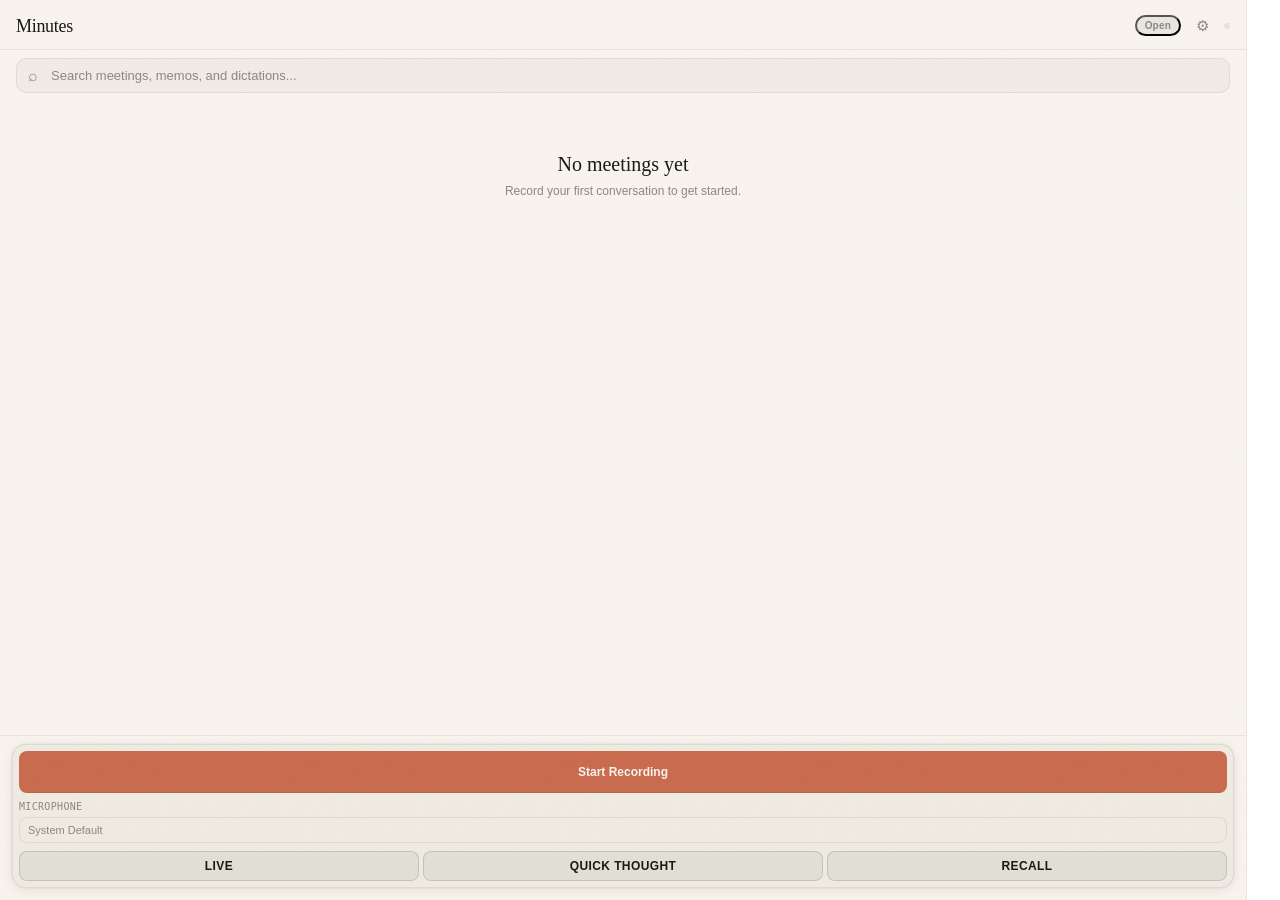
==== tauri/src/index.html @ 2ed54347 "feat(desktop): add Chinese UI language switch" ====
<!DOCTYPE html>
<html lang="en">

<head>
  <meta charset="UTF-8">
  <meta name="viewport" content="width=device-width, initial-scale=1.0">
  <title>Minutes</title>
  <style>
    @font-face {
      font-family: 'Instrument Serif';
      font-style: normal;
      font-weight: 400;
      src: url('fonts/InstrumentSerif-Regular.woff2') format('woff2');
    }

    @font-face {
      font-family: 'Instrument Serif';
      font-style: italic;
      font-weight: 400;
      src: url('fonts/InstrumentSerif-Italic.woff2') format('woff2');
    }

    @font-face {
      font-family: 'Geist';
      font-style: normal;
      font-weight: 400;
      src: url('fonts/Geist-Regular.woff2') format('woff2');
    }

    @font-face {
      font-family: 'Geist';
      font-style: normal;
      font-weight: 500;
      src: url('fonts/Geist-Medium.woff2') format('woff2');
    }

    @font-face {
      font-family: 'Geist';
      font-style: normal;
      font-weight: 600;
      src: url('fonts/Geist-SemiBold.woff2') format('woff2');
    }

    @font-face {
      font-family: 'Geist Mono';
      font-style: normal;
      font-weight: 400;
      src: url('fonts/GeistMono-Regular.woff2') format('woff2');
    }

    @font-face {
      font-family: 'Geist Mono';
      font-style: normal;
      font-weight: 500;
      src: url('fonts/GeistMono-Medium.woff2') format('woff2');
    }

    * {
      margin: 0;
      padding: 0;
      box-sizing: border-box;
    }

    :root {
      color-scheme: light dark;
      --bg: #0D0D0B;
      --bg-elevated: #141412;
      --bg-hover: #1C1C1A;
      --border: rgba(255, 255, 255, 0.06);
      --border-mid: #2A2924;
      --text: #E8E4DA;
      --text-secondary: #6B6760;
      --text-tertiary: #3D3B38;
      --accent: #30D158;
      --accent-hover: #4ADE70;
      --accent-soft: rgba(48, 209, 88, 0.10);
      --red: #FF453A;
      --red-bg: rgba(255, 69, 58, 0.12);
      --green: #30D158;
      --live: #30D158;
      --purple: #BF5AF2;
      --orange: #D4832A;
      --purple-solid-soft: rgba(155, 133, 196, 0.70);
      --purple-solid-strong: rgba(155, 133, 196, 0.85);
      --accent-tint: rgba(48, 209, 88, 0.12);
      --accent-tint-soft: rgba(48, 209, 88, 0.06);
      --accent-border: rgba(48, 209, 88, 0.15);
      --accent-border-strong: rgba(48, 209, 88, 0.40);
      --green-tint: rgba(48, 209, 88, 0.12);
      --green-tint-soft: rgba(48, 209, 88, 0.06);
      --green-border: rgba(48, 209, 88, 0.12);
      --green-border-soft: rgba(48, 209, 88, 0.08);
      --green-glow: rgba(48, 209, 88, 0.28);
      --green-glow-soft: rgba(48, 209, 88, 0.18);
      --green-solid-soft: rgba(48, 209, 88, 0.70);
      --green-solid-strong: rgba(48, 209, 88, 0.85);
      --red-tint: rgba(255, 69, 58, 0.12);
      --red-tint-soft: rgba(255, 69, 58, 0.06);
      --red-border: rgba(255, 69, 58, 0.10);
      --red-border-strong: rgba(255, 69, 58, 0.30);
      --red-border-stronger: rgba(255, 69, 58, 0.50);
      --red-tint-strong: rgba(255, 69, 58, 0.20);
      --red-tint-stronger: rgba(255, 69, 58, 0.25);
      --red-glow-soft: rgba(255, 69, 58, 0.04);
      --orange-tint: rgba(212, 160, 60, 0.12);
      --orange-tint-soft: rgba(212, 160, 60, 0.08);
      --orange-border: rgba(212, 160, 60, 0.16);
      --shadow-color: rgba(0, 0, 0, 0.34);
      --shadow-soft: rgba(0, 0, 0, 0.12);
      --shadow-strong: rgba(0, 0, 0, 0.40);
      --shadow-stronger: rgba(0, 0, 0, 0.42);
      --inset-highlight: rgba(255, 255, 255, 0.04);
      --surface-stroke-subtle: rgba(255, 255, 255, 0.04);
      --surface-fill: rgba(255, 255, 255, 0.03);
      --surface-fill-hover: rgba(255, 255, 255, 0.05);
      --surface-fill-strong: rgba(255, 255, 255, 0.08);
      --surface-fill-stronger: rgba(255, 255, 255, 0.14);
      --surface-fill-strongest: rgba(255, 255, 255, 0.25);
      --surface-fill-strongest-hover: rgba(255, 255, 255, 0.35);
      --neutral-tint: rgba(255, 255, 255, 0.06);
      --neutral-tint-soft: rgba(255, 255, 255, 0.05);
      --neutral-border: rgba(255, 255, 255, 0.08);
      --overlay-scrim: rgba(10, 10, 12, 0.68);
      --modal-scrim: rgba(8, 10, 16, 0.66);
      --focus-ring: rgba(48, 209, 88, 0.20);
      --focus-ring-soft: rgba(48, 209, 88, 0.12);
      --focus-ring-subtle: rgba(48, 209, 88, 0.08);
      --info-ring: rgba(98, 188, 233, 0.35);
      --muted-badge: rgba(142, 142, 147, 0.15);
      --success-contrast: #0D0D0B;
      --radius: 8px;
      --radius-lg: 10px;
      --font-sans: 'Geist', -apple-system, BlinkMacSystemFont, sans-serif;
      --font-display: 'Instrument Serif', ui-serif, 'Iowan Old Style', Georgia, serif;
      --font-mono: 'Geist Mono', 'SF Mono', 'Menlo', monospace;
    }

    @media (prefers-color-scheme: light) {
      :root {
        --bg: #F8F4ED;
        --bg-elevated: #EFEBE2;
        --bg-hover: #E8E2D8;
        --border: rgba(0, 0, 0, 0.07);
        --border-mid: rgba(0, 0, 0, 0.13);
        --text: #1A1916;
        --text-secondary: #8C8880;
        --text-tertiary: #BDB9B0;
        --accent: #C96B4E;
        --accent-hover: #B85A3E;
        --accent-soft: rgba(201, 107, 78, 0.10);
        --red: #C0392B;
        --red-bg: rgba(192, 57, 43, 0.12);
        --green: #2E7D46;
        --live: #2E7D46;
        --purple: #8B5CF6;
        --orange: #B8731E;
        --purple-solid-soft: rgba(139, 92, 246, 0.58);
        --purple-solid-strong: rgba(139, 92, 246, 0.72);
        --accent-tint: rgba(201, 107, 78, 0.10);
        --accent-tint-soft: rgba(201, 107, 78, 0.05);
        --accent-border: rgba(201, 107, 78, 0.15);
        --accent-border-strong: rgba(201, 107, 78, 0.28);
        --green-tint: rgba(46, 125, 70, 0.10);
        --green-tint-soft: rgba(46, 125, 70, 0.06);
        --green-border: rgba(46, 125, 70, 0.14);
        --green-border-soft: rgba(46, 125, 70, 0.10);
        --green-glow: rgba(46, 125, 70, 0.22);
        --green-glow-soft: rgba(46, 125, 70, 0.14);
        --green-solid-soft: rgba(46, 125, 70, 0.72);
        --green-solid-strong: rgba(46, 125, 70, 0.84);
        --red-tint: rgba(192, 57, 43, 0.10);
        --red-tint-soft: rgba(192, 57, 43, 0.05);
        --red-border: rgba(192, 57, 43, 0.10);
        --red-border-strong: rgba(192, 57, 43, 0.24);
        --red-border-stronger: rgba(192, 57, 43, 0.38);
        --red-tint-strong: rgba(192, 57, 43, 0.15);
        --red-tint-stronger: rgba(192, 57, 43, 0.20);
        --red-glow-soft: rgba(192, 57, 43, 0.06);
        --orange-tint: rgba(184, 115, 30, 0.10);
        --orange-tint-soft: rgba(184, 115, 30, 0.06);
        --orange-border: rgba(184, 115, 30, 0.16);
        --shadow-color: rgba(0, 0, 0, 0.12);
        --shadow-soft: rgba(0, 0, 0, 0.08);
        --shadow-strong: rgba(0, 0, 0, 0.16);
        --shadow-stronger: rgba(0, 0, 0, 0.18);
        --inset-highlight: rgba(0, 0, 0, 0.03);
        --surface-stroke-subtle: rgba(0, 0, 0, 0.06);
        --surface-fill: rgba(0, 0, 0, 0.03);
        --surface-fill-hover: rgba(0, 0, 0, 0.05);
        --surface-fill-strong: rgba(0, 0, 0, 0.08);
        --surface-fill-stronger: rgba(0, 0, 0, 0.12);
        --surface-fill-strongest: rgba(0, 0, 0, 0.18);
        --surface-fill-strongest-hover: rgba(0, 0, 0, 0.24);
        --neutral-tint: rgba(0, 0, 0, 0.06);
        --neutral-tint-soft: rgba(0, 0, 0, 0.04);
        --neutral-border: rgba(0, 0, 0, 0.10);
        --overlay-scrim: rgba(248, 244, 237, 0.78);
        --modal-scrim: rgba(248, 244, 237, 0.82);
        --focus-ring: rgba(201, 107, 78, 0.16);
        --focus-ring-soft: rgba(201, 107, 78, 0.10);
        --focus-ring-subtle: rgba(201, 107, 78, 0.07);
        --info-ring: rgba(98, 188, 233, 0.24);
        --muted-badge: rgba(140, 136, 128, 0.16);
        --success-contrast: #F8F4ED;
      }
    }

    :focus-visible {
      outline: 2px solid var(--accent);
      outline-offset: 2px;
    }

    html {
      background: transparent;
    }

    body {
      font-family: var(--font-sans);
      background: transparent;
      color: var(--text);
      height: 100vh;
      display: flex;
      flex-direction: row;
      overflow: hidden;
      -webkit-user-select: none;
      user-select: none;
    }

    /* Subtle grain overlay for depth — barely perceptible, adds warmth to flat surfaces */
    body::after {
      content: '';
      position: fixed;
      inset: 0;
      pointer-events: none;
      z-index: 9999;
      opacity: 0.020;
      background-image: url("data:image/svg+xml,%3Csvg viewBox='0 0 256 256' xmlns='http://www.w3.org/2000/svg'%3E%3Cfilter id='n'%3E%3CfeTurbulence type='fractalNoise' baseFrequency='0.8' numOctaves='4' stitchTiles='stitch'/%3E%3C/filter%3E%3Crect width='100%25' height='100%25' filter='url(%23n)'/%3E%3C/svg%3E");
      background-repeat: repeat;
      background-size: 256px;
    }

    /* ── Split layout ── */
    .app-left {
      flex: 1;
      min-width: 260px;
      display: flex;
      flex-direction: column;
      overflow: hidden;
      background: var(--bg);
      border-right: 1px solid var(--surface-stroke-subtle);
    }

    /* ── Drag handle between panes ── */
    .split-handle {
      display: none;
      width: 9px;
      cursor: col-resize;
      background: transparent;
      flex-shrink: 0;
      position: relative;
      z-index: 10;
    }

    .split-handle::after {
      content: '';
      position: absolute;
      top: 50%;
      left: 50%;
      transform: translate(-50%, -50%);
      width: 3px;
      height: 40px;
      border-radius: 2px;
      background: var(--surface-stroke-subtle);
      transition: background 150ms ease, height 150ms ease;
    }

    .split-handle:hover::after,
    .split-handle.dragging::after {
      background: var(--text-tertiary);
      height: 64px;
    }

    .split-handle.visible {
      display: block;
    }

    /* ── Recall panel (right side) ── */
    .recall-panel {
      width: 0;
      min-width: 0;
      overflow: hidden;
      display: flex;
      flex-direction: column;
      border-left: 1px solid var(--surface-stroke-subtle);
      background: var(--bg);
      opacity: 0;
      transition: opacity 100ms ease-out;
    }

    .recall-panel.expanded {
      width: var(--recall-width, 50%);
      min-width: 320px;
      opacity: 1;
      transition: opacity 100ms ease-out 150ms;
    }

    .recall-header {
      display: flex;
      align-items: center;
      justify-content: space-between;
      padding: 10px 14px;
      border-bottom: 1px solid var(--border-mid);
      background: var(--bg-elevated);
      border-top-left-radius: 18px;
      border-top-right-radius: 18px;
      flex-shrink: 0;
      -webkit-app-region: drag;
    }

    .recall-header-info {
      display: flex;
      align-items: center;
      gap: 8px;
      min-width: 0;
    }

    .recall-phase-dot {
      width: 8px;
      height: 8px;
      border-radius: 50%;
      flex-shrink: 0;
      background: var(--text-secondary);
    }

    .recall-phase-dot.prep {
      background: var(--accent);
    }

    .recall-phase-dot.listening {
      background: var(--red);
      animation: recording-glow 1.8s ease-in-out infinite;
    }

    .recall-phase-dot.debrief {
      background: var(--green);
    }

    .recall-phase-dot.weekly {
      background: var(--accent-2);
    }

    .recall-phase-label {
      font-size: 12px;
      font-weight: 600;
      color: var(--text-secondary);
      white-space: nowrap;
    }

    .recall-phase-label.prep {
      color: var(--accent);
    }

    .recall-phase-label.listening {
      color: var(--red);
    }

    .recall-phase-label.debrief {
      color: var(--green);
    }

    .recall-phase-label.weekly {
      color: var(--accent-2);
    }

    .recall-context-label {
      font-size: 12px;
      color: var(--text-tertiary);
      white-space: nowrap;
      overflow: hidden;
      text-overflow: ellipsis;
    }

    .recall-header-actions {
      display: flex;
      gap: 8px;
      -webkit-app-region: no-drag;
      flex-shrink: 0;
    }

    .recall-weekly-view {
      display: none;
      flex: 1;
      min-height: 0;
      overflow: auto;
      margin: 6px;
      border-radius: 14px;
      border: 1px solid var(--border);
      background: var(--panel);
      padding: 16px;
    }

    .recall-weekly-view.active {
      display: block;
    }

    .recall-weekly-view pre {
      margin: 0;
      white-space: pre-wrap;
      font-family: 'Geist Mono', 'SF Mono', Menlo, monospace;
      font-size: 12px;
      line-height: 1.6;
      color: var(--text-secondary);
    }

    .recall-close {
      padding: 2px 8px;
      border-radius: 6px;
      border: none;
      background: transparent;
      color: var(--text-tertiary);
      font-size: 14px;
      cursor: pointer;
      line-height: 1;
    }

    .recall-close:hover {
      color: var(--text-secondary);
      background: var(--bg-hover);
    }

    .recall-close:focus-visible {
      outline: none;
      color: var(--text-secondary);
      background: var(--bg-hover);
    }

    .recall-end-btn {
      display: none;
    }

    .recall-end-btn.active {
      display: inline-flex;
    }

    .recall-terminal {
      flex: 1;
      min-height: 0;
      overflow: hidden;
      margin: 6px 0;
      border-radius: 14px;
      border: 1px solid var(--border);
      background: var(--bg-elevated);
    }

    .recall-terminal .xterm-screen {
      padding-top: 10px;
      padding-left: 5px;
    }

    .recall-terminal.hidden {
      display: none;
    }


    .recall-terminal.dimmed {
      opacity: 0.5;
      transition: opacity 200ms ease;
    }

    /* Quick note inside recall panel during recording */
    .recall-note {
      display: none;
      padding: 8px 12px;
      border-bottom: 1px solid var(--border);
      flex-shrink: 0;
    }

    .recall-note.active {
      display: block;
    }

    .recall-note-row {
      display: flex;
      gap: 8px;
    }

    .recall-note-row input {
      flex: 1;
      padding: 6px 10px;
      border: 1px solid var(--border);
      border-radius: 6px;
      background: var(--bg-elevated);
      color: var(--text);
      font-family: inherit;
      font-size: 12px;
      outline: none;
      -webkit-user-select: text;
      user-select: text;
    }

    .recall-note-row input:focus {
      border-color: var(--accent);
      box-shadow: 0 0 0 3px var(--focus-ring-soft);
    }

    .recall-note-row input::placeholder {
      color: var(--text-tertiary);
    }

    /* Loading / error states */
    .recall-status {
      display: none;
      align-items: center;
      justify-content: center;
      flex: 1;
      flex-direction: column;
      gap: 12px;
      color: var(--text-secondary);
      font-size: 13px;
      padding: 12px 10px;
      background: var(--bg-elevated);
    }

    .recall-status.active {
      display: flex;
    }

    .recall-status .processing-spinner {
      width: 18px;
      height: 18px;
    }

    .recall-exit-banner {
      display: none;
      padding: 10px 16px;
      border-top: 1px solid var(--border);
      background: var(--bg-elevated);
      border-bottom-left-radius: 18px;
      border-bottom-right-radius: 18px;
      text-align: center;
      font-size: 12px;
      color: var(--text-secondary);
      flex-shrink: 0;
    }

    .recall-exit-banner.active {
      display: flex;
      align-items: center;
      justify-content: center;
      gap: 12px;
    }

    /* Lifecycle badges on meeting items */
    .meeting-badges {
      display: flex;
      gap: 4px;
      margin-top: 4px;
    }

    .lifecycle-badge {
      font-size: 9px;
      font-weight: 500;
      padding: 1px 6px;
      border-radius: 999px;
      letter-spacing: 0;
      text-transform: lowercase;
    }

    .lifecycle-badge.prepped {
      background: var(--accent-tint);
      color: var(--accent);
    }

    .lifecycle-badge.recorded {
      background: var(--bg-elevated);
      color: var(--text-secondary);
    }

    .lifecycle-badge.debriefed {
      background: var(--green-tint);
      color: var(--green);
    }

    /* Pulsing nudge indicator on the Recall button */
    .recall-nudge {
      display: none;
      width: 6px;
      height: 6px;
      border-radius: 50%;
      background: var(--accent);
      animation: nudge-pulse 2s ease-in-out infinite;
    }

    .recall-nudge.active {
      display: inline-block;
    }

    @keyframes nudge-pulse {

      0%,
      100% {
        opacity: 1;
      }

      50% {
        opacity: 0.4;
      }
    }

    /* ── Header ── */
    .header {
      display: flex;
      align-items: center;
      justify-content: space-between;
      padding: 14px 16px 12px;
      -webkit-app-region: drag;
      position: relative;
      z-index: 10;
      border-bottom: 1px solid var(--border);
    }

    .brand {
      display: flex;
      align-items: center;
      gap: 10px;
      min-width: 0;
    }

    .brand-copy {
      min-width: 0;
    }

    .brand-label {
      font-size: 18px;
      font-family: var(--font-display);
      font-weight: 400;
      letter-spacing: -0.3px;
      color: var(--text);
      line-height: 1;
    }

    .brand-sub {
      display: none;
    }

    .header-actions {
      display: flex;
      align-items: center;
      gap: 8px;
      -webkit-app-region: no-drag;
    }

    .header-chip {
      display: none;
      align-items: center;
      gap: 4px;
      padding: 3px 8px;
      border-radius: 999px;
      background: var(--orange-tint-soft);
      color: var(--orange);
      font-size: 10px;
      font-weight: 600;
      letter-spacing: 0.2px;
      cursor: pointer;
    }

    .header-chip.active {
      display: inline-flex;
    }

    .header-chip.readiness {
      display: none;
    }

    #btn-open-md {
      background: var(--neutral-tint);
      color: var(--text-secondary);
    }

    #btn-open-md:hover {
      background: var(--surface-fill-strong);
      color: var(--text);
    }

    .header-chip.dictation-shortcut {
      background: var(--accent-soft);
      color: var(--accent);
    }

    .status-pill {
      font-size: 0;
      font-weight: 600;
      padding: 0;
      width: 6px;
      height: 6px;
      border-radius: 50%;
      background: var(--text-tertiary);
      opacity: 0.3;
      -webkit-app-region: no-drag;
      transition: all 0.2s ease;
    }

    .status-pill.recording {
      font-size: 11px;
      padding: 3px 10px;
      width: auto;
      height: auto;
      border-radius: 12px;
      opacity: 1;
      background: var(--red-tint);
      color: var(--red);
      font-weight: 600;
      letter-spacing: 0.3px;
    }

    .status-pill.processing {
      font-size: 11px;
      padding: 3px 10px;
      width: auto;
      height: auto;
      border-radius: 12px;
      opacity: 1;
      background: var(--green-tint);
      color: var(--green);
    }

    .status-pill.live {
      font-size: 11px;
      padding: 3px 10px;
      width: auto;
      height: auto;
      border-radius: 12px;
      opacity: 1;
      background: var(--green-tint);
      color: var(--live);
    }

    /* ── Live transcript bar ── */
    .live-bar {
      display: none;
      padding: 12px 16px;
      background: var(--green-tint-soft);
      border-bottom: 1px solid var(--green-border);
    }

    .live-bar.active {
      display: block;
    }

    @media (prefers-reduced-motion: reduce) {
      .live-dot {
        animation: none;
      }
    }

    .live-bar .top-row {
      display: flex;
      align-items: center;
      justify-content: space-between;
      gap: 8px;
    }

    .live-indicator {
      display: flex;
      align-items: center;
      gap: 8px;
      font-size: 12px;
      font-weight: 600;
      color: var(--live);
      letter-spacing: 0.3px;
      text-transform: uppercase;
    }

    .live-dot {
      width: 10px;
      height: 10px;
      border-radius: 2px;
      background: var(--live);
      animation: live-pulse 2s ease-in-out infinite;
      /* Rounded square shape distinguishes from recording's circle for colorblind users */
    }

    @keyframes live-pulse {

      0%,
      100% {
        opacity: 1;
        box-shadow: 0 0 0 0 var(--green-glow);
      }

      50% {
        opacity: 0.7;
        box-shadow: 0 0 6px 2px var(--green-ring);
      }
    }

    .live-time {
      font-size: 20px;
      font-variant-numeric: tabular-nums;
      color: var(--text);
      font-family: var(--font-mono);
      font-weight: 500;
      letter-spacing: 0.5px;
    }

    .live-utterances {
      font-size: 11px;
      color: var(--text-secondary);
      margin-top: 2px;
    }

    .live-level {
      height: 3px;
      margin: 6px 0 8px;
      background: var(--neutral-tint);
      border-radius: 2px;
      overflow: hidden;
    }

    .live-level-fill {
      height: 100%;
      background: var(--live);
      opacity: 0.6;
      border-radius: 2px;
      transition: width 0.15s ease-out;
      width: 0%;
    }

    .live-actions {
      margin-top: 8px;
      display: flex;
      gap: 8px;
    }

    /* ── Recording bar ── */
    .recording-bar {
      display: none;
      padding: 16px;
      background: var(--red-tint-soft);
      border-bottom: 1px solid var(--red-border);
      animation: recording-breathe 3s ease-in-out infinite;
      box-shadow: inset 0 0 24px var(--red-glow-soft);
    }

    .recording-bar.active {
      display: block;
      animation: recording-enter 0.3s ease-out, recording-breathe 3s ease-in-out 0.3s infinite;
    }

    @keyframes recording-enter {
      from {
        opacity: 0;
        transform: translateY(-4px);
      }

      to {
        opacity: 1;
        transform: translateY(0);
      }
    }

    @keyframes recording-breathe {

      0%,
      100% {
        background: var(--red-tint-soft);
      }

      50% {
        background: var(--red-tint);
      }
    }

    .recording-bar .top-row {
      display: flex;
      align-items: center;
      justify-content: space-between;
      margin-bottom: 8px;
    }

    .recording-indicator {
      display: flex;
      align-items: center;
      gap: 8px;
      font-size: 11px;
      font-weight: 600;
      color: var(--red);
      letter-spacing: 0.3px;
      text-transform: uppercase;
    }

    .recording-dot {
      width: 8px;
      height: 8px;
      border-radius: 50%;
      background: var(--red);
      animation: recording-glow 2s ease-in-out infinite;
    }

    @keyframes blink {
      50% {
        opacity: 0;
      }
    }

    @keyframes recording-glow {

      0%,
      100% {
        opacity: 1;
      }

      50% {
        opacity: 0.35;
      }
    }

    .recording-time {
      font-size: 20px;
      font-variant-numeric: tabular-nums;
      color: var(--text);
      font-family: var(--font-mono);
      font-weight: 500;
      letter-spacing: 0.5px;
    }

    /* ── Audio visualizer ── */
    .audio-viz {
      display: flex;
      align-items: center;
      justify-content: center;
      gap: 1.5px;
      height: 36px;
      margin: 10px 0 12px;
      -webkit-mask-image: linear-gradient(to right, transparent, black 8%, black 92%, transparent);
      mask-image: linear-gradient(to right, transparent, black 8%, black 92%, transparent);
    }

    .audio-viz .bar {
      width: 2px;
      border-radius: 999px;
      background: var(--red);
      opacity: 0.72;
      min-height: 2px;
      transition: height 0.1s cubic-bezier(0.4, 0, 0.2, 1), opacity 0.18s ease;
    }

    .recording-actions {
      display: flex;
      gap: 8px;
    }

    .recording-actions .btn {
      flex: 1;
    }

    .recording-source-health {
      display: none;
      gap: 8px;
      flex-wrap: wrap;
      margin: 8px 0 12px;
    }

    .recording-source-health.active {
      display: flex;
    }

    /* ── Processing bar ── */
    .processing-bar {
      display: none;
      padding: 16px;
      background: var(--green-tint-soft);
      border-bottom: 1px solid var(--green-border-soft);
    }

    .processing-bar.active {
      display: block;
      animation: processing-enter 0.3s ease-out;
    }

    @keyframes processing-enter {
      from {
        opacity: 0;
      }

      to {
        opacity: 1;
      }
    }

    .processing-row {
      display: flex;
      align-items: center;
      gap: 10px;
    }

    .processing-spinner {
      width: 16px;
      height: 16px;
      border: 2px solid var(--green-border);
      border-top-color: var(--accent);
      border-radius: 50%;
      animation: processing-spin 0.9s linear infinite;
      flex-shrink: 0;
    }

    @keyframes processing-spin {
      to {
        transform: rotate(360deg);
      }
    }

    .processing-copy {
      min-width: 0;
      flex: 1;
    }

    .processing-summary {
      font-size: 11px;
      color: var(--text-tertiary);
      margin-top: 6px;
    }

    .processing-jobs {
      display: grid;
      gap: 8px;
      margin-top: 12px;
    }

    .processing-job {
      border-radius: var(--radius);
      padding: 10px 12px;
      background: var(--bg-elevated);
      border: 1px solid var(--green-border-soft);
    }

    .processing-job-top {
      display: flex;
      align-items: center;
      justify-content: space-between;
      gap: 10px;
    }

    .processing-job-title {
      font-size: 12px;
      font-weight: 600;
      color: var(--text);
      min-width: 0;
      overflow: hidden;
      text-overflow: ellipsis;
      white-space: nowrap;
    }

    .processing-job-state {
      font-size: 10px;
      letter-spacing: 0.08em;
      text-transform: uppercase;
      color: var(--accent);
      flex-shrink: 0;
    }

    .processing-job-detail {
      font-size: 12px;
      color: var(--text-secondary);
      margin-top: 4px;
    }

    .processing-job-meta {
      font-size: 11px;
      color: var(--text-tertiary);
      margin-top: 4px;
      font-variant-numeric: tabular-nums;
    }

    .processing-job-actions {
      display: flex;
      gap: 8px;
      margin-top: 8px;
      flex-wrap: wrap;
    }

    .processing-title {
      font-size: 13px;
      font-weight: 400;
      color: var(--accent);
      font-family: var(--font-display);
    }

    .processing-stage {
      font-size: 12px;
      color: var(--text-secondary);
      margin-top: 2px;
    }

    .processing-elapsed {
      font-size: 11px;
      color: var(--text-tertiary);
      margin-top: 1px;
      font-variant-numeric: tabular-nums;
    }

    /* ── Output notice ── */
    .output-notice {
      display: none;
      padding: 16px;
      background: var(--green-tint-soft);
      border-bottom: 1px solid var(--green-border);
    }

    .output-notice.active {
      display: block;
      animation: notice-enter 0.3s ease-out;
    }

    @keyframes notice-enter {
      from {
        opacity: 0;
        transform: translateY(-4px);
      }

      to {
        opacity: 1;
        transform: translateY(0);
      }
    }

    .output-notice.capture {
      background: var(--orange-tint-soft);
      border-bottom-color: var(--orange-border);
    }

    .output-notice-row {
      display: flex;
      align-items: flex-start;
      gap: 12px;
    }

    .output-notice-icon {
      width: 28px;
      height: 28px;
      border-radius: 999px;
      display: flex;
      align-items: center;
      justify-content: center;
      font-size: 14px;
      flex-shrink: 0;
      background: var(--green-tint);
      color: var(--green);
    }

    .output-notice.capture .output-notice-icon {
      background: var(--orange-tint);
      color: var(--orange);
    }

    .output-notice-copy {
      min-width: 0;
      flex: 1;
    }

    .output-notice-title {
      font-size: 13px;
      font-weight: 600;
      color: var(--text);
    }

    .output-notice-detail {
      font-size: 12px;
      color: var(--text-secondary);
      margin-top: 3px;
      line-height: 1.45;
    }

    .output-notice-path {
      font-size: 11px;
      color: var(--text-tertiary);
      margin-top: 6px;
      font-family: var(--font-mono);
      word-break: break-all;
    }

    .output-notice-actions {
      display: flex;
      gap: 8px;
      flex-wrap: wrap;
      margin-top: 10px;
    }

    /* ── Quick note inline ── */
    .quick-note {
      display: none;
      padding: 0 16px 12px;
    }

    .quick-note.active {
      display: block;
    }

    .quick-note-row {
      display: flex;
      gap: 8px;
    }

    .quick-note-row input {
      flex: 1;
      padding: 7px 12px;
      border: 1px solid var(--border);
      border-radius: 8px;
      background: var(--bg-elevated);
      color: var(--text);
      font-family: inherit;
      font-size: 13px;
      outline: none;
      -webkit-user-select: text;
      user-select: text;
    }

    .quick-note-row input:focus {
      border-color: var(--accent);
      box-shadow: 0 0 0 3px var(--focus-ring-soft);
    }

    .quick-note-row input::placeholder {
      color: var(--text-tertiary);
    }

    /* ── Search ── */
    .search-wrap {
      padding: 8px 16px 12px;
    }

    .search-box {
      width: 100%;
      padding: 9px 12px 9px 34px;
      border: 1px solid var(--border);
      border-radius: var(--radius-lg);
      background: var(--surface-fill);
      color: var(--text);
      font-family: inherit;
      font-size: 13px;
      outline: none;
      -webkit-user-select: text;
      user-select: text;
    }

    .search-box:focus {
      border-color: var(--accent-border-strong);
      box-shadow: 0 0 0 3px var(--focus-ring-subtle);
      background: var(--surface-fill-hover);
    }

    .search-box::placeholder {
      color: var(--text-secondary);
    }

    .search-icon {
      position: relative;
    }

    .search-icon::before {
      content: "⌕";
      position: absolute;
      left: 28px;
      top: 17px;
      font-size: 16px;
      color: var(--text-secondary);
      pointer-events: none;
      z-index: 1;
    }

    /* ── Meeting list ── */
    .meetings-scroll {
      flex: 1;
      overflow-y: auto;
      padding: 0 16px;
      mask-image: linear-gradient(transparent, black 8px, black calc(100% - 8px), transparent);
      -webkit-mask-image: linear-gradient(transparent, black 8px, black calc(100% - 8px), transparent);
    }

    .meetings-scroll::-webkit-scrollbar {
      width: 5px;
    }

    .meetings-scroll::-webkit-scrollbar-track {
      background: transparent;
    }

    .meetings-scroll::-webkit-scrollbar-thumb {
      background: var(--surface-fill-strong);
      border-radius: 999px;
    }

    .meetings-scroll::-webkit-scrollbar-thumb:hover {
      background: var(--surface-fill-stronger);
    }

    /* ── Markdown viewer (replaces meeting list) ── */
    .md-viewer {
      display: none;
      flex-direction: column;
      flex: 1;
      min-height: 0;
    }

    .md-viewer.active {
      display: flex;
    }

    .md-viewer-header {
      display: flex;
      align-items: center;
      gap: 8px;
      padding: 8px 16px;
      border-bottom: 1px solid var(--border);
      flex-shrink: 0;
    }

    .md-viewer-header-main {
      display: flex;
      align-items: center;
      gap: 8px;
      min-width: 0;
      flex: 1;
    }

    .md-viewer-toolbar {
      display: flex;
      align-items: center;
      gap: 2px;
      flex-shrink: 0;
    }

    .md-viewer-toolbar .btn,
    .md-viewer-toolbar .btn.btn-secondary,
    .md-viewer-toolbar .btn.btn-sm {
      background: transparent !important;
      border: none !important;
      box-shadow: none !important;
      color: var(--text-secondary);
      font-size: 11px;
      font-weight: 500;
      text-transform: none;
      letter-spacing: 0;
      padding: 4px 10px;
      border-radius: 6px;
    }

    .md-viewer-toolbar .btn:hover:not(:disabled) {
      background: var(--bg-hover) !important;
      color: var(--text);
    }

    .md-viewer-toolbar .btn:disabled {
      opacity: 0.3;
      cursor: default;
    }

    .md-viewer-toolbar .md-viewer-mode-btn {
      font-family: var(--font-mono);
      font-size: 10px;
      letter-spacing: 0.3px;
      text-transform: uppercase;
    }

    .md-viewer-toolbar .md-viewer-mode-btn.active {
      background: var(--surface-fill-strong) !important;
      color: var(--text);
    }

    .md-viewer-toolbar-sep {
      width: 1px;
      height: 14px;
      background: var(--border);
      margin: 0 4px;
      flex-shrink: 0;
    }

    .md-viewer-back {
      background: none;
      border: none;
      color: var(--text-secondary);
      cursor: pointer;
      font-size: 16px;
      padding: 2px 6px;
      border-radius: 4px;
      line-height: 1;
    }

    .md-viewer-back:hover {
      background: var(--bg-hover);
      color: var(--text);
    }

    .md-viewer-filename {
      font-size: 12px;
      font-family: var(--font-mono);
      color: var(--text-secondary);
      white-space: nowrap;
      overflow: hidden;
      text-overflow: ellipsis;
      min-width: 0;
    }

    .md-viewer-kind {
      display: inline-flex;
      align-items: center;
      justify-content: center;
      min-width: 32px;
      padding: 2px 6px;
      border-radius: 999px;
      border: 1px solid var(--border);
      background: var(--surface-fill);
      color: var(--text-secondary);
      font-size: 10px;
      font-family: var(--font-mono);
      letter-spacing: 0.08em;
      text-transform: uppercase;
      flex-shrink: 0;
    }

    .md-viewer-content {
      flex: 1;
      overflow-y: auto;
      padding: 16px 20px;
      -webkit-user-select: text;
      user-select: text;
    }

    .md-viewer-content::-webkit-scrollbar {
      width: 5px;
    }

    .md-viewer-content::-webkit-scrollbar-track {
      background: transparent;
    }

    .md-viewer-content::-webkit-scrollbar-thumb {
      background: var(--surface-fill-strong);
      border-radius: 999px;
    }

    .md-viewer-editor {
      display: none;
      flex: 1;
      min-height: 0;
      width: 100%;
      resize: none;
      border: none;
      outline: none;
      background: transparent;
      color: var(--text);
      padding: 16px 20px;
      box-sizing: border-box;
      font: 13px/1.6 var(--font-mono);
      white-space: pre-wrap;
      overflow-y: auto;
    }

    .md-viewer-editor.active {
      display: block;
    }

    .md-viewer-mode-btn.active {
      background: var(--surface-fill-strong);
      color: var(--text);
    }

    .md-viewer-status {
      font-size: 11px;
      color: var(--text-secondary);
      min-width: 88px;
      text-align: right;
    }

    .md-viewer-status.unsaved {
      color: var(--amber);
    }

    .md-viewer-status.saved {
      color: var(--green);
    }

    .md-viewer-status.warning {
      color: var(--red);
    }

    .md-viewer-status.external {
      color: var(--accent);
    }

    .md-viewer-status.readonly {
      color: var(--text-secondary);
    }

    .md-viewer-review {
      display: none;
      border-top: 1px solid var(--border);
      background: var(--surface-fill);
      padding: 12px 16px;
      gap: 12px;
      flex-direction: column;
    }

    .md-viewer-review.active {
      display: flex;
    }

    .md-viewer-history {
      display: none;
      gap: 10px;
      overflow-x: auto;
      padding: 10px 18px 0;
    }

    .md-viewer-history.active {
      display: flex;
    }

    .md-viewer-history-item {
      min-width: 190px;
      max-width: 240px;
      border: 1px solid var(--line);
      background: var(--panel);
      border-radius: 12px;
      padding: 10px 12px;
      display: flex;
      flex-direction: column;
      gap: 6px;
    }

    .md-viewer-history-item.active {
      border-color: var(--accent);
      box-shadow: 0 0 0 1px color-mix(in srgb, var(--accent) 28%, transparent);
    }

    .md-viewer-history-title {
      font-size: 12px;
      font-weight: 600;
      color: var(--fg);
      line-height: 1.35;
      white-space: nowrap;
      overflow: hidden;
      text-overflow: ellipsis;
    }

    .md-viewer-history-meta {
      font-size: 11px;
      color: var(--muted);
      display: flex;
      flex-wrap: wrap;
      gap: 6px;
      line-height: 1.4;
    }

    .md-viewer-history-open {
      align-self: flex-start;
      font-size: 11px;
      padding: 4px 8px;
    }

    .md-viewer-review-head {
      display: flex;
      justify-content: space-between;
      align-items: baseline;
      gap: 12px;
    }

    .md-viewer-review-title {
      font-size: 12px;
      font-weight: 600;
      color: var(--text);
      text-transform: uppercase;
      letter-spacing: 0.08em;
    }

    .md-viewer-review-meta {
      font-size: 11px;
      color: var(--text-secondary);
      text-align: right;
    }

    .md-viewer-review-grid {
      display: grid;
      grid-template-columns: 1fr 1fr;
      gap: 12px;
    }

    .md-viewer-review-col {
      min-width: 0;
      display: flex;
      flex-direction: column;
      gap: 6px;
    }

    .md-viewer-review-label {
      font-size: 11px;
      color: var(--text-secondary);
      text-transform: uppercase;
      letter-spacing: 0.08em;
    }

    .md-viewer-review-pre {
      margin: 0;
      padding: 10px 12px;
      border-radius: var(--radius);
      border: 1px solid var(--border);
      background: var(--bg);
      color: var(--text);
      font: 12px/1.5 var(--font-mono);
      white-space: pre-wrap;
      overflow: auto;
      max-height: 220px;
    }

    .json-tree {
      display: flex;
      flex-direction: column;
      gap: 4px;
      font: 12px/1.55 var(--font-mono);
      color: var(--text);
    }

    .json-node {
      display: flex;
      flex-direction: column;
      gap: 4px;
    }

    .json-node details {
      border-left: 1px solid var(--border);
      padding-left: 10px;
      margin-left: 6px;
    }

    .json-node summary {
      list-style: none;
      cursor: pointer;
      color: var(--text);
    }

    .json-node summary::-webkit-details-marker {
      display: none;
    }

    .json-key {
      color: var(--accent);
    }

    .json-string {
      color: var(--green);
    }

    .json-number {
      color: var(--amber);
    }

    .json-boolean {
      color: var(--red);
    }

    .json-null {
      color: var(--text-secondary);
      font-style: italic;
    }

    .json-inline {
      display: block;
      white-space: pre-wrap;
      font: 12px/1.6 var(--font-mono);
      color: var(--text);
      margin: 0;
    }

    .artifact-template-overlay {
      position: fixed;
      inset: 0;
      display: none;
      align-items: center;
      justify-content: center;
      background: rgba(7, 8, 10, 0.64);
      backdrop-filter: blur(12px);
      z-index: 90;
      padding: 20px;
    }

    .artifact-template-overlay.active {
      display: flex;
    }

    .artifact-template-card {
      width: min(560px, 100%);
      background: var(--bg-elevated);
      border: 1px solid var(--border);
      border-radius: calc(var(--radius-lg) + 2px);
      box-shadow: 0 24px 80px rgba(0, 0, 0, 0.35);
      padding: 18px;
      display: flex;
      flex-direction: column;
      gap: 14px;
    }

    .artifact-template-title {
      font-family: var(--font-display);
      font-size: 20px;
      color: var(--text);
    }

    .artifact-template-sub {
      font-size: 13px;
      color: var(--text-secondary);
      line-height: 1.5;
    }

    .artifact-template-list {
      display: grid;
      gap: 10px;
    }

    .artifact-template-option {
      border: 1px solid var(--border);
      border-radius: var(--radius);
      background: var(--surface-fill);
      padding: 12px 14px;
      display: flex;
      flex-direction: column;
      align-items: flex-start;
      gap: 4px;
      cursor: pointer;
      transition: border-color 140ms ease, background 140ms ease, transform 140ms ease;
    }

    .artifact-template-option:hover {
      border-color: var(--accent);
      background: var(--surface-fill-strong);
      transform: translateY(-1px);
    }

    .artifact-template-option-title {
      font-size: 13px;
      font-weight: 600;
      color: var(--text);
    }

    .artifact-template-option-body {
      font-size: 12px;
      line-height: 1.5;
      color: var(--text-secondary);
      text-align: left;
    }

    .artifact-template-actions {
      display: flex;
      justify-content: flex-end;
      gap: 8px;
    }

    /* Markdown rendered styles */
    .md-viewer-content h1,
    .md-viewer-content h2,
    .md-viewer-content h3 {
      font-family: var(--font-display);
      font-weight: 400;
      color: var(--text);
      margin: 1.2em 0 0.4em;
      line-height: 1.25;
    }

    .md-viewer-content h1 {
      font-size: 22px;
    }

    .md-viewer-content h2 {
      font-size: 18px;
    }

    .md-viewer-content h3 {
      font-size: 15px;
    }

    .md-viewer-content h1:first-child,
    .md-viewer-content h2:first-child,
    .md-viewer-content h3:first-child {
      margin-top: 0;
    }

    .md-viewer-content p {
      font-size: 13px;
      line-height: 1.6;
      color: var(--text);
      margin: 0.6em 0;
    }

    .md-viewer-content ul,
    .md-viewer-content ol {
      font-size: 13px;
      line-height: 1.6;
      color: var(--text);
      padding-left: 20px;
      margin: 0.4em 0;
    }

    .md-viewer-content li {
      margin: 0.2em 0;
    }

    .md-viewer-content code {
      font-family: var(--font-mono);
      font-size: 12px;
      background: var(--surface-fill-strong);
      padding: 1px 5px;
      border-radius: 4px;
    }

    .md-viewer-content pre {
      background: var(--surface-fill);
      border: 1px solid var(--border);
      border-radius: var(--radius);
      padding: 10px 12px;
      overflow-x: auto;
      margin: 0.6em 0;
    }

    .md-viewer-content pre code {
      background: none;
      padding: 0;
    }

    .md-viewer-content blockquote {
      border-left: 3px solid var(--accent);
      padding: 4px 12px;
      margin: 0.6em 0;
      color: var(--text-secondary);
      font-size: 13px;
    }

    .md-viewer-content hr {
      border: none;
      border-top: 1px solid var(--border);
      margin: 1em 0;
    }

    .md-viewer-content a {
      color: var(--accent);
      text-decoration: none;
    }

    .md-viewer-content strong {
      font-weight: 600;
    }

    .md-viewer-content table {
      border-collapse: collapse;
      font-size: 12px;
      margin: 0.6em 0;
      width: 100%;
    }

    .md-viewer-content th,
    .md-viewer-content td {
      border: 1px solid var(--border);
      padding: 5px 8px;
      text-align: left;
    }

    .md-viewer-content th {
      background: var(--surface-fill);
      font-weight: 600;
    }

    .date-group {
      font-size: 10px;
      font-family: var(--font-mono);
      font-weight: 500;
      text-transform: uppercase;
      letter-spacing: 0.42px;
      color: var(--text-secondary);
      padding: 24px 4px 8px;
      border-bottom: 1px solid var(--border);
      margin-bottom: 2px;
    }

    .date-group:first-child {
      padding-top: 4px;
    }

    /* ── Staggered entrance ── */
    @keyframes list-enter {
      from {
        opacity: 0;
        transform: translateY(6px);
      }

      to {
        opacity: 1;
        transform: translateY(0);
      }
    }

    .meeting-item,
    .date-group {
      animation: list-enter 0.25s ease-out both;
    }

    .meetings-scroll> :nth-child(1) {
      animation-delay: 0ms;
    }

    .meetings-scroll> :nth-child(2) {
      animation-delay: 30ms;
    }

    .meetings-scroll> :nth-child(3) {
      animation-delay: 55ms;
    }

    .meetings-scroll> :nth-child(4) {
      animation-delay: 75ms;
    }

    .meetings-scroll> :nth-child(5) {
      animation-delay: 95ms;
    }

    .meetings-scroll> :nth-child(6) {
      animation-delay: 110ms;
    }

    .meetings-scroll> :nth-child(7) {
      animation-delay: 125ms;
    }

    .meetings-scroll> :nth-child(8) {
      animation-delay: 140ms;
    }

    .meetings-scroll> :nth-child(9) {
      animation-delay: 155ms;
    }

    .meetings-scroll> :nth-child(10) {
      animation-delay: 170ms;
    }

    .meetings-scroll> :nth-child(n+11) {
      animation-delay: 185ms;
    }

    .meeting-item {
      display: flex;
      align-items: center;
      justify-content: space-between;
      gap: 6px;
      position: relative;
      padding: 12px 16px 12px 28px;
      border-radius: var(--radius);
      cursor: pointer;
      transition: background 0.15s ease, box-shadow 0.15s ease;
    }

    .meeting-item:hover {
      background: var(--bg-hover);
      box-shadow: 0 1px 4px var(--shadow-soft);
    }

    .meeting-item:active {
      background: var(--surface-fill-strong);
      box-shadow: none;
    }

    .meeting-info {
      flex: 1;
      min-width: 0;
    }

    .meeting-title {
      font-size: 15px;
      font-weight: 600;
      color: var(--text);
      white-space: nowrap;
      overflow: hidden;
      text-overflow: ellipsis;
    }

    .meeting-meta {
      font-size: 11px;
      font-family: var(--font-mono);
      color: var(--text-secondary);
      margin-top: 3px;
      letter-spacing: 0.2px;
    }

    .meeting-snippet {
      font-size: 12px;
      color: var(--text-secondary);
      margin-top: 6px;
      line-height: 1.45;
      display: -webkit-box;
      -webkit-line-clamp: 2;
      -webkit-box-orient: vertical;
      overflow: hidden;
    }

    .meeting-badge {
      position: absolute;
      left: 12px;
      top: 50%;
      transform: translateY(-50%);
      width: 5px;
      height: 5px;
      border-radius: 50%;
      padding: 0;
      font-size: 0;
      overflow: hidden;
      margin: 0;
      background: var(--surface-fill-strongest);
      transition: background 0.15s ease;
    }

    .meeting-item:hover .meeting-badge {
      background: var(--surface-fill-strongest-hover);
    }

    .meeting-badge.memo {
      background: var(--purple-solid-soft);
    }

    .meeting-item:hover .meeting-badge.memo {
      background: var(--purple-solid-strong);
    }

    .meeting-badge.dictation {
      background: var(--green-solid-soft);
    }

    .meeting-item:hover .meeting-badge.dictation {
      background: var(--green-solid-strong);
    }

    /* ── Meeting detail view ── */
    .detail-overlay {
      position: fixed;
      inset: 0;
      background: var(--overlay-scrim);
      backdrop-filter: blur(10px);
      -webkit-backdrop-filter: blur(10px);
      display: none;
      align-items: center;
      justify-content: center;
      padding: 20px;
      z-index: 120;
    }

    .detail-overlay.active {
      display: flex;
    }

    .detail-card {
      width: min(760px, 100%);
      max-height: calc(100vh - 40px);
      background: var(--bg);
      border: 1px solid var(--border);
      border-radius: 18px;
      position: relative;
      overflow: hidden;
      display: flex;
      flex-direction: column;
      box-shadow: 0 24px 60px var(--shadow-strong);
    }

    .detail-header {
      padding: 18px 20px 14px;
      border-bottom: 1px solid var(--border);
      display: flex;
      align-items: flex-start;
      justify-content: space-between;
      gap: 12px;
    }

    .detail-header-copy {
      min-width: 0;
      flex: 1;
    }

    .detail-close-x {
      position: absolute;
      top: 12px;
      right: 14px;
      width: 28px;
      height: 28px;
      border-radius: 8px;
      border: none;
      background: transparent;
      color: var(--text-tertiary);
      font-size: 16px;
      cursor: pointer;
      display: flex;
      align-items: center;
      justify-content: center;
      transition: background 0.15s ease, color 0.15s ease;
      -webkit-app-region: no-drag;
      z-index: 1;
    }

    .detail-close-x:hover {
      background: var(--bg-hover);
      color: var(--text-secondary);
    }

    .detail-close-x:focus-visible {
      outline: none;
      background: var(--bg-hover);
      color: var(--text-secondary);
      box-shadow: 0 0 0 2px var(--focus-ring);
    }

    .detail-title {
      font-size: 18px;
      font-family: var(--font-display);
      font-weight: 400;
      letter-spacing: -0.2px;
      color: var(--text);
      margin-bottom: 6px;
      white-space: nowrap;
      overflow: hidden;
      text-overflow: ellipsis;
    }

    .detail-meta {
      display: flex;
      flex-wrap: wrap;
      gap: 8px;
      font-size: 12px;
      color: var(--text-secondary);
    }

    .detail-meta-chip {
      padding: 3px 8px;
      border-radius: 999px;
      background: var(--bg-elevated);
      color: var(--text-secondary);
    }

    .detail-actions {
      display: flex;
      gap: 8px;
      flex-shrink: 0;
      padding-right: 28px;
    }

    .detail-scroll {
      overflow-y: auto;
      padding: 0 20px 20px;
    }

    .detail-bottom-cta {
      margin-top: 20px;
      padding: 14px 16px;
      border-radius: 12px;
      background: var(--green-tint-soft);
      border: 1px solid var(--green-border);
      display: flex;
      align-items: center;
      justify-content: space-between;
      gap: 12px;
    }

    .detail-bottom-cta-text {
      font-size: 13px;
      color: var(--text-secondary);
      line-height: 1.4;
    }

    .detail-bottom-cta .btn-primary {
      flex-shrink: 0;
    }

    .meeting-chat-btn {
      width: 32px;
      height: 32px;
      border-radius: 8px;
      border: none;
      background: transparent;
      color: var(--text-tertiary);
      font-size: 14px;
      cursor: pointer;
      display: flex;
      align-items: center;
      justify-content: center;
      transition: background 0.15s ease, color 0.15s ease;
      -webkit-app-region: no-drag;
      flex-shrink: 0;
      opacity: 0;
      transition: opacity 0.15s ease, background 0.15s ease, color 0.15s ease;
    }

    .meeting-item:hover .meeting-chat-btn {
      opacity: 1;
    }

    .meeting-chat-btn:hover {
      background: var(--accent-tint);
      color: var(--accent);
    }

    .detail-context {
      margin-top: 16px;
      padding: 12px 14px;
      border-radius: 12px;
      background: var(--bg-elevated);
      border: 1px solid var(--border);
    }

    .detail-context-label {
      font-size: 11px;
      font-weight: 700;
      letter-spacing: 0.5px;
      text-transform: uppercase;
      color: var(--text-tertiary);
      margin-bottom: 6px;
    }

    .detail-context-body {
      font-size: 13px;
      line-height: 1.5;
      color: var(--text-secondary);
      white-space: pre-wrap;
    }

    .detail-action-list {
      display: flex;
      flex-direction: column;
      gap: 6px;
    }

    .detail-action-item {
      display: flex;
      gap: 8px;
      font-size: 13px;
      line-height: 1.45;
      color: var(--text-secondary);
    }

    .detail-chip-row {
      display: flex;
      flex-wrap: wrap;
      gap: 8px;
      margin-top: 6px;
    }

    .detail-chip-btn {
      border: 1px solid var(--border);
      background: var(--panel);
      color: var(--text);
      border-radius: 999px;
      padding: 4px 10px;
      font-size: 12px;
      line-height: 1.3;
      cursor: pointer;
    }

    .detail-chip-btn:hover {
      border-color: var(--accent);
      color: var(--accent);
    }

    .detail-action-check {
      flex-shrink: 0;
      font-size: 14px;
    }

    .detail-action-text {
      min-width: 0;
    }

    .detail-speakers {
      margin-top: 16px;
      padding: 12px 14px;
      border-radius: 12px;
      background: var(--bg-elevated);
      border: 1px solid var(--border);
    }

    .detail-speakers-label {
      font-size: 11px;
      font-weight: 700;
      letter-spacing: 0.5px;
      text-transform: uppercase;
      color: var(--text-tertiary);
      margin-bottom: 8px;
    }

    .speaker-row {
      display: flex;
      align-items: center;
      gap: 8px;
      padding: 4px 0;
      font-size: 13px;
    }

    .speaker-label {
      color: var(--text-tertiary);
      font-family: var(--font-mono, monospace);
      font-size: 11px;
      min-width: 80px;
    }

    .speaker-name {
      color: var(--text-primary);
      font-weight: 500;
    }

    .speaker-badge {
      font-size: 10px;
      padding: 1px 6px;
      border-radius: 4px;
      font-weight: 600;
      text-transform: uppercase;
      letter-spacing: 0.3px;
    }

    .speaker-badge.high {
      background: var(--green-tint);
      color: var(--live);
    }

    .speaker-badge.medium {
      background: var(--orange-tint);
      color: var(--orange);
    }

    .speaker-badge.low {
      background: var(--muted-badge);
      color: var(--text-tertiary);
    }

    .speaker-confirm-btn {
      font-size: 11px;
      padding: 2px 8px;
      border-radius: 4px;
      border: 1px solid var(--border);
      background: transparent;
      color: var(--text-secondary);
      cursor: pointer;
      transition: all 0.15s;
    }

    .speaker-confirm-btn:hover {
      background: var(--accent);
      color: var(--bg);
      border-color: var(--accent);
    }

    .speaker-confirm-btn[disabled] {
      opacity: 0.65;
      cursor: wait;
      transform: none;
    }

    .detail-feedback {
      margin: 0 20px 14px;
      padding: 10px 12px;
      border-radius: 10px;
      font-size: 13px;
      font-weight: 500;
      border: 1px solid var(--border);
      background: var(--surface-fill);
      color: var(--text-secondary);
    }

    .detail-feedback.success {
      border-color: var(--green-border);
      background: var(--green-tint-soft);
      color: var(--green);
    }

    .detail-feedback.error {
      border-color: var(--red-border-strong);
      background: var(--red-tint-soft);
      color: var(--red);
    }

    .detail-section {
      padding-top: 18px;
      border-top: 1px solid var(--surface-stroke-subtle);
      margin-top: 18px;
    }

    .detail-section:first-child {
      border-top: none;
      margin-top: 0;
      padding-top: 18px;
    }

    .detail-section-title {
      font-size: 10px;
      font-family: var(--font-mono);
      font-weight: 600;
      letter-spacing: 0.4px;
      text-transform: uppercase;
      color: var(--accent);
      margin-bottom: 10px;
    }

    .detail-section-body {
      font-size: 13px;
      line-height: 1.55;
      color: var(--text-secondary);
      white-space: pre-wrap;
      word-break: break-word;
    }

    mark {
      background: var(--orange-border);
      color: var(--text);
      padding: 0 2px;
      border-radius: 3px;
      box-decoration-break: clone;
      -webkit-box-decoration-break: clone;
    }

    .detail-empty {
      padding: 28px 20px;
      text-align: center;
      color: var(--text-tertiary);
      font-size: 12px;
    }

    .empty-state {
      text-align: center;
      padding: 48px 20px;
      color: var(--text-tertiary);
    }

    .empty-state .title {
      font-size: 20px;
      font-family: var(--font-display);
      font-weight: 400;
      color: var(--text);
      margin-bottom: 6px;
    }

    .empty-state .sub {
      font-size: 12px;
      margin-top: 6px;
      line-height: 1.5;
      color: var(--text-secondary);
    }

    /* ── About view ── */
    .about-overlay {
      position: fixed;
      inset: 0;
      background: var(--modal-scrim);
      backdrop-filter: blur(12px);
      -webkit-backdrop-filter: blur(12px);
      display: none;
      align-items: center;
      justify-content: center;
      padding: 20px;
      z-index: 130;
    }

    .about-overlay.active {
      display: flex;
    }

    .about-card {
      width: min(520px, 100%);
      max-height: calc(100vh - 40px);
      overflow-y: auto;
      background: var(--bg-elevated);
      border: 1px solid var(--border-mid);
      border-radius: 20px;
      box-shadow: 0 24px 60px var(--shadow-stronger);
      padding: 22px 22px 20px;
      color: var(--text);
    }

    .about-top {
      display: flex;
      align-items: center;
      justify-content: space-between;
      gap: 12px;
      margin-bottom: 16px;
    }

    .about-brand {
      display: flex;
      align-items: center;
      gap: 14px;
      min-width: 0;
    }

    .about-copy h2 {
      font-size: 24px;
      font-family: var(--font-display);
      font-weight: 400;
      line-height: 1;
      letter-spacing: -0.4px;
      margin-bottom: 6px;
    }

    .about-copy p {
      font-size: 13px;
      color: var(--text-secondary);
      line-height: 1.45;
    }

    .about-meta-line {
      display: flex;
      flex-wrap: wrap;
      gap: 8px;
      margin-top: 10px;
      font-size: 11px;
      color: var(--text-tertiary);
      line-height: 1.5;
    }

    .about-meta-sep {
      opacity: 0.45;
    }

    .about-grid {
      display: grid;
      grid-template-columns: repeat(2, minmax(0, 1fr));
      gap: 10px;
      margin-bottom: 16px;
    }

    .about-item {
      padding: 12px 12px 11px;
      border-radius: 14px;
      background: var(--surface-fill);
      border: 1px solid var(--border);
    }

    .about-item-title {
      font-size: 11px;
      font-weight: 700;
      letter-spacing: 0.5px;
      text-transform: uppercase;
      color: var(--text-tertiary);
      margin-bottom: 6px;
    }

    .about-item-body {
      font-size: 13px;
      color: var(--text-secondary);
      line-height: 1.45;
    }

    .about-footer {
      padding-top: 14px;
      border-top: 1px solid var(--border);
      font-size: 12px;
      color: var(--text-tertiary);
      line-height: 1.45;
    }

    .about-controls {
      display: flex;
      align-items: center;
      justify-content: space-between;
      gap: 12px;
      margin-top: 14px;
      padding-top: 14px;
      border-top: 1px solid var(--border);
    }

    .about-controls-copy {
      font-size: 12px;
      color: var(--text-secondary);
      line-height: 1.45;
    }

    .about-controls .toggle-btn {
      width: auto;
      min-width: 56px;
      max-width: 72px;
      flex-shrink: 0;
    }

    .shortcut-select {
      width: 100%;
      margin-top: 8px;
      border-radius: 10px;
      border: 1px solid var(--border);
      background: var(--bg-elevated);
      color: var(--text);
      font: inherit;
      font-size: 12px;
      padding: 8px 10px;
    }

    .shortcut-recorder-btn {
      cursor: pointer;
      transition: border-color 0.15s, color 0.15s;
    }

    .shortcut-recorder-btn:hover {
      border-color: var(--accent);
    }

    .about-controls-group {
      flex: 1;
    }

    .about-controls-meta {
      margin-top: 8px;
      font-size: 11px;
      color: var(--text-tertiary);
      line-height: 1.45;
    }

    .about-controls-meta.error {
      color: var(--orange);
    }

    .about-link-row {
      display: flex;
      flex-wrap: wrap;
      gap: 8px;
      margin-top: 14px;
      padding-top: 14px;
      border-top: 1px solid var(--border);
    }

    .about-signoff {
      margin-top: 14px;
      padding-top: 14px;
      border-top: 1px solid var(--border);
      font-size: 12px;
      color: var(--text-secondary);
      line-height: 1.55;
    }

    /* ── Readiness view ── */
    .readiness-overlay {
      position: fixed;
      inset: 0;
      background: var(--modal-scrim);
      backdrop-filter: blur(12px);
      -webkit-backdrop-filter: blur(12px);
      display: none;
      align-items: center;
      justify-content: center;
      padding: 20px;
      z-index: 128;
    }

    .readiness-overlay.active {
      display: flex;
    }

    .readiness-card {
      width: min(720px, 100%);
      max-height: calc(100vh - 40px);
      background: var(--bg);
      border: 1px solid var(--border);
      border-radius: 18px;
      overflow: hidden;
      display: flex;
      flex-direction: column;
      box-shadow: 0 24px 60px var(--shadow-strong);
    }

    .readiness-header {
      padding: 18px 20px 14px;
      border-bottom: 1px solid var(--border);
      display: flex;
      align-items: flex-start;
      justify-content: space-between;
      gap: 12px;
    }

    .readiness-title {
      font-size: 18px;
      font-family: var(--font-display);
      font-weight: 400;
      letter-spacing: -0.2px;
      color: var(--text);
      margin-bottom: 6px;
    }

    .readiness-sub {
      font-size: 12px;
      color: var(--text-secondary);
      line-height: 1.45;
    }

    .readiness-scroll {
      overflow-y: auto;
      padding: 16px 20px 20px;
    }

    .readiness-list {
      display: grid;
      gap: 12px;
    }

    .readiness-item {
      padding: 14px;
      border-radius: 14px;
      background: var(--bg-elevated);
      border: 1px solid var(--border);
    }

    .readiness-item-top {
      display: flex;
      align-items: flex-start;
      justify-content: space-between;
      gap: 12px;
      margin-bottom: 8px;
    }

    .readiness-item-title {
      font-size: 14px;
      font-weight: 600;
      color: var(--text);
    }

    .readiness-item-detail {
      font-size: 12px;
      color: var(--text-secondary);
      line-height: 1.45;
    }

    .readiness-state {
      padding: 3px 8px;
      border-radius: 999px;
      font-size: 10px;
      font-weight: 700;
      letter-spacing: 0.4px;
      text-transform: uppercase;
      flex-shrink: 0;
      background: var(--surface-fill-strong);
      color: var(--text-secondary);
    }

    .readiness-state.ready {
      background: var(--green-tint);
      color: var(--green);
    }

    .readiness-state.attention {
      background: var(--orange-tint);
      color: var(--orange);
    }

    .readiness-state.unsupported {
      background: var(--neutral-tint);
      color: var(--text-secondary);
    }

    .readiness-optional {
      font-size: 11px;
      color: var(--text-tertiary);
      margin-top: 8px;
      letter-spacing: 0.15px;
    }

    /* ── Recovery view ── */
    .recovery-overlay {
      position: fixed;
      inset: 0;
      background: var(--modal-scrim);
      backdrop-filter: blur(12px);
      -webkit-backdrop-filter: blur(12px);
      display: none;
      align-items: center;
      justify-content: center;
      padding: 20px;
      z-index: 125;
    }

    .recovery-overlay.active {
      display: flex;
    }

    .recovery-card {
      width: min(760px, 100%);
      max-height: calc(100vh - 40px);
      background: var(--bg);
      border: 1px solid var(--border);
      border-radius: 18px;
      overflow: hidden;
      display: flex;
      flex-direction: column;
      box-shadow: 0 24px 60px var(--shadow-strong);
    }

    .recovery-header {
      padding: 18px 20px 14px;
      border-bottom: 1px solid var(--border);
      display: flex;
      align-items: flex-start;
      justify-content: space-between;
      gap: 12px;
    }

    .recovery-title {
      font-size: 18px;
      font-family: var(--font-display);
      font-weight: 400;
      letter-spacing: -0.2px;
      color: var(--text);
      margin-bottom: 6px;
    }

    .recovery-sub {
      font-size: 12px;
      color: var(--text-secondary);
      line-height: 1.45;
    }

    .recovery-scroll {
      overflow-y: auto;
      padding: 16px 20px 20px;
    }

    .recovery-empty {
      text-align: center;
      color: var(--text-tertiary);
      font-size: 12px;
      padding: 28px 8px;
    }

    .recovery-list {
      display: grid;
      gap: 12px;
    }

    .recovery-item {
      padding: 14px;
      border-radius: 14px;
      background: var(--bg-elevated);
      border: 1px solid var(--border);
    }

    .recovery-item-top {
      display: flex;
      align-items: flex-start;
      justify-content: space-between;
      gap: 12px;
      margin-bottom: 8px;
    }

    .recovery-item-title {
      font-size: 14px;
      font-weight: 600;
      color: var(--text);
    }

    .recovery-kind {
      padding: 3px 8px;
      border-radius: 999px;
      background: var(--orange-tint);
      color: var(--orange);
      font-size: 10px;
      font-weight: 700;
      letter-spacing: 0.4px;
      text-transform: uppercase;
      flex-shrink: 0;
    }

    .recovery-item-detail {
      font-size: 12px;
      color: var(--text-secondary);
      line-height: 1.45;
    }

    .recovery-item-path {
      font-size: 11px;
      color: var(--text-tertiary);
      margin-top: 8px;
      font-family: var(--font-mono);
      word-break: break-all;
    }

    .recovery-actions {
      display: flex;
      flex-wrap: wrap;
      gap: 8px;
      margin-top: 10px;
    }

    /* ── Footer ── */
    .footer {
      padding: 8px 12px 12px;
      border-top: 1px solid var(--border);
      position: relative;
    }

    .footer-actions {
      display: grid;
      gap: 8px;
      background: var(--bg-elevated);
      border: 1px solid var(--border);
      border-radius: 14px;
      padding: 6px;
      box-shadow: 0 2px 12px var(--shadow-soft), 0 0 0 1px var(--surface-fill);
    }

    .footer-action-primary {
      display: grid;
      grid-template-columns: 1fr;
    }

    .footer-action-primary,
    .footer-device-picker {
      display: grid;
      gap: 4px;
    }

    .footer-action-primary .btn-primary {
      min-height: 42px;
      font-size: 14px;
      font-weight: 600;
    }

    .footer-action-secondary {
      display: grid;
      grid-template-columns: 1fr 1fr 1fr;
      gap: 4px;
    }

    .footer-actions .btn {
      width: 100%;
      border-radius: var(--radius);
      font-size: 12px;
      white-space: nowrap;
    }

    .footer-device-picker {
      gap: 5px;
    }

    .footer-device-label {
      font-size: 10px;
      font-family: var(--font-mono);
      text-transform: uppercase;
      letter-spacing: 0.32px;
      color: var(--text-secondary);
    }

    .footer-device-picker .device-picker {
      max-width: 100%;
    }

    @media (min-width: 540px) {
      .footer-actions {
        grid-template-columns: 1fr;
      }

      .footer-action-primary {
        grid-template-columns: 1fr;
      }

      .footer-action-secondary {
        grid-template-columns: 1fr 1fr 1fr;
      }
    }

    /* ── Buttons ── */
    .btn {
      padding: 7px 14px;
      border-radius: 8px;
      border: none;
      font-family: inherit;
      font-size: 13px;
      font-weight: 500;
      cursor: pointer;
      transition:
        color 0.18s ease,
        background-color 0.18s ease,
        border-color 0.18s ease,
        box-shadow 0.18s ease,
        transform 0.15s ease;
      -webkit-app-region: no-drag;
    }

    .btn:focus-visible {
      outline: none;
      box-shadow: 0 0 0 3px var(--focus-ring);
    }

    .btn-primary {
      background: var(--accent);
      color: var(--bg);
      box-shadow: inset 0 -1px 0 var(--border);
    }

    .footer-actions .btn-primary {
      width: 100%;
    }

    .btn-primary:hover {
      background: var(--accent-hover);
      box-shadow: inset 0 -1px 0 var(--border);
    }

    .btn-primary:active {
      transform: scale(0.98);
    }

    .btn-danger {
      background: var(--red-tint);
      color: var(--red);
      border: 1px solid var(--red-border-strong);
      box-shadow: none;
      font-weight: 600;
    }

    .btn-danger:hover {
      background: var(--red-tint-strong);
      border-color: var(--red-border-stronger);
    }

    .btn-danger:active {
      transform: scale(0.98);
      background: var(--red-tint-stronger);
    }

    .btn-secondary {
      background: var(--surface-fill-hover);
      color: var(--text);
      border: 1px solid var(--border-mid);
      text-transform: uppercase;
      letter-spacing: 0.4px;
      font-weight: 600;
      font-size: 11px;
    }

    .btn-secondary:hover {
      background: var(--surface-fill-strong);
      color: var(--text);
    }

    .btn-sm {
      padding: 5px 12px;
      font-size: 12px;
    }

    .device-picker {
      background: var(--bg-elevated);
      color: var(--text-secondary);
      border: 1px solid var(--border);
      border-radius: var(--radius);
      padding: 6px 8px;
      font-size: 11px;
      font-family: inherit;
      max-width: 140px;
      cursor: pointer;
      -webkit-appearance: none;
      outline: none;
      transition:
        border-color 0.18s ease,
        box-shadow 0.18s ease,
        background-color 0.18s ease,
        color 0.18s ease;
    }

    .device-picker:hover {
      border-color: var(--text-tertiary);
    }

    .device-picker:focus,
    .device-picker:focus-visible {
      border-color: var(--accent);
      box-shadow: 0 0 0 3px var(--focus-ring);
    }

    .btn-icon {
      padding: 4px 7px;
      font-size: 15px;
      line-height: 1;
      border: none;
      background: transparent;
      color: var(--text-secondary);
      border-radius: 6px;
    }

    .btn-icon:hover {
      background: var(--bg-hover);
      color: var(--text);
    }

    .btn-icon:focus-visible {
      outline: none;
      background: var(--bg-hover);
    }

    /* ── Upcoming meeting ── */
    .upcoming {
      display: none;
      align-items: center;
      gap: 10px;
      padding: 10px 16px;
      background: var(--green-tint-soft);
      border-bottom: 1px solid var(--green-border);
    }

    .upcoming.active {
      display: flex;
    }

    .upcoming-icon {
      font-size: 16px;
      flex-shrink: 0;
    }

    .upcoming-info {
      flex: 1;
      min-width: 0;
    }

    .upcoming-title {
      font-size: 12px;
      font-weight: 500;
      color: var(--text);
      white-space: nowrap;
      overflow: hidden;
      text-overflow: ellipsis;
    }

    .upcoming-time {
      font-size: 11px;
      color: var(--accent);
      font-weight: 500;
    }

    .upcoming .btn {
      flex-shrink: 0;
    }

    .ambient-context-card {
      margin: 10px 0 14px;
      padding: 12px 14px;
      border-radius: 12px;
      background: var(--bg-elevated);
      border: 1px solid var(--border);
      display: flex;
      flex-direction: column;
      gap: 8px;
    }

    .ambient-context-title {
      font-size: 11px;
      font-weight: 700;
      letter-spacing: 0.5px;
      text-transform: uppercase;
      color: var(--text-tertiary);
    }

    .ambient-context-summary {
      font-size: 13px;
      line-height: 1.5;
      color: var(--text-secondary);
      white-space: pre-wrap;
    }

    .ambient-context-actions {
      display: flex;
      gap: 8px;
      flex-wrap: wrap;
    }

    /* ── Call detected banner ── */
    .call-detected {
      display: none;
      align-items: flex-start;
      gap: 10px;
      padding: 12px 16px;
      background: var(--green-tint-soft);
      border-bottom: 1px solid var(--green-border);
    }

    .call-detected.active {
      display: flex;
    }

    .call-detected-icon {
      font-size: 16px;
      flex-shrink: 0;
    }

    .call-detected-info {
      flex: 1;
      min-width: 0;
    }

    .call-detected-title {
      font-size: 13px;
      font-weight: 600;
      color: var(--text);
    }

    .call-detected-subtitle {
      font-size: 11px;
      color: var(--green);
      font-weight: 600;
      margin-top: 2px;
    }

    .call-detected-detail {
      font-size: 11px;
      color: var(--text-secondary);
      margin-top: 6px;
      line-height: 1.35;
    }

    .call-detected-health {
      display: flex;
      gap: 8px;
      flex-wrap: wrap;
      margin-top: 8px;
    }

    /* ── Call ended countdown banner ── */
    .call-ended {
      display: none;
      align-items: flex-start;
      gap: 10px;
      padding: 12px 16px;
      background: var(--red-bg);
      border-bottom: 1px solid var(--red-border-strong);
    }

    .call-ended.active {
      display: flex;
    }

    .call-ended-icon {
      font-size: 16px;
      flex-shrink: 0;
    }

    .call-ended-info {
      flex: 1;
      min-width: 0;
    }

    .call-ended-title {
      font-size: 13px;
      font-weight: 600;
      color: var(--text);
    }

    .call-ended-subtitle {
      font-size: 11px;
      color: var(--red);
      font-weight: 600;
      margin-top: 2px;
    }

    .call-ended-detail {
      font-size: 11px;
      color: var(--text-secondary);
      margin-top: 6px;
      line-height: 1.35;
    }

    .call-ended-actions {
      display: flex;
      gap: 6px;
      align-items: flex-start;
    }

    /* ── Update available banner ── */
    .update-banner {
      display: none;
      align-items: stretch;
      padding: 10px 16px;
      background: var(--green-tint-soft);
      border-bottom: 1px solid var(--green-border);
    }

    .update-banner.error-state {
      background: var(--red-bg);
      border-bottom-color: var(--red-border-strong);
      box-shadow: inset 0 1px 0 var(--red-border-stronger);
    }

    .update-banner.active {
      display: flex;
      animation: processing-enter 0.3s ease-out;
    }

    .update-banner-info {
      flex: 1;
      min-width: 0;
    }

    .update-banner-row {
      display: flex;
      align-items: center;
      gap: 12px;
    }

    .update-banner-phase {
      display: inline-flex;
      align-items: center;
      gap: 8px;
      min-width: 0;
    }

    .update-banner-spinner {
      width: 14px;
      height: 14px;
      border-radius: 999px;
      border: 2px solid color-mix(in srgb, var(--text-secondary) 25%, transparent);
      border-top-color: var(--text-secondary);
      animation: processing-spin 0.9s linear infinite;
      flex-shrink: 0;
      display: none;
    }

    .update-banner-spinner.active {
      display: inline-block;
    }

    .update-banner-title {
      font-size: 12px;
      font-weight: 600;
      color: var(--text);
    }

    .update-banner-sub {
      font-size: 11px;
      color: var(--text-secondary);
      margin-top: 4px;
      line-height: 1.45;
    }

    .update-banner-meta {
      font-size: 11px;
      color: var(--text-secondary);
      margin-top: 6px;
      display: none;
    }

    .update-banner-meta.active {
      display: block;
    }

    .update-banner-progress {
      display: none;
      margin-top: 8px;
      width: 100%;
      height: 6px;
      border-radius: 999px;
      background: var(--bg-elevated);
      overflow: hidden;
    }

    .update-banner-progress.active {
      display: block;
    }

    .update-banner-progress-fill {
      height: 100%;
      width: 0%;
      background: var(--text-secondary);
      transition: width 120ms linear;
    }

    .update-banner-error {
      display: none;
      margin-top: 6px;
      font-size: 11px;
      color: var(--red);
      line-height: 1.4;
      font-weight: 600;
    }

    .update-banner-error.active {
      display: block;
    }

    .update-banner-debug {
      display: none;
      gap: 6px;
      flex-wrap: wrap;
      margin-top: 8px;
    }

    .update-banner-debug.active {
      display: flex;
    }

    .update-banner.error-state .update-banner-title {
      color: var(--red);
    }

    .update-banner.error-state .update-banner-sub {
      color: var(--text);
    }

    .update-banner.error-state .update-banner-meta {
      color: var(--red);
    }

    .update-banner-actions {
      display: flex;
      gap: 6px;
      flex-shrink: 0;
    }

    .update-banner-actions .btn {
      font-size: 11px;
    }

    /* ── What's New modal ── */
    .whats-new-scrim {
      display: none;
      position: fixed;
      inset: 0;
      background: var(--modal-scrim);
      z-index: 9000;
      align-items: center;
      justify-content: center;
      animation: processing-enter 0.2s ease-out;
    }
    .whats-new-scrim.active {
      display: flex;
    }
    .whats-new-modal {
      background: var(--bg-elevated);
      border: 1px solid var(--border-mid);
      border-radius: var(--radius-lg);
      width: min(440px, calc(100vw - 32px));
      max-height: calc(100vh - 64px);
      display: flex;
      flex-direction: column;
      box-shadow: 0 24px 48px var(--shadow-strong), inset 0 1px 0 var(--inset-highlight);
    }
    .whats-new-header {
      padding: 20px 20px 0;
      flex-shrink: 0;
    }
    .whats-new-header h2 {
      font-family: var(--font-display);
      font-size: 20px;
      font-weight: 400;
      color: var(--text);
      margin: 0;
    }
    .whats-new-header .whats-new-version {
      font-family: var(--font-mono);
      font-size: 11px;
      color: var(--text-secondary);
      margin-top: 4px;
    }
    .whats-new-body {
      padding: 16px 20px;
      overflow-y: auto;
      flex: 1;
      font-family: var(--font-sans);
      font-size: 13px;
      line-height: 1.6;
      color: var(--text);
    }
    .whats-new-body h1, .whats-new-body h2, .whats-new-body h3 {
      font-family: var(--font-sans);
      font-weight: 600;
      margin: 16px 0 8px;
      font-size: 14px;
      color: var(--text);
    }
    .whats-new-body h1:first-child, .whats-new-body h2:first-child, .whats-new-body h3:first-child {
      margin-top: 0;
    }
    .whats-new-body p { margin: 0 0 12px; }
    .whats-new-body ul, .whats-new-body ol { margin: 0 0 12px; padding-left: 20px; }
    .whats-new-body li { margin-bottom: 4px; }
    .whats-new-body code {
      font-family: var(--font-mono);
      font-size: 12px;
      background: var(--surface-fill-strong);
      padding: 1px 5px;
      border-radius: 4px;
    }
    .whats-new-body pre {
      background: var(--surface-fill);
      border: 1px solid var(--border);
      border-radius: 6px;
      padding: 10px 12px;
      overflow-x: auto;
      margin: 0 0 12px;
    }
    .whats-new-body pre code {
      background: none;
      padding: 0;
    }
    .whats-new-body a {
      color: var(--accent);
      text-decoration: none;
    }
    .whats-new-body a:hover { text-decoration: underline; }
    .whats-new-footer {
      padding: 12px 20px 16px;
      display: flex;
      gap: 8px;
      justify-content: flex-end;
      flex-shrink: 0;
      border-top: 1px solid var(--border);
    }

    .call-health-chip {
      font-size: 11px;
      border-radius: 999px;
      padding: 4px 8px;
      background: var(--surface-fill-hover);
      color: var(--text-secondary);
      border: 1px solid var(--neutral-border);
    }

    .call-health-chip.live {
      color: var(--green);
      border-color: var(--green-border);
      background: var(--green-tint-soft);
    }

    .call-detected-actions {
      display: flex;
      align-items: center;
      gap: 8px;
      flex-shrink: 0;
      margin-left: 8px;
    }

    .ui-hidden {
      display: none;
    }

    .is-hidden {
      display: none;
    }

    .is-deferred {
      opacity: 0.55;
    }

    .footer-hidden {
      display: none;
    }

    .footer.capture-mode {
      padding-top: 0;
    }

    .footer.capture-mode .footer-action-primary,
    .footer.capture-mode .footer-device-picker {
      display: none;
    }

    .footer.capture-mode .footer-actions {
      grid-template-columns: 1fr;
    }

    .footer.capture-mode .footer-action-secondary {
      grid-template-columns: 1fr 1fr 1fr;
    }

    .btn {
      transition: transform 0.17s ease, background-color 0.17s ease, border-color 0.17s ease, color 0.17s ease, opacity 0.17s ease, box-shadow 0.17s ease;
    }

    .btn:disabled {
      opacity: 0.45;
      cursor: not-allowed;
      transform: none;
      box-shadow: none;
    }

    .btn-icon {
      transition: transform 0.17s ease, background-color 0.17s ease, color 0.17s ease, box-shadow 0.17s ease;
    }

    .btn-icon:focus-visible,
    .btn:focus-visible {
      outline: 0;
      box-shadow: 0 0 0 2px var(--info-ring);
    }

    .btn:hover,
    .btn-icon:hover {
      transform: translateY(-1px);
    }

    .recall-panel {
      border-radius: 16px;
      padding: 16px;
      gap: 12px;
    }

    .recall-header {
      border-radius: 12px;
    }

    .recall-terminal {
      border-radius: 14px;
      gap: 12px;
    }

    .recall-close {
      transition: transform 0.17s ease, background-color 0.17s ease, color 0.17s ease, box-shadow 0.17s ease;
    }

    .audio-viz .bar {
      opacity: 0.62;
    }

    .settings-card {
      width: min(580px, 100%);
      max-height: calc(100vh - 40px);
    }

    .settings-title {
      font-size: 20px;
      font-family: var(--font-display);
    }

    .settings-section {
      margin-bottom: 16px;
    }

    .settings-section-inline {
      display: flex;
      align-items: center;
      gap: 8px;
      margin-top: 6px;
    }

    .settings-section-inline-tight {
      margin-top: 4px;
    }

    .settings-shortcut-key {
      min-width: 140px;
      font-family: var(--font-mono);
      font-size: 12px;
    }

    .settings-hint-link {
      font-size: 11px;
      color: var(--text-tertiary);
      cursor: pointer;
    }

    .settings-field {
      margin-top: 6px;
      width: 100%;
      padding: 6px 8px;
      border-radius: 8px;
      background: var(--neutral-tint);
      border: 1px solid var(--neutral-border);
      color: var(--text);
      font-size: 13px;
      box-sizing: border-box;
    }

    .settings-secret-row {
      display: grid;
      grid-template-columns: minmax(0, 1fr) auto auto;
      gap: 8px;
      align-items: end;
      margin-top: 6px;
    }

    .settings-secret-row .settings-field {
      margin-top: 0;
    }

    .settings-meta-inline {
      margin-bottom: 6px;
      margin-top: 4px;
    }

    .settings-compact-meta {
      margin-top: -8px;
      margin-bottom: 8px;
    }

    .settings-config-path {
      font-family: var(--font-mono);
      opacity: 0.7;
    }

    .settings-storage-meta {
      font-size: 13px;
      color: var(--text-secondary);
      line-height: 1.8;
      padding: 0 4px;
    }

    .settings-control-group {
      flex: 1;
    }

    .settings-model-status {
      flex: 1;
      margin: 0;
    }

    .settings-footer {
      padding-top: 14px;
      border-top: 1px solid var(--border);
      color: var(--text-tertiary);
      line-height: 1.45;
    }

    .about-footer-small {
      font-size: 11px;
    }

    .settings-section-tight {
      margin-bottom: 8px;
    }

    .download-progress {
      display: none;
    }

    .download-progress.is-visible {
      display: block;
    }
  </style>
</head>

<body>
  <div class="app-left">
    <!-- Header -->
    <div class="header">
      <div class="brand">
        <div class="brand-copy">
          <div class="brand-label">Minutes</div>
          <div class="brand-sub" data-i18n="brand.subtitle">Conversation memory for humans and agents</div>
        </div>
      </div>
      <div class="header-actions">
        <button class="header-chip active" id="btn-open-md" title="Open file (⌘O)" data-i18n="nav.open" data-i18n-title="nav.openTitle">Open</button>
        <button class="btn btn-icon" id="btn-settings" title="Settings (⌘,)" data-i18n-title="settings.title">⚙</button>
        <button class="header-chip dictation-shortcut" id="dictation-shortcut-chip" data-i18n="nav.dictate">Dictate</button>
        <button class="header-chip readiness" id="btn-readiness" data-i18n="nav.readiness">Readiness</button>
        <button class="header-chip" id="btn-jobs"><span data-i18n="nav.jobs">Jobs</span> <span id="jobs-count">0</span></button>
        <button class="header-chip" id="btn-recovery"><span data-i18n="nav.recovery">Recovery</span> <span id="recovery-count">0</span></button>
        <span class="status-pill" id="status-pill" data-i18n="status.idle">idle</span>
      </div>
    </div>

    <!-- Recording bar (hidden when not recording) -->
    <div class="recording-bar" id="recording-bar">
      <div class="top-row">
        <div class="recording-indicator">
          <span class="recording-dot"></span>
          <span id="recording-label" data-i18n="status.recording">Recording</span>
        </div>
        <span class="recording-time" id="recording-time">0:00</span>
      </div>
      <div class="recording-source-health" id="recording-source-health">
        <span class="call-health-chip" id="recording-health-mic" data-i18n="call.micWaiting">Mic waiting</span>
        <span class="call-health-chip" id="recording-health-audio" data-i18n="call.audioWaiting">Call audio waiting</span>
      </div>
      <div class="audio-viz" id="audio-viz"></div>
      <div class="recording-actions">
        <button class="btn btn-secondary btn-sm" id="btn-note-inline" title="Add a note" data-i18n="action.addNote" data-i18n-title="action.addNote">Add Note</button>
        <button class="btn btn-danger btn-sm" id="btn-stop" data-i18n="action.stopRecording">Stop Recording</button>
      </div>
    </div>

    <!-- Live transcript bar (hidden when not in live mode) -->
    <div class="live-bar" id="live-bar" role="status" aria-live="polite">
      <div class="top-row">
        <div class="live-indicator">
          <span class="live-dot" aria-hidden="true"></span>
          <span data-i18n="status.liveTranscript">Live Transcript</span>
        </div>
        <span class="live-time" id="live-time">0:00</span>
      </div>
      <div class="live-level">
        <div class="live-level-fill" id="live-level-fill"></div>
      </div>
      <div class="live-utterances" id="live-utterances">0 utterances</div>
      <div class="live-actions">
        <button class="btn btn-secondary btn-sm" id="btn-stop-live" data-i18n="action.stopLive">Stop Live</button>
      </div>
    </div>

    <!-- Processing bar (hidden when not processing) -->
    <div class="processing-bar" id="processing-bar">
      <div class="processing-row">
        <div class="processing-spinner" aria-hidden="true"></div>
        <div class="processing-copy">
          <div class="processing-title" id="processing-title" data-i18n="status.processingRecording">Processing recording</div>
          <div class="processing-stage" id="processing-stage" data-i18n="status.preparingTranscript">Preparing transcript...</div>
          <div class="processing-elapsed" id="processing-elapsed"></div>
          <div class="processing-summary" id="processing-summary"></div>
        </div>
      </div>
      <div class="processing-jobs" id="processing-jobs"></div>
    </div>

    <!-- Output notice -->
    <div class="output-notice" id="output-notice">
      <div class="output-notice-row">
        <div class="output-notice-icon" id="output-notice-icon">✓</div>
        <div class="output-notice-copy">
          <div class="output-notice-title" id="output-notice-title" data-i18n="notice.savedMeeting">Saved meeting</div>
          <div class="output-notice-detail" id="output-notice-detail"></div>
          <div class="output-notice-path" id="output-notice-path"></div>
          <div class="output-notice-actions">
            <button class="btn btn-secondary btn-sm" id="btn-open-output" data-i18n="nav.open">Open</button>
            <button class="btn btn-secondary btn-sm" id="btn-draft-output" data-i18n="action.createDraft">Create Draft</button>
            <button class="btn btn-secondary btn-sm" id="btn-open-output-folder" data-i18n="action.showInFolder">Show in Folder</button>
            <button class="btn btn-secondary btn-sm" id="btn-dismiss-output" data-i18n="action.dismiss">Dismiss</button>
          </div>
        </div>
      </div>
    </div>

    <!-- Quick note (shown when "Add Note" clicked during recording) -->
    <div class="quick-note" id="quick-note">
      <div class="quick-note-row">
        <input type="text" id="note-inline-input" placeholder="Quick note..." data-i18n-placeholder="placeholder.quickNote" />
        <button class="btn btn-secondary btn-sm" id="btn-note-save" data-i18n="action.save">Save</button>
      </div>
    </div>

    <!-- Search -->
    <div class="search-wrap search-icon">
      <input class="search-box" type="text" placeholder="Search meetings, memos, and dictations..." id="search-input" data-i18n-placeholder="placeholder.search" />
    </div>

    <!-- Upcoming meeting suggestion -->
    <div class="upcoming" id="upcoming">
      <div class="upcoming-icon">📅</div>
      <div class="upcoming-info">
        <div class="upcoming-title" id="upcoming-title"></div>
        <div class="upcoming-time" id="upcoming-time"></div>
      </div>
      <button class="btn btn-primary btn-sm" id="btn-record-upcoming" data-i18n="action.record">Record</button>
    </div>

    <!-- Call detected banner -->
    <div class="call-detected" id="call-detected-banner">
      <div class="call-detected-icon">📞</div>
      <div class="call-detected-info">
        <div class="call-detected-title" id="call-detected-title" data-i18n="call.detected">Call detected</div>
        <div class="call-detected-subtitle" id="call-detected-subtitle" data-i18n="call.ready">Ready to record this call</div>
        <div class="call-detected-detail" id="call-detected-detail" data-i18n="call.readyDetail">Minutes will stay ready while this call is active.
        </div>
        <div class="call-detected-health">
          <span class="call-health-chip" id="call-health-mic" data-i18n="call.micWaiting">Mic waiting</span>
          <span class="call-health-chip" id="call-health-audio" data-i18n="call.audioWaiting">Call audio waiting</span>
        </div>
      </div>
      <div class="call-detected-actions">
        <button class="btn btn-primary btn-sm" id="btn-record-call" data-i18n="action.record">Record</button>
        <button class="btn btn-secondary btn-sm" id="btn-dismiss-call" data-i18n="action.dismiss">Dismiss</button>
      </div>
    </div>

    <!-- Call ended countdown banner -->
    <div class="call-ended" id="call-ended-banner" role="alert" aria-live="polite">
      <div class="call-ended-icon">⏲</div>
      <div class="call-ended-info">
        <div class="call-ended-title" id="call-ended-title" data-i18n="call.ended">Call ended</div>
        <div class="call-ended-subtitle" id="call-ended-subtitle">Stopping in 30s</div>
        <div class="call-ended-detail" id="call-ended-detail" data-i18n="call.endedDetail">Keep recording if you're wrapping up notes or takeaways. Otherwise Minutes will stop and process this session.</div>
      </div>
      <div class="call-ended-actions">
        <button class="btn btn-primary btn-sm" id="btn-call-end-stop" data-i18n="action.stopNow">Stop now</button>
        <button class="btn btn-secondary btn-sm" id="btn-call-end-keep" data-i18n="action.keepRecording">Keep recording</button>
      </div>
    </div>

    <!-- Update available banner -->
    <div class="update-banner" id="update-banner">
      <div class="update-banner-info">
        <div class="update-banner-row">
          <div class="update-banner-phase">
            <span class="update-banner-spinner" id="update-banner-spinner" aria-hidden="true"></span>
            <div class="update-banner-title" id="update-banner-title" data-i18n="update.available">Update available</div>
          </div>
          <div class="update-banner-actions">
            <button class="btn btn-primary btn-sm" id="btn-start-update" data-i18n="update.now">Update now</button>
            <button class="btn btn-primary btn-sm" id="btn-retry-update" hidden data-i18n="action.retry">Retry</button>
            <button class="btn btn-secondary btn-sm" id="btn-cancel-update" hidden data-i18n="action.cancel">Cancel</button>
            <button class="btn btn-secondary btn-sm" id="btn-dismiss-update" data-i18n="action.later">Later</button>
          </div>
        </div>
        <div class="update-banner-sub" id="update-banner-sub" data-i18n="update.readyInstall">A new version is ready to install</div>
        <div class="update-banner-meta" id="update-banner-meta"></div>
        <div class="update-banner-progress" id="update-banner-progress">
          <div class="update-banner-progress-fill" id="update-banner-progress-fill"></div>
        </div>
        <div class="update-banner-error" id="update-banner-error"></div>
        <div class="update-banner-debug" id="update-banner-debug">
          <button class="btn btn-secondary btn-sm" data-update-debug="checking">Checking</button>
          <button class="btn btn-secondary btn-sm" data-update-debug="downloading">Downloading</button>
          <button class="btn btn-secondary btn-sm" data-update-debug="verifying">Verifying</button>
          <button class="btn btn-secondary btn-sm" data-update-debug="installing">Installing</button>
          <button class="btn btn-secondary btn-sm" data-update-debug="ready">Ready</button>
          <button class="btn btn-secondary btn-sm" data-update-debug="error">Error</button>
        </div>
      </div>
    </div>

    <!-- What's New modal (shown once after an update) -->
    <div class="whats-new-scrim" id="whats-new-scrim">
      <div class="whats-new-modal">
        <div class="whats-new-header">
          <h2 data-i18n="whatsNew.title">What's New</h2>
          <div class="whats-new-version" id="whats-new-version"></div>
        </div>
        <div class="whats-new-body" id="whats-new-body"></div>
        <div class="whats-new-footer">
          <button class="btn btn-secondary btn-sm" id="btn-whats-new-release" data-i18n="whatsNew.github">View on GitHub</button>
          <button class="btn btn-primary btn-sm" id="btn-whats-new-dismiss" data-i18n="action.gotIt">Got it</button>
        </div>
      </div>
    </div>

    <!-- Markdown viewer (replaces meeting list when a file is open) -->
    <div class="md-viewer" id="md-viewer">
      <div class="md-viewer-header">
        <div class="md-viewer-header-main">
          <button class="md-viewer-back" id="md-viewer-back" title="Back to meetings" data-i18n-title="md.back">←</button>
          <span class="md-viewer-filename" id="md-viewer-filename"></span>
          <span class="md-viewer-kind" id="md-viewer-kind">MD</span>
        </div>
        <div class="md-viewer-toolbar">
          <button class="btn md-viewer-mode-btn active" id="md-viewer-preview-btn" data-i18n="md.preview">Preview</button>
          <button class="btn md-viewer-mode-btn" id="md-viewer-source-btn" data-i18n="md.source">Source</button>
          <span class="md-viewer-toolbar-sep"></span>
          <button class="btn" id="md-viewer-promote-btn" hidden data-i18n="md.editableCopy">Make Editable Copy</button>
          <button class="btn" id="md-viewer-save-btn" disabled data-i18n="action.save">Save</button>
          <button class="btn" id="md-viewer-review-btn" disabled data-i18n="md.review">Review</button>
          <button class="btn" id="md-viewer-revert-btn" disabled data-i18n="md.revert">Revert</button>
          <span class="md-viewer-status" id="md-viewer-status" data-i18n="md.viewing">Viewing</span>
        </div>
      </div>
      <div class="md-viewer-history" id="md-viewer-history"></div>
      <div class="md-viewer-review" id="md-viewer-review">
        <div class="md-viewer-review-head">
          <div class="md-viewer-review-title" data-i18n="md.lastChangeReview">Last Change Review</div>
          <div class="md-viewer-review-meta" id="md-viewer-review-meta"></div>
        </div>
        <div class="md-viewer-review-grid">
          <div class="md-viewer-review-col">
            <div class="md-viewer-review-label" data-i18n="md.before">Before</div>
            <pre class="md-viewer-review-pre" id="md-viewer-review-before"></pre>
          </div>
          <div class="md-viewer-review-col">
            <div class="md-viewer-review-label" data-i18n="md.current">Current</div>
            <pre class="md-viewer-review-pre" id="md-viewer-review-current"></pre>
          </div>
        </div>
      </div>
      <div class="md-viewer-content" id="md-viewer-content"></div>
      <textarea class="md-viewer-editor" id="md-viewer-editor" spellcheck="false"></textarea>
    </div>

    <!-- Meeting list -->
    <div class="meetings-scroll" id="meetings-scroll">
      <div class="empty-state">
        <div class="title" data-i18n="empty.noMeetings">No meetings yet</div>
        <div class="sub" data-i18n="empty.recordFirst">Record your first conversation to get started.</div>
      </div>
    </div>

    <!-- Footer -->
    <div class="footer" id="footer">
      <div class="footer-actions">
        <div class="footer-action-primary">
          <button class="btn btn-primary" id="btn-record" data-i18n="action.startRecording">Start Recording</button>
        </div>
        <div class="footer-device-picker">
          <div class="footer-device-label" data-i18n="footer.microphone">Microphone</div>
          <select id="device-picker" class="device-picker" title="Select microphone" data-i18n-title="footer.selectMicrophone">
            <option value="" data-i18n="footer.systemDefault">System Default</option>
          </select>
        </div>
        <div class="footer-action-secondary">
          <button class="btn btn-secondary" id="btn-live"
            title="Start live transcription — ask your agent in Recall for coaching"
            aria-label="Start live transcription" data-i18n="action.live" data-i18n-title="action.liveTitle" data-i18n-aria-label="action.liveAria">Live</button>
          <button class="btn btn-secondary" id="btn-quick-thought" data-i18n="action.quickThought">Quick Thought</button>
          <button class="btn btn-secondary" id="btn-update-debug-launch" hidden data-i18n="update.debug">Update Debug</button>
          <button class="btn btn-secondary" id="btn-assistant" aria-expanded="false">Recall <span class="recall-nudge"
              id="recall-nudge" aria-label="Recall has new content"></span></button>
        </div>
      </div>
    </div>
  </div><!-- end .app-left -->

  <!-- ── Draggable split handle ── -->
  <div class="split-handle" id="split-handle"></div>

  <!-- ── Recall panel (right side, embedded terminal) ── -->
  <div class="recall-panel" id="recall-panel">
    <div class="recall-header">
      <div class="recall-header-info">
        <div class="recall-phase-dot" id="recall-dot" aria-label="Phase: Recall"></div>
        <span class="recall-phase-label" id="recall-phase-label">Recall</span>
        <span class="recall-context-label" id="recall-context-label"></span>
      </div>
      <div class="recall-header-actions">
        <button class="btn btn-secondary btn-sm" id="btn-recall-weekly" data-i18n="recall.weekly">Weekly</button>
        <button class="btn btn-secondary btn-sm recall-end-btn" id="btn-recall-end" data-i18n="recall.endSession">End Session</button>
        <button class="recall-close" id="btn-recall-close" title="Close panel" data-i18n-title="action.close">&times;</button>
      </div>
    </div>
    <div class="recall-note" id="recall-note">
      <div class="recall-note-row">
        <input type="text" id="recall-note-input" placeholder="Quick note..." data-i18n-placeholder="placeholder.quickNote" />
        <button class="btn btn-secondary btn-sm" id="btn-recall-note-save" data-i18n="action.save">Save</button>
      </div>
    </div>
    <div class="recall-status" id="recall-loading">
      <div class="processing-spinner" aria-hidden="true"></div>
      <span data-i18n="recall.starting">Starting Recall...</span>
    </div>
    <div class="recall-weekly-view" id="recall-weekly-view">
      <pre id="recall-weekly-content" data-i18n="recall.loadingWeekly">Loading weekly summary…</pre>
    </div>
    <div class="recall-terminal hidden" id="recall-terminal-container"></div>
    <div class="recall-exit-banner" id="recall-exit-banner">
      <span data-i18n="recall.sessionEnded">Session ended.</span>
      <button class="btn btn-secondary btn-sm" id="btn-recall-restart" data-i18n="action.restart">Restart</button>
    </div>
  </div>

  <!-- In-app meeting detail view -->
  <div class="detail-overlay" id="detail-overlay">
    <div class="detail-card" role="dialog" aria-modal="true" aria-labelledby="detail-title">
      <button class="detail-close-x" id="btn-detail-close" aria-label="Close" data-i18n-aria-label="action.close">&times;</button>
      <div class="detail-header">
        <div class="detail-header-copy">
          <div class="detail-title" id="detail-title" data-i18n="detail.meeting">Meeting</div>
          <div class="detail-meta" id="detail-meta"></div>
        </div>
        <div class="detail-actions">
          <button class="btn btn-secondary btn-sm" id="btn-create-artifact" data-i18n="action.createDraft">Create Draft</button>
          <button class="btn btn-primary btn-sm" id="btn-discuss-ai" data-i18n="detail.discussWithAgent">Discuss with Agent</button>
          <button class="btn btn-secondary btn-sm" id="btn-open-external" data-i18n="detail.openInEditor">Open in Editor</button>
          <button class="btn btn-danger btn-sm" id="btn-delete-meeting" data-i18n="action.delete">Delete</button>
        </div>
      </div>
      <div class="detail-feedback" id="detail-feedback" hidden></div>
      <div class="detail-scroll" id="detail-scroll">
        <div class="detail-empty" data-i18n="detail.selectMeeting">Select a meeting to view transcript and notes.</div>
      </div>
    </div>
  </div>

  <div class="artifact-template-overlay" id="artifact-template-overlay">
    <div class="artifact-template-card" role="dialog" aria-modal="true" aria-labelledby="artifact-template-title">
      <div class="artifact-template-title" id="artifact-template-title" data-i18n="action.createDraft">Create Draft</div>
      <div class="artifact-template-sub" data-i18n="draft.pickArtifact">Pick the artifact you want Minutes to create from this conversation. It opens
        immediately in source mode beside Recall.</div>
      <div class="artifact-template-list">
        <button class="artifact-template-option" data-artifact-kind="debrief-memo">
          <span class="artifact-template-option-title">Debrief Memo</span>
          <span class="artifact-template-option-body">A clean internal memo with summary, decisions, action items, open
            questions, and the next move.</span>
        </button>
        <button class="artifact-template-option" data-artifact-kind="follow-up-email">
          <span class="artifact-template-option-title">Follow-up Email</span>
          <span class="artifact-template-option-body">An external-facing follow-up with key points, decisions, actions,
            and open questions already scaffolded.</span>
        </button>
        <button class="artifact-template-option" data-artifact-kind="meeting-brief">
          <span class="artifact-template-option-title">Meeting Brief</span>
          <span class="artifact-template-option-body">A prep doc for the next conversation, with context, prior
            decisions, open questions, and a suggested agenda.</span>
        </button>
        <button class="artifact-template-option" data-artifact-kind="decision-memo">
          <span class="artifact-template-option-title">Decision Memo</span>
          <span class="artifact-template-option-body">A crisp memo that locks in one decision, why it was made, the
            implications, and the actions that follow.</span>
        </button>
      </div>
      <div class="artifact-template-actions">
        <button class="btn btn-secondary btn-sm" id="artifact-template-cancel" data-i18n="action.cancel">Cancel</button>
      </div>
    </div>
  </div>

  <!-- Readiness -->
  <div class="readiness-overlay" id="readiness-overlay">
    <div class="readiness-card" role="dialog" aria-modal="true" aria-labelledby="readiness-title">
      <div class="readiness-header">
        <div>
          <div class="readiness-title" id="readiness-title" data-i18n="readiness.title">Readiness Center</div>
          <div class="readiness-sub" data-i18n="readiness.sub">This view only reports what Minutes can verify right now. Optional items stay
            optional, and unknown states are never hidden behind fake confidence.</div>
        </div>
        <button class="btn btn-secondary btn-sm" id="btn-readiness-close" data-i18n="action.close">Close</button>
      </div>
      <div class="readiness-scroll" id="readiness-scroll"></div>
    </div>
  </div>

  <!-- Recovery -->
  <div class="recovery-overlay" id="recovery-overlay">
    <div class="recovery-card" role="dialog" aria-modal="true" aria-labelledby="recovery-title">
      <div class="recovery-header">
        <div>
          <div class="recovery-title" id="recovery-title" data-i18n="recovery.title">Recovery Center</div>
          <div class="recovery-sub" id="recovery-subtitle" data-i18n="recovery.sub">Retry preserved captures and watched files that failed to
            process, or open them directly in a folder.</div>
        </div>
        <button class="btn btn-secondary btn-sm" id="btn-recovery-close" data-i18n="action.close">Close</button>
      </div>
      <div class="recovery-scroll" id="recovery-scroll">
        <div class="recovery-empty" data-i18n="recovery.empty">No recovery items right now.</div>
      </div>
    </div>
  </div>

  <!-- Jobs -->
  <div class="recovery-overlay" id="jobs-overlay">
    <div class="recovery-card" role="dialog" aria-modal="true" aria-labelledby="jobs-title">
      <div class="recovery-header">
        <div>
          <div class="recovery-title" id="jobs-title" data-i18n="jobs.title">Jobs Center</div>
          <div class="recovery-sub" id="jobs-subtitle" data-i18n="jobs.sub">Background processing jobs for recent recordings. Open
            transcripts early, retry failures, and keep moving.</div>
        </div>
        <button class="btn btn-secondary btn-sm" id="btn-jobs-close" data-i18n="action.close">Close</button>
      </div>
      <div class="recovery-scroll" id="jobs-scroll">
        <div class="recovery-empty" data-i18n="jobs.empty">No processing jobs right now.</div>
      </div>
    </div>
  </div>

  <!-- About -->
  <div class="about-overlay" id="about-overlay">
    <div class="about-card" role="dialog" aria-modal="true" aria-labelledby="about-title">
      <div class="about-top">
        <div class="about-brand">
          <div class="about-copy">
            <h2 id="about-title">Minutes</h2>
            <p data-i18n="about.summary">Conversation memory for humans and agents. Capture once, keep the transcript, decisions, and context useful everywhere.</p>
            <div class="about-meta-line">
              <span id="about-version" data-i18n="about.desktopApp">Desktop app</span>
              <span class="about-meta-sep">•</span>
              <span data-i18n="about.createdBy">Created by Mat Silverstein</span>
              <span class="about-meta-sep">•</span>
              <span data-i18n="about.openSource">Open-source conversation memory for AI assistants</span>
            </div>
          </div>
        </div>
        <button class="btn btn-secondary btn-sm" id="btn-about-close" data-i18n="action.close">Close</button>
      </div>
      <div class="about-grid">
        <div class="about-item">
          <div class="about-item-title" data-i18n="about.captureTitle">Capture</div>
          <div class="about-item-body" data-i18n="about.captureBody">Meetings, memos, and thoughts become structured markdown instead of disappearing
            into app state.</div>
        </div>
        <div class="about-item">
          <div class="about-item-title" data-i18n="about.searchTitle">Search</div>
          <div class="about-item-body" data-i18n="about.searchBody">Timeline, transcript, action items, and context stay queryable across desktop,
            CLI, and MCP surfaces.</div>
        </div>
        <div class="about-item">
          <div class="about-item-title" data-i18n="about.localTitle">Local First</div>
          <div class="about-item-body" data-i18n="about.localBody">Audio capture and storage stay on your machine unless you explicitly opt into
            external model services.</div>
        </div>
        <div class="about-item">
          <div class="about-item-title" data-i18n="about.agentTitle">Agent Native</div>
          <div class="about-item-body" data-i18n="about.agentBody">Built to work well with Claude Desktop, Claude Code, Cowork, Codex, and other
            tool-calling assistants.</div>
        </div>
      </div>
      <div class="about-footer" id="about-tray-copy">
        Minutes is open source, markdown-backed, and designed so the artifact remains valuable even outside this app.
        Power-user tray actions copy the latest summary or transcript and try to paste it into your previous app when
        macOS automation allows it.
      </div>
      <div class="about-link-row">
        <button class="btn btn-secondary btn-sm" id="btn-about-website" data-i18n="about.website">Website</button>
        <button class="btn btn-secondary btn-sm" id="btn-about-whats-new" data-i18n="whatsNew.title">What’s New</button>
        <button class="btn btn-secondary btn-sm" id="btn-about-settings" data-i18n="settings.title">Settings</button>
        <button class="btn btn-secondary btn-sm" id="btn-about-changelog" data-i18n="about.releaseNotes">Release Notes</button>
        <button class="btn btn-secondary btn-sm" id="btn-about-discussions" data-i18n="about.discussions">Discussions</button>
      </div>
      <div class="about-signoff">
        <span data-i18n="about.signoff">Built as a local-first desktop app with a tray workflow, CLI, and MCP surfaces that all point at the same markdown-backed record of your conversations.</span>
      </div>
    </div>
  </div>

  <!-- Settings -->
  <div class="about-overlay" id="settings-overlay">
    <div class="about-card settings-card" role="dialog" aria-modal="true" aria-labelledby="settings-title">
      <div class="about-top">
        <h2 id="settings-title" class="settings-title" data-i18n="settings.title">Settings</h2>
        <button class="btn btn-secondary btn-sm" id="btn-settings-close" data-i18n="action.close">Close</button>
      </div>

      <!-- Interface -->
      <div class="settings-section">
        <div class="about-item-title" data-i18n="settings.interface">INTERFACE</div>
        <div class="about-controls">
          <div class="about-controls-group">
            <div class="about-controls-copy" data-i18n="settings.appLanguage">App language</div>
            <div class="about-controls-meta" data-i18n="settings.appLanguageMeta">Changes the desktop app labels and controls. Meeting content stays in its original language.</div>
            <select id="settings-app-language" class="settings-field">
              <option value="en">English</option>
              <option value="zh-CN">中文（简体）</option>
            </select>
          </div>
        </div>
      </div>

      <!-- Identity -->
      <div class="settings-section">
        <div class="about-item-title" data-i18n="settings.identity">IDENTITY</div>
        <div class="about-controls">
          <div class="about-controls-group">
            <div class="about-controls-copy" data-i18n="settings.yourName">Your name</div>
            <div class="about-controls-meta" data-i18n="settings.yourNameMeta">Used to attribute meeting content to you ("Mat said…"). Leave blank if you'd rather stay anonymous.</div>
            <input type="text" id="settings-identity-name" class="settings-field" placeholder="e.g. Mat Silverstein" data-i18n-placeholder="settings.namePlaceholder" spellcheck="false">
          </div>
        </div>
        <div class="about-controls">
          <div class="about-controls-group">
            <div class="about-controls-copy" data-i18n="settings.emailAddresses">Your email addresses</div>
            <div class="about-controls-meta" data-i18n="settings.emailAddressesMeta">Comma-separated. Every address you send from, so calendar attendees arriving under different emails fold onto the same person.</div>
            <input type="text" id="settings-identity-emails" class="settings-field" placeholder="you@work.com, you@personal.com" spellcheck="false">
          </div>
        </div>
        <div class="about-controls">
          <div class="about-controls-group">
            <div class="about-controls-copy" data-i18n="settings.nameVariants">Name variants</div>
            <div class="about-controls-meta" data-i18n="settings.nameVariantsMeta">Comma-separated. Alternate forms — nicknames, formal spellings — so everything folds onto your canonical name.</div>
            <input type="text" id="settings-identity-aliases" class="settings-field" placeholder="e.g. Mathieu, Matt, Matthew" spellcheck="false">
          </div>
        </div>
      </div>

      <!-- General -->
      <div class="settings-section">
        <div class="about-item-title" data-i18n="settings.general">GENERAL</div>
        <div class="about-controls">
          <div class="about-controls-copy" data-i18n="settings.completionAlerts">Show completion alerts</div>
          <button class="btn btn-secondary btn-sm toggle-btn" id="settings-notifications" data-i18n="toggle.on">On</button>
        </div>
        <div class="about-controls">
          <div class="about-controls-copy" data-i18n="settings.soundCues">Play sound cues for start, stop, and complete</div>
          <button class="btn btn-secondary btn-sm toggle-btn" id="settings-cues" data-i18n="toggle.on">On</button>
        </div>
        <div class="about-controls">
          <div class="about-controls-copy" data-i18n="settings.openAtLogin">Open Minutes at login</div>
          <button class="btn btn-secondary btn-sm toggle-btn" id="settings-autostart" data-i18n="toggle.off">Off</button>
        </div>
        <!-- Quick Thought shortcut (unified recorder) -->
        <div class="about-controls">
          <div class="about-controls-group">
            <div class="about-controls-copy" data-i18n="settings.quickThoughtShortcut">Quick Thought shortcut</div>
            <div class="settings-section-inline">
              <button id="shortcut-recorder-quick_thought"
                class="btn btn-secondary btn-sm shortcut-recorder-btn settings-shortcut-key"
                data-slot="quick_thought">&#8984; Shift M</button>
              <span class="special-key-link settings-hint-link" data-slot="quick_thought">or <u>Caps Lock</u> /
                <u>fn</u></span>
            </div>
            <div class="about-controls-meta" id="shortcut-status-quick_thought" data-i18n="settings.quickThoughtShortcutMeta">Hold to record a quick thought, or tap
              to lock and tap again to stop.</div>
          </div>
          <button class="btn btn-secondary btn-sm toggle-btn" id="shortcut-toggle-quick_thought" data-i18n="toggle.off">Off</button>
        </div>
      </div>

      <!-- Dictation -->
      <div class="settings-section">
        <div class="about-item-title" data-i18n="settings.dictation">DICTATION</div>
        <!-- Dictation shortcut (unified recorder) -->
        <div class="about-controls">
          <div class="about-controls-group">
            <div class="about-controls-copy" data-i18n="settings.dictationShortcut">Dictation shortcut</div>
            <div class="settings-section-inline">
              <button id="shortcut-recorder-dictation"
                class="btn btn-secondary btn-sm shortcut-recorder-btn settings-shortcut-key"
                data-slot="dictation">&#8984; Shift Space</button>
              <span class="special-key-link settings-hint-link" data-slot="dictation">or <u>Caps Lock</u> /
                <u>fn</u></span>
            </div>
            <div class="about-controls-meta" id="shortcut-status-dictation" data-i18n="settings.dictationShortcutMeta">Hold to dictate, or tap to lock and tap
              again to stop.</div>
          </div>
          <button class="btn btn-secondary btn-sm toggle-btn" id="shortcut-toggle-dictation" data-i18n="toggle.off">Off</button>
        </div>
        <div class="about-controls">
          <div class="about-controls-group">
            <div class="about-controls-copy" data-i18n="settings.dictationModel">Dictation whisper model</div>
            <select id="settings-dictation-model" class="settings-field">
              <option value="tiny">tiny — fastest, lower quality</option>
              <option value="base">base — fast, decent quality (default)</option>
              <option value="small">small — good quality, slower</option>
            </select>
            <div class="about-controls-meta" data-i18n="settings.dictationModelMeta">Smaller models = faster dictation. "base" is recommended.</div>
          </div>
        </div>
        <div class="about-controls">
          <div class="about-controls-copy" data-i18n="settings.dailyNote">Log dictations to daily note</div>
          <button class="btn btn-secondary btn-sm toggle-btn" id="settings-dictation-daily-note" data-i18n="toggle.on">On</button>
        </div>
        <div class="about-controls">
          <div class="about-controls-group">
            <div class="about-controls-copy" data-i18n="settings.silenceTimeout">Silence timeout</div>
            <div class="about-controls-meta" data-i18n="settings.silenceTimeoutMeta">End dictation session after this much silence (after first speech).</div>
            <select id="settings-dictation-silence" class="settings-field">
              <option value="1000">1 second</option>
              <option value="2000">2 seconds (default)</option>
              <option value="3000">3 seconds</option>
              <option value="5000">5 seconds</option>
            </select>
          </div>
        </div>
      </div>

      <!-- Live Transcript -->
      <div class="settings-section">
        <div class="about-item-title" data-i18n="settings.liveTranscript">LIVE TRANSCRIPT</div>
        <div class="about-controls">
          <div class="about-controls-group">
            <div class="about-controls-copy" data-i18n="settings.backend">Backend</div>
            <select id="settings-live-backend" class="settings-field">
              <option value="inherit">Inherit main transcription engine</option>
              <option value="whisper">Whisper — built-in, broad language support</option>
              <option value="parakeet">Parakeet — lower WER, fast on Apple Silicon</option>
              <option value="apple-speech">Apple Speech — experimental standalone live transcript</option>
            </select>
            <div class="about-controls-meta" id="settings-live-backend-detail" data-i18n="settings.liveBackendMeta">Standalone live transcript currently inherits your main transcription engine.</div>
          </div>
        </div>
        <div class="about-controls">
          <div class="about-controls-group">
            <div class="about-controls-copy" data-i18n="settings.keyboardShortcut">Keyboard shortcut</div>
            <select class="shortcut-select settings-field" id="settings-live-shortcut-select">
              <option value="CmdOrCtrl+Shift+L">Cmd+Shift+L</option>
              <option value="CmdOrCtrl+Alt+L">Cmd+Option+L</option>
              <option value="CmdOrCtrl+Shift+T">Cmd+Shift+T</option>
            </select>
            <div class="about-controls-meta" data-i18n="settings.liveShortcutMeta">Toggle live transcript on/off from any app.</div>
          </div>
          <button class="btn btn-secondary btn-sm toggle-btn" id="settings-live-shortcut" data-i18n="toggle.off">Off</button>
        </div>
      </div>

      <!-- Command Palette -->
      <div class="settings-section">
        <div class="about-item-title" data-i18n="settings.commandPalette">COMMAND PALETTE</div>
        <div class="about-controls">
          <div class="about-controls-group">
            <div class="about-controls-copy" data-i18n="settings.keyboardShortcut">Keyboard shortcut</div>
            <select class="shortcut-select settings-field" id="settings-palette-shortcut-select">
              <option value="CmdOrCtrl+Shift+K">Cmd+Shift+K</option>
              <option value="CmdOrCtrl+Shift+O">Cmd+Shift+O</option>
              <option value="CmdOrCtrl+Shift+U">Cmd+Shift+U</option>
            </select>
            <div class="about-controls-meta" id="settings-palette-shortcut-status" data-i18n="settings.paletteShortcutMeta">Open the Minutes command palette from any app.</div>
          </div>
          <button class="btn btn-secondary btn-sm toggle-btn" id="settings-palette-shortcut" data-i18n="toggle.off">Off</button>
        </div>
      </div>

      <!-- Transcription -->
      <div class="settings-section">
        <div class="about-item-title" data-i18n="settings.transcription">TRANSCRIPTION</div>
        <div class="about-controls">
          <div class="about-controls-group">
            <div class="about-controls-copy" data-i18n="settings.engine">Engine</div>
            <select id="settings-transcription-engine" class="settings-field">
              <option value="whisper">Whisper — broad language support, built-in</option>
              <option value="parakeet">Parakeet — lower WER, fast on Apple Silicon</option>
            </select>
            <div class="about-controls-meta" id="settings-transcription-engine-detail" data-i18n="settings.engineMeta">Whisper and Parakeet control batch, recording, and recording-sidecar transcription. Standalone live transcript has its own backend setting above.</div>
          </div>
        </div>
        <div class="about-controls" id="settings-whisper-section">
          <div class="about-controls-group">
            <div class="about-controls-copy" data-i18n="settings.whisperModel">Whisper model</div>
            <select id="settings-whisper-model" class="settings-field">
              <option value="tiny">tiny — 75 MB, fastest, lower quality</option>
              <option value="base">base — 148 MB, fast, decent quality</option>
              <option value="small">small — 466 MB, good quality (recommended)</option>
              <option value="medium">medium — 1.5 GB, great quality</option>
              <option value="large-v3">large-v3 — 3.1 GB, best quality</option>
            </select>
            <div class="settings-section-inline settings-section-inline-tight">
              <div class="about-controls-meta settings-model-status" id="settings-model-status"></div>
              <button class="btn btn-secondary btn-sm is-hidden" id="btn-download-model" data-i18n="action.download">Download</button>
            </div>
          </div>
        </div>
        <div class="about-controls is-hidden" id="settings-parakeet-section">
          <div class="about-controls-group">
            <div class="about-controls-copy" data-i18n="settings.parakeetBackend">Parakeet backend</div>
            <select id="settings-parakeet-model" class="settings-field">
              <option value="tdt-ctc-110m">tdt-ctc-110m — 110M params, English, fastest</option>
              <option value="tdt-600m">tdt-600m — 600M params, multilingual v3, best quality</option>
            </select>
            <div class="settings-section-inline settings-section-inline-tight">
              <div class="about-controls-meta" id="settings-parakeet-status" data-i18n="settings.checkingParakeet">Checking Parakeet backend…</div>
              <button class="btn btn-secondary btn-sm" id="btn-open-parakeet-guide" data-i18n="settings.openSetupGuide">Open Setup Guide</button>
            </div>
            <div class="about-controls-meta" id="settings-parakeet-detail" data-i18n="settings.parakeetDetail">Runs locally with a Parakeet backend binary plus model assets. See <code>minutes setup --parakeet</code>.</div>
          </div>
        </div>
        <div class="about-controls">
          <div class="about-controls-group">
            <div class="about-controls-copy" data-i18n="settings.transcriptionLanguage">Transcription language</div>
            <div class="about-controls-meta" data-i18n="settings.transcriptionLanguageMeta">Leave this on Auto-detect for mixed or unknown audio. Pick a language only
              when Whisper is consistently guessing wrong.</div>
            <select id="settings-whisper-language" class="settings-field">
              <option value="">Auto-detect</option>
              <option value="zh">Chinese (Mandarin / 中文)</option>
              <option value="yue">Cantonese (粤语)</option>
              <option value="af">Afrikaans</option>
              <option value="am">Amharic</option>
              <option value="ar">Arabic</option>
              <option value="as">Assamese</option>
              <option value="az">Azerbaijani</option>
              <option value="ba">Bashkir</option>
              <option value="be">Belarusian</option>
              <option value="bg">Bulgarian</option>
              <option value="bn">Bengali</option>
              <option value="bo">Tibetan</option>
              <option value="br">Breton</option>
              <option value="bs">Bosnian</option>
              <option value="ca">Catalan</option>
              <option value="cs">Czech</option>
              <option value="cy">Welsh</option>
              <option value="da">Danish</option>
              <option value="de">German</option>
              <option value="el">Greek</option>
              <option value="en">English</option>
              <option value="es">Spanish</option>
              <option value="et">Estonian</option>
              <option value="eu">Basque</option>
              <option value="fa">Persian</option>
              <option value="fi">Finnish</option>
              <option value="fo">Faroese</option>
              <option value="fr">French</option>
              <option value="gl">Galician</option>
              <option value="gu">Gujarati</option>
              <option value="ha">Hausa</option>
              <option value="haw">Hawaiian</option>
              <option value="he">Hebrew</option>
              <option value="hi">Hindi</option>
              <option value="hr">Croatian</option>
              <option value="ht">Haitian Creole</option>
              <option value="hu">Hungarian</option>
              <option value="hy">Armenian</option>
              <option value="id">Indonesian</option>
              <option value="is">Icelandic</option>
              <option value="it">Italian</option>
              <option value="ja">Japanese</option>
              <option value="jw">Javanese</option>
              <option value="ka">Georgian</option>
              <option value="kk">Kazakh</option>
              <option value="km">Khmer</option>
              <option value="kn">Kannada</option>
              <option value="ko">Korean</option>
              <option value="la">Latin</option>
              <option value="lb">Luxembourgish</option>
              <option value="ln">Lingala</option>
              <option value="lo">Lao</option>
              <option value="lt">Lithuanian</option>
              <option value="lv">Latvian</option>
              <option value="mg">Malagasy</option>
              <option value="mi">Maori</option>
              <option value="mk">Macedonian</option>
              <option value="ml">Malayalam</option>
              <option value="mn">Mongolian</option>
              <option value="mr">Marathi</option>
              <option value="ms">Malay</option>
              <option value="mt">Maltese</option>
              <option value="my">Myanmar</option>
              <option value="ne">Nepali</option>
              <option value="nl">Dutch</option>
              <option value="nn">Norwegian Nynorsk</option>
              <option value="no">Norwegian</option>
              <option value="oc">Occitan</option>
              <option value="pa">Punjabi</option>
              <option value="pl">Polish</option>
              <option value="ps">Pashto</option>
              <option value="pt">Portuguese</option>
              <option value="ro">Romanian</option>
              <option value="ru">Russian</option>
              <option value="sa">Sanskrit</option>
              <option value="sd">Sindhi</option>
              <option value="si">Sinhala</option>
              <option value="sk">Slovak</option>
              <option value="sl">Slovenian</option>
              <option value="sn">Shona</option>
              <option value="so">Somali</option>
              <option value="sq">Albanian</option>
              <option value="sr">Serbian</option>
              <option value="su">Sundanese</option>
              <option value="sv">Swedish</option>
              <option value="sw">Swahili</option>
              <option value="ta">Tamil</option>
              <option value="te">Telugu</option>
              <option value="tg">Tajik</option>
              <option value="th">Thai</option>
              <option value="tk">Turkmen</option>
              <option value="tl">Tagalog</option>
              <option value="tr">Turkish</option>
              <option value="tt">Tatar</option>
              <option value="uk">Ukrainian</option>
              <option value="ur">Urdu</option>
              <option value="uz">Uzbek</option>
              <option value="vi">Vietnamese</option>
              <option value="yi">Yiddish</option>
              <option value="yo">Yoruba</option>
            </select>
          </div>
        </div>
        <div class="about-controls">
          <div class="about-controls-copy">Speaker diarization (identify who said what)</div>
          <button class="btn btn-secondary btn-sm toggle-btn" id="settings-diarization">Off</button>
        </div>
      </div>

      <!-- Summarization -->
      <div class="settings-section">
        <div class="about-item-title">AUTO-SUMMARIZATION</div>
        <div class="about-controls">
          <div class="about-controls-group">
            <div class="about-controls-copy">Automatic pipeline summarization</div>
            <div class="about-controls-meta settings-meta-inline">By default, Claude summarizes your meetings
              conversationally via MCP — no configuration needed. Turn this on only if you want summaries generated
              automatically in the recording pipeline.</div>
            <select id="settings-summarization-engine" class="settings-field">
              <option value="none">Off — Claude summarizes when you ask (recommended)</option>
              <option value="auto">Auto-detect an agent CLI — advanced</option>
              <option value="agent">Agent CLI — uses your Claude Code, Codex, OpenCode, or Pi subscription</option>
              <option value="ollama">Ollama — local, free, runs on your machine</option>
              <option value="openai-compatible">OpenAI-compatible API — gateways and local servers</option>
              <option value="claude">Claude API — direct API key (legacy)</option>
              <option value="openai">OpenAI API — direct API key (legacy)</option>
            </select>
            <div class="about-controls-meta" id="settings-summarization-status"></div>
          </div>
        </div>
        <div class="about-controls is-hidden" id="settings-agent-command-row">
          <div class="about-controls-group">
            <div class="about-controls-copy">Agent command</div>
            <select id="settings-agent-command" class="settings-field">
            </select>
            <div class="about-controls-meta" id="settings-agent-command-status"></div>
          </div>
        </div>
        <div class="about-controls is-hidden" id="settings-ollama-url-row">
          <div class="about-controls-group">
            <div class="about-controls-copy">Ollama URL</div>
            <div class="about-controls-meta">Base URL for your local Ollama server.</div>
            <input type="text" id="settings-ollama-url" class="settings-field" placeholder="http://localhost:11434" spellcheck="false">
            <div class="about-controls-meta" id="settings-ollama-url-status"></div>
          </div>
        </div>
        <div class="about-controls is-hidden" id="settings-ollama-model-row">
          <div class="about-controls-group">
            <div class="about-controls-copy">Ollama model</div>
            <div class="about-controls-meta">Name of a model you've pulled in Ollama (e.g. llama3.2, qwen2.5, gemma3).</div>
            <input type="text" id="settings-ollama-model" class="settings-field" placeholder="llama3.2" spellcheck="false">
          </div>
        </div>
        <div class="about-controls is-hidden" id="settings-openai-compatible-preset-row">
          <div class="about-controls-group">
            <div class="about-controls-copy">Connection type</div>
            <div class="about-controls-meta">Pick the closest match. Minutes will fill the technical fields below.</div>
            <select id="settings-openai-compatible-preset" class="settings-field">
              <option value="local">Local server — Ollama, LM Studio, llama.cpp</option>
              <option value="openrouter">OpenRouter</option>
              <option value="vercel">Vercel AI Gateway</option>
              <option value="cloudflare">Cloudflare AI Gateway</option>
              <option value="custom">Custom OpenAI-compatible URL</option>
            </select>
          </div>
        </div>
        <div class="about-controls is-hidden" id="settings-openai-compatible-base-url-row">
          <div class="about-controls-group">
            <div class="about-controls-copy">Connection URL</div>
            <div class="about-controls-meta">Paste the base URL ending in /v1, /openai, or /compat. Minutes adds /chat/completions automatically.</div>
            <input type="text" id="settings-openai-compatible-base-url" class="settings-field" placeholder="http://localhost:11434/v1" spellcheck="false">
            <div class="about-controls-meta" id="settings-openai-compatible-status"></div>
          </div>
        </div>
        <div class="about-controls is-hidden" id="settings-openai-compatible-model-row">
          <div class="about-controls-group">
            <div class="about-controls-copy">Model</div>
            <div class="about-controls-meta">Use the model name your server or gateway expects.</div>
            <input type="text" id="settings-openai-compatible-model" class="settings-field" placeholder="llama3.2" spellcheck="false">
          </div>
        </div>
        <div class="about-controls is-hidden" id="settings-openai-compatible-secret-row">
          <div class="about-controls-group">
            <div class="about-controls-copy">API key</div>
            <div class="about-controls-meta" id="settings-openai-compatible-key-status">Paste a key once. Minutes stores it securely.</div>
            <div class="settings-secret-row">
              <input type="password" id="settings-openai-compatible-api-key" class="settings-field" placeholder="Paste API key" autocomplete="off" spellcheck="false">
              <button class="btn btn-secondary btn-sm" id="settings-openai-compatible-save-key" type="button">Save</button>
              <button class="btn btn-secondary btn-sm" id="settings-openai-compatible-clear-key" type="button">Forget</button>
            </div>
          </div>
        </div>
        <div class="about-controls is-hidden" id="settings-openai-compatible-api-key-row">
          <div class="about-controls-group">
            <div class="about-controls-copy">Advanced: env var fallback</div>
            <div class="about-controls-meta">Optional. Use this only if you prefer launching Minutes with a shell-managed secret.</div>
            <input type="text" id="settings-openai-compatible-api-key-env" class="settings-field" placeholder="MINUTES_OPENAI_COMPATIBLE_API_KEY" spellcheck="false">
          </div>
        </div>
      </div>

      <!-- Pipeline Hooks -->
      <div class="settings-section">
        <div class="about-item-title">PIPELINE HOOKS</div>
        <div class="about-controls">
          <div class="about-controls-group">
            <div class="about-controls-copy">Post-record command</div>
            <div class="about-controls-meta">Shell command run after each recording is processed. The transcript file path is appended as the final argument. Leave blank to disable.</div>
            <input type="text" id="settings-hooks-post-record" class="settings-field" placeholder="/path/to/script.sh" spellcheck="false">
            <div class="about-controls-meta" id="settings-hooks-post-record-status"></div>
          </div>
        </div>
      </div>

      <!-- Call Detection -->
      <div class="settings-section">
        <div class="about-item-title">CALL DETECTION</div>
        <div class="about-controls">
          <div class="about-controls-copy">Detect calls automatically</div>
          <button class="btn btn-secondary btn-sm toggle-btn" id="settings-call-detection">On</button>
        </div>
        <div class="about-controls">
          <div class="about-controls-group">
            <div class="about-controls-copy">Polling interval</div>
            <div class="about-controls-meta">How often to check for active calls (seconds).</div>
            <input type="number" id="settings-call-detection-polling-interval" min="1" class="settings-field">
          </div>
        </div>
        <div class="about-controls">
          <div class="about-controls-group">
            <div class="about-controls-copy">Cooldown</div>
            <div class="about-controls-meta">Minutes to wait before re-triggering call detection.</div>
            <input type="number" id="settings-call-detection-cooldown" min="0" class="settings-field">
          </div>
        </div>
        <div class="about-controls">
          <div class="about-controls-group">
            <div class="about-controls-copy">Google Meet detection (experimental)</div>
            <div class="about-controls-meta">Opt-in browser integration for Meet in Chrome/Safari. Uses stronger
              meeting-URL matching, may require macOS browser automation permission, and backs off after failures
              instead of probing every second.</div>
          </div>
          <button class="btn btn-secondary btn-sm toggle-btn" id="settings-call-detection-google-meet">Off</button>
        </div>
        <div class="about-controls">
          <div class="about-controls-group">
            <div class="about-controls-copy">Microsoft Teams (web) detection (experimental)</div>
            <div class="about-controls-meta">Opt-in browser integration for Teams meetings in Arc, Chrome, and Safari.
              Matches Teams meeting URLs only (chat/calendar pages are ignored). Requires macOS browser automation
              permission on first use, and backs off after failures instead of probing every second.</div>
          </div>
          <button class="btn btn-secondary btn-sm toggle-btn" id="settings-call-detection-teams-web">Off</button>
        </div>
        <div class="about-controls">
          <div class="about-controls-group">
            <div class="about-controls-copy">Stop when call ends</div>
            <div class="about-controls-meta">When the detected call app exits mid-recording, show a countdown prompt
              with Stop now and Keep recording. Only applies to recordings started from the call-detection banner.</div>
          </div>
          <button class="btn btn-secondary btn-sm toggle-btn" id="settings-call-detection-stop-when-call-ends">Off</button>
        </div>
        <div class="about-controls">
          <div class="about-controls-group">
            <div class="about-controls-copy">Auto-stop countdown</div>
            <div class="about-controls-meta">Seconds to wait before stopping when the call ends.</div>
            <input type="number" id="settings-call-detection-countdown-secs" min="1" class="settings-field">
          </div>
        </div>
      </div>

      <!-- Privacy -->
      <div class="settings-section">
        <div class="about-item-title">PRIVACY</div>
        <div class="about-controls">
          <div class="about-controls-copy">Hide windows from screen sharing</div>
          <button class="btn btn-secondary btn-sm toggle-btn" id="settings-screen-share">On</button>
        </div>
        <div class="about-controls">
          <div class="about-controls-group">
            <div class="about-controls-copy">Meeting-adjacent desktop context</div>
            <div class="about-controls-meta" id="settings-desktop-context-status">
              Off. App/window context stays disabled until you turn it on.
            </div>
          </div>
          <button class="btn btn-secondary btn-sm toggle-btn" id="settings-desktop-context">Off</button>
        </div>
        <div class="about-controls">
          <div class="about-controls-group">
            <div class="about-controls-copy">Focused window titles</div>
            <div class="about-controls-meta">Uses the best available platform APIs for focused-window titles. On macOS, missing Accessibility permission limits title capture.</div>
          </div>
          <button class="btn btn-secondary btn-sm toggle-btn" id="settings-desktop-window-titles">Off</button>
        </div>
        <div class="about-controls">
          <div class="about-controls-group">
            <div class="about-controls-copy">Browser title context</div>
            <div class="about-controls-meta">Opt-in browser tab and window titles only. URLs and domains are not collected in v1.</div>
          </div>
          <button class="btn btn-secondary btn-sm toggle-btn" id="settings-desktop-browser-context">Off</button>
        </div>
        <div class="about-controls">
          <div class="about-controls-group">
            <div class="about-controls-copy">Allowed apps</div>
            <div class="about-controls-meta">Optional comma-separated allowlist. Leave empty to allow all apps except denied ones.</div>
            <input type="text" id="settings-desktop-allowed-apps" placeholder="e.g. zoom.us, Arc, Safari" class="settings-field">
          </div>
        </div>
        <div class="about-controls">
          <div class="about-controls-group">
            <div class="about-controls-copy">Denied apps</div>
            <div class="about-controls-meta">Comma-separated app or bundle-id fragments to suppress from desktop context capture.</div>
            <input type="text" id="settings-desktop-denied-apps" placeholder="e.g. 1password, Messages" class="settings-field">
          </div>
        </div>
        <div class="about-controls">
          <div class="about-controls-group">
            <div class="about-controls-copy">Capture screen context during recordings</div>
            <div class="about-controls-meta">Screenshots sent to vision LLM for context. Requires Screen Recording
              permission.</div>
          </div>
          <button class="btn btn-secondary btn-sm toggle-btn" id="settings-screen-context">Off</button>
        </div>
        <div class="about-controls is-hidden" id="settings-screen-interval-row">
          <div class="about-controls-group">
            <div class="about-controls-copy">Screenshot interval</div>
            <select id="settings-screen-interval" class="settings-field">
              <option value="15">Every 15 seconds</option>
              <option value="30">Every 30 seconds</option>
              <option value="60">Every 60 seconds</option>
            </select>
          </div>
        </div>
      </div>

      <!-- Vault Sync -->
      <div class="settings-section">
        <div class="about-item-title">VAULT SYNC</div>
        <div class="about-controls">
          <div class="about-controls-group settings-control-group">
            <div class="about-controls-copy">Connect an Obsidian or Logseq vault</div>
            <div class="about-controls-meta" id="vault-status-detail">Checking...</div>
          </div>
          <button class="btn btn-primary btn-sm" id="btn-vault-setup">Set Up Vault</button>
        </div>
        <div class="about-controls is-hidden" id="vault-unlink-row">
          <div class="about-controls-copy settings-config-path" id="vault-active-path"></div>
          <button class="btn btn-secondary btn-sm" id="btn-vault-unlink">Unlink</button>
        </div>
      </div>

      <!-- Recall Agent -->
      <div class="settings-section">
        <div class="about-item-title">RECALL AGENT</div>
        <div class="about-controls">
          <div class="about-controls-group">
            <div class="about-controls-copy">AI agent for the Recall panel</div>
            <select id="settings-agent" class="settings-field">
            </select>
            <div class="about-controls-meta" id="settings-agent-status"></div>
          </div>
        </div>
        <div class="about-controls" id="settings-skip-permissions-row">
          <div class="about-controls-copy">Auto-approve all tool calls</div>
          <button class="btn btn-secondary btn-sm toggle-btn" id="settings-skip-permissions">Off</button>
        </div>
        <div class="about-controls-meta settings-compact-meta" id="settings-skip-permissions-hint"></div>
        <div class="about-controls">
          <div class="about-controls-group">
            <div class="about-controls-copy">Extra launch flags</div>
            <div class="about-controls-meta">Additional CLI arguments passed when starting the agent</div>
            <input type="text" id="settings-agent-args" placeholder="e.g. --model sonnet" class="settings-field">
            <div class="about-controls-meta settings-meta-inline" id="settings-agent-args-status"></div>
            <div class="about-controls-meta" id="settings-agent-args-help"></div>
          </div>
        </div>
      </div>

      <!-- Storage -->
      <div class="settings-section settings-section-tight">
        <div class="about-item-title">STORAGE</div>
        <div id="settings-storage-info" class="settings-storage-meta">
          Loading...
        </div>
      </div>

      <!-- Diagnostics (Readiness + Recovery moved from header) -->
      <div class="settings-section">
        <div class="about-item-title">DIAGNOSTICS</div>
        <div class="about-controls">
          <div class="about-controls-copy">System readiness and audio permission checks</div>
          <button class="btn btn-secondary btn-sm"
            onclick="document.getElementById('settings-overlay').classList.remove('active');document.getElementById('btn-readiness').click();">Readiness</button>
        </div>
        <div class="about-controls">
          <div class="about-controls-copy">Retry failed captures and unprocessed audio files</div>
          <button class="btn btn-secondary btn-sm"
            onclick="document.getElementById('settings-overlay').classList.remove('active');document.getElementById('btn-recovery').click();">Recovery</button>
        </div>
      </div>

      <!-- Advanced -->
      <div class="settings-section">
        <div class="about-item-title">ADVANCED</div>
        <div class="about-controls">
          <div class="about-controls-group">
            <div class="about-controls-copy">Edit config.toml</div>
            <div class="about-controls-meta">Tuning knobs not shown in this panel — silence thresholds, diarization parameters, watcher paths, knowledge-base integration, and more — live in your config file.</div>
          </div>
          <button class="btn btn-secondary btn-sm" id="settings-open-config-file">Open</button>
        </div>
        <div class="about-controls">
          <div class="about-controls-group">
            <div class="about-controls-copy">Configuration reference</div>
            <div class="about-controls-meta">Full list of every config key, its default, and what it does.</div>
          </div>
          <button class="btn btn-secondary btn-sm" id="settings-open-config-docs">View docs</button>
        </div>
      </div>

      <div class="about-footer settings-footer about-footer-small">
        Config file: <span id="settings-config-path" class="settings-config-path"></span>
      </div>
    </div>
  </div>

  <style>
    .onboarding-content {
      width: 100%;
      max-width: 420px;
      margin: 0 auto;
      text-align: center;
    }

    .onboarding-icon {
      font-size: 48px;
      margin-bottom: 12px;
    }

    .onboarding-content h2 {
      font-size: 22px;
      font-weight: 700;
      margin-bottom: 6px;
    }

    .onboarding-sub {
      font-size: 13px;
      color: var(--text-secondary);
      margin-bottom: 24px;
    }

    .onboarding-steps {
      text-align: left;
    }

    .onboarding-step {
      padding: 14px 16px;
      border: 1px solid var(--border);
      border-radius: var(--radius);
      margin-bottom: 12px;
    }

    .onboarding-step.disabled {
      opacity: 0.4;
      pointer-events: none;
    }

    .onboarding-step.done {
      border-color: var(--green);
    }

    .step-header {
      display: flex;
      align-items: center;
      gap: 10px;
      margin-bottom: 10px;
    }

    .step-num {
      width: 22px;
      height: 22px;
      border-radius: 50%;
      background: var(--bg-elevated);
      color: var(--text-secondary);
      font-size: 11px;
      font-weight: 700;
      display: flex;
      align-items: center;
      justify-content: center;
      flex-shrink: 0;
    }

    .onboarding-step.done .step-num {
      background: var(--green);
      color: var(--success-contrast);
    }

    .step-title {
      font-size: 14px;
      font-weight: 500;
      flex: 1;
    }

    .step-status {
      font-size: 11px;
      color: var(--green);
      font-weight: 600;
    }

    .step-body {
      padding-left: 32px;
    }

    .step-body p {
      font-size: 12px;
      color: var(--text-secondary);
      margin-bottom: 10px;
    }

    .model-options {
      display: flex;
      flex-direction: column;
      gap: 6px;
    }

    .model-btn {
      text-align: left;
    }

    .download-progress {
      margin-top: 10px;
    }

    .progress-bar {
      height: 4px;
      background: var(--bg-elevated);
      border-radius: 2px;
      overflow: hidden;
      margin-bottom: 6px;
    }

    .progress-fill {
      height: 100%;
      background: var(--accent);
      border-radius: 2px;
      width: 0%;
      transition: width 0.3s ease;
    }

    .progress-text {
      font-size: 11px;
      color: var(--text-secondary);
    }
  </style>

  <link rel="stylesheet" href="vendor/xterm/xterm.css">
  <script src="vendor/xterm/xterm.js"></script>
  <script src="vendor/xterm/xterm-addon-fit.js"></script>
  <script src="vendor/xterm/minutes-theme.js"></script>
  <script src="vendor/marked.min.js"></script>

  <script>
    const { invoke } = window.__TAURI__.core;
    const APP_LANGUAGE_STORAGE_KEY = 'minutes.appLanguage';
    const APP_TRANSLATIONS = {
      'zh-CN': {
        "brand.subtitle": "给人和 AI 助手使用的会话记忆",
        "nav.open": "打开",
        "nav.openTitle": "打开文件 (⌘O)",
        "nav.dictate": "听写",
        "nav.readiness": "就绪",
        "nav.jobs": "任务",
        "nav.recovery": "恢复",
        "status.idle": "空闲",
        "status.recording": "录音中",
        "status.liveTranscript": "实时转录",
        "status.processingRecording": "正在处理录音",
        "status.preparingTranscript": "正在准备转录...",
        "call.micWaiting": "等待麦克风",
        "call.audioWaiting": "等待通话音频",
        "call.detected": "检测到通话",
        "call.ready": "可以录制此通话",
        "call.readyDetail": "只要通话仍在进行，Minutes 会保持就绪。",
        "call.ended": "通话已结束",
        "call.endedDetail": "如果还在整理笔记或结论，可以继续录音；否则 Minutes 会停止并处理本次会话。",
        "action.addNote": "添加笔记",
        "action.stopRecording": "停止录音",
        "action.stopLive": "停止实时转录",
        "action.open": "打开",
        "action.createDraft": "创建草稿",
        "action.showInFolder": "在文件夹中显示",
        "action.dismiss": "忽略",
        "action.save": "保存",
        "action.record": "录制",
        "action.stopNow": "立即停止",
        "action.keepRecording": "继续录音",
        "action.retry": "重试",
        "action.cancel": "取消",
        "action.later": "稍后",
        "action.gotIt": "知道了",
        "action.startRecording": "开始录音",
        "action.live": "实时",
        "action.liveTitle": "开始实时转录，在 Recall 中请你的助手提供会议建议",
        "action.liveAria": "开始实时转录",
        "action.quickThought": "快速想法",
        "action.close": "关闭",
        "action.restart": "重新开始",
        "action.delete": "删除",
        "action.download": "下载",
        "notice.savedMeeting": "会议已保存",
        "placeholder.quickNote": "快速笔记...",
        "placeholder.search": "搜索会议、备忘和听写...",
        "footer.microphone": "麦克风",
        "footer.selectMicrophone": "选择麦克风",
        "footer.systemDefault": "系统默认",
        "update.available": "有可用更新",
        "update.now": "立即更新",
        "update.readyInstall": "新版本已准备好安装",
        "update.debug": "更新调试",
        "whatsNew.title": "新功能",
        "whatsNew.github": "在 GitHub 查看",
        "md.back": "返回会议列表",
        "md.preview": "预览",
        "md.source": "源码",
        "md.editableCopy": "创建可编辑副本",
        "md.review": "检查",
        "md.revert": "还原",
        "md.viewing": "查看中",
        "md.lastChangeReview": "最近更改检查",
        "md.before": "之前",
        "md.current": "当前",
        "empty.noMeetings": "还没有会议",
        "empty.recordFirst": "录制你的第一次对话即可开始。",
        "recall.weekly": "周报",
        "recall.endSession": "结束会话",
        "recall.starting": "正在启动 Recall...",
        "recall.loadingWeekly": "正在加载周总结...",
        "recall.sessionEnded": "会话已结束。",
        "detail.meeting": "会议",
        "detail.discussWithAgent": "与助手讨论",
        "detail.openInEditor": "在编辑器中打开",
        "detail.selectMeeting": "选择一个会议来查看转录和笔记。",
        "draft.pickArtifact": "选择你希望 Minutes 从这次对话中创建的文档。它会立即在 Recall 旁边以源码模式打开。",
        "readiness.title": "就绪中心",
        "readiness.sub": "此视图只显示 Minutes 当前能够验证的状态。可选项仍然是可选项，未知状态不会被假装成确定状态。",
        "recovery.title": "恢复中心",
        "recovery.sub": "重试保留下来的录音和处理失败的监听文件，或直接在文件夹中打开它们。",
        "recovery.empty": "当前没有需要恢复的项目。",
        "jobs.title": "任务中心",
        "jobs.sub": "最近录音的后台处理任务。你可以提前打开转录、重试失败任务，并继续工作。",
        "jobs.empty": "当前没有处理任务。",
        "about.summary": "给人和 AI 助手使用的会话记忆。捕获一次，让转录、决策和上下文在任何地方都可用。",
        "about.desktopApp": "桌面 App",
        "about.createdBy": "由 Mat Silverstein 创建",
        "about.openSource": "面向 AI 助手的开源会话记忆",
        "about.captureTitle": "捕获",
        "about.captureBody": "会议、备忘和想法会变成结构化 Markdown，而不是消失在应用状态里。",
        "about.searchTitle": "搜索",
        "about.searchBody": "时间线、转录、行动项和上下文都能在桌面端、CLI 和 MCP 中查询。",
        "about.localTitle": "本地优先",
        "about.localBody": "音频捕获和存储保留在你的机器上，除非你明确选择外部模型服务。",
        "about.agentTitle": "为助手而生",
        "about.agentBody": "为 Claude Desktop、Claude Code、Cowork、Codex 以及其他工具调用型助手优化。",
        "about.website": "网站",
        "about.releaseNotes": "发布说明",
        "about.discussions": "讨论区",
        "about.signoff": "这是一个本地优先的桌面 App，托盘工作流、CLI 和 MCP 都指向同一份 Markdown 会话记录。",
        "settings.title": "设置",
        "settings.interface": "界面",
        "settings.appLanguage": "界面语言",
        "settings.appLanguageMeta": "切换桌面 App 的标签和控件语言。会议内容会保留原始语言。",
        "settings.identity": "身份",
        "settings.yourName": "你的名字",
        "settings.yourNameMeta": "用于把会议内容归因给你（例如“Mat 说…”）。如果想匿名，可以留空。",
        "settings.namePlaceholder": "例如：Mat Silverstein",
        "settings.emailAddresses": "你的邮箱地址",
        "settings.emailAddressesMeta": "用逗号分隔。填写你会用来发信的所有地址，这样日历参与者能归到同一个人。",
        "settings.nameVariants": "名字变体",
        "settings.nameVariantsMeta": "用逗号分隔。昵称、正式拼写等都会归到你的标准姓名。",
        "settings.general": "通用",
        "settings.completionAlerts": "显示完成提醒",
        "settings.soundCues": "播放开始、停止和完成提示音",
        "settings.openAtLogin": "登录时打开 Minutes",
        "settings.quickThoughtShortcut": "快速想法快捷键",
        "settings.quickThoughtShortcutMeta": "按住即可录制快速想法，或点击锁定、再次点击停止。",
        "settings.dictation": "听写",
        "settings.dictationShortcut": "听写快捷键",
        "settings.dictationShortcutMeta": "按住即可听写，或点击锁定、再次点击停止。",
        "settings.dictationModel": "听写 Whisper 模型",
        "settings.dictationModelMeta": "模型越小，听写越快。推荐使用 base。",
        "settings.dailyNote": "将听写记录到每日笔记",
        "settings.silenceTimeout": "静音超时",
        "settings.silenceTimeoutMeta": "首次说话后，静音达到此时长就结束听写。",
        "settings.liveTranscript": "实时转录",
        "settings.backend": "后端",
        "settings.liveBackendMeta": "独立实时转录当前继承主转录引擎。",
        "settings.keyboardShortcut": "键盘快捷键",
        "settings.liveShortcutMeta": "从任何 App 开启或关闭实时转录。",
        "settings.commandPalette": "命令面板",
        "settings.paletteShortcutMeta": "从任何 App 打开 Minutes 命令面板。",
        "settings.transcription": "转录",
        "settings.engine": "引擎",
        "settings.engineMeta": "Whisper 和 Parakeet 控制批处理、录音和录音侧实时转录。独立实时转录有单独的后端设置。",
        "settings.whisperModel": "Whisper 模型",
        "settings.parakeetBackend": "Parakeet 后端",
        "settings.checkingParakeet": "正在检查 Parakeet 后端...",
        "settings.openSetupGuide": "打开设置指南",
        "settings.parakeetDetail": "在本地运行，需要 Parakeet 后端二进制文件和模型资源。参见 minutes setup --parakeet。",
        "settings.transcriptionLanguage": "转录语言",
        "settings.transcriptionLanguageMeta": "如果音频语言混合或不确定，请保持自动检测。只有当 Whisper 经常判断错误时才指定语言。",
        "mode.quickThought": "快速想法",
        "mode.recording": "录音",
        "status.processingQuickThought": "正在处理快速想法",
        "toggle.on": "开",
        "toggle.off": "关"
      }
    };
    let currentAppLanguage = localStorage.getItem(APP_LANGUAGE_STORAGE_KEY) || 'en';

    function translate(key, fallback = '') {
      if (currentAppLanguage === 'en') return fallback;
      return APP_TRANSLATIONS[currentAppLanguage]?.[key] || fallback;
    }

    function rememberI18nDefault(el, attrName, defaultAttrName, readValue) {
      if (!el.dataset[defaultAttrName]) {
        el.dataset[defaultAttrName] = readValue();
      }
      return el.dataset[defaultAttrName];
    }

    function applyAppLanguage(language = currentAppLanguage) {
      currentAppLanguage = language || 'en';
      localStorage.setItem(APP_LANGUAGE_STORAGE_KEY, currentAppLanguage);
      document.documentElement.lang = currentAppLanguage === 'zh-CN' ? 'zh-CN' : 'en';

      document.querySelectorAll('[data-i18n]').forEach((el) => {
        const fallback = rememberI18nDefault(el, 'i18n', 'i18nDefault', () => el.textContent);
        el.textContent = translate(el.dataset.i18n, fallback);
      });
      document.querySelectorAll('[data-i18n-title]').forEach((el) => {
        const fallback = rememberI18nDefault(el, 'i18nTitle', 'i18nTitleDefault', () => el.getAttribute('title') || '');
        el.setAttribute('title', translate(el.dataset.i18nTitle, fallback));
      });
      document.querySelectorAll('[data-i18n-placeholder]').forEach((el) => {
        const fallback = rememberI18nDefault(el, 'i18nPlaceholder', 'i18nPlaceholderDefault', () => el.getAttribute('placeholder') || '');
        el.setAttribute('placeholder', translate(el.dataset.i18nPlaceholder, fallback));
      });
      document.querySelectorAll('[data-i18n-aria-label]').forEach((el) => {
        const fallback = rememberI18nDefault(el, 'i18nAriaLabel', 'i18nAriaLabelDefault', () => el.getAttribute('aria-label') || '');
        el.setAttribute('aria-label', translate(el.dataset.i18nAriaLabel, fallback));
      });

      const appLanguageSelect = document.getElementById('settings-app-language');
      if (appLanguageSelect) appLanguageSelect.value = currentAppLanguage;
    }

    const statusPill = document.getElementById('status-pill');
    const recordingBar = document.getElementById('recording-bar');
    const recordingLabel = document.getElementById('recording-label');
    const recordingSourceHealth = document.getElementById('recording-source-health');
    const recordingHealthMic = document.getElementById('recording-health-mic');
    const recordingHealthAudio = document.getElementById('recording-health-audio');
    const processingBar = document.getElementById('processing-bar');
    const processingTitle = document.getElementById('processing-title');
    const recordingTime = document.getElementById('recording-time');
    const processingStage = document.getElementById('processing-stage');
    const processingElapsed = document.getElementById('processing-elapsed');
    const processingSummary = document.getElementById('processing-summary');
    const processingJobsEl = document.getElementById('processing-jobs');
    const outputNotice = document.getElementById('output-notice');
    const outputNoticeIcon = document.getElementById('output-notice-icon');
    const outputNoticeTitle = document.getElementById('output-notice-title');
    const outputNoticeDetail = document.getElementById('output-notice-detail');
    const outputNoticePath = document.getElementById('output-notice-path');
    const quickNote = document.getElementById('quick-note');
    const noteInput = document.getElementById('note-inline-input');
    const footer = document.getElementById('footer');
    const meetingsScroll = document.getElementById('meetings-scroll');
    const searchInput = document.getElementById('search-input');
    const detailOverlay = document.getElementById('detail-overlay');
    const detailTitle = document.getElementById('detail-title');
    const detailMeta = document.getElementById('detail-meta');
    const detailFeedback = document.getElementById('detail-feedback');
    const detailScroll = document.getElementById('detail-scroll');
    const openExternalBtn = document.getElementById('btn-open-external');
    const aboutOverlay = document.getElementById('about-overlay');
    const aboutVersion = document.getElementById('about-version');
    const aboutWebsiteButton = document.getElementById('btn-about-website');
    const aboutWhatsNewButton = document.getElementById('btn-about-whats-new');
    const aboutSettingsButton = document.getElementById('btn-about-settings');
    const aboutChangelogButton = document.getElementById('btn-about-changelog');
    const aboutDiscussionsButton = document.getElementById('btn-about-discussions');
    const notificationToggle = document.getElementById('btn-toggle-notifications');
    const cueToggle = document.getElementById('btn-toggle-cues');
    const hotkeyToggle = document.getElementById('btn-toggle-hotkey');
    const hotkeySelect = document.getElementById('select-hotkey-shortcut');
    const hotkeyStatus = document.getElementById('hotkey-status');
    const readinessOverlay = document.getElementById('readiness-overlay');
    const readinessButton = document.getElementById('btn-readiness');
    const readinessScroll = document.getElementById('readiness-scroll');
    const jobsButton = document.getElementById('btn-jobs');
    const jobsCount = document.getElementById('jobs-count');
    const jobsOverlay = document.getElementById('jobs-overlay');
    const jobsScroll = document.getElementById('jobs-scroll');
    const dictationShortcutChip = document.getElementById('dictation-shortcut-chip');
    const recoveryOverlay = document.getElementById('recovery-overlay');
    const recoveryButton = document.getElementById('btn-recovery');
    const recoveryCount = document.getElementById('recovery-count');
    const recoveryScroll = document.getElementById('recovery-scroll');
    const recoverySubtitle = document.getElementById('recovery-subtitle');
    const recordButton = document.getElementById('btn-record');
    const liveButton = document.getElementById('btn-live');
    const quickThoughtButton = document.getElementById('btn-quick-thought');
    const openOutputFolderButton = document.getElementById('btn-open-output-folder');
    const aboutTrayCopy = document.getElementById('about-tray-copy');
    const updateBanner = document.getElementById('update-banner');
    const updateBannerTitle = document.getElementById('update-banner-title');
    const updateBannerSub = document.getElementById('update-banner-sub');
    const updateBannerMeta = document.getElementById('update-banner-meta');
    const updateBannerSpinner = document.getElementById('update-banner-spinner');
    const updateBannerProgress = document.getElementById('update-banner-progress');
    const updateBannerProgressFill = document.getElementById('update-banner-progress-fill');
    const updateBannerError = document.getElementById('update-banner-error');
    const updateBannerDebug = document.getElementById('update-banner-debug');
    const startUpdateButton = document.getElementById('btn-start-update');
    const retryUpdateButton = document.getElementById('btn-retry-update');
    const cancelUpdateButton = document.getElementById('btn-cancel-update');
    const dismissUpdateButton = document.getElementById('btn-dismiss-update');
    const updateDebugLaunchButton = document.getElementById('btn-update-debug-launch');

    let isRecording = false;
    let isProcessing = false;
    let isLiveTranscript = false;
    let currentMeetingPath = null;
    const liveBar = document.getElementById('live-bar');
    // Live bar elements are accessed by ID inline (live-time, live-utterances)
    let currentMeetingDetail = null;
    let activeSearchQuery = '';
    let meetingsRefreshTimer = null;
    let currentSetup = null;
    let activationState = null;
    let proactiveContextBundle = null;
    let latestOutput = null;
    let detailFeedbackTimer = null;
    let processingJobs = [];
    let readinessItems = [];
    let recoveryItems = [];
    let jobsHistory = [];
    let notifyOnCompletion = true;
    let playCaptureCues = true;
    let stopRequested = false;
    let hotkeyEnabled = false;
    let hotkeyShortcut = 'CmdOrCtrl+Shift+M';
    let dictationShortcutActive = false;
    let dictationShortcutLabel = 'Dictate';
    let lastOutputKey = null;
    let pollInterval = null;
    let processingStartTime = null;
    let processingTimerInterval = null;
    let updaterDebugEnabled = false;
    let updateState = {
      available: false,
      version: null,
      body: '',
      downloadBytes: null,
      phase: 'idle',
      downloadedBytes: 0,
      totalBytes: null,
      bytesPerSec: null,
      etaSeconds: null,
      errorMessage: '',
      recoverable: false,
      canCancel: false,
    };
    let desktopCapabilities = {
      platform: 'other',
      folderRevealLabel: 'Show in Folder',
      supportsCalendarIntegration: false,
      supportsCallDetection: false,
      supportsTrayArtifactCopy: false,
      supportsDictationHotkey: false,
    };
    const NUM_BARS = 32;
    const audioViz = document.getElementById('audio-viz');
    const cues = {
      start: new Audio('audio/cue-start.wav'),
      stop: new Audio('audio/cue-stop.wav'),
      complete: new Audio('audio/cue-complete.wav'),
      error: new Audio('audio/cue-error.wav'),
    };
    applyAppLanguage(currentAppLanguage);

    function renderDictationShortcutChip() {
      if (!dictationShortcutChip) return;
      if (dictationShortcutActive) {
        dictationShortcutChip.classList.add('active');
        dictationShortcutChip.textContent = dictationShortcutLabel;
      } else {
        dictationShortcutChip.classList.remove('active');
      }
    }

    // Create visualizer bars
    for (let i = 0; i < NUM_BARS; i++) {
      const bar = document.createElement('div');
      bar.className = 'bar';
      bar.style.height = '3px';
      audioViz.appendChild(bar);
    }

    // History for smooth animation
    const barHeights = new Array(NUM_BARS).fill(3);

    function parentPath(path) {
      if (!path) return path;
      const normalized = path.replace(/[\\/]+$/, '');
      const lastSlash = Math.max(normalized.lastIndexOf('/'), normalized.lastIndexOf('\\'));
      return lastSlash === -1 ? normalized : normalized.slice(0, lastSlash);
    }

    function applyDesktopCapabilities(caps) {
      if (!caps) return;
      desktopCapabilities = {
        ...desktopCapabilities,
        ...caps,
      };

      openOutputFolderButton.textContent = desktopCapabilities.folderRevealLabel || 'Show in Folder';

      if (recoverySubtitle) {
        recoverySubtitle.textContent =
          `Retry preserved captures and watched files that failed to process, or open them directly in ${desktopCapabilities.folderRevealLabel === 'Show in Finder' ? 'Finder' : desktopCapabilities.folderRevealLabel === 'Show in Explorer' ? 'Explorer' : 'a folder'}.`;
      }

      if (aboutTrayCopy) {
        aboutTrayCopy.textContent = desktopCapabilities.supportsTrayArtifactCopy
          ? 'Minutes is open source, markdown-backed, and designed so the artifact remains valuable even outside this app. Power-user tray actions copy the latest summary or transcript and try to paste it into your previous app when macOS automation allows it.'
          : 'Minutes is open source, markdown-backed, and designed so the artifact remains valuable even outside this app. This desktop build focuses on recording, transcription, search, and Recall today; tray copy/paste automation remains macOS-only for now.';
      }
    }

    async function markActivationNudgeShown(kind) {
      try {
        await invoke('cmd_mark_activation_nudge_shown', { kind });
      } catch (e) {
        console.error('Activation nudge marker:', e);
      }
    }

    async function loadProactiveContextBundle() {
      try {
        proactiveContextBundle = await invoke('cmd_proactive_context_bundle');
      } catch (e) {
        console.error('Proactive context bundle:', e);
        proactiveContextBundle = null;
      }
    }

    function appendProactiveContextCard() {
      if (!proactiveContextBundle) return;
      const total =
        (proactiveContextBundle.recentMeetingCount || 0) +
        (proactiveContextBundle.recentMemoCount || 0) +
        (proactiveContextBundle.staleCommitmentCount || 0) +
        (proactiveContextBundle.losingTouchCount || 0);
      if (total === 0) return;

      const card = document.createElement('div');
      card.className = 'ambient-context-card';

      const title = document.createElement('div');
      title.className = 'ambient-context-title';
      title.textContent = 'Ambient Context';

      const summary = document.createElement('div');
      summary.className = 'ambient-context-summary';
      summary.textContent = proactiveContextBundle.summary || 'Recent context is available.';

      const actions = document.createElement('div');
      actions.className = 'ambient-context-actions';

      const recallBtn = document.createElement('button');
      recallBtn.className = 'btn btn-secondary btn-sm';
      recallBtn.textContent = 'Open Recall';
      recallBtn.addEventListener('click', () => {
        openRecall('assistant');
      });

      const weeklyBtn = document.createElement('button');
      weeklyBtn.className = 'btn btn-secondary btn-sm';
      weeklyBtn.textContent = 'Weekly';
      weeklyBtn.addEventListener('click', () => {
        openWeeklyPhase();
      });

      actions.appendChild(recallBtn);
      actions.appendChild(weeklyBtn);

      card.appendChild(title);
      card.appendChild(summary);
      card.appendChild(actions);
      meetingsScroll.appendChild(card);
    }

    function applyActivationState(root, activation) {
      if (!root || !activation) return;
      const milestones = activation.milestones || {};
      const modelStep = root.querySelector('#step-model');
      const modelStatus = root.querySelector('#step-model-status');
      const modelBody = root.querySelector('#step-model-body');
      const artifactStep = root.querySelector('#step-first-artifact');
      const watchStep = root.querySelector('#step-watch-artifact');
      const watchStatus = root.querySelector('#step-watch-artifact-status');

      if (!activation.hasModel && activation.nextAction === 'setup-parakeet') {
        if (modelStatus) modelStatus.textContent = 'Needs setup';
      }

      if (activation.hasModel || milestones.modelReadyAt) {
        modelStep?.classList.add('done');
        if (modelStatus) modelStatus.textContent = 'Done';
        modelBody?.classList.add('ui-hidden');
        artifactStep?.classList.remove('disabled');
      }

      if (milestones.firstRecordingStartedAt) {
        artifactStep?.classList.remove('disabled');
      }

      if (milestones.firstArtifactSavedAt) {
        artifactStep?.classList.add('done');
        watchStep?.classList.remove('disabled');
        watchStep?.classList.add('done');
        if (watchStatus) watchStatus.textContent = 'Saved';
      } else if (activation.phase === 'processing-first-artifact' || activation.phase === 'recording-first-artifact') {
        watchStep?.classList.remove('disabled');
        if (watchStatus) {
          watchStatus.textContent = activation.phase === 'processing-first-artifact' ? 'Processing...' : 'Recording...';
        }
      }
    }

    function renderStandaloneLiveNote(setup) {
      const live = setup?.standalone_live || null;
      if (!live) return '';
      const configured = live.configured_backend || 'inherit';
      if (configured === 'inherit') return '';
      const detail = escapeHtml(live.detail || '');
      const status = live.ready ? 'Ready' : 'Needs setup';
      return `<p class="about-controls-meta"><strong>Standalone live transcript:</strong> ${status}. ${detail}</p>`;
    }

    function escapeHtml(text) {
      return String(text)
        .replaceAll('&', '&amp;')
        .replaceAll('<', '&lt;')
        .replaceAll('>', '&gt;')
        .replaceAll('"', '&quot;')
        .replaceAll("'", '&#39;');
    }

    function describeParakeetStatus(status) {
      if (!status) {
        return {
          summary: 'Parakeet status unavailable.',
          detail: 'Minutes could not determine whether the selected Parakeet backend is usable yet.',
        };
      }

      if (status.ready) {
        const installedAt = status.metadata?.installedAt ? ` Installed ${new Date(status.metadata.installedAt).toLocaleString()}.` : '';
        const tokenizer = status.tokenizerLabel ? ` Tokenizer: ${status.tokenizerLabel}.` : '';
        const warm = ` Warm: ${status.warm ? 'yes' : 'no'}.`;
        return {
          summary: `${status.model} is ready for local transcription.`,
          detail: `Backend: Parakeet. Binary: ${status.binary}.${tokenizer}${warm}${installedAt}`.trim(),
        };
      }

      return {
        summary: 'Parakeet backend needs setup.',
        detail: (status.issues && status.issues.length)
          ? status.issues.join(' • ')
          : `Run ${status.setupCommand} after installing the local Parakeet backend assets.`,
      };
    }

    function renderParakeetSettingsStatus(status) {
      const summaryEl = document.getElementById('settings-parakeet-status');
      const detailEl = document.getElementById('settings-parakeet-detail');
      const guideBtn = document.getElementById('btn-open-parakeet-guide');
      const view = describeParakeetStatus(status);
      if (summaryEl) summaryEl.textContent = view.summary;
      if (detailEl) detailEl.textContent = view.detail;
      if (guideBtn) {
        guideBtn.textContent = status?.ready ? 'View Guide' : 'Open Setup Guide';
        guideBtn.dataset.guideUrl = status?.guideUrl || '';
      }
    }

    async function loadDesktopCapabilities() {
      try {
        const caps = await invoke('cmd_desktop_capabilities');
        applyDesktopCapabilities(caps);
      } catch (e) {
        console.error('Desktop capabilities:', e);
      }
    }

    function updateViz(level) {
      const bars = audioViz.children;
      // Shift bars left, add new value at end
      for (let i = 0; i < NUM_BARS - 1; i++) {
        barHeights[i] = barHeights[i + 1];
      }
      // Map 0-100 to 3-28px with some randomness for natural feel
      const jitter = level > 5 ? (Math.random() - 0.5) * level * 0.3 : 0;
      barHeights[NUM_BARS - 1] = Math.max(3, Math.min(28, (level / 100) * 28 + jitter));

      for (let i = 0; i < NUM_BARS; i++) {
        bars[i].style.height = barHeights[i] + 'px';
        bars[i].style.opacity = barHeights[i] > 4 ? '0.7' : '0.3';
      }
    }

    function playCue(name) {
      if (!playCaptureCues) return;
      const cue = cues[name];
      if (!cue) return;
      try {
        cue.currentTime = 0;
        cue.play().catch(() => { });
      } catch (_) { }
    }

    async function warmParakeetIfSelected(engine) {
      if (engine !== 'parakeet') return;
      try {
        const result = await invoke('cmd_warm_parakeet');
        if (result && result.status === 'ok') {
          console.debug('Parakeet warmup complete', result);
        }
      } catch (e) {
        console.error('parakeet warmup:', e);
      }
    }

    function backendLabel(backend) {
      switch (backend) {
        case 'apple-speech': return 'Apple Speech';
        case 'parakeet': return 'Parakeet';
        case 'whisper': return 'Whisper';
        case 'inherit': return 'your main transcription engine';
        default: return backend || 'Whisper';
      }
    }

    function fallbackOrderLabel(order) {
      const list = Array.isArray(order) ? order : [];
      if (!list.length) return 'Whisper';
      return list.map(backendLabel).join(' -> ');
    }

    function describeLiveBackendSelection(selectedBackend, resolvedBackend, fallbackOrder, batchEngine) {
      const fallbackText = fallbackOrderLabel(fallbackOrder);
      const batchLabel = backendLabel(batchEngine);
      if (selectedBackend === 'inherit') {
        return `Standalone live transcript currently inherits ${backendLabel(resolvedBackend)} from the main transcription engine. Fallback order: ${fallbackText}. Recording-sidecar live and batch transcription stay on ${batchLabel}.`;
      }
      if (selectedBackend === 'apple-speech') {
        return `Standalone live transcript will try Apple Speech first. Fallback order: ${fallbackText}. Recording-sidecar live and batch transcription remain on ${batchLabel}.`;
      }
      if (selectedBackend === 'parakeet') {
        return `Standalone live transcript will use Parakeet when available. Fallback order: ${fallbackText}. Recording-sidecar live and batch transcription remain on ${batchLabel}.`;
      }
      return `Standalone live transcript will use Whisper. Fallback order: ${fallbackText}. Recording-sidecar live and batch transcription remain on ${batchLabel}.`;
    }

    function currentModeLabel(mode) {
      return mode === 'quick-thought'
        ? translate('mode.quickThought', 'Quick Thought')
        : translate('mode.recording', 'Recording');
    }

    function currentProcessingTitle(mode) {
      return mode === 'quick-thought'
        ? translate('status.processingQuickThought', 'Processing quick thought')
        : translate('status.processingRecording', 'Processing recording');
    }

    function formatIsoElapsed(isoString) {
      if (!isoString) return '';
      const start = new Date(isoString).getTime();
      if (!Number.isFinite(start)) return '';
      const secs = Math.max(0, Math.floor((Date.now() - start) / 1000));
      const m = Math.floor(secs / 60);
      const s = secs % 60;
      return m > 0 ? `${m}:${String(s).padStart(2, '0')} elapsed` : `${s}s elapsed`;
    }

    function processingStateLabel(job) {
      switch (job.state) {
        case 'queued': return 'Queued';
        case 'transcribing': return 'Transcribing';
        case 'transcript-only': return 'Transcript Ready';
        case 'diarizing': return 'Separating Speakers';
        case 'summarizing': return 'Summarizing';
        case 'saving': return 'Saving';
        case 'needs-review': return 'Needs Review';
        case 'complete': return 'Complete';
        case 'failed': return 'Failed';
        default: return 'Processing';
      }
    }

    function renderProcessingJobs(jobs) {
      processingJobs = Array.isArray(jobs) ? jobs : [];
      processingJobsEl.replaceChildren();

      if (!processingJobs.length) {
        processingSummary.textContent = '';
        return;
      }

      processingSummary.textContent =
        processingJobs.length > 1
          ? `${processingJobs.length} recordings are cooking in the background.`
          : 'You can keep recording while this finishes.';

      for (const job of processingJobs) {
        const card = document.createElement('div');
        card.className = 'processing-job';

        const top = document.createElement('div');
        top.className = 'processing-job-top';

        const title = document.createElement('div');
        title.className = 'processing-job-title';
        title.textContent = job.title || 'Queued recording';

        const state = document.createElement('div');
        state.className = 'processing-job-state';
        state.textContent = processingStateLabel(job);

        top.appendChild(title);
        top.appendChild(state);

        const detail = document.createElement('div');
        detail.className = 'processing-job-detail';
        detail.textContent =
          job.stage
          || (job.state === 'transcript-only'
            ? 'Transcript is ready. The richer summary is still running.'
            : 'Waiting for background processing.');

        const meta = document.createElement('div');
        meta.className = 'processing-job-meta';
        const elapsed = formatIsoElapsed(job.startedAt || job.createdAt);
        const mode = job.mode === 'quick-thought' ? 'Quick thought' : 'Meeting';
        meta.textContent = elapsed ? `${mode} · ${elapsed}` : mode;

        card.appendChild(top);
        card.appendChild(detail);
        card.appendChild(meta);

        if (job.outputPath) {
          const actions = document.createElement('div');
          actions.className = 'processing-job-actions';

          const openBtn = document.createElement('button');
          openBtn.className = 'btn btn-secondary btn-sm';
          openBtn.textContent = job.state === 'transcript-only' ? 'Open Transcript' : 'Open';
          openBtn.addEventListener('click', async () => {
            try {
              await openMeetingDetail(job.outputPath);
            } catch (e) {
              console.error('Open processing job:', e);
            }
          });
          actions.appendChild(openBtn);

          card.appendChild(actions);
        }

        processingJobsEl.appendChild(card);
      }
    }

    function updateJobsChip(activeCount) {
      jobsCount.textContent = String(activeCount || 0);
      jobsButton.classList.toggle('active', (activeCount || 0) > 0);
    }

    function closeJobs() {
      jobsOverlay.classList.remove('active');
    }

    function formatJobTimestamp(isoString) {
      if (!isoString) return '';
      const date = new Date(isoString);
      if (!Number.isFinite(date.getTime())) return '';
      return date.toLocaleString([], {
        month: 'short',
        day: 'numeric',
        hour: 'numeric',
        minute: '2-digit',
      });
    }

    async function loadProcessingJobsCenter() {
      try {
        jobsHistory = await invoke('cmd_processing_jobs', { limit: 24 });
      } catch (e) {
        console.error('Processing jobs:', e);
        jobsHistory = [];
      }

      jobsScroll.replaceChildren();
      if (!jobsHistory.length) {
        const empty = document.createElement('div');
        empty.className = 'recovery-empty';
        empty.textContent = 'No processing jobs right now.';
        jobsScroll.appendChild(empty);
        return;
      }

      const list = document.createElement('div');
      list.className = 'recovery-list';

      const activeJobs = jobsHistory.filter((job) => !['complete', 'failed', 'needs-review'].includes(job.state));
      const recentJobs = jobsHistory.filter((job) => ['complete', 'failed', 'needs-review'].includes(job.state));

      function addSection(titleText, jobs) {
        if (!jobs.length) return;
        const heading = document.createElement('div');
        heading.className = 'about-item-title';
        heading.style.margin = '4px 4px 10px';
        heading.textContent = titleText;
        list.appendChild(heading);

        for (const job of jobs) {
          const card = document.createElement('div');
          card.className = 'recovery-item';

          const top = document.createElement('div');
          top.className = 'recovery-item-top';

          const title = document.createElement('div');
          title.className = 'recovery-item-title';
          title.textContent = job.title || 'Queued recording';

          const kind = document.createElement('div');
          kind.className = 'recovery-kind';
          kind.textContent = processingStateLabel(job);

          top.appendChild(title);
          top.appendChild(kind);

          const detail = document.createElement('div');
          detail.className = 'recovery-item-detail';
          detail.textContent = job.error
            || job.stage
            || (job.state === 'complete'
              ? 'Finished processing.'
              : job.state === 'needs-review'
                ? 'Transcript needs review. Raw capture was preserved for retry.'
                : job.state === 'transcript-only'
                  ? 'Transcript is ready while enrichment continues.'
                  : 'Queued for background processing.');

          const path = document.createElement('div');
          path.className = 'recovery-item-path';
          path.textContent = job.outputPath || job.audioPath;

          const meta = document.createElement('div');
          meta.className = 'recovery-item-detail';
          meta.style.marginTop = '6px';
          const stamp = formatJobTimestamp(job.finishedAt || job.startedAt || job.createdAt);
          meta.textContent = `${job.mode === 'quick-thought' ? 'Quick thought' : 'Meeting'}${stamp ? ` · ${stamp}` : ''}${job.wordCount != null ? ` · ${job.wordCount} words` : ''}`;

          const actions = document.createElement('div');
          actions.className = 'recovery-actions';

          if (job.outputPath) {
            const openOutput = document.createElement('button');
            openOutput.className = 'btn btn-secondary btn-sm';
            openOutput.textContent = ['transcript-only', 'needs-review'].includes(job.state) ? 'Open Transcript' : 'Open';
            openOutput.addEventListener('click', async () => {
              try {
                await openMeetingDetail(job.outputPath);
              } catch (e) {
                console.error('Open processing job output:', e);
              }
            });
            actions.appendChild(openOutput);
          }

          const openCapture = document.createElement('button');
          openCapture.className = 'btn btn-secondary btn-sm';
          openCapture.textContent = job.outputPath ? 'Open Capture' : 'Open';
          openCapture.addEventListener('click', async () => {
            try {
              await invoke('cmd_open_file', { path: job.audioPath });
            } catch (e) {
              console.error('Open processing job capture:', e);
            }
          });
          actions.appendChild(openCapture);

          const folder = document.createElement('button');
          folder.className = 'btn btn-secondary btn-sm';
          folder.textContent = desktopCapabilities.folderRevealLabel || 'Show in Folder';
          folder.addEventListener('click', async () => {
            try {
              const target = parentPath(job.outputPath || job.audioPath);
              await invoke('cmd_open_file', { path: target });
            } catch (e) {
              console.error('Open processing job folder:', e);
            }
          });
          actions.appendChild(folder);

          if (['failed', 'needs-review'].includes(job.state)) {
            const retry = document.createElement('button');
            retry.className = 'btn btn-secondary btn-sm';
            retry.textContent = job.state === 'needs-review' ? 'Retry Audio' : 'Queue Again';
            retry.addEventListener('click', async () => {
              try {
                await invoke('cmd_retry_processing_job', { jobId: job.id });
                await loadProcessingJobsCenter();
                startFastPoll();
              } catch (e) {
                console.error('Retry processing job:', e);
              }
            });
            actions.appendChild(retry);
          }

          card.appendChild(top);
          card.appendChild(detail);
          card.appendChild(path);
          card.appendChild(meta);
          card.appendChild(actions);
          list.appendChild(card);
        }
      }

      addSection('ACTIVE', activeJobs);
      addSection('RECENT', recentJobs);
      jobsScroll.appendChild(list);
    }

    // ── Status polling ──
    async function checkStatus() {
      try {
        const status = await invoke('cmd_status');
        const wasRecording = isRecording;
        const wasProcessing = isProcessing;
        activationState = status.activation || activationState;
        const onboardingRoot = meetingsScroll.querySelector('.onboarding-content');
        if (onboardingRoot && activationState) {
          applyActivationState(onboardingRoot, activationState);
        }
        const mode = status.recordingMode || 'meeting';
        isRecording = status.recording;
        isProcessing = !!status.processing;
        updateJobsChip(status.processingJobCount || 0);
        renderProcessingJobs(status.processingJobs || []);
        updateOutputNotice(status.latestOutput);
        if (status.updateState && typeof status.updateState === 'object') {
          const incoming = status.updateState;
          if (incoming.phase && incoming.phase !== 'available') {
            updateState = {
              ...updateState,
              ...incoming,
              available: true,
              body: updateState.body,
              downloadBytes: incoming.totalBytes ?? updateState.downloadBytes,
            };
            renderUpdateBanner();
          }
        }
        if (updateState.available || updateState.phase !== 'idle') {
          renderUpdateBanner();
        }

        if (isRecording) {
          statusPill.className = 'status-pill recording';
          const queueCount = status.processingJobCount || 0;
          const callHealth = status.callCaptureHealth;
          statusPill.textContent = stopRequested ? 'stopping' : (mode === 'quick-thought' ? 'quick thought' : 'recording');
          const statusBits = [];
          if (queueCount > 0) {
            statusBits.push(`${queueCount} background job${queueCount === 1 ? '' : 's'}`);
          }
          if (callHealth) {
            statusBits.push(callHealth.mic_live ? 'Mic live' : 'Mic missing');
            statusBits.push(callHealth.call_audio_live ? 'Call audio live' : 'Call audio missing');
          }
          recordingLabel.textContent = stopRequested
            ? 'Finishing recording…'
            : (statusBits.length
              ? `${currentModeLabel(mode)} · ${statusBits.join(' · ')}`
              : currentModeLabel(mode));
          if (callHealth) {
            recordingSourceHealth.classList.add('active');
            setCallHealthChip(recordingHealthMic, callHealth.mic_live ? 'Mic live' : 'Mic missing', callHealth.mic_live);
            setCallHealthChip(recordingHealthAudio, callHealth.call_audio_live ? 'Call audio live' : 'Call audio missing', callHealth.call_audio_live);
          } else {
            recordingSourceHealth.classList.remove('active');
          }
          recordingBar.classList.add('active');
          processingBar.classList.toggle('active', isProcessing);
          liveBar.classList.remove('active'); // T4: clear live bar if recording starts externally
          isLiveTranscript = false;
          callBanner.classList.remove('active');
          if (activeCallSession) activeCallSession.dismissed = true;
          setFooterCaptureMode(true, 'recording');
          if (status.elapsed) recordingTime.textContent = status.elapsed;
          updateViz(status.audioLevel || 0);
          document.getElementById('btn-stop').disabled = !!stopRequested;

          // Speed up polling when recording starts
          if (!wasRecording && !wasProcessing) {
            startFastPoll();
            playCue('start');
          }
        } else if (isProcessing) {
          stopRequested = false;
          document.getElementById('btn-stop').disabled = false;
          statusPill.className = 'status-pill processing';
          statusPill.textContent = 'processing';
          processingTitle.textContent = status.processingTitle
            ? `Processing ${status.processingTitle}`
            : currentProcessingTitle(mode);
          recordingBar.classList.remove('active');
          processingBar.classList.add('active');
          liveBar.classList.remove('active'); // T4
          isLiveTranscript = false;
          callBanner.classList.remove('active');
          setFooterCaptureMode(false);
          processingStage.textContent = status.processingStage || 'Preparing transcript...';

          // Start elapsed timer when processing begins
          if (!wasProcessing) {
            processingStartTime = Date.now();
            if (processingTimerInterval) clearInterval(processingTimerInterval);
            processingTimerInterval = setInterval(() => {
              if (!processingStartTime) return;
              const secs = Math.floor((Date.now() - processingStartTime) / 1000);
              const m = Math.floor(secs / 60);
              const s = secs % 60;
              processingElapsed.textContent = m > 0
                ? `${m}:${String(s).padStart(2, '0')} elapsed`
                : `${s}s elapsed`;
            }, 1000);
          }

          if (!wasRecording && !wasProcessing) {
            startFastPoll();
          }
          if (wasRecording) {
            playCue('stop');
          }
        } else {
          // Check live transcript status
          let wasLive = isLiveTranscript;
          try {
            const liveStatus = await invoke('cmd_live_transcript_status');
            isLiveTranscript = !!liveStatus.active;
            if (isLiveTranscript) {
              statusPill.className = 'status-pill live';
              statusPill.textContent = 'live';
              recordingBar.classList.remove('active');
              processingBar.classList.remove('active');
              liveBar.classList.add('active');
              setFooterCaptureMode(true, 'live');
              const n = liveStatus.line_count || 0;
              const d = Math.round(liveStatus.duration_secs || 0);
              const min = Math.floor(d / 60);
              const sec = d % 60;
              document.getElementById('live-time').textContent = `${min}:${String(sec).padStart(2, '0')}`;
              document.getElementById('live-utterances').textContent = `${n} utterance${n !== 1 ? 's' : ''}`;
              const lvl = Math.min(100, liveStatus.audioLevel || 0);
              document.getElementById('live-level-fill').style.width = lvl + '%';
              if (!wasLive) startFastPoll();
            } else {
              liveBar.classList.remove('active');
            }
          } catch { isLiveTranscript = false; liveBar.classList.remove('active'); }

          if (!isLiveTranscript) {
            stopRequested = false;
            document.getElementById('btn-stop').disabled = false;
            statusPill.className = 'status-pill';
            statusPill.textContent = 'idle';
            recordingLabel.textContent = 'Recording';
            recordingSourceHealth.classList.remove('active');
            processingTitle.textContent = 'Processing recording';
            recordingBar.classList.remove('active');
            processingBar.classList.remove('active');
            processingSummary.textContent = '';
            processingJobsEl.replaceChildren();
            quickNote.classList.remove('active');
            setFooterCaptureMode(false);

            if (activeCallSession && !activeCallSession.dismissed) {
              callBanner.classList.add('active');
            }

            // Clear processing elapsed timer
            if (processingTimerInterval) { clearInterval(processingTimerInterval); processingTimerInterval = null; }
            processingStartTime = null;
            processingElapsed.textContent = '';

            // Slow down polling when recording/processing/live stops (T5)
            if (wasRecording || wasProcessing || wasLive) {
              stopFastPoll();
              loadMeetings(); // Refresh list
              if (jobsOverlay.classList.contains('active')) loadProcessingJobsCenter();

              // Auto-open the result when processing completes successfully
              if (wasProcessing && latestOutput && latestOutput.kind === 'saved') {
                openMeetingDetail(latestOutput.path);
              }
            }
          } // end if (!isLiveTranscript)
        }
      } catch (e) {
        console.error('Status:', e);
      }
    }

    function startFastPoll() {
      stopFastPoll();
      pollInterval = setInterval(checkStatus, 150);
    }

    function stopFastPoll() {
      if (pollInterval) { clearInterval(pollInterval); pollInterval = null; }
    }

    function updateOutputNotice(notice) {
      latestOutput = notice || null;
      const draftButton = document.getElementById('btn-draft-output');
      if (!notice) {
        outputNotice.classList.remove('active', 'capture');
        if (draftButton) draftButton.style.display = 'none';
        lastOutputKey = null;
        return;
      }

      const isCapture = notice.kind === 'preserved-capture';
      const nextKey = `${notice.kind}:${notice.path}`;
      if (nextKey !== lastOutputKey) {
        playCue(isCapture ? 'error' : 'complete');
        lastOutputKey = nextKey;
      }
      outputNotice.classList.toggle('capture', isCapture);
      outputNotice.classList.add('active');
      outputNoticeIcon.textContent = isCapture ? '!' : '✓';
      outputNoticeTitle.textContent = notice.title || (isCapture ? 'Capture preserved' : 'Saved meeting');
      outputNoticeDetail.textContent = notice.detail || '';
      outputNoticePath.textContent = notice.path || '';
      document.getElementById('btn-open-output').textContent = isCapture ? 'Open Capture' : 'Open Meeting';
      if (draftButton) {
        draftButton.style.display = notice.kind === 'saved' ? '' : 'none';
      }
      if (notice.kind === 'saved') {
        markActivationNudgeShown('saved-artifact-draft');
      }
    }

    function setNotificationToggle(enabled) {
      notifyOnCompletion = enabled;
      if (notificationToggle) {
        notificationToggle.textContent = enabled ? translate('toggle.on', 'On') : translate('toggle.off', 'Off');
        notificationToggle.classList.toggle('btn-primary', enabled);
        notificationToggle.classList.toggle('btn-secondary', !enabled);
      }
      localStorage.setItem('minutes.notifyOnCompletion', enabled ? 'true' : 'false');
    }

    function setCueToggle(enabled) {
      playCaptureCues = enabled;
      if (cueToggle) {
        cueToggle.textContent = enabled ? translate('toggle.on', 'On') : translate('toggle.off', 'Off');
        cueToggle.classList.toggle('btn-primary', enabled);
        cueToggle.classList.toggle('btn-secondary', !enabled);
      }
      localStorage.setItem('minutes.playCaptureCues', enabled ? 'true' : 'false');
    }

    function setFooterCaptureMode(active, reason = null) {
      if (active) {
        footer.classList.remove('footer-hidden');
      }
      footer.classList.toggle('capture-mode', active);

      recordButton.disabled = active;
      liveButton.disabled = active;
      quickThoughtButton.disabled = active;

      if (active) {
        const tooltip = reason === 'live'
          ? 'Live transcript is already running. Use the live bar to stop it.'
          : 'Finish the current recording before starting another capture.';
        recordButton.title = tooltip;
        liveButton.title = tooltip;
        quickThoughtButton.title = tooltip;
      } else {
        recordButton.title = '';
        liveButton.title = 'Start live transcription — ask your agent in Recall for coaching';
        quickThoughtButton.title = '';
      }
    }

    function setHotkeyStatus(text, isError = false) {
      if (!hotkeyStatus) return;
      hotkeyStatus.textContent = text;
      hotkeyStatus.classList.toggle('error', isError);
    }

    function setHotkeyToggle(enabled) {
      hotkeyEnabled = enabled;
      if (hotkeyToggle) {
        hotkeyToggle.textContent = enabled ? translate('toggle.on', 'On') : translate('toggle.off', 'Off');
        hotkeyToggle.classList.toggle('btn-primary', enabled);
        hotkeyToggle.classList.toggle('btn-secondary', !enabled);
      }
      localStorage.setItem('minutes.globalHotkeyEnabled', enabled ? 'true' : 'false');
      setHotkeyStatus(
        enabled
          ? `Enabled for ${hotkeyShortcut}. Hold to record, or tap to lock and tap again to stop.`
          : 'Off by default. If another app already owns the shortcut, Minutes leaves it disabled.',
        false
      );
    }

    function applyHotkeySettings(settings) {
      if (!hotkeySelect) return;
      hotkeySelect.replaceChildren();
      for (const choice of settings.choices || []) {
        const option = document.createElement('option');
        option.value = choice.value;
        option.textContent = choice.label;
        hotkeySelect.appendChild(option);
      }

      hotkeyShortcut = settings.shortcut || hotkeyShortcut;
      hotkeySelect.value = hotkeyShortcut;
      setHotkeyToggle(!!settings.enabled);
    }

    async function syncHotkey(enabled, shortcut) {
      try {
        const settings = await invoke('cmd_set_global_hotkey', { enabled, shortcut });
        hotkeyShortcut = settings.shortcut;
        localStorage.setItem('minutes.globalHotkeyShortcut', hotkeyShortcut);
        applyHotkeySettings(settings);
      } catch (e) {
        console.error('Set hotkey:', e);
        hotkeyEnabled = false;
        localStorage.setItem('minutes.globalHotkeyEnabled', 'false');
        if (hotkeyToggle) {
          hotkeyToggle.textContent = 'Off';
          hotkeyToggle.classList.remove('btn-primary');
          hotkeyToggle.classList.add('btn-secondary');
        }
        setHotkeyStatus(String(e), true);
      }
    }

    async function loadHotkeySettings() {
      // Skip entirely if the unified shortcut system is active
      if (typeof unifiedShortcutsActive !== 'undefined' && unifiedShortcutsActive) return;
      try {
        const settings = await invoke('cmd_global_hotkey_settings');
        hotkeyShortcut =
          localStorage.getItem('minutes.globalHotkeyShortcut') || settings.shortcut || hotkeyShortcut;
        const storedEnabled = localStorage.getItem('minutes.globalHotkeyEnabled');
        const desiredEnabled = storedEnabled === null ? !!settings.enabled : storedEnabled === 'true';
        await syncHotkey(desiredEnabled, hotkeyShortcut);
      } catch (e) {
        console.error('Load hotkey settings:', e);
        setHotkeyStatus('Global shortcut is unavailable right now.', true);
      }
    }

    function closeReadiness() {
      readinessOverlay.classList.remove('active');
    }

    function closeRecovery() {
      recoveryOverlay.classList.remove('active');
    }

    async function loadReadinessItems() {
      try {
        readinessItems = await invoke('cmd_permission_center');
      } catch (e) {
        console.error('Readiness items:', e);
        readinessItems = [];
      }

      readinessScroll.replaceChildren();
      const list = document.createElement('div');
      list.className = 'readiness-list';

      for (const item of readinessItems) {
        const card = document.createElement('div');
        card.className = 'readiness-item';

        const top = document.createElement('div');
        top.className = 'readiness-item-top';

        const title = document.createElement('div');
        title.className = 'readiness-item-title';
        title.textContent = item.label;

        const state = document.createElement('div');
        state.className = `readiness-state ${item.state}`;
        state.textContent = item.state;

        top.appendChild(title);
        top.appendChild(state);

        const detail = document.createElement('div');
        detail.className = 'readiness-item-detail';
        detail.textContent = item.detail;

        card.appendChild(top);
        card.appendChild(detail);

        if (item.optional) {
          const optional = document.createElement('div');
          optional.className = 'readiness-optional';
          optional.textContent = 'Optional';
          card.appendChild(optional);
        }

        list.appendChild(card);
      }

      readinessScroll.appendChild(list);
    }

    async function loadRecoveryItems() {
      try {
        recoveryItems = await invoke('cmd_recovery_items');
      } catch (e) {
        console.error('Recovery items:', e);
        recoveryItems = [];
      }

      recoveryCount.textContent = recoveryItems.length;
      recoveryButton.classList.toggle('active', recoveryItems.length > 0);

      recoveryScroll.replaceChildren();
      if (!recoveryItems.length) {
        const empty = document.createElement('div');
        empty.className = 'recovery-empty';
        empty.textContent = 'No recovery items right now.';
        recoveryScroll.appendChild(empty);
        return;
      }

      const list = document.createElement('div');
      list.className = 'recovery-list';

      for (const item of recoveryItems) {
        const card = document.createElement('div');
        card.className = 'recovery-item';

        const top = document.createElement('div');
        top.className = 'recovery-item-top';

        const title = document.createElement('div');
        title.className = 'recovery-item-title';
        title.textContent = item.title || 'Recovery item';

        const kind = document.createElement('div');
        kind.className = 'recovery-kind';
        kind.textContent = item.kind.replace(/-/g, ' ');

        top.appendChild(title);
        top.appendChild(kind);

        const detail = document.createElement('div');
        detail.className = 'recovery-item-detail';
        detail.textContent = item.detail;

        const path = document.createElement('div');
        path.className = 'recovery-item-path';
        path.textContent = item.path;

        const actions = document.createElement('div');
        actions.className = 'recovery-actions';

        const retry = document.createElement('button');
        retry.className = 'btn btn-secondary btn-sm';
        retry.textContent = item.retry_type === 'memo' ? 'Retry as Memo' : 'Retry as Meeting';
        retry.addEventListener('click', async () => {
          try {
            await invoke('cmd_retry_recovery', {
              path: item.path,
              contentType: item.retry_type
            });
            // Processing now runs in background — close recovery panel
            // and let status polling pick up the processing state + result
            closeRecovery();
            startFastPoll();
          } catch (e) {
            console.error('Retry recovery:', e);
          }
        });

        const open = document.createElement('button');
        open.className = 'btn btn-secondary btn-sm';
        open.textContent = 'Open';
        open.addEventListener('click', async () => {
          try {
            await invoke('cmd_open_file', { path: item.path });
          } catch (e) {
            console.error('Open recovery item:', e);
          }
        });

        const folder = document.createElement('button');
        folder.className = 'btn btn-secondary btn-sm';
        folder.textContent = desktopCapabilities.folderRevealLabel || 'Show in Folder';
        folder.addEventListener('click', async () => {
          try {
            const parent = parentPath(item.path);
            await invoke('cmd_open_file', { path: parent });
          } catch (e) {
            console.error('Open recovery folder:', e);
          }
        });

        actions.appendChild(retry);
        actions.appendChild(open);
        actions.appendChild(folder);

        card.appendChild(top);
        card.appendChild(detail);
        card.appendChild(path);
        card.appendChild(actions);
        list.appendChild(card);
      }

      recoveryScroll.appendChild(list);
    }

    // ── Device picker ──
    const devicePicker = document.getElementById('device-picker');
    async function loadDevices() {
      try {
        const result = await invoke('cmd_list_devices');
        devicePicker.replaceChildren();
        const defaultOpt = document.createElement('option');
        defaultOpt.value = '';
        defaultOpt.textContent = 'System Default';
        devicePicker.appendChild(defaultOpt);
        // Prefer structured entries so we store the canonical CPAL name
        // in config. Older hosts only return the decorated `devices` list,
        // in which case we fall back and let the backend's suffix stripper
        // resolve the selection at capture time.
        const configured = result.configured_device || '';
        if (Array.isArray(result.entries) && result.entries.length > 0) {
          for (const entry of result.entries) {
            const opt = document.createElement('option');
            opt.value = entry.name;
            opt.textContent = entry.label;
            if (configured && (entry.name === configured || entry.label === configured)) {
              opt.selected = true;
            }
            devicePicker.appendChild(opt);
          }
        } else {
          for (const fullName of result.devices || []) {
            const opt = document.createElement('option');
            opt.value = fullName;
            opt.textContent = fullName;
            if (configured && fullName === configured) {
              opt.selected = true;
            }
            devicePicker.appendChild(opt);
          }
        }
      } catch (e) {
        console.error('Load devices:', e);
      }
    }
    loadDevices();
    // Re-scan devices when the picker is focused (handles hotplug)
    devicePicker.addEventListener('focus', loadDevices);

    // Persist device choice to config — recording reads config.recording.device at capture time
    devicePicker.addEventListener('change', async () => {
      try {
        await invoke('cmd_set_setting', {
          section: 'recording',
          key: 'device',
          value: devicePicker.value || '',
        });
      } catch (e) {
        console.error('Set device:', e);
      }
    });

    // ── Recording controls ──
    document.getElementById('btn-record').addEventListener('click', async () => {
      try {
        await invoke('cmd_start_recording');
      } catch (e) {
        console.error('Record:', e);
      }
    });

    quickThoughtButton.addEventListener('click', async () => {
      try {
        await invoke('cmd_start_recording', { mode: 'quick-thought' });
      } catch (e) {
        console.error('Quick thought:', e);
      }
    });

    // ── Delete meeting ──
    document.getElementById('btn-delete-meeting').addEventListener('click', async () => {
      const pathToDelete = currentMeetingPath;
      if (!pathToDelete) return;
      try {
        // Confirmation dialog is shown natively by the Rust command
        const result = await invoke('cmd_delete_meeting', {
          path: pathToDelete,
          withAudio: true,
          force: false,
        });
        if (result === 'Cancelled') return;
        console.log(result);
        closeDetailView();
        loadMeetings();
      } catch (e) {
        console.error('Delete:', e);
      }
    });

    document.getElementById('btn-stop').addEventListener('click', async () => {
      try {
        stopRequested = true;
        document.getElementById('btn-stop').disabled = true;
        statusPill.className = 'status-pill processing';
        statusPill.textContent = 'stopping';
        recordingLabel.textContent = 'Finishing recording…';
        processingBar.classList.add('active');
        processingTitle.textContent = 'Stopping recording';
        processingStage.textContent = 'Saving audio and wrapping up…';
        setFooterCaptureMode(false);
        startFastPoll();
        await invoke('cmd_stop_recording');
      } catch (e) {
        stopRequested = false;
        document.getElementById('btn-stop').disabled = false;
        console.error('Stop:', e);
      }
    });

    // ── Live transcript controls ──
    document.getElementById('btn-live').addEventListener('click', async () => {
      const btn = document.getElementById('btn-live');

      // First-use explainer (shown once, stored in localStorage)
      if (!localStorage.getItem('minutes_live_intro_seen')) {
        localStorage.setItem('minutes_live_intro_seen', '1');
        const noticeTitle = document.getElementById('output-notice-title');
        const noticeDetail = document.getElementById('output-notice-detail');
        const noticeIcon = document.getElementById('output-notice-icon');
        const notice = document.getElementById('output-notice');
        if (noticeIcon) noticeIcon.textContent = '\u{1F399}';
        if (noticeTitle) noticeTitle.textContent = 'Live Transcript';
        if (noticeDetail) noticeDetail.textContent = 'Transcribes your meeting in real time. Ask your agent in Recall for coaching during the call.';
        if (notice) notice.classList.add('active');
        // Auto-dismiss after 4 seconds, then proceed with start
        await new Promise(r => setTimeout(r, 3000));
        if (notice) notice.classList.remove('active');
      }

      const origText = btn.textContent;
      btn.disabled = true;
      btn.textContent = 'Starting...';
      try {
        await invoke('cmd_start_live_transcript');
      } catch (e) {
        console.error('Live:', e);
        // Show visible error using the output-notice pattern
        const noticeIcon = document.getElementById('output-notice-icon');
        const noticeTitle = document.getElementById('output-notice-title');
        const noticeDetail = document.getElementById('output-notice-detail');
        const notice = document.getElementById('output-notice');
        if (noticeIcon) noticeIcon.textContent = '✕';
        if (noticeTitle) noticeTitle.textContent = 'Live transcript failed';
        if (noticeDetail) noticeDetail.textContent = String(e);
        if (notice) notice.classList.add('active');
      } finally {
        btn.disabled = false;
        btn.textContent = origText;
      }
    });

    document.getElementById('btn-stop-live').addEventListener('click', async () => {
      try {
        await invoke('cmd_stop_live_transcript');
      } catch (e) {
        console.error('Stop live:', e);
      }
    });

    document.getElementById('btn-open-output').addEventListener('click', async () => {
      if (!latestOutput?.path) return;
      try {
        await openMeetingDetail(latestOutput.path);
      } catch (e) {
        console.error('Open output:', e);
      }
    });

    document.getElementById('btn-draft-output').addEventListener('click', async () => {
      if (!latestOutput?.path) return;
      await createArtifactFromMeetingPath(latestOutput.path, 'debrief-memo');
    });

    document.getElementById('btn-open-output-folder').addEventListener('click', async () => {
      if (!latestOutput?.path) return;
      try {
        const folder = parentPath(latestOutput.path);
        await invoke('cmd_open_file', { path: folder });
      } catch (e) {
        console.error('Open folder:', e);
      }
    });

    document.getElementById('btn-dismiss-output').addEventListener('click', async () => {
      try {
        await invoke('cmd_clear_latest_output');
        updateOutputNotice(null);
      } catch (e) {
        console.error('Dismiss output:', e);
      }
    });

    document.getElementById('btn-create-artifact').addEventListener('click', async () => {
      if (!currentMeetingDetail?.path) return;
      await createArtifactFromMeetingPath(currentMeetingDetail.path, 'debrief-memo');
    });

    readinessButton.addEventListener('click', () => {
      loadReadinessItems();
      readinessOverlay.classList.add('active');
    });
    document.getElementById('btn-readiness-close').addEventListener('click', closeReadiness);
    readinessOverlay.addEventListener('click', (e) => {
      if (e.target === readinessOverlay) closeReadiness();
    });

    jobsButton.addEventListener('click', () => {
      loadProcessingJobsCenter();
      jobsOverlay.classList.add('active');
    });
    document.getElementById('btn-jobs-close').addEventListener('click', closeJobs);
    jobsOverlay.addEventListener('click', (e) => {
      if (e.target === jobsOverlay) closeJobs();
    });

    notificationToggle?.addEventListener('click', async () => {
      const next = !notifyOnCompletion;
      try {
        await invoke('cmd_set_completion_notifications', { enabled: next });
        setNotificationToggle(next);
      } catch (e) {
        console.error('Set notifications:', e);
      }
    });

    cueToggle?.addEventListener('click', () => {
      setCueToggle(!playCaptureCues);
    });

    hotkeyToggle?.addEventListener('click', async () => {
      await syncHotkey(!hotkeyEnabled, hotkeySelect?.value || hotkeyShortcut);
    });

    hotkeySelect?.addEventListener('change', async () => {
      await syncHotkey(hotkeyEnabled, hotkeySelect?.value || hotkeyShortcut);
    });

    recoveryButton.addEventListener('click', () => {
      recoveryOverlay.classList.add('active');
    });
    document.getElementById('btn-recovery-close').addEventListener('click', closeRecovery);
    recoveryOverlay.addEventListener('click', (e) => {
      if (e.target === recoveryOverlay) closeRecovery();
    });

    // ── Inline note ──
    document.getElementById('btn-note-inline').addEventListener('click', () => {
      quickNote.classList.toggle('active');
      if (quickNote.classList.contains('active')) {
        noteInput.focus();
      }
    });

    async function saveInlineNote() {
      const text = noteInput.value.trim();
      if (!text) return;
      try {
        await invoke('cmd_add_note', { text });
        noteInput.value = '';
        quickNote.classList.remove('active');
      } catch (e) {
        console.error('Note:', e);
      }
    }

    document.getElementById('btn-note-save').addEventListener('click', saveInlineNote);
    noteInput.addEventListener('keydown', (e) => {
      if (e.key === 'Enter') { e.preventDefault(); saveInlineNote(); }
      if (e.key === 'Escape') { quickNote.classList.remove('active'); }
    });

    // ── Meeting list ──
    function groupByDate(meetings) {
      const groups = {};
      const today = new Date();
      const yesterday = new Date(today);
      yesterday.setDate(yesterday.getDate() - 1);

      for (const m of meetings) {
        const d = new Date(m.date || m.path);
        let label;
        if (d.toDateString() === today.toDateString()) label = 'Today';
        else if (d.toDateString() === yesterday.toDateString()) label = 'Yesterday';
        else label = d.toLocaleDateString('en-US', { month: 'long', day: 'numeric', year: 'numeric' });

        if (!groups[label]) groups[label] = [];
        groups[label].push(m);
      }
      return groups;
    }

    function formatTime(dateStr) {
      if (!dateStr) return '';
      try {
        return new Date(dateStr).toLocaleTimeString('en-US', {
          hour: 'numeric', minute: '2-digit'
        });
      } catch { return ''; }
    }

    function formatDetailDate(dateStr) {
      if (!dateStr) return '';
      try {
        return new Date(dateStr).toLocaleString('en-US', {
          month: 'short',
          day: 'numeric',
          hour: 'numeric',
          minute: '2-digit'
        });
      } catch { return ''; }
    }

    function escapeRegex(text) {
      return text.replace(/[.*+?^${}()|[\]\\]/g, '\\$&');
    }

    function searchTerms(query) {
      return [...new Set(
        query
          .trim()
          .split(/\s+/)
          .map(term => term.trim())
          .filter(Boolean)
      )];
    }

    function buildHighlightedFragment(text, query) {
      const fragment = document.createDocumentFragment();
      const terms = searchTerms(query);

      if (!text || terms.length === 0) {
        fragment.appendChild(document.createTextNode(text || ''));
        return fragment;
      }

      const regex = new RegExp(`(${terms.map(escapeRegex).join('|')})`, 'gi');
      let lastIndex = 0;

      for (const match of text.matchAll(regex)) {
        const index = match.index ?? 0;
        if (index > lastIndex) {
          fragment.appendChild(document.createTextNode(text.slice(lastIndex, index)));
        }

        const mark = document.createElement('mark');
        mark.textContent = match[0];
        fragment.appendChild(mark);
        lastIndex = index + match[0].length;
      }

      if (lastIndex < text.length) {
        fragment.appendChild(document.createTextNode(text.slice(lastIndex)));
      }

      return fragment;
    }

    function setHighlightedText(element, text, query) {
      element.replaceChildren(buildHighlightedFragment(text || '', query));
    }

    function closeDetailView() {
      detailOverlay.classList.remove('active');
      currentMeetingPath = null;
      currentMeetingDetail = null;
      persistRecallWorkspaceState({ currentMeetingPath: '' });
      if (detailFeedbackTimer) {
        clearTimeout(detailFeedbackTimer);
        detailFeedbackTimer = null;
      }
      detailFeedback.hidden = true;
      detailFeedback.className = 'detail-feedback';
      detailFeedback.textContent = '';
    }

    function closeAbout() {
      aboutOverlay.classList.remove('active');
    }

    function openAbout() {
      aboutOverlay.classList.add('active');
    }

    function showDetailFeedback(message, tone = 'success') {
      if (detailFeedbackTimer) {
        clearTimeout(detailFeedbackTimer);
        detailFeedbackTimer = null;
      }
      detailFeedback.hidden = false;
      detailFeedback.className = `detail-feedback ${tone}`;
      detailFeedback.textContent = message;
      detailFeedbackTimer = setTimeout(() => {
        detailFeedback.hidden = true;
        detailFeedback.className = 'detail-feedback';
        detailFeedback.textContent = '';
        detailFeedbackTimer = null;
      }, 3200);
    }

    function renderDetailSections(detail) {
      currentMeetingDetail = detail;
      detailTitle.textContent = detail.title || 'Untitled';
      detailMeta.replaceChildren();
      detailScroll.replaceChildren();
      currentMeetingPath = detail.path;

      const chips = [
        formatDetailDate(detail.date),
        detail.duration,
        detail.content_type,
        detail.status && detail.status !== 'complete' ? detail.status : null,
        detail.calendar_event || null,
        detail.attendees && detail.attendees.length ? `${detail.attendees.length} attendee${detail.attendees.length === 1 ? '' : 's'}` : null
      ].filter(Boolean);

      for (const chipText of chips) {
        const chip = document.createElement('span');
        chip.className = 'detail-meta-chip';
        chip.textContent = chipText;
        detailMeta.appendChild(chip);
      }

      if (detail.context) {
        const contextCard = document.createElement('div');
        contextCard.className = 'detail-context';

        const label = document.createElement('div');
        label.className = 'detail-context-label';
        label.textContent = 'Context';

        const body = document.createElement('div');
        body.className = 'detail-context-body';
        setHighlightedText(body, detail.context, activeSearchQuery);

        contextCard.appendChild(label);
        contextCard.appendChild(body);
        detailScroll.appendChild(contextCard);
      }

      // Speaker attribution card
      if (detail.speaker_map && detail.speaker_map.length > 0) {
        const speakerCard = document.createElement('div');
        speakerCard.className = 'detail-speakers';

        const label = document.createElement('div');
        label.className = 'detail-speakers-label';
        label.textContent = 'Speakers';
        speakerCard.appendChild(label);

        for (const attr of detail.speaker_map) {
          const row = document.createElement('div');
          row.className = 'speaker-row';

          const labelSpan = document.createElement('span');
          labelSpan.className = 'speaker-label';
          labelSpan.textContent = attr.speaker_label;
          row.appendChild(labelSpan);

          const nameSpan = document.createElement('span');
          nameSpan.className = 'speaker-name';
          nameSpan.textContent = attr.name;
          row.appendChild(nameSpan);

          const badge = document.createElement('span');
          badge.className = `speaker-badge ${attr.confidence}`;
          badge.textContent = attr.confidence;
          row.appendChild(badge);

          // Show confirm button for non-high confidence
          if (attr.confidence !== 'high') {
            const btn = document.createElement('button');
            btn.className = 'speaker-confirm-btn';
            btn.textContent = 'Confirm';
            btn.onclick = async () => {
              const newName = prompt(`Confirm speaker name for ${attr.speaker_label}:`, attr.name);
              if (newName) {
                btn.disabled = true;
                const previousLabel = btn.textContent;
                btn.textContent = 'Saving...';
                try {
                  const result = await invoke('cmd_confirm_speaker', {
                    meetingPath: detail.path,
                    speakerLabel: attr.speaker_label,
                    name: newName,
                  });
                  showDetailFeedback(
                    result || `Confirmed ${attr.speaker_label} as ${newName}`,
                    'success'
                  );
                  await openMeetingDetail(detail.path);
                } catch (e) {
                  console.error('Confirm speaker failed:', e);
                  showDetailFeedback(`Could not confirm speaker: ${e}`, 'error');
                } finally {
                  btn.disabled = false;
                  btn.textContent = previousLabel;
                }
              }
            };
            row.appendChild(btn);
          }

          speakerCard.appendChild(row);
        }

        detailScroll.appendChild(speakerCard);
      }

      // Action items card
      if (detail.action_items && detail.action_items.length > 0) {
        const aiCard = document.createElement('div');
        aiCard.className = 'detail-context';

        const aiLabel = document.createElement('div');
        aiLabel.className = 'detail-context-label';
        aiLabel.textContent = 'Action Items';
        aiCard.appendChild(aiLabel);

        const aiList = document.createElement('div');
        aiList.className = 'detail-action-list';
        for (const item of detail.action_items) {
          const row = document.createElement('div');
          row.className = 'detail-action-item';
          const isDone = (item.status || '').toLowerCase() === 'done';
          const check = isDone ? '\u2611' : '\u2610';
          const due = item.due ? ` \u00b7 ${item.due}` : '';
          const checkSpan = document.createElement('span');
          checkSpan.className = 'detail-action-check';
          checkSpan.textContent = check;
          const textSpan = document.createElement('span');
          textSpan.className = 'detail-action-text';
          setHighlightedText(textSpan, `${item.assignee}: ${item.task}${due}`, activeSearchQuery);
          if (isDone) textSpan.style.textDecoration = 'line-through';
          row.appendChild(checkSpan);
          row.appendChild(textSpan);
          aiList.appendChild(row);
        }
        aiCard.appendChild(aiList);
        detailScroll.appendChild(aiCard);
      }

      // Decisions card
      if (detail.decisions && detail.decisions.length > 0) {
        const decCard = document.createElement('div');
        decCard.className = 'detail-context';

        const decLabel = document.createElement('div');
        decLabel.className = 'detail-context-label';
        decLabel.textContent = 'Decisions';
        decCard.appendChild(decLabel);

        const decList = document.createElement('div');
        decList.className = 'detail-action-list';
        for (const dec of detail.decisions) {
          const row = document.createElement('div');
          row.className = 'detail-action-item';
          const topic = dec.topic ? `[${dec.topic}] ` : '';
          const textSpan = document.createElement('span');
          textSpan.className = 'detail-action-text';
          setHighlightedText(textSpan, `${topic}${dec.text}`, activeSearchQuery);
          row.appendChild(textSpan);
          decList.appendChild(row);
        }
        decCard.appendChild(decList);
        detailScroll.appendChild(decCard);
      }

      if (detail.related_people && detail.related_people.length > 0) {
        const peopleCard = document.createElement('div');
        peopleCard.className = 'detail-context';
        const peopleLabel = document.createElement('div');
        peopleLabel.className = 'detail-context-label';
        peopleLabel.textContent = 'Related People';
        const peopleRow = document.createElement('div');
        peopleRow.className = 'detail-chip-row';
        for (const person of detail.related_people) {
          const btn = document.createElement('button');
          btn.className = 'detail-chip-btn';
          btn.textContent = person;
          btn.addEventListener('click', () => {
            searchInput.value = person;
            searchInput.dispatchEvent(new Event('input', { bubbles: true }));
          });
          peopleRow.appendChild(btn);
        }
        peopleCard.appendChild(peopleLabel);
        peopleCard.appendChild(peopleRow);
        detailScroll.appendChild(peopleCard);
      }

      if (detail.related_topics && detail.related_topics.length > 0) {
        const topicsCard = document.createElement('div');
        topicsCard.className = 'detail-context';
        const topicsLabel = document.createElement('div');
        topicsLabel.className = 'detail-context-label';
        topicsLabel.textContent = 'Related Topics';
        const topicsRow = document.createElement('div');
        topicsRow.className = 'detail-chip-row';
        for (const topic of detail.related_topics) {
          const btn = document.createElement('button');
          btn.className = 'detail-chip-btn';
          btn.textContent = topic;
          btn.addEventListener('click', () => {
            searchInput.value = topic;
            searchInput.dispatchEvent(new Event('input', { bubbles: true }));
          });
          topicsRow.appendChild(btn);
        }
        topicsCard.appendChild(topicsLabel);
        topicsCard.appendChild(topicsRow);
        detailScroll.appendChild(topicsCard);
      }

      if (detail.related_commitments && detail.related_commitments.length > 0) {
        const commitmentsCard = document.createElement('div');
        commitmentsCard.className = 'detail-context';
        const commitmentsLabel = document.createElement('div');
        commitmentsLabel.className = 'detail-context-label';
        commitmentsLabel.textContent = 'Open Commitments';
        const commitmentsList = document.createElement('div');
        commitmentsList.className = 'detail-action-list';
        for (const item of detail.related_commitments) {
          const row = document.createElement('div');
          row.className = 'detail-action-item';
          const textSpan = document.createElement('span');
          textSpan.className = 'detail-action-text';
          const owner = item.who ? `${item.who}: ` : '';
          const due = item.by_date ? ` · ${item.by_date}` : '';
          setHighlightedText(textSpan, `${owner}${item.what}${due}`, activeSearchQuery);
          row.appendChild(textSpan);

          const openBtn = document.createElement('button');
          openBtn.className = 'btn btn-secondary btn-sm';
          openBtn.textContent = 'Source';
          openBtn.addEventListener('click', () => openMeetingDetail(item.path));
          row.appendChild(openBtn);

          commitmentsList.appendChild(row);
        }
        commitmentsCard.appendChild(commitmentsLabel);
        commitmentsCard.appendChild(commitmentsList);
        detailScroll.appendChild(commitmentsCard);
      }

      if (detail.related_meetings && detail.related_meetings.length > 0) {
        const meetingsCard = document.createElement('div');
        meetingsCard.className = 'detail-context';
        const meetingsLabel = document.createElement('div');
        meetingsLabel.className = 'detail-context-label';
        meetingsLabel.textContent = 'Nearby Meetings';
        const meetingsList = document.createElement('div');
        meetingsList.className = 'detail-action-list';
        for (const meeting of detail.related_meetings) {
          const row = document.createElement('div');
          row.className = 'detail-action-item';
          const textSpan = document.createElement('span');
          textSpan.className = 'detail-action-text';
          setHighlightedText(textSpan, `${meeting.title} · ${formatDetailDate(meeting.date)}`, activeSearchQuery);
          row.appendChild(textSpan);

          const openBtn = document.createElement('button');
          openBtn.className = 'btn btn-secondary btn-sm';
          openBtn.textContent = 'Open';
          openBtn.addEventListener('click', () => openMeetingDetail(meeting.path));
          row.appendChild(openBtn);

          meetingsList.appendChild(row);
        }
        meetingsCard.appendChild(meetingsLabel);
        meetingsCard.appendChild(meetingsList);
        detailScroll.appendChild(meetingsCard);
      }

      if (detail.adjacent_artifacts && detail.adjacent_artifacts.length > 0) {
        const artifactsCard = document.createElement('div');
        artifactsCard.className = 'detail-context';
        const artifactsLabel = document.createElement('div');
        artifactsLabel.className = 'detail-context-label';
        artifactsLabel.textContent = 'Adjacent Artifacts';
        const artifactsList = document.createElement('div');
        artifactsList.className = 'detail-action-list';
        for (const artifact of detail.adjacent_artifacts) {
          const row = document.createElement('div');
          row.className = 'detail-action-item';
          const textSpan = document.createElement('span');
          textSpan.className = 'detail-action-text';
          const review = artifact.review_available ? ' · review ready' : '';
          setHighlightedText(textSpan, `${artifact.filename} · ${artifact.kind}${review}`, activeSearchQuery);
          row.appendChild(textSpan);

          const openBtn = document.createElement('button');
          openBtn.className = 'btn btn-secondary btn-sm';
          openBtn.textContent = 'Open';
          openBtn.addEventListener('click', async () => {
            try {
              const access = await invoke('cmd_get_text_file_access', { path: artifact.path });
              const content = await invoke('cmd_read_text_file', { path: artifact.path });
              await showMdViewer(artifact.path, artifact.filename, content, {
                editable: !!access.editable,
                kind: access.kind || artifact.kind || 'text',
              });
            } catch (e) {
              console.error('Open adjacent artifact:', e);
            }
          });
          row.appendChild(openBtn);

          artifactsList.appendChild(row);
        }
        artifactsCard.appendChild(artifactsLabel);
        artifactsCard.appendChild(artifactsList);
        detailScroll.appendChild(artifactsCard);
      }

      if (!detail.sections || detail.sections.length === 0) {
        const empty = document.createElement('div');
        empty.className = 'detail-empty';
        empty.textContent = 'No transcript content available for this recording.';
        detailScroll.appendChild(empty);
      } else {
        for (const section of detail.sections) {
          const sectionEl = document.createElement('section');
          sectionEl.className = 'detail-section';

          const heading = document.createElement('div');
          heading.className = 'detail-section-title';
          heading.textContent = section.heading;

          const body = document.createElement('div');
          body.className = 'detail-section-body';
          setHighlightedText(body, section.content || 'No content', activeSearchQuery);

          sectionEl.appendChild(heading);
          sectionEl.appendChild(body);
          detailScroll.appendChild(sectionEl);
        }
      }

      // Bottom CTA — "Ask your agent about this meeting"
      const bottomCta = document.createElement('div');
      bottomCta.className = 'detail-bottom-cta';
      const ctaText = document.createElement('div');
      ctaText.className = 'detail-bottom-cta-text';
      ctaText.textContent = 'Have questions about this ' + (detail.content_type || 'meeting') + '?';
      const ctaBtn = document.createElement('button');
      ctaBtn.className = 'btn btn-primary btn-sm';
      ctaBtn.textContent = 'Discuss with Agent';
      ctaBtn.addEventListener('click', () => {
        document.getElementById('btn-discuss-ai').click();
      });
      bottomCta.appendChild(ctaText);
      bottomCta.appendChild(ctaBtn);
      detailScroll.appendChild(bottomCta);

      detailOverlay.classList.add('active');
      persistRecallWorkspaceState({ currentMeetingPath: detail.path });
    }

    async function openMeetingDetail(path) {
      try {
        const detail = await invoke('cmd_get_meeting_detail', { path });
        renderDetailSections(detail);
      } catch (e) {
        console.error('Detail:', e);
        await invoke('cmd_open_file', { path });
      }
    }

    function renderMeetings(meetings) {
      meetingsScroll.replaceChildren();
      appendProactiveContextCard();

      if (!meetings || meetings.length === 0) {
        footer.classList.add('footer-hidden');
        renderSetupEmptyState();
        return;
      }

      footer.classList.remove('footer-hidden');

      const groups = groupByDate(meetings);
      for (const [label, items] of Object.entries(groups)) {
        const header = document.createElement('div');
        header.className = 'date-group';
        header.textContent = label;
        meetingsScroll.appendChild(header);

        for (const m of items) {
          const item = document.createElement('div');
          item.className = 'meeting-item';
          item.addEventListener('click', () => {
            openMeetingDetail(m.path);
          });

          const info = document.createElement('div');
          info.className = 'meeting-info';

          const title = document.createElement('div');
          title.className = 'meeting-title';
          setHighlightedText(title, m.title || 'Untitled', activeSearchQuery);

          const meta = document.createElement('div');
          meta.className = 'meeting-meta';
          meta.textContent = formatTime(m.date);

          info.appendChild(title);
          info.appendChild(meta);

          if (activeSearchQuery && m.snippet) {
            const snippet = document.createElement('div');
            snippet.className = 'meeting-snippet';
            setHighlightedText(snippet, m.snippet, activeSearchQuery);
            info.appendChild(snippet);
          }

          // Lifecycle badges (prepped / recorded / debriefed)
          if (m.badges && m.badges.length > 0) {
            const badgeRow = document.createElement('div');
            badgeRow.className = 'meeting-badges';
            for (const b of m.badges) {
              const lb = document.createElement('span');
              lb.className = 'lifecycle-badge ' + b;
              lb.textContent = b;
              lb.setAttribute('aria-label', b);
              badgeRow.appendChild(lb);
            }
            info.appendChild(badgeRow);
          }

          const badge = document.createElement('span');
          const typeClass = m.content_type === 'memo' ? ' memo' : m.content_type === 'dictation' ? ' dictation' : '';
          badge.className = 'meeting-badge' + typeClass;
          badge.textContent = m.content_type || 'meeting';

          const chatBtn = document.createElement('button');
          chatBtn.className = 'meeting-chat-btn';
          chatBtn.setAttribute('aria-label', 'Discuss with Agent');
          chatBtn.setAttribute('title', 'Discuss with Agent');
          chatBtn.textContent = '\u279C';
          chatBtn.addEventListener('click', async (e) => {
            e.stopPropagation();
            await openRecall('meeting', m.path);
            setRecallPhase('debrief', m.title || 'Meeting');
          });

          item.appendChild(info);
          item.appendChild(chatBtn);
          item.appendChild(badge);
          meetingsScroll.appendChild(item);
        }
      }
    }

    async function loadMeetings() {
      try {
        await loadProactiveContextBundle();
        const meetings = await invoke('cmd_list_meetings', { limit: 30 });
        renderMeetings(meetings);
      } catch (e) {
        console.error('Load:', e);
        renderMeetings([]);
      }
    }

    async function refreshOpenMeetingDetail() {
      if (!currentMeetingDetail || !detailOverlay.classList.contains('active')) return;
      const path = currentMeetingDetail.path;
      if (!path) return;
      try {
        const detail = await invoke('cmd_get_meeting_detail', { path });
        renderDetailSections(detail);
      } catch (e) {
        console.error('Detail refresh:', e);
        renderDetailSections(currentMeetingDetail);
      }
    }

    async function refreshMeetingsForCurrentView() {
      if (activeSearchQuery) {
        try {
          const results = await invoke('cmd_search', { query: activeSearchQuery });
          renderMeetings(results);
          await refreshOpenMeetingDetail();
        } catch (e) {
          console.error('Search refresh:', e);
        }
        return;
      }
      await loadMeetings();
      await refreshOpenMeetingDetail();
    }

    function scheduleMeetingsRefresh(delay = 350) {
      if (meetingsRefreshTimer) clearTimeout(meetingsRefreshTimer);
      meetingsRefreshTimer = setTimeout(() => {
        meetingsRefreshTimer = null;
        refreshMeetingsForCurrentView();
      }, delay);
    }

    // ── Search ──
    let searchTimeout;
    searchInput.addEventListener('input', (e) => {
      clearTimeout(searchTimeout);
      const query = e.target.value.trim();
      activeSearchQuery = query;
      if (!query) {
        scheduleMeetingsRefresh(0);
        return;
      }
      searchTimeout = setTimeout(async () => {
        try {
          const results = await invoke('cmd_search', { query });
          renderMeetings(results);
          await refreshOpenMeetingDetail();
        } catch (e) { console.error('Search:', e); }
      }, 250);
    });

    // ── Onboarding ──
    async function checkSetup() {
      try {
        currentSetup = await invoke('cmd_needs_setup');
        activationState = currentSetup.activation || activationState;
        loadMeetings();
      } catch (e) {
        console.error('Setup check:', e);
      }
    }

    function setupOnboarding(root) {
      applyActivationState(root, currentSetup?.activation || activationState);
      const setupEngine = currentSetup?.engine || 'whisper';
      const parakeet = currentSetup?.parakeet || null;

      root.querySelectorAll('.model-btn').forEach(btn => {
        btn.addEventListener('click', async () => {
          const model = btn.dataset.model;
          root.querySelectorAll('.model-btn').forEach(b => b.disabled = true);

          const progress = root.querySelector('.download-progress');
          const fill = root.querySelector('.progress-fill');
          const text = root.querySelector('.progress-text');
          progress.classList.add('is-visible');

          // Animate progress (curl doesn't give us real progress via invoke)
          fill.style.width = '20%';
          text.textContent = `Downloading ${model} model...`;

          const progressTimer = setInterval(() => {
            const current = parseFloat(fill.style.width);
            if (current < 85) fill.style.width = (current + 2) + '%';
          }, 500);

          try {
            const result = await invoke('cmd_download_model', { model });
            clearInterval(progressTimer);
            fill.style.width = '100%';
            text.textContent = result;

            root.querySelector('#step-model').classList.add('done');
            root.querySelector('#step-model-status').textContent = 'Done';
            root.querySelector('#step-model-body').classList.add('ui-hidden');

            currentSetup = { ...currentSetup, hasModel: true, needsSetup: false };
            activationState = { ...(activationState || {}), ...(currentSetup?.activation || {}), hasModel: true };
            applyActivationState(root, currentSetup?.activation || activationState);
          } catch (e) {
            clearInterval(progressTimer);
            fill.style.width = '0%';
            fill.style.background = 'var(--red)';
            text.textContent = `Error: ${e}`;
            root.querySelectorAll('.model-btn').forEach(b => b.disabled = false);
          }
        });
      });

      const parakeetGuideBtn = root.querySelector('#btn-open-parakeet-guide-onboarding');
      if (parakeetGuideBtn) {
        parakeetGuideBtn.addEventListener('click', async () => {
          try {
            await invoke('cmd_open_file', { path: (parakeet && parakeet.guideUrl) || 'https://github.com/silverstein/minutes/blob/main/docs/PARAKEET.md' });
          } catch (e) {
            console.error('open parakeet guide:', e);
          }
        });
      }

      const switchToWhisperBtn = root.querySelector('#btn-switch-to-whisper-onboarding');
      if (switchToWhisperBtn) {
        switchToWhisperBtn.addEventListener('click', async () => {
          try {
            await invoke('cmd_set_setting', { section: 'transcription', key: 'engine', value: 'whisper' });
            await checkSetup();
            loadSettings();
          } catch (e) {
            console.error('switch to whisper:', e);
          }
        });
      }

      root.querySelector('#btn-start-first-recording').addEventListener('click', async () => {
        try {
          await invoke('cmd_start_recording');
        } catch (e) {
          console.error('First recording:', e);
        }
      });
    }

    function renderSetupEmptyState() {
      const batchSetup = currentSetup?.batch_transcription || null;
      const setupEngine = batchSetup?.resolved_backend || currentSetup?.engine || 'whisper';
      const parakeet = currentSetup?.parakeet || null;
      const parakeetIssues = (parakeet?.issues || []).map(issue => `<li>${escapeHtml(issue)}</li>`).join('');
      const standaloneLiveNote = renderStandaloneLiveNote(currentSetup);
      const modelStepBody = setupEngine === 'parakeet'
        ? `
                <p>Minutes is set to use Parakeet, which needs the local <code>parakeet</code> binary plus converted model assets.</p>
                ${parakeetIssues ? `<ul class="onboarding-list">${parakeetIssues}</ul>` : ''}
                <div class="model-options">
                  <button class="btn btn-primary btn-sm" id="btn-open-parakeet-guide-onboarding">Open Parakeet setup guide</button>
                  <button class="btn btn-secondary btn-sm" id="btn-switch-to-whisper-onboarding">Use Whisper instead</button>
                </div>
                <div class="about-controls-meta">${escapeHtml(parakeet?.setupCommand || 'minutes setup --parakeet')}<\/div>
                ${standaloneLiveNote}`
        : `
                <p>Choose a model size:</p>
                <div class="model-options">
                  <button class="btn btn-secondary btn-sm model-btn" data-model="tiny">Tiny (75 MB, fast)</button>
                  <button class="btn btn-primary btn-sm model-btn" data-model="base">Base (141 MB, recommended)</button>
                  <button class="btn btn-secondary btn-sm model-btn" data-model="small">Small (466 MB, best accuracy)</button>
                </div>
                <div class="download-progress ui-hidden">
                  <div class="progress-bar"><div class="progress-fill"></div></div>
                  <span class="progress-text">Downloading...</span>
                </div>
                ${standaloneLiveNote}`;
      const empty = document.createElement('div');
      empty.className = 'empty-state';
      empty.innerHTML = `
        <div class="onboarding-content">
          <h2>Welcome to Minutes</h2>
          <p class="onboarding-sub">Download the model once, then create one short recording. The moment it saves, this becomes your real meeting list.</p>
          <div class="onboarding-steps">
            <div class="onboarding-step" id="step-model">
              <div class="step-header">
                <span class="step-num">1</span>
                <span class="step-title">${setupEngine === 'parakeet' ? 'Set up Parakeet locally' : 'Download speech model'}</span>
                <span class="step-status" id="step-model-status"></span>
              </div>
              <div class="step-body" id="step-model-body">
                ${modelStepBody}
              </div>
            </div>
            <div class="onboarding-step disabled" id="step-first-artifact">
              <div class="step-header">
                <span class="step-num">2</span>
                <span class="step-title">Create your first artifact</span>
                <span class="step-status" id="step-first-artifact-status"></span>
              </div>
              <div class="step-body">
                <p>Make a quick 10-second test recording. Say one sentence, stop, and let Minutes save its first markdown artifact.</p>
                <button class="btn btn-primary" id="btn-start-first-recording">Record a 10-second test</button>
              </div>
            </div>
            <div class="onboarding-step disabled" id="step-watch-artifact">
              <div class="step-header">
                <span class="step-num">3</span>
                <span class="step-title">Watch it appear here</span>
                <span class="step-status" id="step-watch-artifact-status"></span>
              </div>
              <div class="step-body">
                <p>As soon as the test recording finishes processing, this setup card disappears and your first saved artifact takes its place.</p>
              </div>
            </div>
          </div>
        </div>`;
      meetingsScroll.appendChild(empty);
      setupOnboarding(empty);
      markActivationNudgeShown('first-run-onboarding');
    }

    // ── Upcoming meetings ──
    async function checkUpcoming() {
      const upcoming = document.getElementById('upcoming');
      if (!desktopCapabilities.supportsCalendarIntegration) {
        upcoming.classList.remove('active');
        return;
      }
      if (isRecording) return;
      try {
        const events = await invoke('cmd_upcoming_meetings');
        if (events && events.length > 0) {
          const next = events[0];
          document.getElementById('upcoming-title').textContent = next.title;
          const mins = next.minutes_until;
          document.getElementById('upcoming-time').textContent =
            mins <= 0 ? 'Starting now' :
              mins === 1 ? 'In 1 minute' :
                mins < 60 ? `In ${mins} minutes` :
                  `In ${Math.floor(mins / 60)}h ${mins % 60}m`;
          upcoming.classList.add('active');

          document.getElementById('btn-record-upcoming').onclick = async () => {
            try {
              await invoke('cmd_start_recording');
            } catch (e) { console.error('Record:', e); }
          };
        } else {
          upcoming.classList.remove('active');
        }
      } catch (e) {
        // Calendar access may not be granted — silently hide
        upcoming.classList.remove('active');
      }
    }

    document.getElementById('btn-detail-close').addEventListener('click', closeDetailView);
    detailOverlay.addEventListener('click', (e) => {
      if (e.target === detailOverlay) closeDetailView();
    });
    // Settings overlay
    const settingsOverlay = document.getElementById('settings-overlay');
    function openSettings() { settingsOverlay.classList.add('active'); loadSettings(); }
    function closeSettings() { settingsOverlay.classList.remove('active'); }

    document.getElementById('btn-about-close').addEventListener('click', closeAbout);
    aboutOverlay.addEventListener('click', (e) => { if (e.target === aboutOverlay) closeAbout(); });
    document.getElementById('btn-settings').addEventListener('click', openSettings);
    document.getElementById('btn-settings-close').addEventListener('click', closeSettings);
    settingsOverlay.addEventListener('click', (e) => { if (e.target === settingsOverlay) closeSettings(); });

    // ⌘, keyboard shortcut
    document.addEventListener('keydown', (e) => { if (e.metaKey && e.key === ',') { e.preventDefault(); openSettings(); } });

    async function loadSettings() {
      try {
        const s = await invoke('cmd_get_settings');
        document.getElementById('settings-config-path').textContent = s.config_path;
        // Identity — populate name, emails, and aliases. The legacy
        // `identity.email` field (single) is merged into the emails list
        // via IdentityConfig::all_user_aliases downstream, so we only edit
        // the plural lists here and leave the legacy field in TOML alone.
        if (s.identity) {
          document.getElementById('settings-identity-name').value = s.identity.name || '';
          document.getElementById('settings-identity-emails').value = (s.identity.emails || []).join(', ');
          document.getElementById('settings-identity-aliases').value = (s.identity.aliases || []).join(', ');
        }
        // General: sync with existing app state
        setSettingsToggle('settings-notifications', notifyOnCompletion);
        setSettingsToggle('settings-cues', playCaptureCues);
        // Autostart
        try { const autoOn = await invoke('cmd_get_autostart'); setSettingsToggle('settings-autostart', autoOn); } catch (e) { console.error('autostart check:', e); }
        // Legacy hotkey settings -- guarded for removed HTML elements
        if (document.getElementById('settings-hotkey')) {
          setSettingsToggle('settings-hotkey', hotkeyEnabled);
          const hkSettings = await invoke('cmd_global_hotkey_settings').catch(() => null);
          const settingsHkSelect = document.getElementById('settings-hotkey-shortcut');
          if (settingsHkSelect) {
            settingsHkSelect.replaceChildren();
            if (hkSettings && hkSettings.choices) {
              for (const choice of hkSettings.choices) {
                const o = document.createElement('option'); o.value = choice.value; o.textContent = choice.label; settingsHkSelect.appendChild(o);
              }
              settingsHkSelect.value = hotkeyShortcut || hkSettings.shortcut || '';
            }
          }
          const hkStatus = document.getElementById('settings-hotkey-status');
          if (hkStatus) hkStatus.textContent = hotkeyEnabled ? 'Active' : 'Off';
        }
        // Engine selector
        const eng = s.transcription.engine || 'whisper';
        const liveTranscript = s.live_transcript || {};
        const liveBackend = liveTranscript.backend || 'inherit';
        const resolvedLiveBackend = liveTranscript.resolved_backend || eng;
        const liveFallbackOrder = liveTranscript.fallback_order || [resolvedLiveBackend];
        const liveMentionsParakeet = liveBackend === 'parakeet' || liveBackend === 'apple-speech' || liveFallbackOrder.includes('parakeet');
        const parakeetCompiled = s.transcription.parakeet_compiled || false;
        const parakeetStatus = s.transcription.parakeet_status || null;
        const appleSpeechStatus = s.transcription.apple_speech_status || null;
        const engineSelect = document.getElementById('settings-transcription-engine');
        const parakeetOpt = engineSelect.querySelector('option[value="parakeet"]');
        const engineDetail = document.getElementById('settings-transcription-engine-detail');
        const liveBackendSelect = document.getElementById('settings-live-backend');
        const liveBackendDetail = document.getElementById('settings-live-backend-detail');
        const liveParakeetOpt = liveBackendSelect ? liveBackendSelect.querySelector('option[value="parakeet"]') : null;
        const liveAppleOpt = liveBackendSelect ? liveBackendSelect.querySelector('option[value="apple-speech"]') : null;
        if (parakeetOpt) {
          parakeetOpt.disabled = !parakeetCompiled;
          parakeetOpt.textContent = parakeetCompiled
            ? 'Parakeet — local backend, best quality on Apple Silicon'
            : 'Parakeet — unavailable in this build';
        }
        if (engineDetail) {
          engineDetail.textContent = 'Whisper and Parakeet control batch, recording, and recording-sidecar transcription. Standalone live transcript has its own backend setting above.';
        }
        engineSelect.value = eng;
        if (liveParakeetOpt) {
          liveParakeetOpt.disabled = !parakeetCompiled;
          liveParakeetOpt.textContent = parakeetCompiled
            ? 'Parakeet — lower WER, fast on Apple Silicon'
            : 'Parakeet — unavailable in this build';
        }
        if (liveAppleOpt) {
          const appleSelectable = Boolean(appleSpeechStatus && appleSpeechStatus.selectable);
          liveAppleOpt.disabled = !appleSelectable && liveBackend !== 'apple-speech';
          liveAppleOpt.textContent = appleSelectable
            ? 'Apple Speech — experimental standalone live transcript'
            : 'Apple Speech — unavailable on this Mac';
        }
        if (liveBackendSelect) {
          liveBackendSelect.value = liveBackend;
        }
        if (liveBackendDetail) {
          liveBackendDetail.textContent = describeLiveBackendSelection(
            liveBackend,
            resolvedLiveBackend,
            liveFallbackOrder,
            eng,
          );
        }
        document.getElementById('settings-whisper-section').classList.toggle('is-hidden', eng !== 'whisper');
        document.getElementById('settings-parakeet-section').classList.toggle('is-hidden', !(eng === 'parakeet' || liveMentionsParakeet));
        document.getElementById('settings-parakeet-model').value = s.transcription.parakeet_model || 'tdt-ctc-110m';
        renderParakeetSettingsStatus(parakeetStatus);
        warmParakeetIfSelected(eng === 'parakeet' || resolvedLiveBackend === 'parakeet' ? 'parakeet' : eng);
        document.getElementById('settings-whisper-model').value = s.transcription.model;
        const dl = s.transcription.downloaded_models || [];
        const selectedModel = s.transcription.model;
        const isDownloaded = dl.includes(selectedModel);
        document.getElementById('settings-model-status').textContent = isDownloaded
          ? 'Downloaded: ' + dl.join(', ')
          : dl.length ? 'Downloaded: ' + dl.join(', ') + '  •  "' + selectedModel + '" not yet downloaded' : 'No models downloaded yet.';
        document.getElementById('btn-download-model').classList.toggle('is-hidden', isDownloaded);
        document.getElementById('settings-whisper-language').value = s.transcription.language || '';
        setSettingsToggle('settings-diarization', s.diarization.engine !== 'none'); // "auto" shows as On
        document.getElementById('settings-summarization-engine').value = s.summarization.engine;
        updateSumStatus(s);
        // Agent command picker (visible when engine = "agent")
        const agentCmdRow = document.getElementById('settings-agent-command-row');
        agentCmdRow.classList.toggle('is-hidden', s.summarization.engine !== 'agent');
        // Ollama URL + model (visible when engine = "ollama")
        const ollamaUrlRow = document.getElementById('settings-ollama-url-row');
        const ollamaModelRow = document.getElementById('settings-ollama-model-row');
        const ollamaVisible = s.summarization.engine === 'ollama';
        ollamaUrlRow.classList.toggle('is-hidden', !ollamaVisible);
        ollamaModelRow.classList.toggle('is-hidden', !ollamaVisible);
        document.getElementById('settings-ollama-url').value = s.summarization.ollama_url || '';
        document.getElementById('settings-ollama-model').value = s.summarization.ollama_model || '';
        document.getElementById('settings-ollama-url-status').textContent =
          s.summarization.ollama_reachable ? 'Reachable' : 'Not reachable — is Ollama running?';
        renderOpenAiCompatibleSettings(s);
        // Post-record hook
        const postRecord = (s.hooks && s.hooks.post_record) || '';
        document.getElementById('settings-hooks-post-record').value = postRecord;
        document.getElementById('settings-hooks-post-record-status').textContent =
          postRecord ? 'Active. Transcript path is appended on every recording.' : '';
        try {
          const agentCmdSel = document.getElementById('settings-agent-command');
          const sumAgents = await invoke('cmd_list_agents');
          const currentCmd = s.summarization.agent_command || 'claude';
          agentCmdSel.replaceChildren();
          for (const a of sumAgents) { const o = document.createElement('option'); o.value = a.name; o.textContent = a.name; agentCmdSel.appendChild(o); }
          if (!sumAgents.find(a => a.name === currentCmd)) {
            const o = document.createElement('option'); o.value = currentCmd; o.textContent = currentCmd + ' (custom)'; agentCmdSel.appendChild(o);
          }
          agentCmdSel.value = currentCmd;
          document.getElementById('settings-agent-command-status').textContent = sumAgents.find(a => a.name === currentCmd) ? 'Installed' : 'Custom command';
        } catch (e) { console.error('agent command picker:', e); }
        setSettingsToggle('settings-screen-share', Boolean(s.privacy?.hide_from_screen_share));
        if (s.desktop_context) {
          setSettingsToggle('settings-desktop-context', Boolean(s.desktop_context.enabled));
          setSettingsToggle('settings-desktop-window-titles', s.desktop_context.capture_window_titles !== false);
          setSettingsToggle('settings-desktop-browser-context', Boolean(s.desktop_context.capture_browser_context));
          document.getElementById('settings-desktop-context-status').textContent =
            desktopContextStateLabel(s.desktop_context.state, Boolean(s.desktop_context.filtered), Boolean(s.desktop_context.limited));
          document.getElementById('settings-desktop-allowed-apps').value =
            (s.desktop_context.allowed_apps || []).join(', ');
          document.getElementById('settings-desktop-denied-apps').value =
            (s.desktop_context.denied_apps || []).join(', ');
        }
        setSettingsToggle('settings-screen-context', s.screen_context.enabled);
        document.getElementById('settings-screen-interval-row').classList.toggle('is-hidden', !s.screen_context.enabled);
        document.getElementById('settings-screen-interval').value = String(s.screen_context.interval_secs);
        try {
          const agents = await invoke('cmd_list_agents');
          const sel = document.getElementById('settings-agent');
          sel.replaceChildren();
          for (const a of agents) { const o = document.createElement('option'); o.value = a.name; o.textContent = a.name; sel.appendChild(o); }
          sel.value = s.assistant.agent;
          document.getElementById('settings-agent-status').textContent = agents.length + ' agent(s) installed';
        } catch (e) { console.error('agent list:', e); }
        // Agent launch flags — separate skip-permissions toggle from extra args
        try {
          const argsArr = s.assistant.agent_args || [];
          const bypassFlag = approvalBypassFlag(s.assistant.agent);
          const skipPerm = Boolean(bypassFlag && argsArr.includes(bypassFlag));
          const extraArgs = argsArr.filter(a => !isApprovalBypassFlag(a));
          setSettingsToggle('settings-skip-permissions', skipPerm);
          document.getElementById('settings-skip-permissions-hint').textContent = skipPerm
            ? 'The agent will run without asking for approval. Takes effect next session.'
            : 'The agent will ask before running tools like file edits and shell commands.';
          updateAssistantAgentUi(s.assistant.agent, extraArgs);
        } catch (e) { console.error('agent flags:', e); }
        // Call detection settings
        if (s.call_detection) {
          setSettingsToggle('settings-call-detection', s.call_detection.enabled);
          document.getElementById('settings-call-detection-polling-interval').value = String(s.call_detection.poll_interval_secs ?? 1);
          document.getElementById('settings-call-detection-cooldown').value = String(s.call_detection.cooldown_minutes ?? 5);
          setSettingsToggle('settings-call-detection-google-meet', Boolean(s.call_detection.google_meet_enabled));
          setSettingsToggle('settings-call-detection-teams-web', Boolean(s.call_detection.teams_web_enabled));
          setSettingsToggle('settings-call-detection-stop-when-call-ends', Boolean(s.call_detection.stop_when_call_ends));
          document.getElementById('settings-call-detection-countdown-secs').value = String(s.call_detection.call_end_stop_countdown_secs ?? 30);
        }
        // Dictation settings
        if (s.dictation) {
          document.getElementById('settings-dictation-model').value = s.dictation.model || 'base';
          setSettingsToggle('settings-dictation-daily-note', s.dictation.daily_note_log !== false);
          document.getElementById('settings-dictation-silence').value = String(s.dictation.silence_timeout_ms || 2000);
          // Restore saved hotkey keycode
          const savedKeycode = s.dictation.hotkey_keycode || 57;
          dictationKeycode = savedKeycode;
          const keyName = dictationHotkeyLabel(savedKeycode);
          if (hotkeyRecordBtn) {
            hotkeyRecordBtn.textContent = keyName;
          }
        }
        const dictationShortcutSettings = await invoke('cmd_dictation_shortcut_settings').catch(() => null);
        const dictationShortcutSelect = document.getElementById('settings-dictation-shortcut-select');
        if (dictationShortcutSelect) dictationShortcutSelect.replaceChildren();
        if (dictationShortcutSettings && dictationShortcutSettings.choices && dictationShortcutSelect) {
          for (const choice of dictationShortcutSettings.choices) {
            const o = document.createElement('option');
            o.value = choice.value;
            o.textContent = choice.label;
            dictationShortcutSelect.appendChild(o);
          }
          dictationShortcutSelect.value = s.dictation?.shortcut || dictationShortcutSettings.shortcut || '';
          setSettingsToggle('settings-dictation-shortcut', Boolean(dictationShortcutSettings.enabled));
          dictationShortcutActive = Boolean(dictationShortcutSettings.enabled);
          dictationShortcutLabel = dictationShortcutSettings.enabled
            ? `Dictate ${dictationShortcutSettings.shortcut}`
            : 'Dictate';
          renderDictationShortcutChip();
          const dsStatus = document.getElementById('settings-dictation-shortcut-status');
          if (dsStatus) dsStatus.textContent =
            dictationShortcutSettings.enabled
              ? `Active - ${dictationShortcutSettings.shortcut}`
              : 'Uses the standard global shortcut system. Recommended for most users.';
          if (s.dictation?.shortcut_enabled && !dictationShortcutSettings.enabled) {
            const restored = await invoke('cmd_set_dictation_shortcut', {
              enabled: true,
              shortcut: s.dictation?.shortcut || dictationShortcutSettings.shortcut,
            }).catch(() => null);
            if (restored) {
              setSettingsToggle('settings-dictation-shortcut', restored.enabled);
              dictationShortcutActive = Boolean(restored.enabled);
              dictationShortcutLabel = restored.enabled ? `Dictate ${restored.shortcut}` : 'Dictate';
              renderDictationShortcutChip();
              document.getElementById('settings-dictation-shortcut-status').textContent =
                restored.enabled
                  ? `Active - ${restored.shortcut}`
                  : 'Uses the standard global shortcut system. Recommended for most users.';
            }
          }
        }
        const nativeDictationHotkey = await invoke('cmd_dictation_hotkey_status').catch(() => null);
        if (nativeDictationHotkey) {
          applyDictationHotkeyStatus(nativeDictationHotkey);
          if (s.dictation?.hotkey_enabled && nativeDictationHotkey.state === 'disabled') {
            const restored = await invoke('cmd_enable_dictation_hotkey', {
              enabled: true,
              keycode: dictationKeycode,
            }).catch(() => null);
            if (restored) {
              applyDictationHotkeyStatus(restored);
            }
          }
        }
      } catch (e) { console.error('loadSettings:', e); }
      // Always load these, even if other settings fail
      loadStorageStats();
      loadVaultStatus();
    }

    async function loadVaultStatus() {
      try {
        const v = await invoke('cmd_vault_status');
        const detail = document.getElementById('vault-status-detail');
        const setupBtn = document.getElementById('btn-vault-setup');
        const unlinkRow = document.getElementById('vault-unlink-row');
        const activePath = document.getElementById('vault-active-path');

        if (v.enabled && v.status === 'healthy') {
          detail.textContent = v.detail;
          detail.style.color = 'var(--green)';
          setupBtn.textContent = 'Reconfigure';
          setupBtn.classList.remove('btn-primary');
          setupBtn.classList.add('btn-secondary');
          unlinkRow.classList.remove('is-hidden');
          activePath.textContent = v.strategy + ': ' + v.path;
        } else if (v.enabled) {
          detail.textContent = v.detail;
          detail.style.color = 'var(--yellow, var(--orange))';
          setupBtn.textContent = 'Fix';
          unlinkRow.classList.remove('is-hidden');
          activePath.textContent = v.path;
        } else {
          detail.textContent = 'Not configured. Meetings stay in ~/meetings/ — connect a vault to see them in Obsidian.';
          detail.style.color = '';
          setupBtn.textContent = 'Set Up Vault';
          setupBtn.classList.add('btn-primary');
          setupBtn.classList.remove('btn-secondary');
          unlinkRow.classList.add('is-hidden')
        }
      } catch (e) { console.error('loadVaultStatus:', e); }
    }

    document.getElementById('btn-vault-setup').addEventListener('click', async () => {
      try {
        const { open } = window.__TAURI__.dialog || await import('@tauri-apps/plugin-dialog');
        const selected = await open({ directory: true, title: 'Select your vault folder' });
        if (!selected) return;

        const btn = document.getElementById('btn-vault-setup');
        btn.disabled = true;
        btn.textContent = 'Configuring...';

        const result = await invoke('cmd_vault_setup', { path: selected });
        document.getElementById('vault-status-detail').textContent = result.detail;
        document.getElementById('vault-status-detail').style.color = 'var(--green)';
        loadVaultStatus();
      } catch (e) {
        document.getElementById('vault-status-detail').textContent = 'Error: ' + e;
        document.getElementById('vault-status-detail').style.color = 'var(--red)';
      } finally {
        const btn = document.getElementById('btn-vault-setup');
        btn.disabled = false;
      }
    });

    document.getElementById('btn-vault-unlink').addEventListener('click', async () => {
      try {
        await invoke('cmd_vault_unlink');
        loadVaultStatus();
      } catch (e) {
        console.error('vault unlink:', e);
      }
    });

    function setSettingsToggle(id, on) {
      const b = document.getElementById(id);
      b.textContent = on ? translate('toggle.on', 'On') : translate('toggle.off', 'Off');
      b.style.opacity = on ? '1' : '0.5';
    }
    function desktopContextStateLabel(state, filtered = false, limited = false) {
      if (state === 'unsupported') {
        if (filtered) return 'Enabled in config, but unavailable on this platform right now. Saved app filters will apply once desktop-context capture is supported.';
        return 'Enabled in config, but unavailable on this platform right now.';
      }
      if (state === 'recording') {
        if (limited && filtered) return 'Active during a recording or live session. Limited by Accessibility availability and narrowed by app filters.';
        if (limited) return 'Active during a recording or live session. Limited because Accessibility-backed window titles are unavailable right now.';
        if (filtered) return 'Active during a recording or live session. App filters are narrowing what is collected.';
        return 'Active during a recording or live session.';
      }
      if (state === 'idle') {
        if (limited && filtered) return 'Enabled. Currently limited by Accessibility availability and narrowed by app filters.';
        if (limited) return 'Enabled, but limited. Accessibility-backed window titles are unavailable right now.';
        if (filtered) return 'Enabled and filtered. App rules will narrow what gets collected.';
        return 'Enabled. Desktop context will attach to the next recording or live session.';
      }
      if (limited && filtered) return 'Limited by Accessibility availability and narrowed by app filters.';
      if (limited) return 'Limited. Accessibility-backed window titles are unavailable right now.';
      if (filtered) return 'Filtered. Capture is on, but app rules are narrowing what is collected.';
      return 'Off. App/window context stays disabled until you turn it on.';
    }
    function assistantAgentPlaceholder(agent) {
      if (agent === 'claude') return 'e.g. --model sonnet';
      if (agent === 'codex') return 'e.g. --model gpt-5-codex';
      if (agent === 'opencode') return 'e.g. --model openai/gpt-5.4';
      if (agent === 'pi') return 'e.g. --provider openai --model gpt-4o-mini';
      if (agent === 'gemini') return 'e.g. --model gemini-2.5-pro';
      return 'e.g. --model <provider/model>';
    }
    function approvalBypassFlag(agent) {
      if (agent === 'claude') return '--dangerously-skip-permissions';
      if (agent === 'codex') return '--dangerously-bypass-approvals-and-sandbox';
      return null;
    }
    function isApprovalBypassFlag(arg) {
      return arg === '--dangerously-skip-permissions' || arg === '--dangerously-bypass-approvals-and-sandbox';
    }
    function sanitizeAssistantExtraArgs(agent, extraArgs) {
      const bypassFlag = approvalBypassFlag(agent);
      const sanitized = [];
      let removedUnsupportedBypass = false;
      for (const arg of extraArgs) {
        if (isApprovalBypassFlag(arg) && arg !== bypassFlag) {
          removedUnsupportedBypass = true;
          continue;
        }
        sanitized.push(arg);
      }
      return { sanitized, supportsSkip: Boolean(bypassFlag), bypassFlag, removedUnsupportedBypass };
    }
    function updateAssistantAgentUi(agent, extraArgs, removedUnsupportedBypass = false) {
      const argsInput = document.getElementById('settings-agent-args');
      const argsStatus = document.getElementById('settings-agent-args-status');
      const argsHelp = document.getElementById('settings-agent-args-help');
      const skipRow = document.getElementById('settings-skip-permissions-row');
      const skipHint = document.getElementById('settings-skip-permissions-hint');
      const { sanitized, supportsSkip } = sanitizeAssistantExtraArgs(agent, extraArgs);
      argsInput.placeholder = assistantAgentPlaceholder(agent);
      argsInput.value = sanitized.join(' ');
      argsStatus.textContent = sanitized.length ? sanitized.length + ' flag(s)' : '';
      skipRow.classList.toggle('is-hidden', !supportsSkip);
      skipHint.classList.toggle('is-hidden', !supportsSkip);
      if (!supportsSkip) setSettingsToggle('settings-skip-permissions', false);
      if (removedUnsupportedBypass) {
        argsHelp.textContent = 'Removed an approval-bypass flag that does not match the selected agent.';
      } else if (agent === 'opencode') {
        argsHelp.textContent = 'OpenCode works best with provider/model flags like --model openai/gpt-5.4.';
      } else if (agent === 'pi') {
        argsHelp.textContent = 'Pi works best with provider/model flags like --provider openai --model gpt-4o-mini.';
      } else if (agent === 'codex') {
        argsHelp.textContent = 'Codex uses --dangerously-bypass-approvals-and-sandbox for full auto-approval.';
      } else if (agent === 'claude') {
        argsHelp.textContent = 'Claude supports --dangerously-skip-permissions and model selection flags.';
      } else {
        argsHelp.textContent = 'Use CLI flags supported by the selected agent.';
      }
      return { sanitized, supportsSkip };
    }
    const openAiCompatiblePresets = {
      local: {
        baseUrl: 'http://localhost:11434/v1',
        model: 'llama3.2',
        apiKeyEnv: '',
      },
      openrouter: {
        baseUrl: 'https://openrouter.ai/api/v1',
        model: 'openai/gpt-4o-mini',
        apiKeyEnv: '',
      },
      vercel: {
        baseUrl: 'https://ai-gateway.vercel.sh/v1',
        model: 'openai/gpt-4o-mini',
        apiKeyEnv: '',
      },
      cloudflare: {
        baseUrl: 'https://gateway.ai.cloudflare.com/v1/<account_id>/<gateway_id>/compat',
        model: 'openai/gpt-4o-mini',
        apiKeyEnv: '',
      },
    };
    function isOpenAiCompatibleEngine(engine) {
      return engine === 'openai-compatible' || engine === 'openai_compatible';
    }
    function inferOpenAiCompatiblePreset(s) {
      const baseUrl = (s.summarization.openai_compatible_base_url || '').trim();
      if (baseUrl === openAiCompatiblePresets.local.baseUrl) return 'local';
      if (baseUrl === openAiCompatiblePresets.openrouter.baseUrl) return 'openrouter';
      if (baseUrl === openAiCompatiblePresets.vercel.baseUrl) return 'vercel';
      if (baseUrl.includes('gateway.ai.cloudflare.com')) return 'cloudflare';
      return 'custom';
    }
    function openAiCompatibleEndpointIsLocal(s) {
      if (typeof s.summarization.openai_compatible_endpoint_is_local === 'boolean') {
        return s.summarization.openai_compatible_endpoint_is_local;
      }
      const baseUrl = (s.summarization.openai_compatible_base_url || '').trim();
      if (!baseUrl) return false;
      try {
        const host = new URL(baseUrl).hostname.toLowerCase();
        return host === 'localhost' || host === '127.0.0.1' || host === '0.0.0.0' || host === '::1';
      } catch (_) {
        return false;
      }
    }
    function openAiCompatibleShouldOfferKey(s) {
      const apiKeyEnv = (s.summarization.openai_compatible_api_key_env || '').trim();
      return Boolean(apiKeyEnv) || !openAiCompatibleEndpointIsLocal(s);
    }
    function openAiCompatibleStatusText(s) {
      const baseUrl = (s.summarization.openai_compatible_base_url || '').trim();
      const model = (s.summarization.openai_compatible_model || '').trim();
      const apiKeyEnv = (s.summarization.openai_compatible_api_key_env || '').trim();
      if (!baseUrl) return 'Paste a connection URL before automatic summaries can use this backend.';
      if (baseUrl.includes('<') || baseUrl.includes('>')) return 'Replace the placeholder account/gateway values in the URL.';
      if (!model) return 'Enter the model name your server or gateway expects.';
      if (!apiKeyEnv && !openAiCompatibleShouldOfferKey(s)) return 'Local mode: no Authorization header will be sent.';
      let host = baseUrl;
      try { host = new URL(baseUrl).host; } catch (_) {}
      if (!apiKeyEnv && s.summarization.openai_compatible_keychain_key_set) {
        return 'Ready. Minutes will send summaries to ' + host + ' using ' + model + ' with a key saved in ' + (s.summarization.openai_compatible_key_storage_label || 'Keychain') + '.';
      }
      if (!apiKeyEnv) return 'No key configured. Save one if this endpoint requires auth, or leave it blank for local/private servers.';
      if (!s.summarization.openai_compatible_key_set) {
        return s.summarization.openai_compatible_key_status_message || 'Paste an API key to unlock this cloud gateway.';
      }
      if (s.summarization.openai_compatible_keychain_key_set) {
        return 'Ready. Minutes will send summaries to ' + host + ' using ' + model + ' with a key saved in ' + (s.summarization.openai_compatible_key_storage_label || 'Keychain') + '.';
      }
      return 'Ready. Minutes will send summaries to ' + host + ' using ' + model + '.';
    }
    function openAiCompatibleKeyStatusText(s) {
      const apiKeyEnv = (s.summarization.openai_compatible_api_key_env || '').trim();
      if (!openAiCompatibleShouldOfferKey(s)) return 'No key needed for local servers.';
      if (s.summarization.openai_compatible_keychain_key_set) {
        return 'Saved in ' + (s.summarization.openai_compatible_key_storage_label || 'Keychain') + '.';
      }
      if (!apiKeyEnv) return 'Optional for custom endpoints. Save a key if this gateway requires one.';
      if (s.summarization.openai_compatible_keychain_supported === false) {
        return 'Keychain storage is unavailable here. Use the env var fallback below.';
      }
      return s.summarization.openai_compatible_key_status_message || 'Paste a key once. Minutes stores it securely.';
    }
    function renderOpenAiCompatibleSettings(s) {
      const visible = isOpenAiCompatibleEngine(s.summarization.engine);
      const rowIds = [
        'settings-openai-compatible-preset-row',
        'settings-openai-compatible-base-url-row',
        'settings-openai-compatible-model-row',
        'settings-openai-compatible-secret-row',
        'settings-openai-compatible-api-key-row',
      ];
      for (const id of rowIds) {
        document.getElementById(id).classList.toggle('is-hidden', !visible);
      }
      const apiKeyEnv = (s.summarization.openai_compatible_api_key_env || '').trim();
      const keyNeeded = openAiCompatibleShouldOfferKey(s);
      document.getElementById('settings-openai-compatible-preset').value = inferOpenAiCompatiblePreset(s);
      document.getElementById('settings-openai-compatible-base-url').value =
        s.summarization.openai_compatible_base_url || '';
      document.getElementById('settings-openai-compatible-model').value =
        s.summarization.openai_compatible_model || '';
      document.getElementById('settings-openai-compatible-api-key-env').value =
        apiKeyEnv;
      document.getElementById('settings-openai-compatible-key-status').textContent =
        visible ? openAiCompatibleKeyStatusText(s) : '';
      document.getElementById('settings-openai-compatible-api-key').disabled = !visible || !keyNeeded;
      document.getElementById('settings-openai-compatible-save-key').disabled =
        !visible || !keyNeeded || s.summarization.openai_compatible_keychain_supported === false;
      document.getElementById('settings-openai-compatible-clear-key').disabled =
        !visible || !keyNeeded || (!s.summarization.openai_compatible_keychain_key_set && !s.summarization.openai_compatible_key_set);
      document.getElementById('settings-openai-compatible-status').textContent =
        visible ? openAiCompatibleStatusText(s) : '';
    }
    function updateSumStatus(s) {
      const el = document.getElementById('settings-summarization-status');
      if (s.summarization.engine === 'none') el.textContent = '';
      else if (s.summarization.engine === 'auto') el.textContent = 'Advanced: Minutes will auto-detect an installed agent CLI for pipeline summaries.';
      else if (s.summarization.engine === 'agent') el.textContent = 'Using: ' + (s.summarization.agent_command || 'claude') + ' — no API key needed, uses your existing subscription';
      else if (s.summarization.engine === 'ollama') el.textContent = s.summarization.ollama_reachable ? 'Ollama reachable (' + s.summarization.ollama_model + ')' : 'Ollama not reachable at ' + s.summarization.ollama_url;
      else if (isOpenAiCompatibleEngine(s.summarization.engine)) el.textContent = openAiCompatibleStatusText(s);
      else if (s.summarization.engine === 'claude') el.textContent = s.summarization.anthropic_key_set ? 'API key set' : 'ANTHROPIC_API_KEY not found in environment';
      else if (s.summarization.engine === 'openai') el.textContent = s.summarization.openai_key_set ? 'API key set' : 'OPENAI_API_KEY not found in environment';
    }
    async function loadStorageStats() {
      try {
        const st = await invoke('cmd_get_storage_stats');
        const f = (b) => b > 1073741824 ? (b / 1073741824).toFixed(1) + ' GB' : b > 1048576 ? (b / 1048576).toFixed(0) + ' MB' : (b / 1024).toFixed(0) + ' KB';
        document.getElementById('settings-storage-info').textContent =
          'Meetings: ' + f(st.meetings.bytes) + ' (' + st.meetings.count + ' files)  •  Memos: ' + f(st.memos.bytes) + ' (' + st.memos.count + ')  •  Models: ' + f(st.models.bytes) + '  •  Screenshots: ' + f(st.screens.bytes) + '  •  Total: ' + f(st.total_bytes);
      } catch (e) { document.getElementById('settings-storage-info').textContent = 'Could not load.'; }
    }
    // Identity handlers — save each field on blur (`change` event fires on blur
    // for text inputs). Empty-string submits clear the field (Rust maps "" → None
    // for name; empty Vec for emails/aliases).
    document.getElementById('settings-identity-name').addEventListener('change', async (e) => {
      try {
        await invoke('cmd_set_setting', { section: 'identity', key: 'name', value: e.target.value });
      } catch (err) { console.error('identity name save:', err); }
    });
    document.getElementById('settings-identity-emails').addEventListener('change', async (e) => {
      try {
        await invoke('cmd_set_setting', { section: 'identity', key: 'emails', value: e.target.value });
      } catch (err) { console.error('identity emails save:', err); }
    });
    document.getElementById('settings-identity-aliases').addEventListener('change', async (e) => {
      try {
        await invoke('cmd_set_setting', { section: 'identity', key: 'aliases', value: e.target.value });
      } catch (err) { console.error('identity aliases save:', err); }
    });

    // Settings General handlers — delegate to existing app logic
    document.getElementById('settings-notifications').addEventListener('click', async () => {
      const next = !notifyOnCompletion;
      try { await invoke('cmd_set_completion_notifications', { enabled: next }); setNotificationToggle(next); setSettingsToggle('settings-notifications', next); } catch (e) { console.error(e); }
    });
    document.getElementById('settings-cues').addEventListener('click', () => {
      setCueToggle(!playCaptureCues);
      setSettingsToggle('settings-cues', playCaptureCues);
    });
    document.getElementById('settings-autostart').addEventListener('click', async () => {
      const isOn = await invoke('cmd_get_autostart').catch(() => false);
      const next = !isOn;
      try { await invoke('cmd_set_autostart', { enabled: next }); setSettingsToggle('settings-autostart', next); } catch (e) { console.error('autostart toggle:', e); }
    });
    // Advanced: open config.toml in the user's default editor + docs link.
    // cmd_get_settings already ships config_path for the footer; we re-fetch
    // on click so a moved/renamed config gets picked up without a reload.
    document.getElementById('settings-open-config-file').addEventListener('click', async () => {
      try {
        const s = await invoke('cmd_get_settings');
        if (!s || !s.config_path) {
          console.error('settings: no config_path from cmd_get_settings');
          return;
        }
        await invoke('cmd_open_file', { path: s.config_path });
      } catch (e) {
        console.error('open config.toml:', e);
      }
    });
    document.getElementById('settings-open-config-docs').addEventListener('click', async () => {
      try {
        await invoke('cmd_open_file', {
          path: 'https://github.com/silverstein/minutes/blob/main/docs/CONFIG.md',
        });
      } catch (e) {
        console.error('open config docs:', e);
      }
    });
    // Legacy hotkey settings — guarded for removed HTML elements
    if (document.getElementById('settings-hotkey')) {
      document.getElementById('settings-hotkey').addEventListener('click', async () => {
        const shortcut = document.getElementById('settings-hotkey-shortcut').value || hotkeyShortcut;
        await syncHotkey(!hotkeyEnabled, shortcut);
        setSettingsToggle('settings-hotkey', hotkeyEnabled);
        const el = document.getElementById('settings-hotkey-status');
        if (el) el.textContent = hotkeyEnabled ? 'Active' : 'Off';
      });
    }
    if (document.getElementById('settings-hotkey-shortcut')) {
      document.getElementById('settings-hotkey-shortcut').addEventListener('change', async () => {
        const shortcut = document.getElementById('settings-hotkey-shortcut').value;
        await syncHotkey(hotkeyEnabled, shortcut);
        setSettingsToggle('settings-hotkey', hotkeyEnabled);
        const el = document.getElementById('settings-hotkey-status');
        if (el) el.textContent = hotkeyEnabled ? 'Active' : 'Off';
      });
    }

    // Settings change handlers
    document.getElementById('settings-app-language').addEventListener('change', (e) => {
      applyAppLanguage(e.target.value);
      setSettingsToggle('settings-notifications', notifyOnCompletion);
      setSettingsToggle('settings-cues', playCaptureCues);
    });
    document.getElementById('settings-transcription-engine').addEventListener('change', async (e) => {
      await invoke('cmd_set_setting', { section: 'transcription', key: 'engine', value: e.target.value });
      await checkSetup();
      await loadSettings();
    });
    document.getElementById('settings-parakeet-model').addEventListener('change', async (e) => {
      await invoke('cmd_set_setting', { section: 'transcription', key: 'parakeet_model', value: e.target.value });
      await checkSetup();
      await loadSettings();
    });
    document.getElementById('settings-whisper-model').addEventListener('change', async (e) => {
      await invoke('cmd_set_setting', { section: 'transcription', key: 'model', value: e.target.value });
      const s = await invoke('cmd_get_settings');
      const dl = s.transcription.downloaded_models || [];
      const isDownloaded = dl.includes(e.target.value);
      document.getElementById('settings-model-status').textContent = isDownloaded
        ? 'Downloaded: ' + dl.join(', ')
        : dl.length ? 'Downloaded: ' + dl.join(', ') + '  •  "' + e.target.value + '" not yet downloaded' : 'No models downloaded yet.';
      document.getElementById('btn-download-model').classList.toggle('is-hidden', isDownloaded);
    });
    document.getElementById('btn-download-model').addEventListener('click', async () => {
      const model = document.getElementById('settings-whisper-model').value;
      const btn = document.getElementById('btn-download-model');
      const status = document.getElementById('settings-model-status');
      btn.disabled = true;
      btn.textContent = 'Downloading...';
      status.textContent = 'Downloading ' + model + '... this may take a minute.';
      try {
        const result = await invoke('cmd_download_model', { model });
        status.textContent = result;
        btn.classList.add('is-hidden');
      } catch (e) {
        status.textContent = 'Download failed: ' + e;
      }
      btn.disabled = false;
      btn.textContent = 'Download';
    });
    document.getElementById('btn-open-parakeet-guide').addEventListener('click', async () => {
      const target = document.getElementById('btn-open-parakeet-guide').dataset.guideUrl ||
        'https://github.com/silverstein/minutes/blob/main/docs/PARAKEET.md';
      try {
        await invoke('cmd_open_file', { path: target });
      } catch (e) {
        console.error('open parakeet guide:', e);
      }
    });
    document.getElementById('settings-whisper-language').addEventListener('change', async (e) => {
      await invoke('cmd_set_setting', { section: 'transcription', key: 'language', value: e.target.value });
    });
    // Toggle handlers flip based on the *visible* state, not a fresh
    // backend read. If the UI is out of sync with disk (e.g. a prior
    // loadSettings threw before reaching this row), the user's click
    // still does what they asked — otherwise the first click silently
    // "corrects" the UI to match disk and feels like a dead button.
    document.getElementById('settings-diarization').addEventListener('click', async () => {
      const btn = document.getElementById('settings-diarization');
      const currentlyOn = btn.textContent.trim() === 'On';
      const next = !currentlyOn;
      const nextEngine = next ? 'pyannote-rs' : 'none';
      setSettingsToggle('settings-diarization', next);
      try {
        await invoke('cmd_set_setting', { section: 'diarization', key: 'engine', value: nextEngine });
      } catch (e) {
        setSettingsToggle('settings-diarization', currentlyOn);
        console.error('diarization toggle:', e);
      }
    });
    document.getElementById('settings-summarization-engine').addEventListener('change', async (e) => {
      await invoke('cmd_set_setting', { section: 'summarization', key: 'engine', value: e.target.value });
      document.getElementById('settings-agent-command-row').classList.toggle('is-hidden', e.target.value !== 'agent');
      const ollamaVisible = e.target.value === 'ollama';
      document.getElementById('settings-ollama-url-row').classList.toggle('is-hidden', !ollamaVisible);
      document.getElementById('settings-ollama-model-row').classList.toggle('is-hidden', !ollamaVisible);
      const openAiCompatibleVisible = isOpenAiCompatibleEngine(e.target.value);
      for (const id of [
        'settings-openai-compatible-preset-row',
        'settings-openai-compatible-base-url-row',
        'settings-openai-compatible-model-row',
        'settings-openai-compatible-secret-row',
        'settings-openai-compatible-api-key-row',
      ]) {
        document.getElementById(id).classList.toggle('is-hidden', !openAiCompatibleVisible);
      }
      const s = await invoke('cmd_get_settings'); updateSumStatus(s);
      renderOpenAiCompatibleSettings(s);
      if (ollamaVisible) {
        document.getElementById('settings-ollama-url-status').textContent =
          s.summarization.ollama_reachable ? 'Reachable' : 'Not reachable — is Ollama running?';
      }
    });
    document.getElementById('settings-agent-command').addEventListener('change', async (e) => {
      await invoke('cmd_set_setting', { section: 'summarization', key: 'agent_command', value: e.target.value });
      const agents = await invoke('cmd_list_agents');
      document.getElementById('settings-agent-command-status').textContent = agents.find(a => a.name === e.target.value) ? 'Installed' : 'Not found on this machine';
    });
    // Ollama URL + model — save on change (fires on blur for text inputs),
    // then re-ping reachability so the user sees the effect immediately.
    document.getElementById('settings-ollama-url').addEventListener('change', async (e) => {
      const value = e.target.value.trim() || 'http://localhost:11434';
      e.target.value = value;
      try {
        await invoke('cmd_set_setting', { section: 'summarization', key: 'ollama_url', value });
        const s = await invoke('cmd_get_settings');
        updateSumStatus(s);
        document.getElementById('settings-ollama-url-status').textContent =
          s.summarization.ollama_reachable ? 'Reachable' : 'Not reachable — is Ollama running?';
      } catch (err) {
        document.getElementById('settings-ollama-url-status').textContent = String(err);
      }
    });
    document.getElementById('settings-ollama-model').addEventListener('change', async (e) => {
      const value = e.target.value.trim() || 'llama3.2';
      e.target.value = value;
      try {
        await invoke('cmd_set_setting', { section: 'summarization', key: 'ollama_model', value });
        const s = await invoke('cmd_get_settings');
        updateSumStatus(s);
      } catch (err) {
        console.error('ollama model save:', err);
      }
    });
    document.getElementById('settings-openai-compatible-preset').addEventListener('change', async (e) => {
      const preset = openAiCompatiblePresets[e.target.value];
      if (!preset) return;
      document.getElementById('settings-openai-compatible-base-url').value = preset.baseUrl;
      document.getElementById('settings-openai-compatible-model').value = preset.model;
      document.getElementById('settings-openai-compatible-api-key-env').value = preset.apiKeyEnv;
      await invoke('cmd_set_setting', { section: 'summarization', key: 'openai_compatible_base_url', value: preset.baseUrl });
      await invoke('cmd_set_setting', { section: 'summarization', key: 'openai_compatible_model', value: preset.model });
      await invoke('cmd_set_setting', { section: 'summarization', key: 'openai_compatible_api_key_env', value: preset.apiKeyEnv });
      const s = await invoke('cmd_get_settings');
      updateSumStatus(s);
      renderOpenAiCompatibleSettings(s);
    });
    document.getElementById('settings-openai-compatible-save-key').addEventListener('click', async () => {
      const input = document.getElementById('settings-openai-compatible-api-key');
      const btn = document.getElementById('settings-openai-compatible-save-key');
      const status = document.getElementById('settings-openai-compatible-key-status');
      const apiKey = input.value.trim();
      if (!apiKey) {
        status.textContent = 'Paste an API key first.';
        input.focus();
        return;
      }
      btn.disabled = true;
      status.textContent = 'Saving securely...';
      try {
        await invoke('cmd_set_openai_compatible_api_key', { apiKey });
        input.value = '';
        const s = await invoke('cmd_get_settings');
        updateSumStatus(s);
        renderOpenAiCompatibleSettings(s);
      } catch (err) {
        status.textContent = String(err);
        btn.disabled = false;
      }
    });
    document.getElementById('settings-openai-compatible-clear-key').addEventListener('click', async () => {
      const btn = document.getElementById('settings-openai-compatible-clear-key');
      const status = document.getElementById('settings-openai-compatible-key-status');
      btn.disabled = true;
      status.textContent = 'Forgetting saved key...';
      try {
        await invoke('cmd_clear_openai_compatible_api_key');
        document.getElementById('settings-openai-compatible-api-key').value = '';
        const s = await invoke('cmd_get_settings');
        updateSumStatus(s);
        renderOpenAiCompatibleSettings(s);
      } catch (err) {
        status.textContent = String(err);
        btn.disabled = false;
      }
    });
    document.getElementById('settings-openai-compatible-base-url').addEventListener('change', async (e) => {
      const value = e.target.value.trim() || 'http://localhost:11434/v1';
      e.target.value = value;
      await invoke('cmd_set_setting', { section: 'summarization', key: 'openai_compatible_base_url', value });
      const s = await invoke('cmd_get_settings');
      updateSumStatus(s);
      renderOpenAiCompatibleSettings(s);
    });
    document.getElementById('settings-openai-compatible-model').addEventListener('change', async (e) => {
      const value = e.target.value.trim() || 'llama3.2';
      e.target.value = value;
      await invoke('cmd_set_setting', { section: 'summarization', key: 'openai_compatible_model', value });
      const s = await invoke('cmd_get_settings');
      updateSumStatus(s);
      renderOpenAiCompatibleSettings(s);
    });
    document.getElementById('settings-openai-compatible-api-key-env').addEventListener('change', async (e) => {
      const value = e.target.value.trim();
      e.target.value = value;
      await invoke('cmd_set_setting', { section: 'summarization', key: 'openai_compatible_api_key_env', value });
      const s = await invoke('cmd_get_settings');
      updateSumStatus(s);
      renderOpenAiCompatibleSettings(s);
    });
    // Post-record hook — empty string clears the hook (Rust side maps "" → None).
    document.getElementById('settings-hooks-post-record').addEventListener('change', async (e) => {
      const value = e.target.value;
      try {
        await invoke('cmd_set_setting', { section: 'hooks', key: 'post_record', value });
        const trimmed = value.trim();
        document.getElementById('settings-hooks-post-record-status').textContent =
          trimmed ? 'Active. Transcript path is appended on every recording.' : 'Disabled.';
        document.getElementById('settings-hooks-post-record-status').style.color = '';
      } catch (err) {
        document.getElementById('settings-hooks-post-record-status').textContent = String(err);
        document.getElementById('settings-hooks-post-record-status').style.color = 'var(--red)';
      }
    });
    document.getElementById('settings-screen-context').addEventListener('click', async () => {
      const btn = document.getElementById('settings-screen-context');
      const currentlyOn = btn.textContent.trim() === 'On';
      const next = !currentlyOn;
      setSettingsToggle('settings-screen-context', next);
      document.getElementById('settings-screen-interval-row').classList.toggle('is-hidden', !next);
      try {
        await invoke('cmd_set_setting', { section: 'screen_context', key: 'enabled', value: String(next) });
      } catch (e) {
        setSettingsToggle('settings-screen-context', currentlyOn);
        document.getElementById('settings-screen-interval-row').classList.toggle('is-hidden', !currentlyOn);
        console.error('screen_context toggle:', e);
      }
    });
    document.getElementById('settings-screen-interval').addEventListener('change', (e) => invoke('cmd_set_setting', { section: 'screen_context', key: 'interval_secs', value: e.target.value }));
    async function refreshDesktopContextStatus() {
      const s = await invoke('cmd_get_settings');
      document.getElementById('settings-desktop-context-status').textContent =
        desktopContextStateLabel(s.desktop_context?.state, Boolean(s.desktop_context?.filtered), Boolean(s.desktop_context?.limited));
    }
    function wireDesktopContextToggle(id, key, label) {
      document.getElementById(id).addEventListener('click', async () => {
        const btn = document.getElementById(id);
        const currentlyOn = btn.textContent.trim() === 'On';
        const next = !currentlyOn;
        setSettingsToggle(id, next);
        try {
          await invoke('cmd_set_setting', { section: 'desktop_context', key, value: String(next) });
          await refreshDesktopContextStatus();
        } catch (e) {
          setSettingsToggle(id, currentlyOn);
          console.error(`desktop_context ${label}:`, e);
        }
      });
    }
    function wireDesktopContextList(id, key, label) {
      document.getElementById(id).addEventListener('change', async (e) => {
        try {
          await invoke('cmd_set_setting', { section: 'desktop_context', key, value: e.target.value });
          await refreshDesktopContextStatus();
        } catch (err) { console.error(`desktop_context ${label}:`, err); }
      });
    }
    wireDesktopContextToggle('settings-desktop-context', 'enabled', 'toggle');
    wireDesktopContextToggle('settings-desktop-window-titles', 'capture_window_titles', 'window titles');
    wireDesktopContextToggle('settings-desktop-browser-context', 'capture_browser_context', 'browser context');
    wireDesktopContextList('settings-desktop-allowed-apps', 'allowed_apps', 'allowed apps');
    wireDesktopContextList('settings-desktop-denied-apps', 'denied_apps', 'denied apps');
    document.getElementById('settings-agent').addEventListener('change', async (e) => {
      await invoke('cmd_set_setting', { section: 'assistant', key: 'agent', value: e.target.value });
      await saveAgentArgs();
    });
    // Helper: rebuild agent_args from toggle + text field and save
    async function saveAgentArgs() {
      const agent = document.getElementById('settings-agent').value;
      const skipOn = document.getElementById('settings-skip-permissions').textContent.trim() === 'On';
      const extra = document.getElementById('settings-agent-args').value.trim();
      const extraParts = extra ? extra.split(/\s+/) : [];
      const { sanitized, supportsSkip, bypassFlag, removedUnsupportedBypass } = sanitizeAssistantExtraArgs(agent, extraParts);
      const parts = [];
      if (skipOn && supportsSkip && bypassFlag) parts.push(bypassFlag);
      if (sanitized.length) parts.push(...sanitized);
      await invoke('cmd_set_setting', { section: 'assistant', key: 'agent_args', value: parts.join(' ') });
      document.getElementById('settings-skip-permissions-hint').textContent = skipOn
        ? 'The agent will run without asking for approval. Takes effect next session.'
        : 'The agent will ask before running tools like file edits and shell commands.';
      if (!supportsSkip) {
        document.getElementById('settings-skip-permissions-hint').textContent = '';
      }
      updateAssistantAgentUi(agent, sanitized, removedUnsupportedBypass || (skipOn && !supportsSkip));
    }
    document.getElementById('settings-skip-permissions').addEventListener('click', async () => {
      const btn = document.getElementById('settings-skip-permissions');
      const next = btn.textContent.trim() !== 'On';
      setSettingsToggle('settings-skip-permissions', next);
      await saveAgentArgs();
    });
    document.getElementById('settings-agent-args').addEventListener('change', () => saveAgentArgs());

    // Call detection settings handlers
    document.getElementById('settings-call-detection').addEventListener('click', async () => {
      const btn = document.getElementById('settings-call-detection');
      const currentlyOn = btn.textContent.trim() === 'On';
      const next = !currentlyOn;
      setSettingsToggle('settings-call-detection', next);
      try {
        await invoke('cmd_set_setting', { section: 'call_detection', key: 'enabled', value: String(next) });
      } catch (e) {
        setSettingsToggle('settings-call-detection', currentlyOn);
        console.error('call_detection toggle:', e);
      }
    });
    document.getElementById('settings-call-detection-polling-interval').addEventListener('change', (e) => invoke('cmd_set_setting', { section: 'call_detection', key: 'poll_interval_secs', value: e.target.value }));
    document.getElementById('settings-call-detection-cooldown').addEventListener('change', (e) => invoke('cmd_set_setting', { section: 'call_detection', key: 'cooldown_minutes', value: e.target.value }));
    document.getElementById('settings-call-detection-google-meet').addEventListener('click', async () => {
      const btn = document.getElementById('settings-call-detection-google-meet');
      const currentlyOn = btn.textContent.trim() === 'On';
      const next = !currentlyOn;
      setSettingsToggle('settings-call-detection-google-meet', next);
      try {
        await invoke('cmd_set_setting', { section: 'call_detection', key: 'google_meet_enabled', value: String(next) });
      } catch (e) {
        setSettingsToggle('settings-call-detection-google-meet', currentlyOn);
        console.error('google_meet toggle:', e);
      }
    });
    document.getElementById('settings-call-detection-teams-web').addEventListener('click', async () => {
      const s = await invoke('cmd_get_settings');
      const next = !Boolean(s.call_detection.teams_web_enabled);
      await invoke('cmd_set_setting', { section: 'call_detection', key: 'teams_web_enabled', value: String(next) });
      setSettingsToggle('settings-call-detection-teams-web', next);
    });
    document.getElementById('settings-call-detection-stop-when-call-ends').addEventListener('click', async () => {
      const s = await invoke('cmd_get_settings');
      const next = !Boolean(s.call_detection.stop_when_call_ends);
      await invoke('cmd_set_setting', { section: 'call_detection', key: 'stop_when_call_ends', value: String(next) });
      setSettingsToggle('settings-call-detection-stop-when-call-ends', next);
    });
    document.getElementById('settings-call-detection-countdown-secs').addEventListener('change', async (e) => {
      try {
        await invoke('cmd_set_setting', { section: 'call_detection', key: 'call_end_stop_countdown_secs', value: e.target.value });
      } catch (err) {
        // Reject of 0/invalid — snap back to the persisted value rather than
        // leaving the user staring at a rejected input.
        console.error('countdown secs:', err);
        const s = await invoke('cmd_get_settings');
        e.target.value = String(s.call_detection.call_end_stop_countdown_secs ?? 30);
      }
    });

    // Dictation settings handlers — guarded for removed HTML elements
    if (document.getElementById('settings-dictation-shortcut')) document.getElementById('settings-dictation-shortcut').addEventListener('click', async () => {
      const select = document.getElementById('settings-dictation-shortcut-select');
      const currentEnabled = document.getElementById('settings-dictation-shortcut').textContent === 'On';
      try {
        const settings = await invoke('cmd_set_dictation_shortcut', {
          enabled: !currentEnabled,
          shortcut: select.value,
        });
        setSettingsToggle('settings-dictation-shortcut', settings.enabled);
        dictationShortcutActive = Boolean(settings.enabled);
        dictationShortcutLabel = settings.enabled ? `Dictate ${settings.shortcut}` : 'Dictate';
        renderDictationShortcutChip();
        document.getElementById('settings-dictation-shortcut-status').textContent =
          settings.enabled
            ? `Active - ${settings.shortcut}`
            : 'Uses the standard global shortcut system. Recommended for most users.';
      } catch (e) {
        document.getElementById('settings-dictation-shortcut-status').textContent = String(e);
      }
    });
    if (document.getElementById('settings-dictation-shortcut-select')) document.getElementById('settings-dictation-shortcut-select').addEventListener('change', async (e) => {
      const button = document.getElementById('settings-dictation-shortcut');
      const enabled = button.textContent === 'On';
      if (!enabled) {
        await invoke('cmd_set_setting', { section: 'dictation', key: 'shortcut', value: e.target.value });
        document.getElementById('settings-dictation-shortcut-status').textContent = `${e.target.value} saved. Toggle the standard shortcut on when you're ready to use it.`;
        return;
      }
      try {
        const settings = await invoke('cmd_set_dictation_shortcut', {
          enabled: true,
          shortcut: e.target.value,
        });
        setSettingsToggle('settings-dictation-shortcut', settings.enabled);
        dictationShortcutActive = Boolean(settings.enabled);
        dictationShortcutLabel = settings.enabled ? `Dictate ${settings.shortcut}` : 'Dictate';
        renderDictationShortcutChip();
        document.getElementById('settings-dictation-shortcut-status').textContent = `Active - ${settings.shortcut}`;
      } catch (e2) {
        document.getElementById('settings-dictation-shortcut-status').textContent = String(e2);
      }
    });
    document.getElementById('settings-dictation-model').addEventListener('change', (e) => invoke('cmd_set_setting', { section: 'dictation', key: 'model', value: e.target.value }));
    document.getElementById('settings-dictation-silence').addEventListener('change', (e) => invoke('cmd_set_setting', { section: 'dictation', key: 'silence_timeout_ms', value: e.target.value }));
    document.getElementById('settings-dictation-daily-note').addEventListener('click', async () => {
      const btn = document.getElementById('settings-dictation-daily-note');
      const next = btn.textContent !== 'On';
      await invoke('cmd_set_setting', { section: 'dictation', key: 'daily_note_log', value: String(next) });
      setSettingsToggle('settings-dictation-daily-note', next);
    });

    // ── Live transcript shortcut settings ──
    document.getElementById('settings-live-shortcut').addEventListener('click', async () => {
      const select = document.getElementById('settings-live-shortcut-select');
      const currentEnabled = document.getElementById('settings-live-shortcut').textContent === 'On';
      try {
        const settings = await invoke('cmd_set_live_shortcut', {
          enabled: !currentEnabled,
          shortcut: select.value,
        });
        setSettingsToggle('settings-live-shortcut', settings.enabled);
      } catch (e) {
        console.error('Live shortcut:', e);
      }
    });
    document.getElementById('settings-live-shortcut-select').addEventListener('change', async (e) => {
      const enabled = document.getElementById('settings-live-shortcut').textContent === 'On';
      if (!enabled) return;
      try {
        const settings = await invoke('cmd_set_live_shortcut', {
          enabled: true,
          shortcut: e.target.value,
        });
        setSettingsToggle('settings-live-shortcut', settings.enabled);
      } catch (e2) {
        console.error('Live shortcut change:', e2);
      }
    });
    // Load initial live shortcut state
    invoke('cmd_live_shortcut_settings').then(settings => {
      setSettingsToggle('settings-live-shortcut', settings.enabled);
      const select = document.getElementById('settings-live-shortcut-select');
      if (select) select.value = settings.shortcut;
    }).catch(() => { });
    document.getElementById('settings-live-backend').addEventListener('change', async (e) => {
      await invoke('cmd_set_setting', { section: 'live_transcript', key: 'backend', value: e.target.value });
      await loadSettings();
      await checkSetup();
    });

    // ── Command palette shortcut settings ──
    // Backend (cmd_set_palette_shortcut at commands.rs:7356) exists and
    // handles registration + collision detection. Without this UI the
    // feature ships default-on with a first-run notification pointing
    // at a page that didn't exist. See the 2026-04-16 settings audit.
    function setPaletteShortcutStatus(text, isError) {
      const el = document.getElementById('settings-palette-shortcut-status');
      if (!el) return;
      el.textContent = text;
      el.style.color = isError ? 'var(--red)' : '';
    }
    document.getElementById('settings-palette-shortcut').addEventListener('click', async () => {
      const select = document.getElementById('settings-palette-shortcut-select');
      const currentEnabled = document.getElementById('settings-palette-shortcut').textContent === 'On';
      try {
        const settings = await invoke('cmd_set_palette_shortcut', {
          enabled: !currentEnabled,
          shortcut: select.value,
        });
        setSettingsToggle('settings-palette-shortcut', settings.enabled);
        setPaletteShortcutStatus(
          settings.enabled
            ? `Active - ${settings.shortcut}. Open the Minutes command palette from any app.`
            : 'Open the Minutes command palette from any app.',
          false,
        );
      } catch (e) {
        setPaletteShortcutStatus(String(e), true);
      }
    });
    document.getElementById('settings-palette-shortcut-select').addEventListener('change', async (e) => {
      const enabled = document.getElementById('settings-palette-shortcut').textContent === 'On';
      if (!enabled) {
        // Not enabled yet — don't try to register, just remember the choice.
        setPaletteShortcutStatus(`${e.target.value} selected. Toggle the palette shortcut on when you're ready to use it.`, false);
        return;
      }
      try {
        const settings = await invoke('cmd_set_palette_shortcut', {
          enabled: true,
          shortcut: e.target.value,
        });
        setSettingsToggle('settings-palette-shortcut', settings.enabled);
        setPaletteShortcutStatus(`Active - ${settings.shortcut}. Open the Minutes command palette from any app.`, false);
      } catch (err) {
        setPaletteShortcutStatus(String(err), true);
      }
    });
    // Load initial palette shortcut state
    invoke('cmd_palette_settings').then(settings => {
      setSettingsToggle('settings-palette-shortcut', settings.enabled);
      const select = document.getElementById('settings-palette-shortcut-select');
      if (select && settings.shortcut) select.value = settings.shortcut;
      if (settings.enabled) {
        setPaletteShortcutStatus(`Active - ${settings.shortcut}. Open the Minutes command palette from any app.`, false);
      }
    }).catch(() => { });

    // ── Unified Shortcut Recorder ──────────────────────────────
    // Replaces the old 3-system approach (dropdown, dropdown, raw-key capture)
    // with a single "click to record" button per slot.

    const UNIFIED_SLOTS = ['quick_thought', 'dictation'];
    const SLOT_DEFAULTS = {
      quick_thought: { shortcut: 'CmdOrCtrl+Shift+M', keycode: -1 },
      dictation: { shortcut: 'CmdOrCtrl+Shift+Space', keycode: -1 },
    };
    const unifiedSlotState = {};

    function shortcutDisplayLabel(shortcut, keycode) {
      if (keycode === 57) return 'Caps Lock';
      if (keycode === 63) return 'fn';
      // Format "CmdOrCtrl+Shift+Space" as "⌘ Shift Space"
      return shortcut
        .replace(/CmdOrCtrl/g, '\u2318')
        .replace(/Shift/g, 'Shift')
        .replace(/Alt/g, 'Option')
        .replace(/\+/g, ' ');
    }

    function updateSlotUI(slot, status) {
      unifiedSlotState[slot] = status;

      // Sync QuickThought state to localStorage for persistence and legacy compat
      if (slot === 'quick_thought') {
        localStorage.setItem('minutes.globalHotkeyEnabled', status.enabled ? 'true' : 'false');
        if (status.shortcut) localStorage.setItem('minutes.globalHotkeyShortcut', status.shortcut);
      }

      const recorder = document.getElementById('shortcut-recorder-' + slot);
      const statusEl = document.getElementById('shortcut-status-' + slot);
      const toggle = document.getElementById('shortcut-toggle-' + slot);
      if (!recorder || !statusEl || !toggle) return;

      recorder.textContent = shortcutDisplayLabel(status.shortcut, status.keycode);
      recorder.style.borderColor = '';
      recorder.style.color = '';

      const isOn = status.enabled;
      toggle.textContent = isOn ? 'On' : 'Off';
      toggle.classList.toggle('btn-primary', isOn);
      toggle.classList.toggle('btn-secondary', !isOn);

      if (status.pending) {
        statusEl.textContent = 'Starting ' + shortcutDisplayLabel(status.shortcut, status.keycode) + '...';
        statusEl.classList.remove('error');
      } else if (status.needsPermission) {
        statusEl.textContent = 'Requires Input Monitoring permission. Open System Settings to grant it.';
        statusEl.classList.add('error');
      } else if (isOn) {
        statusEl.textContent = status.message;
        statusEl.classList.remove('error');
      } else {
        const defaultMsg = slot === 'dictation'
          ? 'Hold to dictate, or tap to lock and tap again to stop.'
          : 'Hold to record a quick thought, or tap to lock and tap again to stop.';
        statusEl.textContent = status.message === 'Off.' ? defaultMsg : status.message;
        statusEl.classList.toggle('error', status.message !== 'Off.' && !status.enabled);
      }
    }

    async function loadSlotStatus(slot) {
      try {
        const status = await invoke('cmd_shortcut_status', { slot });
        updateSlotUI(slot, status);
      } catch (e) {
        console.error('Load shortcut status for ' + slot + ':', e);
      }
    }

    async function toggleSlot(slot) {
      const current = unifiedSlotState[slot];
      const wasEnabled = current && current.enabled;
      const shortcut = (current && current.shortcut) || SLOT_DEFAULTS[slot].shortcut;
      const keycode = (current && current.keycode) || SLOT_DEFAULTS[slot].keycode;
      try {
        const status = await invoke('cmd_set_shortcut', {
          slot,
          enabled: !wasEnabled,
          shortcut,
          keycode,
        });
        updateSlotUI(slot, status);
      } catch (e) {
        const statusEl = document.getElementById('shortcut-status-' + slot);
        if (statusEl) {
          statusEl.textContent = String(e);
          statusEl.classList.add('error');
        }
      }
    }

    // Build shortcut string from keyboard event
    function buildShortcutString(e) {
      const parts = [];
      if (e.metaKey || e.ctrlKey) parts.push('CmdOrCtrl');
      if (e.shiftKey) parts.push('Shift');
      if (e.altKey) parts.push('Alt');

      // Get the base key using event.code -> macOS keycode mapping
      const macKeycode = BROWSER_CODE_TO_MAC[e.code]
        ?? BROWSER_KEY_TO_MAC[e.key]
        ?? LEGACY_KEYCODE_TO_MAC[e.keyCode]
        ?? -1;

      // Special keys that are standalone (no modifiers needed)
      if (e.code === 'CapsLock' || macKeycode === 57) {
        return { shortcut: 'CapsLock', keycode: 57 };
      }
      if (e.key === 'Fn' || e.key === 'fn' || macKeycode === 63) {
        return { shortcut: 'fn', keycode: 63 };
      }

      // Skip if only modifier keys were pressed (no base key)
      const modifierCodes = ['MetaLeft', 'MetaRight', 'ControlLeft', 'ControlRight',
        'ShiftLeft', 'ShiftRight', 'AltLeft', 'AltRight'];
      if (modifierCodes.includes(e.code)) {
        return null; // Modifier-only, wait for base key
      }

      // Need at least one modifier for a standard combo
      if (parts.length === 0) {
        return null; // Bare key without modifier, not valid
      }

      // Get key name for the shortcut string
      const keyName = KEYCODE_NAMES[macKeycode] || e.key;
      parts.push(keyName);

      return { shortcut: parts.join('+'), keycode: macKeycode };
    }

    // Shortcut recorder: click button to start recording, press keys to capture
    function initRecorder(slot) {
      const btn = document.getElementById('shortcut-recorder-' + slot);
      if (!btn) return;
      let recording = false;
      let handler = null;

      btn.addEventListener('click', async () => {
        if (recording) return;
        recording = true;
        btn.textContent = 'Press your shortcut...';
        btn.style.borderColor = 'var(--accent)';

        // Temporarily unregister the slot's shortcut so key events reach the webview
        try { await invoke('cmd_suspend_shortcut', { slot }); } catch (e) { /* ok if not registered */ }
        btn.style.color = 'var(--accent)';

        async function restoreButton() {
          recording = false;
          const current = unifiedSlotState[slot];
          btn.textContent = shortcutDisplayLabel(
            (current && current.shortcut) || SLOT_DEFAULTS[slot].shortcut,
            (current && current.keycode) || SLOT_DEFAULTS[slot].keycode
          );
          btn.style.borderColor = '';
          btn.style.color = '';
          // Re-register the previous shortcut if it was enabled
          if (current && current.enabled) {
            try {
              await invoke('cmd_set_shortcut', {
                slot,
                enabled: true,
                shortcut: current.shortcut,
                keycode: current.keycode,
              });
            } catch (e) { console.error('Re-register shortcut after cancel:', e); }
          }
        }

        handler = async (e) => {
          e.preventDefault();
          e.stopPropagation();

          // Escape cancels recording
          if (e.key === 'Escape' || e.code === 'Escape') {
            document.removeEventListener('keydown', handler, true);
            restoreButton();
            return;
          }

          const result = buildShortcutString(e);
          if (!result) return; // Modifier-only press, keep waiting

          document.removeEventListener('keydown', handler, true);
          recording = false;

          const current = unifiedSlotState[slot];
          const wasEnabled = current && current.enabled;

          try {
            const probe = await invoke('cmd_probe_shortcut', { keycode: result.keycode });
            let effectiveEnabled = wasEnabled;
            if (probe.needs_permission) {
              const statusEl = document.getElementById('shortcut-status-' + slot);
              if (statusEl) {
                statusEl.textContent = shortcutDisplayLabel(result.shortcut, result.keycode) + ' requires Input Monitoring permission.';
                statusEl.classList.add('error');
              }
              // Save choice but don't try to enable until permission is granted
              effectiveEnabled = false;
            }
            if (!probe.supported) {
              const statusEl = document.getElementById('shortcut-status-' + slot);
              if (statusEl) {
                statusEl.textContent = shortcutDisplayLabel(result.shortcut, result.keycode) + ' is not available on this platform.';
                statusEl.classList.add('error');
              }
              btn.textContent = shortcutDisplayLabel(result.shortcut, result.keycode);
              btn.style.borderColor = '';
              btn.style.color = '';
              return;
            }

            // Register the shortcut (save even if disabled)
            const status = await invoke('cmd_set_shortcut', {
              slot,
              enabled: effectiveEnabled,
              shortcut: result.shortcut,
              keycode: result.keycode,
            });
            updateSlotUI(slot, status);
          } catch (e2) {
            btn.textContent = shortcutDisplayLabel(result.shortcut, result.keycode);
            btn.style.borderColor = '';
            btn.style.color = '';
            const statusEl = document.getElementById('shortcut-status-' + slot);
            if (statusEl) {
              statusEl.textContent = String(e2);
              statusEl.classList.add('error');
            }
          }
        };

        document.addEventListener('keydown', handler, true);
      });
    }

    // Special key picker: Caps Lock / fn (can't be captured via keydown in a webview)
    function initSpecialKeyPicker(slot) {
      const links = document.querySelectorAll(`.special-key-link[data-slot="${slot}"]`);
      links.forEach(link => {
        link.querySelectorAll('u').forEach(u => {
          u.style.cursor = 'pointer';
          u.addEventListener('click', async (e) => {
            e.stopPropagation();
            const keyName = u.textContent.trim();
            let shortcut, keycode;
            if (keyName === 'Caps Lock') {
              shortcut = 'CapsLock'; keycode = 57;
            } else if (keyName === 'fn') {
              shortcut = 'fn'; keycode = 63;
            } else return;

            const current = unifiedSlotState[slot];
            const wasEnabled = current && current.enabled;

            // Probe permission first
            try {
              const probe = await invoke('cmd_probe_shortcut', { keycode });
              let effectiveEnabled = wasEnabled;
              if (probe.needs_permission) {
                effectiveEnabled = false;
              }
              if (!probe.supported) {
                const statusEl = document.getElementById('shortcut-status-' + slot);
                if (statusEl) {
                  statusEl.textContent = keyName + ' is not available on this platform.';
                  statusEl.classList.add('error');
                }
                return;
              }
              const status = await invoke('cmd_set_shortcut', {
                slot, enabled: effectiveEnabled, shortcut, keycode,
              });
              updateSlotUI(slot, status);
              if (probe.needs_permission) {
                const statusEl = document.getElementById('shortcut-status-' + slot);
                if (statusEl) {
                  statusEl.textContent = keyName + ' requires Input Monitoring permission. Toggle On after granting it in System Settings.';
                  statusEl.classList.add('error');
                }
              }
            } catch (err) {
              const statusEl = document.getElementById('shortcut-status-' + slot);
              if (statusEl) { statusEl.textContent = String(err); statusEl.classList.add('error'); }
            }
          });
        });
      });
    }

    // Wire toggle buttons
    for (const slot of UNIFIED_SLOTS) {
      const toggle = document.getElementById('shortcut-toggle-' + slot);
      if (toggle) {
        toggle.addEventListener('click', () => toggleSlot(slot));
      }
      initRecorder(slot);
      initSpecialKeyPicker(slot);
    }

    // Listen for status updates from the backend (native monitor lifecycle)
    window.__TAURI__.event.listen('shortcut:status', (event) => {
      const status = event.payload;
      if (status && status.slot) {
        updateSlotUI(status.slot, status);
      }
    });

    // Flag: set synchronously so loadHotkeySettings() knows to skip
    let unifiedShortcutsActive = true;

    // Load initial state for all slots
    // Also restore from saved config
    (async () => {
      const settings = await invoke('cmd_get_settings').catch(() => null);
      for (const slot of UNIFIED_SLOTS) {
        await loadSlotStatus(slot);

        // If config says enabled but backend says disabled, restore
        if (settings) {
          const current = unifiedSlotState[slot];
          let shouldRestore = false;
          let shortcut = SLOT_DEFAULTS[slot].shortcut;
          let keycode = SLOT_DEFAULTS[slot].keycode;

          // Skip restore if backend already shows enabled (Rust setup handles it)
          if (current && current.enabled) continue;

          if (slot === 'dictation') {
            if (settings.dictation?.hotkey_enabled) {
              shouldRestore = true;
              keycode = settings.dictation.hotkey_keycode || 57;
              shortcut = keycode === 57 ? 'CapsLock' : keycode === 63 ? 'fn' : settings.dictation.shortcut;
            } else if (settings.dictation?.shortcut_enabled) {
              shouldRestore = true;
              shortcut = settings.dictation.shortcut || shortcut;
              keycode = -1;
            }
          }

          if (slot === 'quick_thought') {
            const storedEnabled = localStorage.getItem('minutes.globalHotkeyEnabled');
            const storedShortcut = localStorage.getItem('minutes.globalHotkeyShortcut');
            if (storedEnabled === 'true') {
              shouldRestore = true;
              shortcut = storedShortcut || shortcut;
              keycode = -1;
            }
          }

          if (shouldRestore) {
            try {
              const status = await invoke('cmd_set_shortcut', { slot, enabled: true, shortcut, keycode });
              updateSlotUI(slot, status);
            } catch (e) {
              console.error('Restore shortcut for ' + slot + ':', e);
            }
          }
        }
      }
    })();

    // ── End Unified Shortcut Recorder ──────────────────────────

    // Dictation hotkey — "press to record" key capture (legacy, kept for old UI paths)
    const KEYCODE_NAMES = {
      0: 'A', 1: 'S', 2: 'D', 3: 'F', 4: 'H', 5: 'G', 6: 'Z', 7: 'X', 8: 'C', 9: 'V',
      11: 'B', 12: 'Q', 13: 'W', 14: 'E', 15: 'R', 16: 'Y', 17: 'T',
      18: '1', 19: '2', 20: '3', 21: '4', 22: '6', 23: '5', 24: '=', 25: '9',
      26: '7', 27: '-', 28: '8', 29: '0', 30: ']', 31: 'O', 32: 'U', 33: '[',
      34: 'I', 35: 'P', 36: 'Return', 37: 'L', 38: 'J', 39: "'", 40: 'K', 41: ';',
      42: '\\', 43: ',', 44: '/', 45: 'N', 46: 'M', 47: '.', 48: 'Tab', 49: 'Space',
      50: '`', 51: 'Delete', 53: 'Escape', 57: 'Caps Lock', 63: 'fn',
      79: 'F18', 80: 'F19', 96: 'F5', 97: 'F6', 98: 'F7', 99: 'F3',
      100: 'F8', 101: 'F9', 103: 'F11', 105: 'F13', 106: 'F16', 107: 'F14',
      109: 'F10', 111: 'F12', 113: 'F15', 114: 'Help', 115: 'Home', 116: 'Page Up',
      117: 'Forward Delete', 118: 'F4', 119: 'End', 120: 'F2', 121: 'Page Down',
      122: 'F1', 123: 'Left Arrow', 124: 'Right Arrow', 125: 'Down Arrow', 126: 'Up Arrow',
    };
    const BROWSER_CODE_TO_MAC = {
      KeyA: 0, KeyS: 1, KeyD: 2, KeyF: 3, KeyH: 4, KeyG: 5, KeyZ: 6, KeyX: 7, KeyC: 8, KeyV: 9,
      KeyB: 11, KeyQ: 12, KeyW: 13, KeyE: 14, KeyR: 15, KeyY: 16, KeyT: 17,
      Digit1: 18, Digit2: 19, Digit3: 20, Digit4: 21, Digit6: 22, Digit5: 23, Equal: 24, Digit9: 25,
      Digit7: 26, Minus: 27, Digit8: 28, Digit0: 29, BracketRight: 30, KeyO: 31, KeyU: 32, BracketLeft: 33,
      KeyI: 34, KeyP: 35, Enter: 36, NumpadEnter: 76, KeyL: 37, KeyJ: 38, Quote: 39, KeyK: 40, Semicolon: 41,
      Backslash: 42, Comma: 43, Slash: 44, KeyN: 45, KeyM: 46, Period: 47, Tab: 48, Space: 49,
      Backquote: 50, Backspace: 51, Escape: 53, CapsLock: 57,
      F1: 122, F2: 120, F3: 99, F4: 118, F5: 96, F6: 97, F7: 98, F8: 100, F9: 101, F10: 109,
      F11: 103, F12: 111, F13: 105, F14: 107, F15: 113, F16: 106, F18: 79, F19: 80,
      Home: 115, End: 119, PageUp: 116, PageDown: 121, Delete: 117,
      ArrowLeft: 123, ArrowRight: 124, ArrowDown: 125, ArrowUp: 126,
    };
    const BROWSER_KEY_TO_MAC = {
      CapsLock: 57, 'Caps Lock': 57, Fn: 63, fn: 63,
      Backspace: 51, Delete: 117, Escape: 53, Esc: 53, Tab: 48, ' ': 49, Space: 49,
      Enter: 36, Return: 36,
      ArrowLeft: 123, ArrowRight: 124, ArrowDown: 125, ArrowUp: 126,
      Home: 115, End: 119, PageUp: 116, PageDown: 121,
      F1: 122, F2: 120, F3: 99, F4: 118, F5: 96, F6: 97, F7: 98, F8: 100,
      F9: 101, F10: 109, F11: 103, F12: 111, F13: 105, F14: 107, F15: 113, F16: 106,
      F18: 79, F19: 80,
    };
    const LEGACY_KEYCODE_TO_MAC = {
      8: 51, 9: 48, 13: 36, 20: 57, 27: 53, 32: 49,
      33: 116, 34: 121, 35: 119, 36: 115,
      37: 123, 38: 126, 39: 124, 40: 125,
      112: 122, 113: 120, 114: 99, 115: 118, 116: 96, 117: 97, 118: 98, 119: 100,
      120: 101, 121: 109, 122: 103, 123: 111,
      144: 63,
    };
    let dictationKeycode = 57; // default: Caps Lock
    let dictationHotkeyEnabled = false;
    let dictationHotkeyPending = false;
    let dictationHotkeyStartupTimer = null;

    const hotkeyRecordBtn = document.getElementById('settings-dictation-hotkey-record');
    let isRecordingHotkey = false;

    function dictationHotkeyLabel(keycode) {
      return KEYCODE_NAMES[keycode] || `Key ${keycode}`;
    }

    function eventToMacKeycode(e) {
      if (typeof BROWSER_CODE_TO_MAC[e.code] === 'number') {
        return BROWSER_CODE_TO_MAC[e.code];
      }
      if (typeof BROWSER_KEY_TO_MAC[e.key] === 'number') {
        return BROWSER_KEY_TO_MAC[e.key];
      }
      const legacy = e.keyCode ?? e.which;
      if (typeof LEGACY_KEYCODE_TO_MAC[legacy] === 'number') {
        return LEGACY_KEYCODE_TO_MAC[legacy];
      }
      return null;
    }

    function clearDictationHotkeyStartupTimer() {
      if (dictationHotkeyStartupTimer) {
        clearTimeout(dictationHotkeyStartupTimer);
        dictationHotkeyStartupTimer = null;
      }
    }

    function scheduleDictationHotkeyStartupTimer() {
      clearDictationHotkeyStartupTimer();
      dictationHotkeyStartupTimer = setTimeout(() => {
        if (!dictationHotkeyPending) return;
        applyDictationHotkeyStatus({
          state: 'failed',
          enabled: false,
          pending: false,
          keycode: dictationKeycode,
          message: 'Minutes is still waiting for macOS to start the native hotkey. Confirm Minutes is enabled in System Settings > Privacy & Security > Input Monitoring, then try again.',
        });
      }, 4000);
    }

    function applyDictationHotkeyStatus(status) {
      if (!status) return;
      clearDictationHotkeyStartupTimer();

      if (typeof status.keycode === 'number') {
        dictationKeycode = status.keycode;
      }

      dictationHotkeyEnabled = Boolean(status.enabled);
      dictationHotkeyPending = Boolean(status.pending);

      const toggleBtn = document.getElementById('settings-dictation-hotkey');
      const statusEl = document.getElementById('settings-dictation-hotkey-status');

      if (hotkeyRecordBtn) {
        hotkeyRecordBtn.textContent = dictationHotkeyLabel(dictationKeycode);
        hotkeyRecordBtn.style.borderColor = '';
        hotkeyRecordBtn.style.color = '';
      }

      if (dictationHotkeyPending) {
        toggleBtn.disabled = false;
        if (hotkeyRecordBtn) {
          hotkeyRecordBtn.disabled = false;
          hotkeyRecordBtn.style.opacity = '';
        }
        toggleBtn.textContent = 'Starting...';
        toggleBtn.style.opacity = '0.85';
        statusEl.style.color = '';
        statusEl.textContent = `Starting ${dictationHotkeyLabel(dictationKeycode)}. If this stalls, re-check Input Monitoring and try again.`;
        scheduleDictationHotkeyStartupTimer();
        return;
      }

      toggleBtn.style.opacity = '';
      setSettingsToggle('settings-dictation-hotkey', dictationHotkeyEnabled);

      if (status.state === 'failed') {
        toggleBtn.disabled = false;
        if (hotkeyRecordBtn) {
          hotkeyRecordBtn.disabled = false;
          hotkeyRecordBtn.style.opacity = '';
        }
        statusEl.style.color = 'var(--red)';
        statusEl.textContent = status.message || 'Could not start the native dictation hotkey.';
      } else if (status.state === 'active') {
        toggleBtn.disabled = false;
        if (hotkeyRecordBtn) {
          hotkeyRecordBtn.disabled = false;
          hotkeyRecordBtn.style.opacity = '';
        }
        statusEl.style.color = '';
        statusEl.textContent = `Active - hold ${dictationHotkeyLabel(dictationKeycode)} to dictate, or tap it to lock and tap again to stop`;
      } else if (status.state === 'unsupported') {
        toggleBtn.disabled = true;
        toggleBtn.textContent = 'N/A';
        toggleBtn.style.opacity = '0.5';
        if (hotkeyRecordBtn) {
          hotkeyRecordBtn.disabled = true;
          hotkeyRecordBtn.style.opacity = '0.5';
        }
        statusEl.style.color = 'var(--text-secondary)';
        statusEl.textContent = status.message || 'Native dictation hotkey is currently available on macOS only.';
      } else {
        toggleBtn.disabled = false;
        if (hotkeyRecordBtn) {
          hotkeyRecordBtn.disabled = false;
          hotkeyRecordBtn.style.opacity = '';
        }
        statusEl.style.color = '';
        statusEl.textContent = 'Hold the selected key to dictate, or tap to lock and tap again to stop. Requires Input Monitoring permission.';
      }
    }

    if (hotkeyRecordBtn) hotkeyRecordBtn.addEventListener('click', () => {
      if (isRecordingHotkey) return;
      isRecordingHotkey = true;
      hotkeyRecordBtn.textContent = 'Press any key...';
      hotkeyRecordBtn.style.borderColor = 'var(--accent)';
      hotkeyRecordBtn.style.color = 'var(--accent)';

      async function persistDictationHotkeySelection(macKeycode) {
        await invoke('cmd_set_setting', {
          section: 'dictation',
          key: 'hotkey_keycode',
          value: String(macKeycode),
        });
      }

      function cleanupCaptureListeners() {
        document.removeEventListener('keydown', captureKey, true);
        document.removeEventListener('keyup', captureKey, true);
      }

      async function captureKey(e) {
        e.preventDefault();
        e.stopPropagation();
        cleanupCaptureListeners();
        isRecordingHotkey = false;

        const macKeycode = eventToMacKeycode(e);
        if (typeof macKeycode !== 'number') {
          hotkeyRecordBtn.textContent = dictationHotkeyLabel(dictationKeycode);
          hotkeyRecordBtn.style.borderColor = '';
          hotkeyRecordBtn.style.color = '';
          const status = document.getElementById('settings-dictation-hotkey-status');
          status.style.color = 'var(--red)';
          status.textContent = `Minutes cannot bind ${e.key || e.code} yet. Try a letter, number, function key, arrow key, Tab, Escape, Return, Space, or Delete.`;
          return;
        }

        dictationKeycode = macKeycode;

        const name = dictationHotkeyLabel(macKeycode);
        hotkeyRecordBtn.textContent = name;
        hotkeyRecordBtn.style.borderColor = '';
        hotkeyRecordBtn.style.color = '';

        try {
          await persistDictationHotkeySelection(macKeycode);
        } catch (error) {
          console.error('Save dictation hotkey:', error);
          const status = document.getElementById('settings-dictation-hotkey-status');
          status.style.color = 'var(--red)';
          status.textContent = `Minutes couldn't save ${name} as the dictation hotkey.`;
          return;
        }

        // If hotkey is enabled, restart with new key
        if (dictationHotkeyEnabled || dictationHotkeyPending) {
          invoke('cmd_enable_dictation_hotkey', { enabled: true, keycode: macKeycode })
            .then((status) => applyDictationHotkeyStatus(status))
            .catch((error) => {
              applyDictationHotkeyStatus({
                state: 'failed',
                enabled: false,
                pending: false,
                keycode: macKeycode,
                message: String(error),
              });
            });
        } else {
          const status = document.getElementById('settings-dictation-hotkey-status');
          status.style.color = '';
          status.textContent = `${name} saved. Toggle the dictation hotkey on when you're ready to use it.`;
        }
      }

      document.addEventListener('keydown', captureKey, true);
      document.addEventListener('keyup', captureKey, true);
    });

    if (document.getElementById('settings-dictation-hotkey')) document.getElementById('settings-dictation-hotkey').addEventListener('click', async () => {
      const next = !(dictationHotkeyEnabled || dictationHotkeyPending);
      try {
        const status = await invoke('cmd_enable_dictation_hotkey', { enabled: next, keycode: dictationKeycode });
        await invoke('cmd_set_setting', {
          section: 'dictation',
          key: 'hotkey_enabled',
          value: String(status.enabled || status.pending),
        });
        applyDictationHotkeyStatus(status);
      } catch (e) {
        await invoke('cmd_set_setting', {
          section: 'dictation',
          key: 'hotkey_enabled',
          value: 'false',
        }).catch(() => { });
        applyDictationHotkeyStatus({
          state: 'failed',
          enabled: false,
          pending: false,
          keycode: dictationKeycode,
          message: String(e),
        });
      }
    });

    document.getElementById('settings-screen-share').addEventListener('click', async () => {
      const btn = document.getElementById('settings-screen-share');
      const currentlyOn = btn.textContent.trim() === 'On';
      const next = !currentlyOn;
      setSettingsToggle('settings-screen-share', next);
      try {
        await invoke('cmd_set_screen_share_hidden', { hidden: next });
      } catch (e) {
        setSettingsToggle('settings-screen-share', currentlyOn);
        console.error('Set screen share privacy:', e);
      }
    });
    document.addEventListener('keydown', (e) => {
      // Cmd+Shift+R toggles Recall panel (handler defined in Recall section below)
      if ((e.metaKey || e.ctrlKey) && e.shiftKey && e.key === 'r') {
        e.preventDefault();
        if (typeof toggleRecallPanel === 'function') toggleRecallPanel();
        return;
      }
      if (e.key === 'Escape' && whatsNewScrim?.classList.contains('active')) {
        closeWhatsNewModal();
      }
      if (e.key === 'Escape' && aboutOverlay.classList.contains('active')) {
        closeAbout();
      }
      if (e.key === 'Escape' && settingsOverlay.classList.contains('active')) {
        closeSettings();
      }
      if (e.key === 'Escape' && readinessOverlay.classList.contains('active')) {
        closeReadiness();
      }
      if (e.key === 'Escape' && recoveryOverlay.classList.contains('active')) {
        closeRecovery();
      }
      if (e.key === 'Escape' && jobsOverlay.classList.contains('active')) {
        closeJobs();
      }
      if (e.key === 'Escape' && detailOverlay.classList.contains('active')) {
        closeDetailView();
      }
    });
    openExternalBtn.addEventListener('click', async () => {
      if (!currentMeetingPath) return;
      try {
        await invoke('cmd_open_file', { path: currentMeetingPath });
      } catch (e) {
        console.error('Open external:', e);
      }
    });

    // ══════════════════════════════════════════════════════════════
    // ── Recall panel ──
    // ══════════════════════════════════════════════════════════════

    const { getCurrentWindow } = window.__TAURI__.window;
    const currentWindow = getCurrentWindow();

    window.__TAURI__.app.getVersion?.().then((version) => {
      if (aboutVersion) aboutVersion.textContent = `Desktop app v${version}`;
    }).catch(() => { });

    aboutWebsiteButton?.addEventListener('click', () => {
      window.__TAURI__.shell.open('https://useminutes.app');
    });
    aboutWhatsNewButton?.addEventListener('click', async () => {
      closeAbout();
      await openWhatsNewManually();
    });
    aboutSettingsButton?.addEventListener('click', () => {
      closeAbout();
      openSettings();
    });
    aboutChangelogButton?.addEventListener('click', () => {
      window.__TAURI__.shell.open('https://github.com/silverstein/minutes/releases');
    });
    aboutDiscussionsButton?.addEventListener('click', () => {
      window.__TAURI__.shell.open('https://github.com/silverstein/minutes/discussions');
    });

    currentWindow.listen('minutes://show-about', () => {
      closeSettings();
      openAbout();
    });

    currentWindow.listen('minutes://show-whats-new', async () => {
      closeAbout();
      closeSettings();
      await openWhatsNewManually();
    });

    currentWindow.listen('minutes://show-settings', () => {
      closeAbout();
      openSettings();
    });

    const recallPanel = document.getElementById('recall-panel');
    const recallDot = document.getElementById('recall-dot');
    const recallPhaseLabel = document.getElementById('recall-phase-label');
    const recallContextLabel = document.getElementById('recall-context-label');
    const recallTerminalContainer = document.getElementById('recall-terminal-container');
    const recallLoading = document.getElementById('recall-loading');
    const recallNote = document.getElementById('recall-note');
    const recallNoteInput = document.getElementById('recall-note-input');
    const recallWeeklyView = document.getElementById('recall-weekly-view');
    const recallWeeklyContent = document.getElementById('recall-weekly-content');
    const recallExitBanner = document.getElementById('recall-exit-banner');
    const recallNudge = document.getElementById('recall-nudge');
    const recallWeeklyBtn = document.getElementById('btn-recall-weekly');
    const recallEndBtn = document.getElementById('btn-recall-end');
    const assistantBtn = document.getElementById('btn-assistant');
    const splitHandle = document.getElementById('split-handle');

    const COLLAPSED_WIDTH = 480;
    const EXPANDED_WIDTH = 960;
    const SESSION_ID = 'assistant';

    let recallExpanded = false;
    let recallTerminal = null;
    let recallFitAddon = null;
    let recallPtyAlive = false;
    let recallPhase = 'recall';
    let userExplicitlyCollapsed = false;
    let recallInitialized = false;
    let recallResizeObserver = null;
    let recallThemeHandler = null;
    let expandAnimating = false;

    // ── Draggable split handle ──
    function getStoredRecallRatio() {
      const v = parseFloat(localStorage.getItem('minutes.recallRatio'));
      return (v > 0 && v < 1) ? v : 0.5;
    }
    function applyRecallRatio(ratio) {
      recallPanel.style.setProperty('--recall-width', (ratio * 100) + '%');
    }

    splitHandle.addEventListener('mousedown', (e) => {
      if (!recallExpanded) return;
      e.preventDefault();
      splitHandle.classList.add('dragging');
      document.body.style.cursor = 'col-resize';
      document.body.style.userSelect = 'none';

      const onMove = (ev) => {
        const bodyW = document.body.clientWidth;
        const rightPx = bodyW - ev.clientX;
        const ratio = Math.min(0.75, Math.max(0.25, rightPx / bodyW));
        applyRecallRatio(ratio);
        if (recallFitAddon) recallFitAddon.fit();
      };
      const onUp = () => {
        splitHandle.classList.remove('dragging');
        document.body.style.cursor = '';
        document.body.style.userSelect = '';
        document.removeEventListener('mousemove', onMove);
        document.removeEventListener('mouseup', onUp);
        const bodyW = document.body.clientWidth;
        const panelW = recallPanel.offsetWidth;
        const ratio = panelW / bodyW;
        localStorage.setItem('minutes.recallRatio', ratio.toFixed(3));
        persistRecallWorkspaceState({ recallRatio: ratio });
        if (recallFitAddon) recallFitAddon.fit();
      };
      document.addEventListener('mousemove', onMove);
      document.addEventListener('mouseup', onUp);
    });

    splitHandle.addEventListener('dblclick', () => {
      localStorage.setItem('minutes.recallRatio', '0.500');
      applyRecallRatio(0.5);
      persistRecallWorkspaceState({ recallRatio: 0.5 });
      if (recallFitAddon) recallFitAddon.fit();
    });

    // ── Phase management ──
    function setRecallPhase(phase, context) {
      recallPhase = phase;
      const dotClasses = ['prep', 'listening', 'debrief', 'weekly'];
      recallDot.classList.remove(...dotClasses);
      recallPhaseLabel.classList.remove(...dotClasses);
      if (phase !== 'recall') {
        recallDot.classList.add(phase);
        recallPhaseLabel.classList.add(phase);
      }
      const labels = { recall: 'Recall', prep: 'Prep', listening: 'Listening', debrief: 'Debrief' };
      if (phase === 'weekly') {
        labels.weekly = 'Weekly';
      }
      recallPhaseLabel.textContent = labels[phase] || 'Recall';
      recallContextLabel.textContent = context ? `\u2014 ${context}` : '';
      recallDot.setAttribute('aria-label', 'Phase: ' + (labels[phase] || 'Recall'));

      recallWeeklyView.classList.toggle('active', phase === 'weekly');
      if (phase === 'weekly') {
        recallLoading.classList.remove('active');
      }
      recallTerminalContainer.classList.toggle('hidden', phase === 'weekly');
      recallTerminalContainer.classList.toggle('dimmed', phase === 'listening');
      recallNote.classList.toggle('active', phase === 'listening');
      persistRecallWorkspaceState({ recallPhase: phase });
    }

    async function openWeeklyPhase() {
      await expandRecallPanel();
      setRecallPhase('weekly', 'Last 7 days');
      recallWeeklyContent.textContent = 'Loading weekly summary…';
      try {
        const summary = await invoke('cmd_weekly_summary');
        recallWeeklyContent.textContent = summary.markdown || 'No weekly summary available.';
      } catch (e) {
        console.error('Weekly summary:', e);
        recallWeeklyContent.textContent = `Could not load weekly summary: ${e}`;
      }
    }

    // ── xterm.js initialization ──
    function initRecallTerminal() {
      if (recallInitialized) return;
      recallInitialized = true;

      recallTerminal = new Terminal({
        theme: window.MINUTES_XTERM_THEME,
        fontFamily: "'Geist Mono', 'SF Mono', Menlo, monospace",
        fontSize: 13,
        lineHeight: 1.2,
        cursorBlink: true,
        cursorStyle: 'bar',
        scrollback: 10000,
        allowProposedApi: true,
      });

      recallThemeHandler = (event) => {
        if (recallTerminal) recallTerminal.options.theme = window.getMinutesTheme(event.matches);
      };

      recallFitAddon = new FitAddon.FitAddon();
      recallTerminal.loadAddon(recallFitAddon);
      recallTerminal.open(recallTerminalContainer);
      window.MINUTES_XTERM_THEME_QUERY.addEventListener('change', recallThemeHandler);

      let fitTimeout;
      recallResizeObserver = new ResizeObserver(() => {
        if (!recallExpanded) return;
        clearTimeout(fitTimeout);
        fitTimeout = setTimeout(() => {
          if (!recallFitAddon) return;
          recallFitAddon.fit();
          if (recallPtyAlive && recallTerminal) {
            invoke('cmd_pty_resize', {
              sessionId: SESSION_ID,
              cols: recallTerminal.cols,
              rows: recallTerminal.rows,
            }).catch(() => { });
          }
        }, 100);
      });
      recallResizeObserver.observe(recallTerminalContainer);

      recallTerminal.onData((data) => {
        if (!recallPtyAlive) return;
        invoke('cmd_pty_input', { sessionId: SESSION_ID, data }).catch(console.error);
      });
    }

    // ── PTY event listeners (registered once) ──
    let ptyListenersRegistered = false;
    async function registerPtyListeners() {
      if (ptyListenersRegistered) return;
      ptyListenersRegistered = true;

      await currentWindow.listen('pty:data:' + SESSION_ID, (event) => {
        if (!recallTerminal) return;
        const raw = atob(event.payload);
        const bytes = new Uint8Array(raw.length);
        for (let i = 0; i < raw.length; i++) {
          bytes[i] = raw.charCodeAt(i);
        }
        recallTerminal.write(bytes);
        const wasHidden = recallTerminalContainer.classList.contains('hidden');
        recallLoading.classList.remove('active');
        recallTerminalContainer.classList.remove('hidden');
        // Re-fit after first reveal so xterm measures the real container width
        if (wasHidden && recallFitAddon) {
          requestAnimationFrame(() => recallFitAddon.fit());
        }
      });

      await currentWindow.listen('pty:exit:' + SESSION_ID, () => {
        recallPtyAlive = false;
        recallExitBanner.classList.add('active');
        recallEndBtn.classList.remove('active');
      });
    }

    // ── Expand / collapse with window resize ──
    async function expandRecallPanel() {
      if (recallExpanded || expandAnimating) return;
      expandAnimating = true;
      userExplicitlyCollapsed = false;
      recallNudge.classList.remove('active');

      const isFullscreen = await currentWindow.isFullscreen().catch(() => false);

      if (!isFullscreen) {
        try {
          // outerPosition() returns physical pixels; convert to logical
          // so setPosition(LogicalPosition) doesn't shift on Retina displays.
          const scaleFactor = await currentWindow.scaleFactor();
          const pos = await currentWindow.outerPosition();
          const logicalX = pos.x / scaleFactor;
          const logicalY = pos.y / scaleFactor;
          const screenWidth = window.screen.availWidth;
          const newRight = logicalX + EXPANDED_WIDTH;
          if (newRight > screenWidth) {
            const shiftX = Math.max(0, logicalX - (newRight - screenWidth));
            await currentWindow.setPosition(new window.__TAURI__.window.LogicalPosition(shiftX, logicalY));
          }
        } catch (e) {
          console.error('Screen edge check:', e);
        }

        await currentWindow.setSize(
          new window.__TAURI__.window.LogicalSize(EXPANDED_WIDTH, 640)
        );
      }

      applyRecallRatio(getStoredRecallRatio());
      recallPanel.classList.add('expanded');
      splitHandle.classList.add('visible');
      assistantBtn.setAttribute('aria-expanded', 'true');
      recallExpanded = true;
      expandAnimating = false;

      localStorage.setItem('minutes.recallExpanded', 'true');
      persistRecallWorkspaceState({ recallExpanded: true });

      initRecallTerminal();
      await registerPtyListeners();

      setTimeout(() => {
        if (recallFitAddon) recallFitAddon.fit();
        if (recallTerminal) recallTerminal.focus();
      }, 260);
    }

    async function collapseRecallPanel() {
      if (!recallExpanded || expandAnimating) return;
      expandAnimating = true;

      recallPanel.classList.remove('expanded');
      splitHandle.classList.remove('visible');
      assistantBtn.setAttribute('aria-expanded', 'false');

      const isFullscreen = await currentWindow.isFullscreen().catch(() => false);

      setTimeout(async () => {
        if (!isFullscreen) {
          await currentWindow.setSize(
            new window.__TAURI__.window.LogicalSize(COLLAPSED_WIDTH, 640)
          );
        }
        recallExpanded = false;
        expandAnimating = false;
        localStorage.setItem('minutes.recallExpanded', 'false');
        persistRecallWorkspaceState({ recallExpanded: false });
      }, 120);
    }

    async function toggleRecallPanel() {
      if (recallExpanded) {
        userExplicitlyCollapsed = true;
        await collapseRecallPanel();
      } else {
        await openRecall('assistant');
      }
    }

    // ── Open Recall (spawn PTY if needed, then expand) ──
    async function openRecall(mode, meetingPath) {
      recallLoading.classList.add('active');
      recallTerminalContainer.classList.add('hidden');
      recallExitBanner.classList.remove('active');

      await expandRecallPanel();

      // If the panel was already expanded, expandRecallPanel bailed out
      // and skipped initRecallTerminal. Ensure it's initialized.
      initRecallTerminal();
      await registerPtyListeners();

      try {
        const opts = { mode };
        if (meetingPath) opts.meetingPath = meetingPath;
        await invoke('cmd_spawn_terminal', opts);
        recallPtyAlive = true;
        recallEndBtn.classList.add('active');
        if (mode === 'assistant' && !meetingPath) {
          try {
            const bundle = await invoke('cmd_proactive_context_bundle');
            recallContextLabel.textContent = bundle.summary ? `\u2014 ${bundle.summary}` : '';
          } catch (contextError) {
            console.error('Recall proactive context:', contextError);
          }
        }
      } catch (e) {
        const msg = typeof e === 'string' ? e : String(e);
        if (msg.includes('already running') || msg.includes('Already')) {
          recallPtyAlive = true;
          recallLoading.classList.remove('active');
          recallTerminalContainer.classList.remove('hidden');
          recallEndBtn.classList.add('active');
          // Re-fit after reveal so xterm uses the full panel width
          if (recallFitAddon) {
            requestAnimationFrame(() => {
              recallFitAddon.fit();
              if (recallPtyAlive && recallTerminal) {
                invoke('cmd_pty_resize', {
                  sessionId: SESSION_ID,
                  cols: recallTerminal.cols,
                  rows: recallTerminal.rows,
                }).catch(() => { });
              }
            });
          }
        } else {
          console.error('Recall spawn:', e);
          recallLoading.querySelector('span').textContent = 'Could not start: ' + msg;
        }
      }
    }

    // ── Auto-expand triggers ──
    function autoExpandRecall(mode, context) {
      if (userExplicitlyCollapsed) {
        recallNudge.classList.add('active');
        return;
      }
      openRecall(mode === 'debrief' ? 'assistant' : mode);
      if (mode === 'prep') setRecallPhase('prep', context);
      else if (mode === 'debrief') setRecallPhase('debrief', context);
    }

    // ── Call detection banner ──
    const callBanner = document.getElementById('call-detected-banner');
    const callTitle = document.getElementById('call-detected-title');
    const callSubtitle = document.getElementById('call-detected-subtitle');
    const callDetail = document.getElementById('call-detected-detail');
    const callHealthMic = document.getElementById('call-health-mic');
    const callHealthAudio = document.getElementById('call-health-audio');
    let activeCallSession = null;

    function setCallHealthChip(node, text, live) {
      if (!node) return;
      node.textContent = text;
      node.classList.toggle('live', !!live);
    }

    currentWindow.listen('call:detected', (event) => {
      const { app_name, is_reminder } = event.payload;
      activeCallSession = {
        app_name,
        dismissed: false,
      };
      callTitle.textContent = `${app_name} call detected`;
      callSubtitle.textContent = 'Ready to record this call';
      callDetail.textContent = 'Minutes will stay ready while this call is active until you start recording or dismiss this session.';
      setCallHealthChip(callHealthMic, 'Mic waiting', false);
      setCallHealthChip(callHealthAudio, 'Call audio waiting', false);
      callBanner.classList.add('active');

      // Only steal focus on first detection, not periodic reminders
      if (!is_reminder) {
        currentWindow.show();
        currentWindow.setFocus();
      }
    });

    document.getElementById('btn-record-call').addEventListener('click', async () => {
      try {
        // Mark the session as call-detection-initiated so stop_when_call_ends
        // knows this recording is eligible for the auto-stop prompt when the
        // call app exits. Manual `minutes record` / hotkey starts never set this.
        await invoke('cmd_start_recording', { intent: 'call', source: 'call_detect' });
      } catch (e) {
        console.error('Call recording:', e);
      }
    });

    document.getElementById('btn-dismiss-call').addEventListener('click', () => {
      if (activeCallSession) activeCallSession.dismissed = true;
      callBanner.classList.remove('active');
    });

    // ── Call-end auto-stop countdown ──
    // Backend emits `call:ended` with { app_name, countdown_secs } when the
    // call app that started this recording exits. Frontend ticks a local
    // countdown (cosmetic); the backend thread is the authoritative timer.
    const callEndedBanner = document.getElementById('call-ended-banner');
    const callEndedTitle = document.getElementById('call-ended-title');
    const callEndedSubtitle = document.getElementById('call-ended-subtitle');
    const callEndedDetail = document.getElementById('call-ended-detail');
    let callEndCountdownInterval = null;
    let callEndCountdownDeadline = null;

    function clearCallEndCountdown() {
      if (callEndCountdownInterval) {
        clearInterval(callEndCountdownInterval);
        callEndCountdownInterval = null;
      }
      callEndCountdownDeadline = null;
      callEndedBanner.classList.remove('active');
    }

    function tickCallEndCountdown() {
      if (!callEndCountdownDeadline) return;
      const remaining = Math.max(
        0,
        Math.round((callEndCountdownDeadline - Date.now()) / 1000)
      );
      callEndedSubtitle.textContent =
        remaining > 0 ? `Stopping in ${remaining}s` : 'Stopping now...';
      if (remaining <= 0) {
        // Backend is about to fire stop; hide buttons visually.
        clearInterval(callEndCountdownInterval);
        callEndCountdownInterval = null;
      }
    }

    currentWindow.listen('call:ended', (event) => {
      const { app_name, countdown_secs } = event.payload || {};
      const secs = Number.isFinite(countdown_secs) && countdown_secs > 0
        ? countdown_secs
        : 30;
      callEndedTitle.textContent = `${app_name || 'Call'} ended`;
      callEndedDetail.textContent =
        'Keep recording if you\'re wrapping up notes or takeaways. Otherwise Minutes will stop and process this session.';
      callEndCountdownDeadline = Date.now() + secs * 1000;
      if (callEndCountdownInterval) clearInterval(callEndCountdownInterval);
      callEndCountdownInterval = setInterval(tickCallEndCountdown, 250);
      tickCallEndCountdown();
      // Hide the "call detected" banner — we're past that now.
      callBanner.classList.remove('active');
      callEndedBanner.classList.add('active');
    });

    currentWindow.listen('call:end-countdown:cancelled', () => {
      clearCallEndCountdown();
    });

    currentWindow.listen('call:end-countdown:fired', () => {
      clearCallEndCountdown();
    });

    document.getElementById('btn-call-end-keep').addEventListener('click', async () => {
      clearCallEndCountdown();
      try {
        await invoke('cmd_cancel_call_end_countdown');
      } catch (e) {
        console.error('cancel countdown:', e);
      }
    });

    document.getElementById('btn-call-end-stop').addEventListener('click', async () => {
      clearCallEndCountdown();
      try {
        // Cancel the backend timer first so Stop now doesn't double-fire.
        await invoke('cmd_cancel_call_end_countdown');
      } catch (e) {
        console.error('cancel countdown before stop:', e);
      }
      try {
        await invoke('cmd_stop_recording');
      } catch (e) {
        console.error('stop now:', e);
      }
    });

    currentWindow.listen('dictation-hotkey:status', (event) => {
      applyDictationHotkeyStatus(event.payload);
    });

    // ── Auto-update banner ──
    function formatBytes(bytes) {
      if (!Number.isFinite(bytes) || bytes <= 0) return '';
      const units = ['B', 'KB', 'MB', 'GB'];
      let value = bytes;
      let unit = 0;
      while (value >= 1024 && unit < units.length - 1) {
        value /= 1024;
        unit += 1;
      }
      const precision = value >= 10 || unit === 0 ? 0 : 1;
      return `${value.toFixed(precision)} ${units[unit]}`;
    }

    function formatEta(seconds) {
      if (!Number.isFinite(seconds) || seconds <= 0) return '';
      if (seconds >= 60) {
        const mins = Math.floor(seconds / 60);
        const secs = seconds % 60;
        return `${mins}m ${String(secs).padStart(2, '0')}s left`;
      }
      return `${seconds}s left`;
    }

    function updatePreambleText() {
      const version = updateState.version ? `v${updateState.version}` : 'the new version';
      const size = updateState.totalBytes || updateState.downloadBytes;
      const sizeText = size ? ` (${formatBytes(size)})` : '';
      if (isRecording || isProcessing || isLiveTranscript) {
        return `The app will download ${version}${sizeText}, verify the signature, and restart automatically once you finish the current session. Your current recording will be preserved.`;
      }
      return `The app will download ${version}${sizeText}, verify the signature, and restart automatically. Your current recording will be preserved.`;
    }

    function setButtonVisibility(button, visible, disabled = false) {
      if (!button) return;
      button.hidden = !visible;
      button.disabled = disabled;
    }

    function renderUpdateBanner() {
      if (!updateBanner) return;
      const showBanner = updateState.available || ['checking', 'downloading', 'verifying', 'installing', 'ready', 'error'].includes(updateState.phase);
      updateBanner.classList.toggle('active', showBanner);
      if (!showBanner) return;

      updateBanner.classList.toggle('error-state', updateState.phase === 'error');
      const activeSpinner = ['checking', 'downloading', 'verifying', 'installing'].includes(updateState.phase);
      updateBannerSpinner?.classList.toggle('active', activeSpinner);

      let title = 'Update available';
      let sub = updatePreambleText();
      let meta = '';
      let showMeta = false;
      let showProgress = false;
      let progressRatio = 0;

      switch (updateState.phase) {
        case 'checking':
          title = 'Checking update';
          sub = 'Confirming the latest release before download starts.';
          break;
        case 'downloading': {
          title = 'Downloading update';
          const total = updateState.totalBytes || updateState.downloadBytes;
          sub = `Downloading v${updateState.version || 'latest'}${total ? ` (${formatBytes(total)})` : ''}.`;
          const downloaded = formatBytes(updateState.downloadedBytes);
          const totalText = total ? formatBytes(total) : 'unknown size';
          const rate = updateState.bytesPerSec ? `${formatBytes(updateState.bytesPerSec)}/s` : '';
          const eta = updateState.etaSeconds ? formatEta(updateState.etaSeconds) : '';
          meta = [downloaded && total ? `${downloaded} / ${totalText}` : '', rate, eta].filter(Boolean).join(' · ');
          showMeta = Boolean(meta);
          showProgress = true;
          progressRatio = total ? Math.min(1, updateState.downloadedBytes / total) : 0.1;
          break;
        }
        case 'verifying':
          title = 'Verifying update';
          sub = `Checking the v${updateState.version || 'latest'} signature before install.`;
          meta = updateState.totalBytes ? `${formatBytes(updateState.totalBytes)} downloaded` : '';
          showMeta = Boolean(meta);
          showProgress = true;
          progressRatio = 1;
          break;
        case 'installing':
          title = 'Installing update';
          sub = `Installing v${updateState.version || 'latest'} and preparing restart.`;
          meta = 'Cancel is disabled once install starts.';
          showMeta = true;
          showProgress = true;
          progressRatio = 1;
          break;
        case 'ready':
          title = 'Ready to restart';
          sub = `v${updateState.version || 'latest'} is installed. Restarting automatically…`;
          break;
        case 'error':
          title = '✗ Update failed';
          sub = 'The update did not finish cleanly.';
          break;
        default:
          title = updateState.version ? `Update available (v${updateState.version})` : 'Update available';
          break;
      }

      if (updateBannerTitle) updateBannerTitle.textContent = title;
      if (updateBannerSub) updateBannerSub.textContent = sub;
      if (updateBannerMeta) {
        updateBannerMeta.textContent = meta;
        updateBannerMeta.classList.toggle('active', showMeta);
      }
      if (updateBannerProgress) updateBannerProgress.classList.toggle('active', showProgress);
      if (updateBannerProgressFill) {
        updateBannerProgressFill.style.width = `${Math.max(0, Math.min(100, progressRatio * 100))}%`;
      }
      if (updateBannerError) {
        updateBannerError.textContent = updateState.phase === 'error' ? updateState.errorMessage || 'Update failed.' : '';
        updateBannerError.classList.toggle('active', updateState.phase === 'error');
      }

      setButtonVisibility(startUpdateButton, updateState.phase === 'available');
      setButtonVisibility(retryUpdateButton, updateState.phase === 'error' && updateState.recoverable);
      setButtonVisibility(cancelUpdateButton, ['checking', 'downloading', 'verifying', 'installing'].includes(updateState.phase), !updateState.canCancel);
      setButtonVisibility(dismissUpdateButton, updateState.phase === 'available' || updateState.phase === 'error');
      if (dismissUpdateButton) dismissUpdateButton.textContent = updateState.phase === 'error' ? 'Cancel' : 'Later';
    }

    function resetUpdateState() {
      updateState = {
        available: false,
        version: null,
        body: '',
        downloadBytes: null,
        phase: 'idle',
        downloadedBytes: 0,
        totalBytes: null,
        bytesPerSec: null,
        etaSeconds: null,
        errorMessage: '',
        recoverable: false,
        canCancel: false,
      };
      renderUpdateBanner();
    }

    function showUpdateBanner(version, body, downloadBytes) {
      updateState = {
        available: true,
        version,
        body: body || '',
        downloadBytes: Number.isFinite(downloadBytes) ? downloadBytes : null,
        phase: 'available',
        downloadedBytes: 0,
        totalBytes: Number.isFinite(downloadBytes) ? downloadBytes : null,
        bytesPerSec: null,
        etaSeconds: null,
        errorMessage: '',
        recoverable: false,
        canCancel: false,
      };
      renderUpdateBanner();
    }

    async function startUpdateInstall() {
      try {
        await window.__TAURI__.core.invoke('cmd_install_update');
      } catch (e) {
        console.error('[updater] update start failed:', e);
        updateState.phase = 'error';
        updateState.errorMessage = String(e);
        updateState.recoverable = true;
        updateState.canCancel = false;
        renderUpdateBanner();
      }
    }

    async function cancelUpdateInstall() {
      try {
        await window.__TAURI__.core.invoke('cmd_cancel_update_install');
      } catch (e) {
        console.error('[updater] cancel failed:', e);
      }
    }

    try {
      const stored = localStorage.getItem('minutes-pending-update');
      if (stored) {
        const { version, body, downloadBytes } = JSON.parse(stored);
        window.__TAURI__.app.getVersion().then(currentVersion => {
          if (version && version !== currentVersion) {
            showUpdateBanner(version, body, downloadBytes);
          } else {
            localStorage.removeItem('minutes-pending-update');
          }
        }).catch(() => { });
      }
    } catch (_) { }

    currentWindow.listen('update-ready', (event) => {
      const { version, body, downloadBytes } = event.payload;
      try {
        localStorage.setItem('minutes-pending-update', JSON.stringify({ version, body, downloadBytes }));
      } catch (_) { }
      showUpdateBanner(version, body, downloadBytes);
    });

    currentWindow.listen('update://phase', (event) => {
      const payload = event.payload || {};
      updateState.phase = payload.phase || updateState.phase;
      updateState.version = payload.version || updateState.version;
      updateState.totalBytes = Number.isFinite(payload.totalBytes) ? payload.totalBytes : updateState.totalBytes;
      updateState.downloadBytes = updateState.totalBytes || updateState.downloadBytes;
      updateState.downloadedBytes = Number.isFinite(payload.downloadedBytes) ? payload.downloadedBytes : updateState.downloadedBytes;
      updateState.canCancel = !!payload.canCancel;
      if (payload.phase === 'ready') {
        try { localStorage.removeItem('minutes-pending-update'); } catch (_) { }
      }
      renderUpdateBanner();
    });

    currentWindow.listen('update://progress', (event) => {
      const payload = event.payload || {};
      updateState.phase = 'downloading';
      updateState.downloadedBytes = Number.isFinite(payload.downloadedBytes) ? payload.downloadedBytes : updateState.downloadedBytes;
      updateState.totalBytes = Number.isFinite(payload.totalBytes) ? payload.totalBytes : updateState.totalBytes;
      updateState.downloadBytes = updateState.totalBytes || updateState.downloadBytes;
      updateState.bytesPerSec = Number.isFinite(payload.bytesPerSec) ? payload.bytesPerSec : null;
      updateState.etaSeconds = Number.isFinite(payload.etaSeconds) ? payload.etaSeconds : null;
      updateState.canCancel = true;
      renderUpdateBanner();
    });

    currentWindow.listen('update://error', (event) => {
      const payload = event.payload || {};
      updateState.phase = 'error';
      updateState.errorMessage = payload.message || 'Update failed.';
      updateState.recoverable = !!payload.recoverable;
      updateState.canCancel = false;
      renderUpdateBanner();
    });

    startUpdateButton.addEventListener('click', startUpdateInstall);
    retryUpdateButton.addEventListener('click', startUpdateInstall);
    cancelUpdateButton.addEventListener('click', cancelUpdateInstall);
    dismissUpdateButton.addEventListener('click', () => {
      resetUpdateState();
      try { localStorage.removeItem('minutes-pending-update'); } catch (_) { }
    });

    window.__minutesDebugSimulateUpdate = async (scenario) => {
      try {
        await invoke('cmd_debug_simulate_update', { scenario });
      } catch (e) {
        console.error('[updater] debug simulation failed:', e);
      }
    };

    window.__TAURI__.app.getName?.().then((name) => {
      updaterDebugEnabled = typeof name === 'string' && name.includes('Dev');
      if (updateBannerDebug) updateBannerDebug.classList.toggle('active', updaterDebugEnabled);
      if (updateDebugLaunchButton) updateDebugLaunchButton.hidden = !updaterDebugEnabled;
    }).catch(() => { });

    document.querySelectorAll('[data-update-debug]').forEach((button) => {
      button.addEventListener('click', async () => {
        await window.__minutesDebugSimulateUpdate(button.dataset.updateDebug);
      });
    });
    updateDebugLaunchButton?.addEventListener('click', () => {
      showUpdateBanner('0.12.0', '', 48 * 1024 * 1024);
    });

    // ── What's New modal ──
    // The release notes body comes from our own GitHub releases (trusted first-party
    // content authored by the repo owner). The same `marked.parse()` path is used
    // by the existing meeting markdown viewer elsewhere in this file.
    const whatsNewScrim = document.getElementById('whats-new-scrim');
    const whatsNewVersionEl = document.getElementById('whats-new-version');
    const whatsNewBodyEl = document.getElementById('whats-new-body');
    const whatsNewReleaseButton = document.getElementById('btn-whats-new-release');
    const whatsNewDismissButton = document.getElementById('btn-whats-new-dismiss');
    let whatsNewCurrent = null;
    let whatsNewDismissMarksSeen = false;

    function renderWhatsNewBody(result) {
      if (!whatsNewBodyEl) return;
      if (result.body && typeof marked !== 'undefined') {
        whatsNewBodyEl.innerHTML = marked.parse(result.body);
        whatsNewBodyEl.querySelectorAll('a').forEach((a) => {
          a.addEventListener('click', (e) => {
            e.preventDefault();
            window.__TAURI__.shell.open(a.href);
          });
        });
      } else if (result.body) {
        whatsNewBodyEl.textContent = result.body;
      } else if (result.previousVersion) {
        whatsNewBodyEl.innerHTML = '<p style="color:var(--text-secondary)">You\'ve updated from v' +
          result.previousVersion + ' to v' + result.version + '.</p>';
      } else {
        whatsNewBodyEl.innerHTML = '<p style="color:var(--text-secondary)">Release notes for v' +
          result.version + ' are not available offline right now.</p>';
      }
    }

    function showWhatsNewModal(result, options = {}) {
      if (!whatsNewScrim) return;
      whatsNewCurrent = result;
      whatsNewDismissMarksSeen = !!options.markSeenOnDismiss;
      if (whatsNewVersionEl) whatsNewVersionEl.textContent = 'v' + result.version;
      renderWhatsNewBody(result);
      whatsNewScrim.classList.add('active');
    }

    async function closeWhatsNewModal() {
      if (!whatsNewScrim) return;
      whatsNewScrim.classList.remove('active');
      if (whatsNewDismissMarksSeen) {
        try { await invoke('cmd_dismiss_whats_new'); } catch (_) { }
      }
      whatsNewDismissMarksSeen = false;
    }

    async function maybeShowWhatsNewAfterUpdate() {
      try {
        const result = await invoke('cmd_check_whats_new');
        if (!result.show) return;
        showWhatsNewModal(result, { markSeenOnDismiss: true });
      } catch (e) {
        console.error('[whats-new]', e);
      }
    }

    async function openWhatsNewManually() {
      try {
        const result = await invoke('cmd_get_whats_new');
        showWhatsNewModal(result, { markSeenOnDismiss: false });
      } catch (e) {
        console.error('[whats-new/manual]', e);
      }
    }

    whatsNewDismissButton?.addEventListener('click', closeWhatsNewModal);
    whatsNewReleaseButton?.addEventListener('click', () => {
      if (whatsNewCurrent?.url) window.__TAURI__.shell.open(whatsNewCurrent.url);
    });
    whatsNewScrim?.addEventListener('click', async (e) => {
      if (e.target === whatsNewScrim) await closeWhatsNewModal();
    });

    maybeShowWhatsNewAfterUpdate();

    // ── Listen for live transcript events (T6: immediate UI feedback) ──
    currentWindow.listen('live-transcript:started', () => {
      isLiveTranscript = true;
      liveBar.classList.add('active');
      setFooterCaptureMode(true, 'live');
      statusPill.className = 'status-pill live';
      statusPill.textContent = 'live';
      startFastPoll();
      playCue('start');
    });

    currentWindow.listen('live-transcript:stopped', (event) => {
      isLiveTranscript = false;
      liveBar.classList.remove('active');
      setFooterCaptureMode(false);
      statusPill.className = 'status-pill';
      statusPill.textContent = 'idle';
      stopFastPoll();
      loadMeetings();
      playCue('stop');
    });

    currentWindow.listen('live-transcript:error', (event) => {
      isLiveTranscript = false;
      liveBar.classList.remove('active');
      setFooterCaptureMode(false);
      statusPill.className = 'status-pill';
      statusPill.textContent = 'idle';
      stopFastPoll();
      const errMsg = event.payload?.error || 'Unknown error';
      console.error('[live-transcript] error:', errMsg);
      // Show visible error to user
      const noticeIcon = document.getElementById('output-notice-icon');
      const noticeTitle = document.getElementById('output-notice-title');
      const noticeDetail = document.getElementById('output-notice-detail');
      const notice = document.getElementById('output-notice');
      if (noticeIcon) noticeIcon.textContent = '✕';
      if (noticeTitle) noticeTitle.textContent = 'Live transcript stopped unexpectedly';
      if (noticeDetail) noticeDetail.textContent = errMsg;
      if (notice) notice.classList.add('active');
    });

    currentWindow.listen('artifacts:changed', () => {
      scheduleMeetingsRefresh();
    });

    currentWindow.listen('speakers:changed', async (event) => {
      const changedPath = event.payload?.path || '';
      if (
        currentMeetingDetail &&
        detailOverlay.classList.contains('active') &&
        currentMeetingDetail.path === changedPath
      ) {
        await refreshOpenMeetingDetail();
        const label = event.payload?.speakerLabel || 'Speaker';
        const name = event.payload?.name || 'confirmed';
        showDetailFeedback(`${label} confirmed as ${name}`, 'success');
      } else {
        scheduleMeetingsRefresh(0);
      }
    });

    currentWindow.listen('palette:artifact-created', async (event) => {
      const draft = event.payload || {};
      if (!draft.path || typeof draft.content !== 'string') {
        scheduleMeetingsRefresh(0);
        return;
      }
      const filename = draft.path.split(/[\\/]/).pop() || draft.path;
      const shown = await showMdViewer(draft.path, filename, draft.content, {
        mode: 'source',
        editable: true,
      });
      if (shown && currentMeetingDetail && detailOverlay.classList.contains('active')) {
        showDetailFeedback(`Created ${String(draft.templateKind || 'debrief-memo').replaceAll('-', ' ')} draft`, 'success');
      }
      scheduleMeetingsRefresh(0);
    });

    // ── Listen for recall:expand events from Rust backend ──
    currentWindow.listen('recall:expand', (event) => {
      const { title, mode } = event.payload;
      const context = (title || '').replace('Minutes Assistant', '').replace('Discussing: ', '').trim();
      if (mode === 'meeting') {
        setRecallPhase('debrief', context);
      } else {
        setRecallPhase('recall', context || null);
      }
      recallPtyAlive = true;
      recallLoading.classList.remove('active');
      recallTerminalContainer.classList.remove('hidden');
      recallEndBtn.classList.add('active');
    });

    // ── Restore window size when exiting fullscreen with recall panel open ──
    // Track prior fullscreen state so the snap only fires on the actual
    // fullscreen → windowed transition, not on every user drag-resize
    // (which would also risk a resize loop since setSize triggers onResized).
    let wasFullscreen = false;
    currentWindow.onResized(async () => {
      const fs = await currentWindow.isFullscreen().catch(() => false);
      if (wasFullscreen && !fs && recallExpanded) {
        await currentWindow.setSize(
          new window.__TAURI__.window.LogicalSize(EXPANDED_WIDTH, 640)
        ).catch(() => { });
        if (recallFitAddon) recallFitAddon.fit();
      }
      wasFullscreen = fs;
    });

    // ── Button handlers ──
    assistantBtn.addEventListener('click', () => toggleRecallPanel());
    recallWeeklyBtn.addEventListener('click', () => {
      openWeeklyPhase();
    });

    document.getElementById('btn-recall-close').addEventListener('click', () => {
      userExplicitlyCollapsed = true;
      collapseRecallPanel();
    });

    recallEndBtn.addEventListener('click', async () => {
      try {
        await invoke('cmd_pty_kill', { sessionId: SESSION_ID });
        recallPtyAlive = false;
      } catch (e) {
        console.error('End session:', e);
      }
    });

    function disposeRecallTerminal() {
      if (recallResizeObserver) {
        recallResizeObserver.disconnect();
        recallResizeObserver = null;
      }
      if (recallThemeHandler) {
        window.MINUTES_XTERM_THEME_QUERY.removeEventListener('change', recallThemeHandler);
        recallThemeHandler = null;
      }
      if (recallTerminal) {
        try { recallTerminal.dispose(); } catch (_) { }
        recallTerminal = null;
        recallFitAddon = null;
      }
      recallInitialized = false;
      while (recallTerminalContainer.firstChild) {
        recallTerminalContainer.removeChild(recallTerminalContainer.firstChild);
      }
    }

    document.getElementById('btn-recall-restart').addEventListener('click', async () => {
      recallExitBanner.classList.remove('active');
      // Kill any zombie backend session left after natural PTY exit
      try { await invoke('cmd_pty_kill', { sessionId: SESSION_ID }); } catch (_) { }
      disposeRecallTerminal();
      initRecallTerminal();
      await openRecall('assistant');
    });

    // Quick note inside recall panel
    async function saveRecallNote() {
      const text = recallNoteInput.value.trim();
      if (!text) return;
      try {
        await invoke('cmd_add_note', { text });
        recallNoteInput.value = '';
      } catch (e) {
        console.error('Recall note:', e);
      }
    }

    document.getElementById('btn-recall-note-save').addEventListener('click', saveRecallNote);
    recallNoteInput.addEventListener('keydown', (e) => {
      if (e.key === 'Enter') { e.preventDefault(); saveRecallNote(); }
    });

    // ── Discuss with Agent (from meeting detail) ──
    document.getElementById('btn-discuss-ai').addEventListener('click', async () => {
      if (!currentMeetingPath) return;
      const path = currentMeetingPath;
      const title = currentMeetingDetail ? currentMeetingDetail.title : 'Meeting';
      closeDetailView();
      await openRecall('meeting', path);
      setRecallPhase('debrief', title);
    });

    // ── Recording-aware phase transitions ──
    const originalCheckStatus = checkStatus;
    let prevRecording = false;
    let prevProcessing = false;
    checkStatus = async function () {
      await originalCheckStatus();

      if (recallExpanded) {
        if (isRecording && !prevRecording) {
          setRecallPhase('listening', null);
          quickNote.classList.remove('active');
        } else if (!isRecording && prevRecording && !isProcessing) {
          setRecallPhase('debrief', null);
        } else if (!isRecording && !isProcessing && recallPhase === 'listening') {
          setRecallPhase('recall', null);
        }
      }

      if (!isRecording && prevRecording && !isProcessing) {
        if (!recallExpanded) {
          autoExpandRecall('debrief', null);
        }
      }

      prevRecording = isRecording;
      prevProcessing = isProcessing;
    };

    // ── Upcoming meeting auto-expand ──
    const originalCheckUpcoming = checkUpcoming;
    checkUpcoming = async function () {
      await originalCheckUpcoming();
      const upcomingEl = document.getElementById('upcoming');
      if (upcomingEl && upcomingEl.classList.contains('active') && !recallExpanded && !isRecording) {
        const title = document.getElementById('upcoming-title').textContent;
        autoExpandRecall('prep', title);
      }
    };

    // ══════════════════════════════════════════════════════════════
    // ── Markdown file viewer ──
    // ══════════════════════════════════════════════════════════════
    const mdViewer = document.getElementById('md-viewer');
    const mdViewerContent = document.getElementById('md-viewer-content');
    const mdViewerEditor = document.getElementById('md-viewer-editor');
    const mdViewerFilename = document.getElementById('md-viewer-filename');
    const mdViewerKind = document.getElementById('md-viewer-kind');
    const mdViewerPreviewBtn = document.getElementById('md-viewer-preview-btn');
    const mdViewerSourceBtn = document.getElementById('md-viewer-source-btn');
    const mdViewerPromoteBtn = document.getElementById('md-viewer-promote-btn');
    const mdViewerSaveBtn = document.getElementById('md-viewer-save-btn');
    const mdViewerReviewBtn = document.getElementById('md-viewer-review-btn');
    const mdViewerRevertBtn = document.getElementById('md-viewer-revert-btn');
    const mdViewerStatus = document.getElementById('md-viewer-status');
    const mdViewerHistory = document.getElementById('md-viewer-history');
    const mdViewerReview = document.getElementById('md-viewer-review');
    const mdViewerReviewMeta = document.getElementById('md-viewer-review-meta');
    const mdViewerReviewBefore = document.getElementById('md-viewer-review-before');
    const mdViewerReviewCurrent = document.getElementById('md-viewer-review-current');
    const artifactTemplateOverlay = document.getElementById('artifact-template-overlay');
    // meetingsScroll and footer already declared above
    const mdSearchWrap = document.querySelector('.search-wrap');
    let openArtifactPath = null;
    let openArtifactContent = null;
    let openArtifactPollTimer = null;
    let openArtifactLastError = null;
    let openArtifactDirty = false;
    let openArtifactSaving = false;
    let mdViewerMode = 'preview';
    let openArtifactExternalNotice = null;
    let artifactTemplateResolver = null;
    let openArtifactEditable = false;
    let openArtifactKind = 'markdown';
    let openArtifactParseError = null;
    let mdViewerReviewVisible = false;
    let mdViewerReviewData = null;
    let recallWorkspaceState = null;

    function formatArtifactOpenedAt(isoString) {
      if (!isoString) return '';
      const date = new Date(isoString);
      if (!Number.isFinite(date.getTime())) return '';
      return date.toLocaleString([], {
        month: 'short',
        day: 'numeric',
        hour: 'numeric',
        minute: '2-digit',
      });
    }

    async function loadRecentArtifacts(activePath = openArtifactPath) {
      if (!mdViewerHistory) return;
      let items = [];
      try {
        items = await invoke('cmd_recent_artifacts', { limit: 8 });
      } catch (e) {
        console.error('Recent artifacts:', e);
      }
      mdViewerHistory.replaceChildren();
      if (!Array.isArray(items) || !items.length) {
        mdViewerHistory.classList.remove('active');
        return;
      }
      mdViewerHistory.classList.add('active');
      for (const item of items) {
        const card = document.createElement('div');
        card.className = 'md-viewer-history-item';
        if (activePath && item.path === activePath) {
          card.classList.add('active');
        }

        const title = document.createElement('div');
        title.className = 'md-viewer-history-title';
        title.textContent = item.filename || item.path;

        const meta = document.createElement('div');
        meta.className = 'md-viewer-history-meta';
        const chips = [
          (item.kind || '').toUpperCase(),
          item.editable ? 'editable' : 'read-only',
          item.reviewAvailable ? 'review ready' : null,
          formatArtifactOpenedAt(item.openedAt),
        ].filter(Boolean);
        meta.textContent = chips.join(' · ');

        const openBtn = document.createElement('button');
        openBtn.className = 'btn btn-secondary btn-sm md-viewer-history-open';
        openBtn.textContent = item.path === activePath ? 'Open again' : 'Open';
        openBtn.addEventListener('click', async () => {
          try {
            const access = await invoke('cmd_get_text_file_access', { path: item.path });
            const content = await invoke('cmd_read_text_file', { path: item.path });
            await showMdViewer(
              item.path,
              item.filename || item.path.split(/[\\/]/).pop() || item.path,
              content,
              {
                editable: !!access.editable,
                kind: access.kind || item.kind || 'text',
              },
            );
          } catch (e) {
            console.error('Open recent artifact:', e);
            setMdViewerStatus('Could not reopen artifact', 'warning');
          }
        });

        card.appendChild(title);
        card.appendChild(meta);
        card.appendChild(openBtn);
        mdViewerHistory.appendChild(card);
      }
    }

    async function persistRecallWorkspaceState(patch = {}) {
      recallWorkspaceState = {
        recallExpanded,
        recallPhase,
        recallRatio: getStoredRecallRatio(),
        currentMeetingPath: currentMeetingPath || '',
        openArtifactPath: openArtifactPath || '',
        ...(recallWorkspaceState || {}),
        ...patch,
      };
      try {
        await invoke('cmd_set_recall_workspace_state', {
          recallExpanded: recallWorkspaceState.recallExpanded,
          recallPhase: recallWorkspaceState.recallPhase,
          recallRatio: recallWorkspaceState.recallRatio,
          currentMeetingPath: recallWorkspaceState.currentMeetingPath,
          openArtifactPath: recallWorkspaceState.openArtifactPath,
        });
      } catch (e) {
        console.error('Persist recall workspace state:', e);
      }
    }

    marked.setOptions({ breaks: true });

    function escapeHtmlForMarkdown(text) {
      return text
        .replace(/&/g, '&amp;')
        .replace(/</g, '&lt;')
        .replace(/>/g, '&gt;');
    }

    function sanitizeDom(root) {
      const dangerous = 'script,iframe,object,embed,form,input,textarea,select,button,base,meta,link,style,img,picture,source,video,audio,svg,math';
      root.querySelectorAll(dangerous).forEach(n => n.remove());
      root.querySelectorAll('*').forEach(el => {
        for (const attr of [...el.attributes]) {
          if (attr.name.startsWith('on') || attr.name === 'formaction' || attr.name === 'style') {
            el.removeAttribute(attr.name);
          }
        }
        if (el.hasAttribute('href')) {
          const href = el.getAttribute('href') || '';
          if (
            /^\s*javascript:/i.test(href) ||
            !/^\s*(https?:|mailto:|file:|\/|#)/i.test(href)
          ) {
            el.setAttribute('href', '#');
          }
        }
        if (el.hasAttribute('src') && /^\s*javascript:/i.test(el.getAttribute('src'))) {
          el.removeAttribute('src');
        }
        if (el.hasAttribute('xlink:href') && /^\s*javascript:/i.test(el.getAttribute('xlink:href'))) {
          el.removeAttribute('xlink:href');
        }
      });
    }

    function renderMarkdownToElement(el, markdownText) {
      const html = marked.parse(escapeHtmlForMarkdown(markdownText));
      const doc = new DOMParser().parseFromString(html, 'text/html');
      sanitizeDom(doc.body);
      el.textContent = '';
      while (doc.body.firstChild) {
        el.appendChild(doc.body.firstChild);
      }
    }

    function renderTextToElement(el, text) {
      el.textContent = '';
      const pre = document.createElement('pre');
      pre.className = 'json-inline';
      pre.textContent = text;
      el.appendChild(pre);
    }

    function buildJsonNode(value, key = null) {
      const wrapper = document.createElement('div');
      wrapper.className = 'json-node';

      if (value === null || typeof value !== 'object') {
        const line = document.createElement('div');
        const keySpan = document.createElement('span');
        if (key !== null) {
          keySpan.className = 'json-key';
          keySpan.textContent = `"${key}": `;
          line.appendChild(keySpan);
        }
        const valueSpan = document.createElement('span');
        if (typeof value === 'string') {
          valueSpan.className = 'json-string';
          valueSpan.textContent = `"${value}"`;
        } else if (typeof value === 'number') {
          valueSpan.className = 'json-number';
          valueSpan.textContent = String(value);
        } else if (typeof value === 'boolean') {
          valueSpan.className = 'json-boolean';
          valueSpan.textContent = String(value);
        } else {
          valueSpan.className = 'json-null';
          valueSpan.textContent = 'null';
        }
        line.appendChild(valueSpan);
        wrapper.appendChild(line);
        return wrapper;
      }

      const entries = Array.isArray(value)
        ? value.map((entry, index) => [String(index), entry])
        : Object.entries(value);
      const details = document.createElement('details');
      details.open = key === null;
      const summary = document.createElement('summary');
      const label = document.createElement('span');
      if (key !== null) {
        label.className = 'json-key';
        label.textContent = `"${key}"`;
      } else {
        label.className = 'json-key';
        label.textContent = Array.isArray(value) ? 'root[]' : 'root{}';
      }
      const meta = document.createElement('span');
      meta.className = 'json-null';
      meta.textContent = Array.isArray(value)
        ? ` [${entries.length} item${entries.length === 1 ? '' : 's'}]`
        : ` {${entries.length} field${entries.length === 1 ? '' : 's'}}`;
      summary.appendChild(label);
      summary.appendChild(meta);
      details.appendChild(summary);
      for (const [childKey, childValue] of entries) {
        details.appendChild(buildJsonNode(childValue, childKey));
      }
      wrapper.appendChild(details);
      return wrapper;
    }

    function renderJsonToElement(el, text) {
      el.textContent = '';
      try {
        const value = JSON.parse(text);
        openArtifactParseError = null;
        const tree = document.createElement('div');
        tree.className = 'json-tree';
        tree.appendChild(buildJsonNode(value));
        el.appendChild(tree);
      } catch (error) {
        openArtifactParseError = String(error);
        renderTextToElement(el, text);
      }
    }

    function renderArtifactPreview(el, text) {
      if (openArtifactKind === 'json') {
        renderJsonToElement(el, text);
      } else if (openArtifactKind === 'markdown') {
        renderMarkdownToElement(el, text);
      } else {
        renderTextToElement(el, text);
      }
    }

    function setMdViewerStatus(text, tone = '') {
      mdViewerStatus.textContent = text;
      mdViewerStatus.className = 'md-viewer-status';
      if (tone) mdViewerStatus.classList.add(tone);
    }

    function currentArtifactBuffer() {
      return mdViewerMode === 'source' ? mdViewerEditor.value : (openArtifactContent || '');
    }

    function formatJsonSource(text) {
      try {
        return JSON.stringify(JSON.parse(text), null, 2);
      } catch (_) {
        return text;
      }
    }

    function jsonParseError(text) {
      try {
        JSON.parse(text);
        return null;
      } catch (error) {
        return String(error);
      }
    }

    function refreshMdViewerChrome() {
      const sourceMode = mdViewerMode === 'source';
      const activeParseError = openArtifactKind === 'json'
        ? jsonParseError(currentArtifactBuffer())
        : null;
      openArtifactParseError = activeParseError;
      mdViewerKind.textContent = openArtifactKind === 'json' ? 'JSON' : openArtifactKind === 'text' ? 'TXT' : 'MD';
      mdViewerPreviewBtn.textContent = openArtifactKind === 'json' ? 'Tree' : 'Preview';
      mdViewerSourceBtn.textContent = 'Source';
      mdViewerPreviewBtn.classList.toggle('active', !sourceMode);
      mdViewerSourceBtn.classList.toggle('active', sourceMode);
      mdViewerSourceBtn.disabled = !openArtifactEditable;
      mdViewerPromoteBtn.hidden = !openArtifactPath || openArtifactEditable;
      mdViewerReviewBtn.disabled = !mdViewerReviewData?.available;
      mdViewerContent.style.display = sourceMode ? 'none' : 'block';
      mdViewerEditor.classList.toggle('active', sourceMode);
      mdViewerEditor.readOnly = !openArtifactEditable;
      mdViewerSaveBtn.disabled =
        !openArtifactEditable || !openArtifactDirty || openArtifactSaving || !openArtifactPath || !!activeParseError;
      if (mdViewerRevertBtn) {
        mdViewerRevertBtn.disabled = !openArtifactEditable || openArtifactSaving || !openArtifactPath;
      }
      mdViewerReview.classList.toggle('active', mdViewerReviewVisible && !!mdViewerReviewData?.available);

      if (openArtifactSaving) {
        setMdViewerStatus('Saving...', 'saved');
      } else if (openArtifactParseError) {
        setMdViewerStatus('Invalid JSON', 'warning');
      } else if (!openArtifactEditable && openArtifactPath) {
        setMdViewerStatus('Read-only', 'readonly');
      } else if (openArtifactDirty) {
        setMdViewerStatus('Unsaved', 'unsaved');
      } else if (openArtifactExternalNotice) {
        setMdViewerStatus(openArtifactExternalNotice, 'external');
      } else if (sourceMode) {
        setMdViewerStatus('Editing');
      } else {
        setMdViewerStatus('Viewing');
      }
    }

    function setMdViewerMode(mode) {
      if (mode === 'source' && !openArtifactEditable) {
        mdViewerMode = 'preview';
      } else {
        mdViewerMode = mode === 'source' ? 'source' : 'preview';
      }
      if (mdViewerMode === 'source') {
        if (!openArtifactDirty) {
          mdViewerEditor.value = openArtifactKind === 'json'
            ? formatJsonSource(openArtifactContent || '')
            : (openArtifactContent || '');
        }
      } else {
        rerenderOpenArtifact(currentArtifactBuffer(), { preserveScroll: true });
      }
      refreshMdViewerChrome();
    }

    async function refreshArtifactReview() {
      if (!openArtifactPath) {
        mdViewerReviewData = null;
        mdViewerReviewVisible = false;
        refreshMdViewerChrome();
        return;
      }
      try {
        const review = await invoke('cmd_get_text_file_review', { path: openArtifactPath });
        mdViewerReviewData = review;
        if (review.available) {
          mdViewerReviewMeta.textContent = review.snapshotLabel || 'Latest snapshot';
          mdViewerReviewBefore.textContent = review.beforePreview || '';
          mdViewerReviewCurrent.textContent = review.currentPreview || '';
        } else {
          mdViewerReviewMeta.textContent = '';
          mdViewerReviewBefore.textContent = '';
          mdViewerReviewCurrent.textContent = '';
          mdViewerReviewVisible = false;
        }
      } catch (e) {
        console.error('Artifact review:', e);
        mdViewerReviewData = null;
        mdViewerReviewVisible = false;
      }
      refreshMdViewerChrome();
    }

    function rerenderOpenArtifact(markdownText, { preserveScroll = false } = {}) {
      const previousScrollTop = preserveScroll ? mdViewerContent.scrollTop : 0;
      renderArtifactPreview(mdViewerContent, markdownText);
      if (preserveScroll) {
        mdViewerContent.scrollTop = Math.min(previousScrollTop, mdViewerContent.scrollHeight);
      } else {
        mdViewerContent.scrollTop = 0;
      }
    }

    async function refreshOpenArtifactIfChanged() {
      if (!openArtifactPath || !mdViewer.classList.contains('active')) return;
      if (openArtifactSaving) return;
      try {
        const content = await invoke('cmd_read_text_file', { path: openArtifactPath });
        openArtifactLastError = null;
        if (content !== openArtifactContent) {
          if (openArtifactDirty) {
            setMdViewerStatus('Local edits pause refresh', 'unsaved');
            return;
          }
          openArtifactContent = content;
          if (mdViewerMode === 'source') {
            mdViewerEditor.value = content;
          }
          rerenderOpenArtifact(content, { preserveScroll: true });
          openArtifactExternalNotice = 'Updated externally';
          await refreshArtifactReview();
          refreshMdViewerChrome();
        }
      } catch (e) {
        const nextError = String(e);
        if (nextError !== openArtifactLastError) {
          console.error('Artifact refresh:', e);
          openArtifactLastError = nextError;
        }
      }
    }

    function startOpenArtifactPolling() {
      if (openArtifactPollTimer) clearInterval(openArtifactPollTimer);
      openArtifactPollTimer = setInterval(() => {
        refreshOpenArtifactIfChanged();
      }, 1000);
    }

    async function saveOpenArtifact() {
      if (!openArtifactPath || !openArtifactDirty || openArtifactSaving) return;
      openArtifactSaving = true;
      refreshMdViewerChrome();
      try {
        const nextContent = mdViewerEditor.value;
        await invoke('cmd_write_text_file', { path: openArtifactPath, content: nextContent });
        openArtifactContent = nextContent;
        openArtifactDirty = false;
        openArtifactExternalNotice = null;
        if (mdViewerMode === 'preview') {
          rerenderOpenArtifact(nextContent, { preserveScroll: true });
        }
        setMdViewerStatus('Saved', 'saved');
        await refreshArtifactReview();
      } catch (e) {
        console.error('Save artifact:', e);
        setMdViewerStatus('Save failed', 'warning');
      } finally {
        openArtifactSaving = false;
        refreshMdViewerChrome();
      }
    }

    async function showMdViewer(path, filename, markdownText, options = {}) {
      const confirmedDiscard = options.confirmedDiscard === true;
      if (
        mdViewer.classList.contains('active') &&
        openArtifactDirty &&
        openArtifactPath &&
        openArtifactPath !== path &&
        !confirmedDiscard
      ) {
        const { ask } = window.__TAURI__.dialog;
        const discard = await ask('Discard unsaved changes to the current artifact?', { title: 'Unsaved Changes', kind: 'warning' });
        if (!discard) return false;
      }
      const initialMode = options.mode === 'source' ? 'source' : 'preview';
      const editable = options.editable === true;
      const kind = options.kind || 'markdown';
      openArtifactPath = path;
      openArtifactContent = markdownText;
      openArtifactLastError = null;
      openArtifactDirty = false;
      openArtifactSaving = false;
      openArtifactExternalNotice = null;
      openArtifactEditable = editable;
      openArtifactKind = kind;
      openArtifactParseError = null;
      mdViewerReviewData = null;
      mdViewerReviewVisible = false;
      mdViewerMode = initialMode;
      mdViewerFilename.textContent = filename;
      rerenderOpenArtifact(markdownText);
      mdViewerEditor.value = kind === 'json' ? formatJsonSource(markdownText) : markdownText;
      mdViewer.classList.add('active');
      meetingsScroll.style.display = 'none';
      mdSearchWrap.style.display = 'none';
      footer.style.display = 'none';
      refreshMdViewerChrome();
      startOpenArtifactPolling();
      try {
        await invoke('cmd_set_open_artifact', { path });
      } catch (e) {
        console.error('Set open artifact:', e);
      }
      await persistRecallWorkspaceState({ openArtifactPath: path });
      await loadRecentArtifacts(path);
      await refreshArtifactReview();
      return true;
    }

    async function hideMdViewer() {
      if (openArtifactDirty) {
        const { ask } = window.__TAURI__.dialog;
        const discard = await ask('Discard unsaved changes to this artifact?', { title: 'Unsaved Changes', kind: 'warning' });
        if (!discard) return;
      }
      if (openArtifactPollTimer) {
        clearInterval(openArtifactPollTimer);
        openArtifactPollTimer = null;
      }
      openArtifactPath = null;
      openArtifactContent = null;
      openArtifactLastError = null;
      openArtifactDirty = false;
      openArtifactSaving = false;
      mdViewerMode = 'preview';
      mdViewerReviewData = null;
      mdViewerReviewVisible = false;
      mdViewer.classList.remove('active');
      meetingsScroll.style.display = '';
      mdSearchWrap.style.display = '';
      footer.style.display = '';
      mdViewerFilename.textContent = '';
      mdViewerContent.textContent = '';
      mdViewerEditor.value = '';
      openArtifactEditable = false;
      if (mdViewerHistory) {
        mdViewerHistory.replaceChildren();
        mdViewerHistory.classList.remove('active');
      }
      refreshMdViewerChrome();
      try {
        await invoke('cmd_clear_open_artifact');
      } catch (e) {
        console.error('Clear open artifact:', e);
      }
      await persistRecallWorkspaceState({ openArtifactPath: '' });
    }

    function closeArtifactTemplatePicker(result = null) {
      artifactTemplateOverlay.classList.remove('active');
      const resolver = artifactTemplateResolver;
      artifactTemplateResolver = null;
      if (resolver) resolver(result);
    }

    function requestArtifactTemplateKind(defaultKind = 'debrief-memo') {
      return new Promise((resolve) => {
        artifactTemplateResolver = resolve;
        artifactTemplateOverlay.classList.add('active');
        const preferred = artifactTemplateOverlay.querySelector(`[data-artifact-kind="${defaultKind}"]`);
        preferred?.focus();
      });
    }

    async function createArtifactFromMeetingPath(meetingPath, defaultKind = 'debrief-memo') {
      if (!meetingPath) return;
      let bypassDiscardPrompt = false;
      if (mdViewer.classList.contains('active') && openArtifactDirty && openArtifactPath) {
        const { ask } = window.__TAURI__.dialog;
        const discard = await ask('Discard unsaved changes to the current artifact before creating a draft?', { title: 'Unsaved Changes', kind: 'warning' });
        if (!discard) return;
        bypassDiscardPrompt = true;
      }
      const kind = await requestArtifactTemplateKind(defaultKind);
      if (!kind) return;
      try {
        const draft = await invoke('cmd_create_artifact_from_meeting', { meetingPath, kind });
        const filename = draft.path.split(/[\\/]/).pop() || draft.path;
        const shown = await showMdViewer(draft.path, filename, draft.content, {
          mode: 'source',
          confirmedDiscard: bypassDiscardPrompt,
          editable: true,
        });
        if (!shown) return;
        showDetailFeedback(`Created ${draft.templateKind.replaceAll('-', ' ')} draft`, 'success');
      } catch (e) {
        console.error('Create artifact:', e);
        showDetailFeedback(`Could not create draft: ${e}`, 'error');
      }
    }

    async function revertOpenArtifactToSnapshot() {
      if (!openArtifactPath || openArtifactSaving) return;
      {
        const { ask } = window.__TAURI__.dialog;
        const restore = await ask('Restore the most recent snapshot for this artifact?\nYour current file contents will be replaced.', { title: 'Revert to Snapshot', kind: 'warning' });
        if (!restore) return;
      }
      openArtifactSaving = true;
      refreshMdViewerChrome();
      try {
        await invoke('cmd_restore_text_file_snapshot', { path: openArtifactPath });
        const content = await invoke('cmd_read_text_file', { path: openArtifactPath });
        openArtifactContent = content;
        openArtifactDirty = false;
        openArtifactExternalNotice = 'Reverted to snapshot';
        mdViewerEditor.value = content;
        rerenderOpenArtifact(content, { preserveScroll: true });
        await refreshArtifactReview();
      } catch (e) {
        console.error('Restore snapshot:', e);
        setMdViewerStatus('Revert failed', 'warning');
      } finally {
        openArtifactSaving = false;
        refreshMdViewerChrome();
      }
    }

    async function promoteOpenArtifact() {
      if (!openArtifactPath || openArtifactSaving || openArtifactEditable) return;
      try {
        const draft = await invoke('cmd_promote_text_file_to_artifact', { path: openArtifactPath });
        const filename = draft.path.split(/[\\/]/).pop() || draft.path;
        const shown = await showMdViewer(draft.path, filename, draft.content, {
          mode: 'source',
          confirmedDiscard: false,
          editable: true,
        });
        if (!shown) return;
        setMdViewerMode('source');
        setMdViewerStatus('Editable copy ready', 'saved');
      } catch (e) {
        console.error('Promote artifact:', e);
        setMdViewerStatus('Promote failed', 'warning');
      }
    }

    async function openMarkdownFile() {
      try {
        const { open } = window.__TAURI__.dialog;
        const selected = await open({
          title: 'Open artifact file',
          filters: [{ name: 'Artifacts', extensions: ['md', 'txt', 'markdown', 'json'] }],
        });
        if (!selected) return;
        const path = Array.isArray(selected) ? selected[0] : selected;
        if (!path) return;
        const access = await invoke('cmd_get_text_file_access', { path });
        const content = await invoke('cmd_read_text_file', { path });
        const filename = path.split(/[\\/]/).pop() || path;
        await showMdViewer(path, filename, content, {
          editable: !!access.editable,
          kind: access.kind || 'text',
        });
      } catch (e) {
        console.error('Open markdown:', e);
      }
    }

    document.getElementById('btn-open-md').addEventListener('click', openMarkdownFile);
    document.getElementById('md-viewer-back').addEventListener('click', () => { hideMdViewer(); });
    mdViewerPreviewBtn.addEventListener('click', () => setMdViewerMode('preview'));
    mdViewerSourceBtn.addEventListener('click', () => setMdViewerMode('source'));
    mdViewerPromoteBtn.addEventListener('click', promoteOpenArtifact);
    mdViewerSaveBtn.addEventListener('click', saveOpenArtifact);
    mdViewerReviewBtn.addEventListener('click', () => {
      if (!mdViewerReviewData?.available) return;
      mdViewerReviewVisible = !mdViewerReviewVisible;
      refreshMdViewerChrome();
    });
    mdViewerRevertBtn?.addEventListener('click', revertOpenArtifactToSnapshot);
    mdViewerEditor.addEventListener('input', () => {
      if (!openArtifactEditable) return;
      openArtifactDirty = mdViewerEditor.value !== (openArtifactContent || '');
      if (openArtifactDirty) openArtifactExternalNotice = null;
      refreshMdViewerChrome();
    });
    artifactTemplateOverlay.addEventListener('click', (event) => {
      if (event.target === artifactTemplateOverlay) closeArtifactTemplatePicker(null);
    });
    document.getElementById('artifact-template-cancel').addEventListener('click', () => closeArtifactTemplatePicker(null));
    artifactTemplateOverlay.querySelectorAll('[data-artifact-kind]').forEach((button) => {
      button.addEventListener('click', () => closeArtifactTemplatePicker(button.getAttribute('data-artifact-kind')));
    });
    mdViewerContent.addEventListener('click', async (event) => {
      const anchor = event.target.closest('a[href]');
      if (!anchor) return;
      event.preventDefault();
      const href = anchor.getAttribute('href');
      if (!href || href === '#') return;
      try {
        await invoke('cmd_open_file', { path: href });
      } catch (e) {
        console.error('Open markdown link:', e);
      }
    });

    // Cmd+O shortcut — only when focus is not inside an editable context or the terminal
    document.addEventListener('keydown', (e) => {
      if ((e.metaKey || e.ctrlKey) && e.key === 'o') {
        const tag = document.activeElement?.tagName;
        const editable = document.activeElement?.isContentEditable;
        const inTerminal = document.activeElement?.closest('.recall-terminal');
        if (tag === 'INPUT' || tag === 'TEXTAREA' || tag === 'SELECT' || editable || inTerminal) return;
        e.preventDefault();
        openMarkdownFile();
      }
      if ((e.metaKey || e.ctrlKey) && e.key === 's' && mdViewer.classList.contains('active')) {
        const inTerminal = document.activeElement?.closest('.recall-terminal');
        if (inTerminal) return;
        e.preventDefault();
        saveOpenArtifact();
      }
      if (e.key === 'Escape' && artifactTemplateOverlay.classList.contains('active')) {
        closeArtifactTemplatePicker(null);
      }
    });

    // ── Init ──
    const storedNotify = localStorage.getItem('minutes.notifyOnCompletion');
    if (storedNotify === 'false') {
      setNotificationToggle(false);
    } else {
      setNotificationToggle(true);
    }
    const storedCues = localStorage.getItem('minutes.playCaptureCues');
    if (storedCues === 'false') {
      setCueToggle(false);
    } else {
      setCueToggle(true);
    }
    invoke('cmd_set_completion_notifications', { enabled: notifyOnCompletion }).catch((e) => {
      console.error('Init notifications:', e);
    });
    loadDesktopCapabilities();
    loadHotkeySettings();
    checkSetup();
    checkStatus();
    setInterval(() => { if (!pollInterval) checkStatus(); }, 2000);
    // Defer heavy checks (osascript calendar queries) so the UI is interactive immediately
    setTimeout(() => {
      loadReadinessItems();
      loadRecoveryItems();
      checkUpcoming();
    }, 2000);
    setInterval(checkUpcoming, 60000);

    // Restore panel state from previous session
    (async () => {
      try {
        recallWorkspaceState = await invoke('cmd_get_recall_workspace_state');
      } catch (e) {
        console.error('Load recall workspace state:', e);
        recallWorkspaceState = null;
      }
      if (!recallWorkspaceState) {
        if (localStorage.getItem('minutes.recallExpanded') === 'true') {
          setTimeout(() => openRecall('assistant'), 500);
        }
        return;
      }

      if (typeof recallWorkspaceState.recallRatio === 'number') {
        localStorage.setItem('minutes.recallRatio', Number(recallWorkspaceState.recallRatio).toFixed(3));
      }

      if (recallWorkspaceState.recallExpanded) {
        setTimeout(async () => {
          await openRecall('assistant');
          if (recallWorkspaceState.recallPhase) {
            setRecallPhase(recallWorkspaceState.recallPhase, null);
          }
        }, 500);
      }

      if (recallWorkspaceState.openArtifactPath) {
        setTimeout(async () => {
          try {
            const access = await invoke('cmd_get_text_file_access', { path: recallWorkspaceState.openArtifactPath });
            const content = await invoke('cmd_read_text_file', { path: recallWorkspaceState.openArtifactPath });
            const filename = recallWorkspaceState.openArtifactPath.split(/[\\/]/).pop() || recallWorkspaceState.openArtifactPath;
            await showMdViewer(recallWorkspaceState.openArtifactPath, filename, content, {
              editable: !!access.editable,
              kind: access.kind || 'text',
            });
          } catch (e) {
            console.error('Restore open artifact:', e);
          }
        }, 650);
      } else if (recallWorkspaceState.currentMeetingPath) {
        setTimeout(() => {
          openMeetingDetail(recallWorkspaceState.currentMeetingPath).catch((e) => {
            console.error('Restore meeting detail:', e);
          });
        }, 650);
      }
    })();
  </script>
</body>

</html>
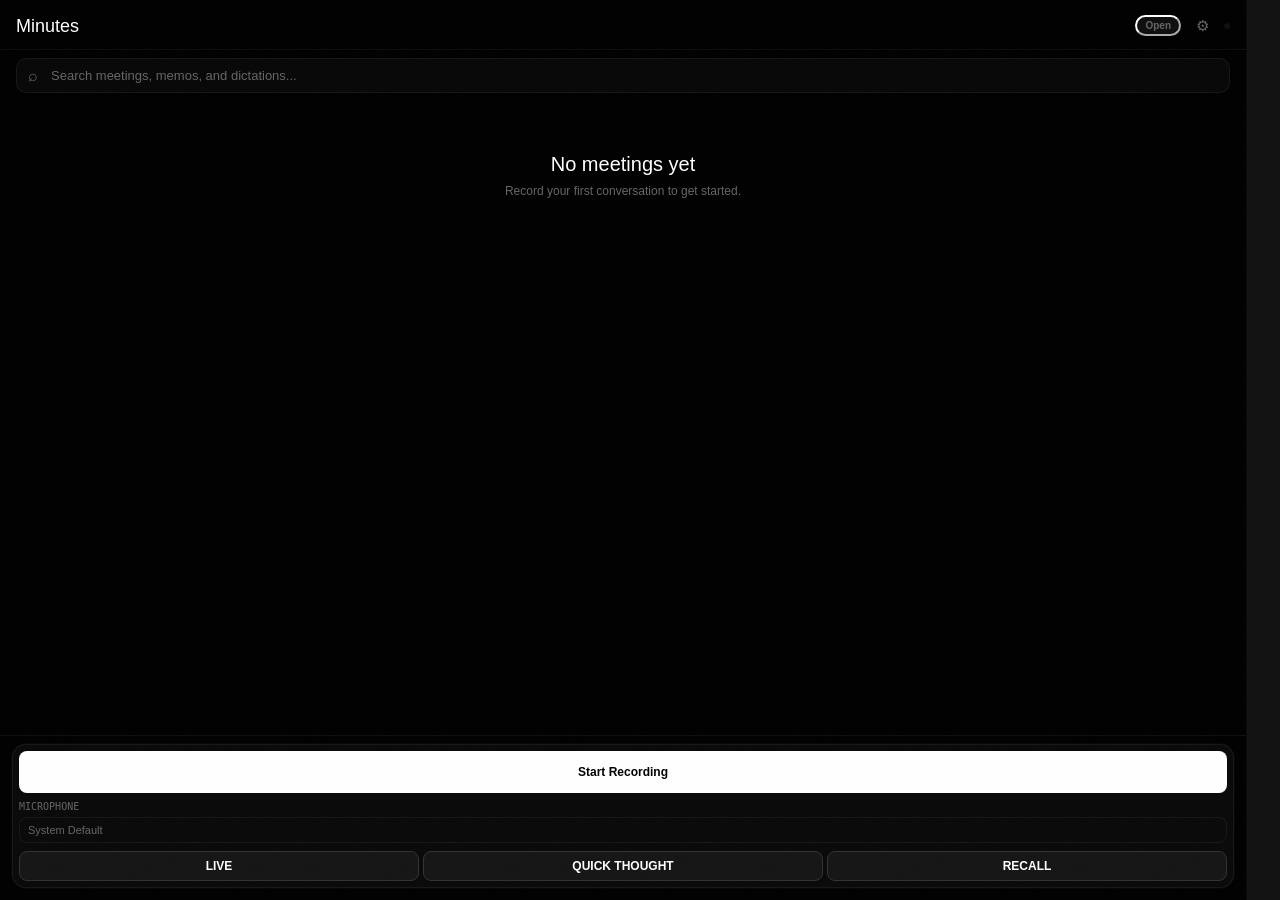
==== commit 06e83d82: "Apply Vercel-style app design" ====
--- a/tauri/src/index.html
+++ b/tauri/src/index.html
@@ -7,20 +7,6 @@
   <title>Minutes</title>
   <style>
     @font-face {
-      font-family: 'Instrument Serif';
-      font-style: normal;
-      font-weight: 400;
-      src: url('fonts/InstrumentSerif-Regular.woff2') format('woff2');
-    }
-
-    @font-face {
-      font-family: 'Instrument Serif';
-      font-style: italic;
-      font-weight: 400;
-      src: url('fonts/InstrumentSerif-Italic.woff2') format('woff2');
-    }
-
-    @font-face {
       font-family: 'Geist';
       font-style: normal;
       font-weight: 400;
@@ -62,49 +48,49 @@
     }
 
     :root {
-      color-scheme: light dark;
-      --bg: #0D0D0B;
-      --bg-elevated: #141412;
-      --bg-hover: #1C1C1A;
+      color-scheme: dark;
+      --bg: #000000;
+      --bg-elevated: #0A0A0A;
+      --bg-hover: #111111;
       --border: rgba(255, 255, 255, 0.06);
-      --border-mid: #2A2924;
-      --text: #E8E4DA;
-      --text-secondary: #6B6760;
-      --text-tertiary: #3D3B38;
-      --accent: #30D158;
-      --accent-hover: #4ADE70;
-      --accent-soft: rgba(48, 209, 88, 0.10);
-      --red: #FF453A;
-      --red-bg: rgba(255, 69, 58, 0.12);
-      --green: #30D158;
-      --live: #30D158;
-      --purple: #BF5AF2;
-      --orange: #D4832A;
+      --border-mid: #333333;
+      --text: #FFFFFF;
+      --text-secondary: #666666;
+      --text-tertiary: #333333;
+      --accent: #0070F3;
+      --accent-hover: #3291FF;
+      --accent-soft: rgba(0, 112, 243, 0.10);
+      --red: #EE0000;
+      --red-bg: rgba(238, 0, 0, 0.12);
+      --green: #0070F3;
+      --live: #0070F3;
+      --purple: #0070F3;
+      --orange: #F5A623;
       --purple-solid-soft: rgba(155, 133, 196, 0.70);
       --purple-solid-strong: rgba(155, 133, 196, 0.85);
-      --accent-tint: rgba(48, 209, 88, 0.12);
-      --accent-tint-soft: rgba(48, 209, 88, 0.06);
-      --accent-border: rgba(48, 209, 88, 0.15);
-      --accent-border-strong: rgba(48, 209, 88, 0.40);
-      --green-tint: rgba(48, 209, 88, 0.12);
-      --green-tint-soft: rgba(48, 209, 88, 0.06);
-      --green-border: rgba(48, 209, 88, 0.12);
-      --green-border-soft: rgba(48, 209, 88, 0.08);
-      --green-glow: rgba(48, 209, 88, 0.28);
-      --green-glow-soft: rgba(48, 209, 88, 0.18);
-      --green-solid-soft: rgba(48, 209, 88, 0.70);
-      --green-solid-strong: rgba(48, 209, 88, 0.85);
-      --red-tint: rgba(255, 69, 58, 0.12);
-      --red-tint-soft: rgba(255, 69, 58, 0.06);
-      --red-border: rgba(255, 69, 58, 0.10);
-      --red-border-strong: rgba(255, 69, 58, 0.30);
-      --red-border-stronger: rgba(255, 69, 58, 0.50);
-      --red-tint-strong: rgba(255, 69, 58, 0.20);
-      --red-tint-stronger: rgba(255, 69, 58, 0.25);
-      --red-glow-soft: rgba(255, 69, 58, 0.04);
-      --orange-tint: rgba(212, 160, 60, 0.12);
-      --orange-tint-soft: rgba(212, 160, 60, 0.08);
-      --orange-border: rgba(212, 160, 60, 0.16);
+      --accent-tint: rgba(0, 112, 243, 0.12);
+      --accent-tint-soft: rgba(0, 112, 243, 0.06);
+      --accent-border: rgba(0, 112, 243, 0.15);
+      --accent-border-strong: rgba(0, 112, 243, 0.40);
+      --green-tint: rgba(0, 112, 243, 0.12);
+      --green-tint-soft: rgba(0, 112, 243, 0.06);
+      --green-border: rgba(0, 112, 243, 0.12);
+      --green-border-soft: rgba(0, 112, 243, 0.08);
+      --green-glow: rgba(0, 112, 243, 0.28);
+      --green-glow-soft: rgba(0, 112, 243, 0.18);
+      --green-solid-soft: rgba(0, 112, 243, 0.70);
+      --green-solid-strong: rgba(0, 112, 243, 0.85);
+      --red-tint: rgba(238, 0, 0, 0.12);
+      --red-tint-soft: rgba(238, 0, 0, 0.06);
+      --red-border: rgba(238, 0, 0, 0.10);
+      --red-border-strong: rgba(238, 0, 0, 0.30);
+      --red-border-stronger: rgba(238, 0, 0, 0.50);
+      --red-tint-strong: rgba(238, 0, 0, 0.20);
+      --red-tint-stronger: rgba(238, 0, 0, 0.25);
+      --red-glow-soft: rgba(238, 0, 0, 0.04);
+      --orange-tint: rgba(245, 166, 35, 0.12);
+      --orange-tint-soft: rgba(245, 166, 35, 0.08);
+      --orange-border: rgba(245, 166, 35, 0.16);
       --shadow-color: rgba(0, 0, 0, 0.34);
       --shadow-soft: rgba(0, 0, 0, 0.12);
       --shadow-strong: rgba(0, 0, 0, 0.40);
@@ -122,88 +108,20 @@
       --neutral-border: rgba(255, 255, 255, 0.08);
       --overlay-scrim: rgba(10, 10, 12, 0.68);
       --modal-scrim: rgba(8, 10, 16, 0.66);
-      --focus-ring: rgba(48, 209, 88, 0.20);
-      --focus-ring-soft: rgba(48, 209, 88, 0.12);
-      --focus-ring-subtle: rgba(48, 209, 88, 0.08);
+      --focus-ring: rgba(0, 112, 243, 0.20);
+      --focus-ring-soft: rgba(0, 112, 243, 0.12);
+      --focus-ring-subtle: rgba(0, 112, 243, 0.08);
       --info-ring: rgba(98, 188, 233, 0.35);
       --muted-badge: rgba(142, 142, 147, 0.15);
-      --success-contrast: #0D0D0B;
+      --success-contrast: #000000;
       --radius: 8px;
       --radius-lg: 10px;
       --font-sans: 'Geist', -apple-system, BlinkMacSystemFont, sans-serif;
-      --font-display: 'Instrument Serif', ui-serif, 'Iowan Old Style', Georgia, serif;
+      --font-display: 'Geist', -apple-system, BlinkMacSystemFont, sans-serif;
       --font-mono: 'Geist Mono', 'SF Mono', 'Menlo', monospace;
     }
 
-    @media (prefers-color-scheme: light) {
-      :root {
-        --bg: #F8F4ED;
-        --bg-elevated: #EFEBE2;
-        --bg-hover: #E8E2D8;
-        --border: rgba(0, 0, 0, 0.07);
-        --border-mid: rgba(0, 0, 0, 0.13);
-        --text: #1A1916;
-        --text-secondary: #8C8880;
-        --text-tertiary: #BDB9B0;
-        --accent: #C96B4E;
-        --accent-hover: #B85A3E;
-        --accent-soft: rgba(201, 107, 78, 0.10);
-        --red: #C0392B;
-        --red-bg: rgba(192, 57, 43, 0.12);
-        --green: #2E7D46;
-        --live: #2E7D46;
-        --purple: #8B5CF6;
-        --orange: #B8731E;
-        --purple-solid-soft: rgba(139, 92, 246, 0.58);
-        --purple-solid-strong: rgba(139, 92, 246, 0.72);
-        --accent-tint: rgba(201, 107, 78, 0.10);
-        --accent-tint-soft: rgba(201, 107, 78, 0.05);
-        --accent-border: rgba(201, 107, 78, 0.15);
-        --accent-border-strong: rgba(201, 107, 78, 0.28);
-        --green-tint: rgba(46, 125, 70, 0.10);
-        --green-tint-soft: rgba(46, 125, 70, 0.06);
-        --green-border: rgba(46, 125, 70, 0.14);
-        --green-border-soft: rgba(46, 125, 70, 0.10);
-        --green-glow: rgba(46, 125, 70, 0.22);
-        --green-glow-soft: rgba(46, 125, 70, 0.14);
-        --green-solid-soft: rgba(46, 125, 70, 0.72);
-        --green-solid-strong: rgba(46, 125, 70, 0.84);
-        --red-tint: rgba(192, 57, 43, 0.10);
-        --red-tint-soft: rgba(192, 57, 43, 0.05);
-        --red-border: rgba(192, 57, 43, 0.10);
-        --red-border-strong: rgba(192, 57, 43, 0.24);
-        --red-border-stronger: rgba(192, 57, 43, 0.38);
-        --red-tint-strong: rgba(192, 57, 43, 0.15);
-        --red-tint-stronger: rgba(192, 57, 43, 0.20);
-        --red-glow-soft: rgba(192, 57, 43, 0.06);
-        --orange-tint: rgba(184, 115, 30, 0.10);
-        --orange-tint-soft: rgba(184, 115, 30, 0.06);
-        --orange-border: rgba(184, 115, 30, 0.16);
-        --shadow-color: rgba(0, 0, 0, 0.12);
-        --shadow-soft: rgba(0, 0, 0, 0.08);
-        --shadow-strong: rgba(0, 0, 0, 0.16);
-        --shadow-stronger: rgba(0, 0, 0, 0.18);
-        --inset-highlight: rgba(0, 0, 0, 0.03);
-        --surface-stroke-subtle: rgba(0, 0, 0, 0.06);
-        --surface-fill: rgba(0, 0, 0, 0.03);
-        --surface-fill-hover: rgba(0, 0, 0, 0.05);
-        --surface-fill-strong: rgba(0, 0, 0, 0.08);
-        --surface-fill-stronger: rgba(0, 0, 0, 0.12);
-        --surface-fill-strongest: rgba(0, 0, 0, 0.18);
-        --surface-fill-strongest-hover: rgba(0, 0, 0, 0.24);
-        --neutral-tint: rgba(0, 0, 0, 0.06);
-        --neutral-tint-soft: rgba(0, 0, 0, 0.04);
-        --neutral-border: rgba(0, 0, 0, 0.10);
-        --overlay-scrim: rgba(248, 244, 237, 0.78);
-        --modal-scrim: rgba(248, 244, 237, 0.82);
-        --focus-ring: rgba(201, 107, 78, 0.16);
-        --focus-ring-soft: rgba(201, 107, 78, 0.10);
-        --focus-ring-subtle: rgba(201, 107, 78, 0.07);
-        --info-ring: rgba(98, 188, 233, 0.24);
-        --muted-badge: rgba(140, 136, 128, 0.16);
-        --success-contrast: #F8F4ED;
-      }
-    }
+
 
     :focus-visible {
       outline: 2px solid var(--accent);
@@ -226,7 +144,7 @@
       user-select: none;
     }
 
-    /* Subtle grain overlay for depth — barely perceptible, adds warmth to flat surfaces */
+    /* Subtle grain overlay for depth on flat monochrome surfaces. */
     body::after {
       content: '';
       position: fixed;
@@ -634,7 +552,7 @@
       font-size: 18px;
       font-family: var(--font-display);
       font-weight: 400;
-      letter-spacing: -0.3px;
+      letter-spacing: 0;
       color: var(--text);
       line-height: 1;
     }
@@ -660,7 +578,7 @@
       color: var(--orange);
       font-size: 10px;
       font-weight: 600;
-      letter-spacing: 0.2px;
+      letter-spacing: 0;
       cursor: pointer;
     }
 
@@ -710,7 +628,7 @@
       background: var(--red-tint);
       color: var(--red);
       font-weight: 600;
-      letter-spacing: 0.3px;
+      letter-spacing: 0;
     }
 
     .status-pill.processing {
@@ -767,7 +685,7 @@
       font-size: 12px;
       font-weight: 600;
       color: var(--live);
-      letter-spacing: 0.3px;
+      letter-spacing: 0;
       text-transform: uppercase;
     }
 
@@ -800,7 +718,7 @@
       color: var(--text);
       font-family: var(--font-mono);
       font-weight: 500;
-      letter-spacing: 0.5px;
+      letter-spacing: 0;
     }
 
     .live-utterances {
@@ -885,7 +803,7 @@
       font-size: 11px;
       font-weight: 600;
       color: var(--red);
-      letter-spacing: 0.3px;
+      letter-spacing: 0;
       text-transform: uppercase;
     }
 
@@ -921,7 +839,7 @@
       color: var(--text);
       font-family: var(--font-mono);
       font-weight: 500;
-      letter-spacing: 0.5px;
+      letter-spacing: 0;
     }
 
     /* ── Audio visualizer ── */
@@ -1053,7 +971,7 @@
 
     .processing-job-state {
       font-size: 10px;
-      letter-spacing: 0.08em;
+      letter-spacing: 0;
       text-transform: uppercase;
       color: var(--accent);
       flex-shrink: 0;
@@ -1358,7 +1276,7 @@
     .md-viewer-toolbar .md-viewer-mode-btn {
       font-family: var(--font-mono);
       font-size: 10px;
-      letter-spacing: 0.3px;
+      letter-spacing: 0;
       text-transform: uppercase;
     }
 
@@ -1413,7 +1331,7 @@
       color: var(--text-secondary);
       font-size: 10px;
       font-family: var(--font-mono);
-      letter-spacing: 0.08em;
+      letter-spacing: 0;
       text-transform: uppercase;
       flex-shrink: 0;
     }
@@ -1570,7 +1488,7 @@
       font-weight: 600;
       color: var(--text);
       text-transform: uppercase;
-      letter-spacing: 0.08em;
+      letter-spacing: 0;
     }
 
     .md-viewer-review-meta {
@@ -1596,7 +1514,7 @@
       font-size: 11px;
       color: var(--text-secondary);
       text-transform: uppercase;
-      letter-spacing: 0.08em;
+      letter-spacing: 0;
     }
 
     .md-viewer-review-pre {
@@ -1872,7 +1790,7 @@
       font-family: var(--font-mono);
       font-weight: 500;
       text-transform: uppercase;
-      letter-spacing: 0.42px;
+      letter-spacing: 0;
       color: var(--text-secondary);
       padding: 24px 4px 8px;
       border-bottom: 1px solid var(--border);
@@ -1986,7 +1904,7 @@
       font-family: var(--font-mono);
       color: var(--text-secondary);
       margin-top: 3px;
-      letter-spacing: 0.2px;
+      letter-spacing: 0;
     }
 
     .meeting-snippet {
@@ -2117,7 +2035,7 @@
       font-size: 18px;
       font-family: var(--font-display);
       font-weight: 400;
-      letter-spacing: -0.2px;
+      letter-spacing: 0;
       color: var(--text);
       margin-bottom: 6px;
       white-space: nowrap;
@@ -2213,7 +2131,7 @@
     .detail-context-label {
       font-size: 11px;
       font-weight: 700;
-      letter-spacing: 0.5px;
+      letter-spacing: 0;
       text-transform: uppercase;
       color: var(--text-tertiary);
       margin-bottom: 6px;
@@ -2283,7 +2201,7 @@
     .detail-speakers-label {
       font-size: 11px;
       font-weight: 700;
-      letter-spacing: 0.5px;
+      letter-spacing: 0;
       text-transform: uppercase;
       color: var(--text-tertiary);
       margin-bottom: 8px;
@@ -2315,7 +2233,7 @@
       border-radius: 4px;
       font-weight: 600;
       text-transform: uppercase;
-      letter-spacing: 0.3px;
+      letter-spacing: 0;
     }
 
     .speaker-badge.high {
@@ -2356,6 +2274,62 @@
       transform: none;
     }
 
+    .voice-identity-panel {
+      display: flex;
+      flex-direction: column;
+      gap: 10px;
+      margin-top: 12px;
+    }
+
+    .voice-profile-list {
+      display: flex;
+      flex-direction: column;
+      gap: 8px;
+    }
+
+    .voice-profile-row {
+      display: grid;
+      grid-template-columns: minmax(0, 1fr) auto;
+      align-items: center;
+      gap: 10px;
+      padding: 10px 12px;
+      border: 1px solid var(--border);
+      border-radius: 8px;
+      background: var(--bg-elevated);
+    }
+
+    .voice-profile-name {
+      color: var(--text-primary);
+      font-size: 13px;
+      font-weight: 600;
+    }
+
+    .voice-profile-meta {
+      margin-top: 4px;
+      color: var(--text-tertiary);
+      font-size: 11px;
+      line-height: 1.4;
+    }
+
+    .voice-profile-actions {
+      display: flex;
+      align-items: center;
+      gap: 6px;
+    }
+
+    .voice-profile-self {
+      display: inline-flex;
+      align-items: center;
+      margin-left: 6px;
+      padding: 1px 6px;
+      border-radius: 4px;
+      background: var(--green-tint);
+      color: var(--live);
+      font-size: 10px;
+      font-weight: 700;
+      text-transform: uppercase;
+    }
+
     .detail-feedback {
       margin: 0 20px 14px;
       padding: 10px 12px;
@@ -2395,7 +2369,7 @@
       font-size: 10px;
       font-family: var(--font-mono);
       font-weight: 600;
-      letter-spacing: 0.4px;
+      letter-spacing: 0;
       text-transform: uppercase;
       color: var(--accent);
       margin-bottom: 10px;
@@ -2496,7 +2470,7 @@
       font-family: var(--font-display);
       font-weight: 400;
       line-height: 1;
-      letter-spacing: -0.4px;
+      letter-spacing: 0;
       margin-bottom: 6px;
     }
 
@@ -2537,7 +2511,7 @@
     .about-item-title {
       font-size: 11px;
       font-weight: 700;
-      letter-spacing: 0.5px;
+      letter-spacing: 0;
       text-transform: uppercase;
       color: var(--text-tertiary);
       margin-bottom: 6px;
@@ -2677,7 +2651,7 @@
       font-size: 18px;
       font-family: var(--font-display);
       font-weight: 400;
-      letter-spacing: -0.2px;
+      letter-spacing: 0;
       color: var(--text);
       margin-bottom: 6px;
     }
@@ -2730,7 +2704,7 @@
       border-radius: 999px;
       font-size: 10px;
       font-weight: 700;
-      letter-spacing: 0.4px;
+      letter-spacing: 0;
       text-transform: uppercase;
       flex-shrink: 0;
       background: var(--surface-fill-strong);
@@ -2756,7 +2730,7 @@
       font-size: 11px;
       color: var(--text-tertiary);
       margin-top: 8px;
-      letter-spacing: 0.15px;
+      letter-spacing: 0;
     }
 
     /* ── Recovery view ── */
@@ -2802,7 +2776,7 @@
       font-size: 18px;
       font-family: var(--font-display);
       font-weight: 400;
-      letter-spacing: -0.2px;
+      letter-spacing: 0;
       color: var(--text);
       margin-bottom: 6px;
     }
@@ -2858,7 +2832,7 @@
       color: var(--orange);
       font-size: 10px;
       font-weight: 700;
-      letter-spacing: 0.4px;
+      letter-spacing: 0;
       text-transform: uppercase;
       flex-shrink: 0;
     }
@@ -2939,7 +2913,7 @@
       font-size: 10px;
       font-family: var(--font-mono);
       text-transform: uppercase;
-      letter-spacing: 0.32px;
+      letter-spacing: 0;
       color: var(--text-secondary);
     }
 
@@ -2985,7 +2959,7 @@
     }
 
     .btn-primary {
-      background: var(--accent);
+      background: var(--text);
       color: var(--bg);
       box-shadow: inset 0 -1px 0 var(--border);
     }
@@ -2995,7 +2969,7 @@
     }
 
     .btn-primary:hover {
-      background: var(--accent-hover);
+      background: #eaeaea;
       box-shadow: inset 0 -1px 0 var(--border);
     }
 
@@ -3026,7 +3000,7 @@
       color: var(--text);
       border: 1px solid var(--border-mid);
       text-transform: uppercase;
-      letter-spacing: 0.4px;
+      letter-spacing: 0;
       font-weight: 600;
       font-size: 11px;
     }
@@ -3147,7 +3121,7 @@
     .ambient-context-title {
       font-size: 11px;
       font-weight: 700;
-      letter-spacing: 0.5px;
+      letter-spacing: 0;
       text-transform: uppercase;
       color: var(--text-tertiary);
     }
@@ -4241,6 +4215,20 @@
             <div class="about-controls-copy" data-i18n="settings.nameVariants">Name variants</div>
             <div class="about-controls-meta" data-i18n="settings.nameVariantsMeta">Comma-separated. Alternate forms — nicknames, formal spellings — so everything folds onto your canonical name.</div>
             <input type="text" id="settings-identity-aliases" class="settings-field" placeholder="e.g. Mathieu, Matt, Matthew" spellcheck="false">
+          </div>
+        </div>
+        <div class="about-controls">
+          <div class="about-controls-group">
+            <div class="about-controls-copy" data-i18n="settings.personalVoiceprint">Personal voiceprint</div>
+            <div class="about-controls-meta" data-i18n="settings.personalVoiceprintMeta">Record your voice once, then Minutes can label high-confidence speaker matches by name. Other people are saved only after you explicitly confirm them in a meeting.</div>
+            <div class="voice-identity-panel">
+              <div class="voice-profile-list" id="settings-voice-profiles"></div>
+              <div class="about-link-row">
+                <button class="btn btn-primary btn-sm" id="btn-enroll-voice" data-i18n="settings.recordMyVoice">Record my voice</button>
+                <button class="btn btn-secondary btn-sm" id="btn-refresh-voices" data-i18n="action.refresh">Refresh</button>
+              </div>
+              <div class="about-controls-meta" id="settings-voice-status"></div>
+            </div>
           </div>
         </div>
       </div>
@@ -4526,35 +4514,35 @@
           </div>
         </div>
         <div class="about-controls">
-          <div class="about-controls-copy">Speaker diarization (identify who said what)</div>
-          <button class="btn btn-secondary btn-sm toggle-btn" id="settings-diarization">Off</button>
+          <div class="about-controls-copy" data-i18n="settings.speakerDiarization">Speaker diarization (identify who said what)</div>
+          <button class="btn btn-secondary btn-sm toggle-btn" id="settings-diarization" data-i18n="toggle.off">Off</button>
         </div>
       </div>
 
       <!-- Summarization -->
       <div class="settings-section">
-        <div class="about-item-title">AUTO-SUMMARIZATION</div>
+        <div class="about-item-title" data-i18n="settings.autoSummarization">AUTO-SUMMARIZATION</div>
         <div class="about-controls">
           <div class="about-controls-group">
-            <div class="about-controls-copy">Automatic pipeline summarization</div>
-            <div class="about-controls-meta settings-meta-inline">By default, Claude summarizes your meetings
+            <div class="about-controls-copy" data-i18n="settings.pipelineSummarization">Automatic pipeline summarization</div>
+            <div class="about-controls-meta settings-meta-inline" data-i18n="settings.pipelineSummarizationMeta">By default, Claude summarizes your meetings
               conversationally via MCP — no configuration needed. Turn this on only if you want summaries generated
               automatically in the recording pipeline.</div>
             <select id="settings-summarization-engine" class="settings-field">
-              <option value="none">Off — Claude summarizes when you ask (recommended)</option>
-              <option value="auto">Auto-detect an agent CLI — advanced</option>
-              <option value="agent">Agent CLI — uses your Claude Code, Codex, OpenCode, or Pi subscription</option>
-              <option value="ollama">Ollama — local, free, runs on your machine</option>
-              <option value="openai-compatible">OpenAI-compatible API — gateways and local servers</option>
-              <option value="claude">Claude API — direct API key (legacy)</option>
-              <option value="openai">OpenAI API — direct API key (legacy)</option>
+              <option value="none" data-i18n="summarization.none">Off — Claude summarizes when you ask (recommended)</option>
+              <option value="auto" data-i18n="summarization.auto">Auto-detect an agent CLI — advanced</option>
+              <option value="agent" data-i18n="summarization.agent">Agent CLI — uses your Claude Code, Codex, OpenCode, or Pi subscription</option>
+              <option value="ollama" data-i18n="summarization.ollama">Ollama — local, free, runs on your machine</option>
+              <option value="openai-compatible" data-i18n="summarization.compatible">OpenAI-compatible API — gateways and local servers</option>
+              <option value="claude" data-i18n="summarization.claude">Claude API — direct API key (legacy)</option>
+              <option value="openai" data-i18n="summarization.openai">OpenAI API — direct API key (legacy)</option>
             </select>
             <div class="about-controls-meta" id="settings-summarization-status"></div>
           </div>
         </div>
         <div class="about-controls is-hidden" id="settings-agent-command-row">
           <div class="about-controls-group">
-            <div class="about-controls-copy">Agent command</div>
+            <div class="about-controls-copy" data-i18n="settings.agentCommand">Agent command</div>
             <select id="settings-agent-command" class="settings-field">
             </select>
             <div class="about-controls-meta" id="settings-agent-command-status"></div>
@@ -4562,62 +4550,62 @@
         </div>
         <div class="about-controls is-hidden" id="settings-ollama-url-row">
           <div class="about-controls-group">
-            <div class="about-controls-copy">Ollama URL</div>
-            <div class="about-controls-meta">Base URL for your local Ollama server.</div>
+            <div class="about-controls-copy" data-i18n="settings.ollamaUrl">Ollama URL</div>
+            <div class="about-controls-meta" data-i18n="settings.ollamaUrlMeta">Base URL for your local Ollama server.</div>
             <input type="text" id="settings-ollama-url" class="settings-field" placeholder="http://localhost:11434" spellcheck="false">
             <div class="about-controls-meta" id="settings-ollama-url-status"></div>
           </div>
         </div>
         <div class="about-controls is-hidden" id="settings-ollama-model-row">
           <div class="about-controls-group">
-            <div class="about-controls-copy">Ollama model</div>
-            <div class="about-controls-meta">Name of a model you've pulled in Ollama (e.g. llama3.2, qwen2.5, gemma3).</div>
+            <div class="about-controls-copy" data-i18n="settings.ollamaModel">Ollama model</div>
+            <div class="about-controls-meta" data-i18n="settings.ollamaModelMeta">Name of a model you've pulled in Ollama (e.g. llama3.2, qwen2.5, gemma3).</div>
             <input type="text" id="settings-ollama-model" class="settings-field" placeholder="llama3.2" spellcheck="false">
           </div>
         </div>
         <div class="about-controls is-hidden" id="settings-openai-compatible-preset-row">
           <div class="about-controls-group">
-            <div class="about-controls-copy">Connection type</div>
-            <div class="about-controls-meta">Pick the closest match. Minutes will fill the technical fields below.</div>
+            <div class="about-controls-copy" data-i18n="settings.connectionType">Connection type</div>
+            <div class="about-controls-meta" data-i18n="settings.connectionTypeMeta">Pick the closest match. Minutes will fill the technical fields below.</div>
             <select id="settings-openai-compatible-preset" class="settings-field">
-              <option value="local">Local server — Ollama, LM Studio, llama.cpp</option>
+              <option value="local" data-i18n="compatible.local">Local server — Ollama, LM Studio, llama.cpp</option>
               <option value="openrouter">OpenRouter</option>
               <option value="vercel">Vercel AI Gateway</option>
               <option value="cloudflare">Cloudflare AI Gateway</option>
-              <option value="custom">Custom OpenAI-compatible URL</option>
+              <option value="custom" data-i18n="compatible.custom">Custom OpenAI-compatible URL</option>
             </select>
           </div>
         </div>
         <div class="about-controls is-hidden" id="settings-openai-compatible-base-url-row">
           <div class="about-controls-group">
-            <div class="about-controls-copy">Connection URL</div>
-            <div class="about-controls-meta">Paste the base URL ending in /v1, /openai, or /compat. Minutes adds /chat/completions automatically.</div>
+            <div class="about-controls-copy" data-i18n="settings.connectionUrl">Connection URL</div>
+            <div class="about-controls-meta" data-i18n="settings.connectionUrlMeta">Paste the base URL ending in /v1, /openai, or /compat. Minutes adds /chat/completions automatically.</div>
             <input type="text" id="settings-openai-compatible-base-url" class="settings-field" placeholder="http://localhost:11434/v1" spellcheck="false">
             <div class="about-controls-meta" id="settings-openai-compatible-status"></div>
           </div>
         </div>
         <div class="about-controls is-hidden" id="settings-openai-compatible-model-row">
           <div class="about-controls-group">
-            <div class="about-controls-copy">Model</div>
-            <div class="about-controls-meta">Use the model name your server or gateway expects.</div>
+            <div class="about-controls-copy" data-i18n="settings.model">Model</div>
+            <div class="about-controls-meta" data-i18n="settings.modelMeta">Use the model name your server or gateway expects.</div>
             <input type="text" id="settings-openai-compatible-model" class="settings-field" placeholder="llama3.2" spellcheck="false">
           </div>
         </div>
         <div class="about-controls is-hidden" id="settings-openai-compatible-secret-row">
           <div class="about-controls-group">
-            <div class="about-controls-copy">API key</div>
-            <div class="about-controls-meta" id="settings-openai-compatible-key-status">Paste a key once. Minutes stores it securely.</div>
+            <div class="about-controls-copy" data-i18n="settings.apiKey">API key</div>
+            <div class="about-controls-meta" id="settings-openai-compatible-key-status" data-i18n="settings.apiKeyMeta">Paste a key once. Minutes stores it securely.</div>
             <div class="settings-secret-row">
-              <input type="password" id="settings-openai-compatible-api-key" class="settings-field" placeholder="Paste API key" autocomplete="off" spellcheck="false">
-              <button class="btn btn-secondary btn-sm" id="settings-openai-compatible-save-key" type="button">Save</button>
-              <button class="btn btn-secondary btn-sm" id="settings-openai-compatible-clear-key" type="button">Forget</button>
+              <input type="password" id="settings-openai-compatible-api-key" class="settings-field" placeholder="Paste API key" data-i18n-placeholder="settings.apiKeyPlaceholder" autocomplete="off" spellcheck="false">
+              <button class="btn btn-secondary btn-sm" id="settings-openai-compatible-save-key" type="button" data-i18n="action.save">Save</button>
+              <button class="btn btn-secondary btn-sm" id="settings-openai-compatible-clear-key" type="button" data-i18n="action.forget">Forget</button>
             </div>
           </div>
         </div>
         <div class="about-controls is-hidden" id="settings-openai-compatible-api-key-row">
           <div class="about-controls-group">
-            <div class="about-controls-copy">Advanced: env var fallback</div>
-            <div class="about-controls-meta">Optional. Use this only if you prefer launching Minutes with a shell-managed secret.</div>
+            <div class="about-controls-copy" data-i18n="settings.envFallback">Advanced: env var fallback</div>
+            <div class="about-controls-meta" data-i18n="settings.envFallbackMeta">Optional. Use this only if you prefer launching Minutes with a shell-managed secret.</div>
             <input type="text" id="settings-openai-compatible-api-key-env" class="settings-field" placeholder="MINUTES_OPENAI_COMPATIBLE_API_KEY" spellcheck="false">
           </div>
         </div>
@@ -4625,11 +4613,11 @@
 
       <!-- Pipeline Hooks -->
       <div class="settings-section">
-        <div class="about-item-title">PIPELINE HOOKS</div>
+        <div class="about-item-title" data-i18n="settings.pipelineHooks">PIPELINE HOOKS</div>
         <div class="about-controls">
           <div class="about-controls-group">
-            <div class="about-controls-copy">Post-record command</div>
-            <div class="about-controls-meta">Shell command run after each recording is processed. The transcript file path is appended as the final argument. Leave blank to disable.</div>
+            <div class="about-controls-copy" data-i18n="settings.postRecordCommand">Post-record command</div>
+            <div class="about-controls-meta" data-i18n="settings.postRecordCommandMeta">Shell command run after each recording is processed. The transcript file path is appended as the final argument. Leave blank to disable.</div>
             <input type="text" id="settings-hooks-post-record" class="settings-field" placeholder="/path/to/script.sh" spellcheck="false">
             <div class="about-controls-meta" id="settings-hooks-post-record-status"></div>
           </div>
@@ -4638,55 +4626,55 @@
 
       <!-- Call Detection -->
       <div class="settings-section">
-        <div class="about-item-title">CALL DETECTION</div>
+        <div class="about-item-title" data-i18n="settings.callDetection">CALL DETECTION</div>
         <div class="about-controls">
-          <div class="about-controls-copy">Detect calls automatically</div>
-          <button class="btn btn-secondary btn-sm toggle-btn" id="settings-call-detection">On</button>
+          <div class="about-controls-copy" data-i18n="settings.detectCalls">Detect calls automatically</div>
+          <button class="btn btn-secondary btn-sm toggle-btn" id="settings-call-detection" data-i18n="toggle.on">On</button>
         </div>
         <div class="about-controls">
           <div class="about-controls-group">
-            <div class="about-controls-copy">Polling interval</div>
-            <div class="about-controls-meta">How often to check for active calls (seconds).</div>
+            <div class="about-controls-copy" data-i18n="settings.pollingInterval">Polling interval</div>
+            <div class="about-controls-meta" data-i18n="settings.pollingIntervalMeta">How often to check for active calls (seconds).</div>
             <input type="number" id="settings-call-detection-polling-interval" min="1" class="settings-field">
           </div>
         </div>
         <div class="about-controls">
           <div class="about-controls-group">
-            <div class="about-controls-copy">Cooldown</div>
-            <div class="about-controls-meta">Minutes to wait before re-triggering call detection.</div>
+            <div class="about-controls-copy" data-i18n="settings.cooldown">Cooldown</div>
+            <div class="about-controls-meta" data-i18n="settings.cooldownMeta">Minutes to wait before re-triggering call detection.</div>
             <input type="number" id="settings-call-detection-cooldown" min="0" class="settings-field">
           </div>
         </div>
         <div class="about-controls">
           <div class="about-controls-group">
-            <div class="about-controls-copy">Google Meet detection (experimental)</div>
-            <div class="about-controls-meta">Opt-in browser integration for Meet in Chrome/Safari. Uses stronger
+            <div class="about-controls-copy" data-i18n="settings.googleMeetDetection">Google Meet detection (experimental)</div>
+            <div class="about-controls-meta" data-i18n="settings.googleMeetDetectionMeta">Opt-in browser integration for Meet in Chrome/Safari. Uses stronger
               meeting-URL matching, may require macOS browser automation permission, and backs off after failures
               instead of probing every second.</div>
           </div>
-          <button class="btn btn-secondary btn-sm toggle-btn" id="settings-call-detection-google-meet">Off</button>
+          <button class="btn btn-secondary btn-sm toggle-btn" id="settings-call-detection-google-meet" data-i18n="toggle.off">Off</button>
         </div>
         <div class="about-controls">
           <div class="about-controls-group">
-            <div class="about-controls-copy">Microsoft Teams (web) detection (experimental)</div>
-            <div class="about-controls-meta">Opt-in browser integration for Teams meetings in Arc, Chrome, and Safari.
+            <div class="about-controls-copy" data-i18n="settings.teamsDetection">Microsoft Teams (web) detection (experimental)</div>
+            <div class="about-controls-meta" data-i18n="settings.teamsDetectionMeta">Opt-in browser integration for Teams meetings in Arc, Chrome, and Safari.
               Matches Teams meeting URLs only (chat/calendar pages are ignored). Requires macOS browser automation
               permission on first use, and backs off after failures instead of probing every second.</div>
           </div>
-          <button class="btn btn-secondary btn-sm toggle-btn" id="settings-call-detection-teams-web">Off</button>
+          <button class="btn btn-secondary btn-sm toggle-btn" id="settings-call-detection-teams-web" data-i18n="toggle.off">Off</button>
         </div>
         <div class="about-controls">
           <div class="about-controls-group">
-            <div class="about-controls-copy">Stop when call ends</div>
-            <div class="about-controls-meta">When the detected call app exits mid-recording, show a countdown prompt
+            <div class="about-controls-copy" data-i18n="settings.stopWhenCallEnds">Stop when call ends</div>
+            <div class="about-controls-meta" data-i18n="settings.stopWhenCallEndsMeta">When the detected call app exits mid-recording, show a countdown prompt
               with Stop now and Keep recording. Only applies to recordings started from the call-detection banner.</div>
           </div>
-          <button class="btn btn-secondary btn-sm toggle-btn" id="settings-call-detection-stop-when-call-ends">Off</button>
+          <button class="btn btn-secondary btn-sm toggle-btn" id="settings-call-detection-stop-when-call-ends" data-i18n="toggle.off">Off</button>
         </div>
         <div class="about-controls">
           <div class="about-controls-group">
-            <div class="about-controls-copy">Auto-stop countdown</div>
-            <div class="about-controls-meta">Seconds to wait before stopping when the call ends.</div>
+            <div class="about-controls-copy" data-i18n="settings.autoStopCountdown">Auto-stop countdown</div>
+            <div class="about-controls-meta" data-i18n="settings.autoStopCountdownMeta">Seconds to wait before stopping when the call ends.</div>
             <input type="number" id="settings-call-detection-countdown-secs" min="1" class="settings-field">
           </div>
         </div>
@@ -4694,63 +4682,63 @@
 
       <!-- Privacy -->
       <div class="settings-section">
-        <div class="about-item-title">PRIVACY</div>
+        <div class="about-item-title" data-i18n="settings.privacy">PRIVACY</div>
         <div class="about-controls">
-          <div class="about-controls-copy">Hide windows from screen sharing</div>
-          <button class="btn btn-secondary btn-sm toggle-btn" id="settings-screen-share">On</button>
+          <div class="about-controls-copy" data-i18n="settings.hideFromScreenShare">Hide windows from screen sharing</div>
+          <button class="btn btn-secondary btn-sm toggle-btn" id="settings-screen-share" data-i18n="toggle.on">On</button>
         </div>
         <div class="about-controls">
           <div class="about-controls-group">
-            <div class="about-controls-copy">Meeting-adjacent desktop context</div>
+            <div class="about-controls-copy" data-i18n="settings.desktopContext">Meeting-adjacent desktop context</div>
             <div class="about-controls-meta" id="settings-desktop-context-status">
               Off. App/window context stays disabled until you turn it on.
             </div>
           </div>
-          <button class="btn btn-secondary btn-sm toggle-btn" id="settings-desktop-context">Off</button>
+          <button class="btn btn-secondary btn-sm toggle-btn" id="settings-desktop-context" data-i18n="toggle.off">Off</button>
         </div>
         <div class="about-controls">
           <div class="about-controls-group">
-            <div class="about-controls-copy">Focused window titles</div>
-            <div class="about-controls-meta">Uses the best available platform APIs for focused-window titles. On macOS, missing Accessibility permission limits title capture.</div>
+            <div class="about-controls-copy" data-i18n="settings.focusedWindowTitles">Focused window titles</div>
+            <div class="about-controls-meta" data-i18n="settings.focusedWindowTitlesMeta">Uses the best available platform APIs for focused-window titles. On macOS, missing Accessibility permission limits title capture.</div>
           </div>
-          <button class="btn btn-secondary btn-sm toggle-btn" id="settings-desktop-window-titles">Off</button>
+          <button class="btn btn-secondary btn-sm toggle-btn" id="settings-desktop-window-titles" data-i18n="toggle.off">Off</button>
         </div>
         <div class="about-controls">
           <div class="about-controls-group">
-            <div class="about-controls-copy">Browser title context</div>
-            <div class="about-controls-meta">Opt-in browser tab and window titles only. URLs and domains are not collected in v1.</div>
+            <div class="about-controls-copy" data-i18n="settings.browserContext">Browser title context</div>
+            <div class="about-controls-meta" data-i18n="settings.browserContextMeta">Opt-in browser tab and window titles only. URLs and domains are not collected in v1.</div>
           </div>
-          <button class="btn btn-secondary btn-sm toggle-btn" id="settings-desktop-browser-context">Off</button>
+          <button class="btn btn-secondary btn-sm toggle-btn" id="settings-desktop-browser-context" data-i18n="toggle.off">Off</button>
         </div>
         <div class="about-controls">
           <div class="about-controls-group">
-            <div class="about-controls-copy">Allowed apps</div>
-            <div class="about-controls-meta">Optional comma-separated allowlist. Leave empty to allow all apps except denied ones.</div>
+            <div class="about-controls-copy" data-i18n="settings.allowedApps">Allowed apps</div>
+            <div class="about-controls-meta" data-i18n="settings.allowedAppsMeta">Optional comma-separated allowlist. Leave empty to allow all apps except denied ones.</div>
             <input type="text" id="settings-desktop-allowed-apps" placeholder="e.g. zoom.us, Arc, Safari" class="settings-field">
           </div>
         </div>
         <div class="about-controls">
           <div class="about-controls-group">
-            <div class="about-controls-copy">Denied apps</div>
-            <div class="about-controls-meta">Comma-separated app or bundle-id fragments to suppress from desktop context capture.</div>
+            <div class="about-controls-copy" data-i18n="settings.deniedApps">Denied apps</div>
+            <div class="about-controls-meta" data-i18n="settings.deniedAppsMeta">Comma-separated app or bundle-id fragments to suppress from desktop context capture.</div>
             <input type="text" id="settings-desktop-denied-apps" placeholder="e.g. 1password, Messages" class="settings-field">
           </div>
         </div>
         <div class="about-controls">
           <div class="about-controls-group">
-            <div class="about-controls-copy">Capture screen context during recordings</div>
-            <div class="about-controls-meta">Screenshots sent to vision LLM for context. Requires Screen Recording
+            <div class="about-controls-copy" data-i18n="settings.screenContext">Capture screen context during recordings</div>
+            <div class="about-controls-meta" data-i18n="settings.screenContextMeta">Screenshots sent to vision LLM for context. Requires Screen Recording
               permission.</div>
           </div>
-          <button class="btn btn-secondary btn-sm toggle-btn" id="settings-screen-context">Off</button>
+          <button class="btn btn-secondary btn-sm toggle-btn" id="settings-screen-context" data-i18n="toggle.off">Off</button>
         </div>
         <div class="about-controls is-hidden" id="settings-screen-interval-row">
           <div class="about-controls-group">
-            <div class="about-controls-copy">Screenshot interval</div>
+            <div class="about-controls-copy" data-i18n="settings.screenshotInterval">Screenshot interval</div>
             <select id="settings-screen-interval" class="settings-field">
-              <option value="15">Every 15 seconds</option>
-              <option value="30">Every 30 seconds</option>
-              <option value="60">Every 60 seconds</option>
+              <option value="15" data-i18n="interval.15s">Every 15 seconds</option>
+              <option value="30" data-i18n="interval.30s">Every 30 seconds</option>
+              <option value="60" data-i18n="interval.60s">Every 60 seconds</option>
             </select>
           </div>
         </div>
@@ -4758,40 +4746,40 @@
 
       <!-- Vault Sync -->
       <div class="settings-section">
-        <div class="about-item-title">VAULT SYNC</div>
+        <div class="about-item-title" data-i18n="settings.vaultSync">VAULT SYNC</div>
         <div class="about-controls">
           <div class="about-controls-group settings-control-group">
-            <div class="about-controls-copy">Connect an Obsidian or Logseq vault</div>
-            <div class="about-controls-meta" id="vault-status-detail">Checking...</div>
+            <div class="about-controls-copy" data-i18n="settings.connectVault">Connect an Obsidian or Logseq vault</div>
+            <div class="about-controls-meta" id="vault-status-detail" data-i18n="status.checking">Checking...</div>
           </div>
-          <button class="btn btn-primary btn-sm" id="btn-vault-setup">Set Up Vault</button>
+          <button class="btn btn-primary btn-sm" id="btn-vault-setup" data-i18n="settings.setUpVault">Set Up Vault</button>
         </div>
         <div class="about-controls is-hidden" id="vault-unlink-row">
           <div class="about-controls-copy settings-config-path" id="vault-active-path"></div>
-          <button class="btn btn-secondary btn-sm" id="btn-vault-unlink">Unlink</button>
+          <button class="btn btn-secondary btn-sm" id="btn-vault-unlink" data-i18n="action.unlink">Unlink</button>
         </div>
       </div>
 
       <!-- Recall Agent -->
       <div class="settings-section">
-        <div class="about-item-title">RECALL AGENT</div>
+        <div class="about-item-title" data-i18n="settings.recallAgent">RECALL AGENT</div>
         <div class="about-controls">
           <div class="about-controls-group">
-            <div class="about-controls-copy">AI agent for the Recall panel</div>
+            <div class="about-controls-copy" data-i18n="settings.recallAgentPicker">AI agent for the Recall panel</div>
             <select id="settings-agent" class="settings-field">
             </select>
             <div class="about-controls-meta" id="settings-agent-status"></div>
           </div>
         </div>
         <div class="about-controls" id="settings-skip-permissions-row">
-          <div class="about-controls-copy">Auto-approve all tool calls</div>
-          <button class="btn btn-secondary btn-sm toggle-btn" id="settings-skip-permissions">Off</button>
+          <div class="about-controls-copy" data-i18n="settings.autoApprove">Auto-approve all tool calls</div>
+          <button class="btn btn-secondary btn-sm toggle-btn" id="settings-skip-permissions" data-i18n="toggle.off">Off</button>
         </div>
         <div class="about-controls-meta settings-compact-meta" id="settings-skip-permissions-hint"></div>
         <div class="about-controls">
           <div class="about-controls-group">
-            <div class="about-controls-copy">Extra launch flags</div>
-            <div class="about-controls-meta">Additional CLI arguments passed when starting the agent</div>
+            <div class="about-controls-copy" data-i18n="settings.extraLaunchFlags">Extra launch flags</div>
+            <div class="about-controls-meta" data-i18n="settings.extraLaunchFlagsMeta">Additional CLI arguments passed when starting the agent</div>
             <input type="text" id="settings-agent-args" placeholder="e.g. --model sonnet" class="settings-field">
             <div class="about-controls-meta settings-meta-inline" id="settings-agent-args-status"></div>
             <div class="about-controls-meta" id="settings-agent-args-help"></div>
@@ -4801,7 +4789,7 @@
 
       <!-- Storage -->
       <div class="settings-section settings-section-tight">
-        <div class="about-item-title">STORAGE</div>
+        <div class="about-item-title" data-i18n="settings.storage">STORAGE</div>
         <div id="settings-storage-info" class="settings-storage-meta">
           Loading...
         </div>
@@ -4809,40 +4797,40 @@
 
       <!-- Diagnostics (Readiness + Recovery moved from header) -->
       <div class="settings-section">
-        <div class="about-item-title">DIAGNOSTICS</div>
+        <div class="about-item-title" data-i18n="settings.diagnostics">DIAGNOSTICS</div>
         <div class="about-controls">
-          <div class="about-controls-copy">System readiness and audio permission checks</div>
+          <div class="about-controls-copy" data-i18n="settings.readinessChecks">System readiness and audio permission checks</div>
           <button class="btn btn-secondary btn-sm"
-            onclick="document.getElementById('settings-overlay').classList.remove('active');document.getElementById('btn-readiness').click();">Readiness</button>
+            onclick="document.getElementById('settings-overlay').classList.remove('active');document.getElementById('btn-readiness').click();" data-i18n="nav.readiness">Readiness</button>
         </div>
         <div class="about-controls">
-          <div class="about-controls-copy">Retry failed captures and unprocessed audio files</div>
+          <div class="about-controls-copy" data-i18n="settings.recoveryChecks">Retry failed captures and unprocessed audio files</div>
           <button class="btn btn-secondary btn-sm"
-            onclick="document.getElementById('settings-overlay').classList.remove('active');document.getElementById('btn-recovery').click();">Recovery</button>
+            onclick="document.getElementById('settings-overlay').classList.remove('active');document.getElementById('btn-recovery').click();" data-i18n="nav.recovery">Recovery</button>
         </div>
       </div>
 
       <!-- Advanced -->
       <div class="settings-section">
-        <div class="about-item-title">ADVANCED</div>
+        <div class="about-item-title" data-i18n="settings.advanced">ADVANCED</div>
         <div class="about-controls">
           <div class="about-controls-group">
-            <div class="about-controls-copy">Edit config.toml</div>
-            <div class="about-controls-meta">Tuning knobs not shown in this panel — silence thresholds, diarization parameters, watcher paths, knowledge-base integration, and more — live in your config file.</div>
+            <div class="about-controls-copy" data-i18n="settings.editConfig">Edit config.toml</div>
+            <div class="about-controls-meta" data-i18n="settings.editConfigMeta">Tuning knobs not shown in this panel — silence thresholds, diarization parameters, watcher paths, knowledge-base integration, and more — live in your config file.</div>
           </div>
-          <button class="btn btn-secondary btn-sm" id="settings-open-config-file">Open</button>
+          <button class="btn btn-secondary btn-sm" id="settings-open-config-file" data-i18n="nav.open">Open</button>
         </div>
         <div class="about-controls">
           <div class="about-controls-group">
-            <div class="about-controls-copy">Configuration reference</div>
-            <div class="about-controls-meta">Full list of every config key, its default, and what it does.</div>
+            <div class="about-controls-copy" data-i18n="settings.configReference">Configuration reference</div>
+            <div class="about-controls-meta" data-i18n="settings.configReferenceMeta">Full list of every config key, its default, and what it does.</div>
           </div>
-          <button class="btn btn-secondary btn-sm" id="settings-open-config-docs">View docs</button>
+          <button class="btn btn-secondary btn-sm" id="settings-open-config-docs" data-i18n="settings.viewDocs">View docs</button>
         </div>
       </div>
 
       <div class="about-footer settings-footer about-footer-small">
-        Config file: <span id="settings-config-path" class="settings-config-path"></span>
+        <span data-i18n="settings.configFilePrefix">Config file:</span> <span id="settings-config-path" class="settings-config-path"></span>
       </div>
     </div>
   </div>
@@ -5015,6 +5003,7 @@
         "action.dismiss": "忽略",
         "action.save": "保存",
         "action.record": "录制",
+        "action.refresh": "刷新",
         "action.stopNow": "立即停止",
         "action.keepRecording": "继续录音",
         "action.retry": "重试",
@@ -5063,6 +5052,11 @@
         "detail.discussWithAgent": "与助手讨论",
         "detail.openInEditor": "在编辑器中打开",
         "detail.selectMeeting": "选择一个会议来查看转录和笔记。",
+        "detail.confirm": "确认",
+        "detail.confirmSpeakerName": "确认 {speaker} 的姓名：",
+        "detail.saveSpeakerVoiceConfirm": "是否把这个发言人的声纹保存起来，用于以后自动识别？",
+        "detail.saving": "保存中...",
+        "detail.confirmedSpeaker": "已将 {speaker} 确认为 {name}",
         "draft.pickArtifact": "选择你希望 Minutes 从这次对话中创建的文档。它会立即在 Recall 旁边以源码模式打开。",
         "readiness.title": "就绪中心",
         "readiness.sub": "此视图只显示 Minutes 当前能够验证的状态。可选项仍然是可选项，未知状态不会被假装成确定状态。",
@@ -5100,6 +5094,26 @@
         "settings.emailAddressesMeta": "用逗号分隔。填写你会用来发信的所有地址，这样日历参与者能归到同一个人。",
         "settings.nameVariants": "名字变体",
         "settings.nameVariantsMeta": "用逗号分隔。昵称、正式拼写等都会归到你的标准姓名。",
+        "settings.personalVoiceprint": "个人声纹",
+        "settings.personalVoiceprintMeta": "录制一次你的声音。之后 Minutes 只会在高置信匹配时用姓名标注发言人；他人声纹必须在会议中显式确认后才保存。",
+        "settings.recordMyVoice": "录制我的声纹",
+        "settings.voiceLoading": "正在加载声纹档案...",
+        "settings.voiceEmpty": "还没有声纹档案。",
+        "settings.voiceMe": "我",
+        "settings.voiceSampleSingular": "个样本",
+        "settings.voiceSamplePlural": "个样本",
+        "settings.voiceUnknownSource": "声纹",
+        "settings.voiceUnknownModel": "未知模型",
+        "settings.voiceDeleteConfirm": "删除 {name} 的声纹档案？历史会议中的发言人确认不会被删除。",
+        "settings.voiceDeleteFailed": "无法删除声纹档案：{error}",
+        "settings.voiceDiarizationOff": "说话人分离已关闭。录制或匹配声纹前，请先开启说话人分离。",
+        "settings.voiceModelsMissing": "声纹录制需要先安装说话人分离模型。请在终端运行：minutes setup --diarization。如果是源码开发环境没有 minutes 命令，请在仓库里运行：cargo run --bin minutes -- setup --diarization（约 34 MB）。",
+        "settings.voiceConservativeMatching": "保守匹配：阈值 {threshold}，边际 {margin}。",
+        "settings.voiceLoadFailed": "无法加载声纹档案：{error}",
+        "settings.voiceNameRequired": "请先在上方填写你的名字，然后再录制声纹。",
+        "settings.voiceRecording": "正在录制 10 秒。请用平常说话的方式朗读...",
+        "settings.voiceSaved": "已为 {name} 保存声纹档案。",
+        "settings.voiceEnrollFailed": "无法录制声纹：{error}",
         "settings.general": "通用",
         "settings.completionAlerts": "显示完成提醒",
         "settings.soundCues": "播放开始、停止和完成提示音",
@@ -5131,6 +5145,105 @@
         "settings.parakeetDetail": "在本地运行，需要 Parakeet 后端二进制文件和模型资源。参见 minutes setup --parakeet。",
         "settings.transcriptionLanguage": "转录语言",
         "settings.transcriptionLanguageMeta": "如果音频语言混合或不确定，请保持自动检测。只有当 Whisper 经常判断错误时才指定语言。",
+        "settings.speakerDiarization": "说话人分离（识别谁说了什么）",
+        "settings.autoSummarization": "自动摘要",
+        "settings.pipelineSummarization": "流水线自动摘要",
+        "settings.pipelineSummarizationMeta": "默认情况下，Claude 会通过 MCP 以对话方式总结你的会议，无需配置。只有当你希望录音流水线自动生成摘要时才开启这里。",
+        "summarization.none": "关闭 — 你询问时由 Claude 总结（推荐）",
+        "summarization.auto": "自动检测 Agent CLI — 高级",
+        "summarization.agent": "Agent CLI — 使用你的 Claude Code、Codex、OpenCode 或 Pi 订阅",
+        "summarization.ollama": "Ollama — 本地、免费、在你的机器上运行",
+        "summarization.compatible": "OpenAI 兼容 API — 网关和本地服务器",
+        "summarization.claude": "Claude API — 直接 API key（旧方式）",
+        "summarization.openai": "OpenAI API — 直接 API key（旧方式）",
+        "settings.agentCommand": "Agent 命令",
+        "settings.ollamaUrl": "Ollama URL",
+        "settings.ollamaUrlMeta": "本地 Ollama 服务器的基础 URL。",
+        "settings.ollamaModel": "Ollama 模型",
+        "settings.ollamaModelMeta": "你已经在 Ollama 中拉取的模型名称（例如 llama3.2、qwen2.5、gemma3）。",
+        "settings.connectionType": "连接类型",
+        "settings.connectionTypeMeta": "选择最接近的一项。Minutes 会自动填充下面的技术字段。",
+        "compatible.local": "本地服务器 — Ollama、LM Studio、llama.cpp",
+        "compatible.custom": "自定义 OpenAI 兼容 URL",
+        "settings.connectionUrl": "连接 URL",
+        "settings.connectionUrlMeta": "粘贴以 /v1、/openai 或 /compat 结尾的基础 URL。Minutes 会自动添加 /chat/completions。",
+        "settings.model": "模型",
+        "settings.modelMeta": "使用服务器或网关期望的模型名称。",
+        "settings.apiKey": "API key",
+        "settings.apiKeyMeta": "只需粘贴一次 key。Minutes 会安全保存。",
+        "settings.apiKeyPlaceholder": "粘贴 API key",
+        "action.forget": "忘记",
+        "settings.envFallback": "高级：环境变量兜底",
+        "settings.envFallbackMeta": "可选。仅当你更想通过 shell 管理密钥并启动 Minutes 时使用。",
+        "settings.pipelineHooks": "流水线钩子",
+        "settings.postRecordCommand": "录音后命令",
+        "settings.postRecordCommandMeta": "每次录音处理完成后运行的 shell 命令。转录文件路径会作为最后一个参数追加。留空则禁用。",
+        "settings.callDetection": "通话检测",
+        "settings.detectCalls": "自动检测通话",
+        "settings.pollingInterval": "轮询间隔",
+        "settings.pollingIntervalMeta": "检查活动通话的频率（秒）。",
+        "settings.cooldown": "冷却时间",
+        "settings.cooldownMeta": "再次触发通话检测前等待的分钟数。",
+        "settings.googleMeetDetection": "Google Meet 检测（实验性）",
+        "settings.googleMeetDetectionMeta": "选择性开启 Chrome/Safari 中的 Meet 浏览器集成。它使用更强的会议 URL 匹配，可能需要 macOS 浏览器自动化权限，并会在失败后退避而不是每秒探测。",
+        "settings.teamsDetection": "Microsoft Teams（网页版）检测（实验性）",
+        "settings.teamsDetectionMeta": "选择性开启 Arc、Chrome 和 Safari 中的 Teams 会议浏览器集成。只匹配 Teams 会议 URL（忽略聊天/日历页面）。首次使用需要 macOS 浏览器自动化权限，并会在失败后退避。",
+        "settings.stopWhenCallEnds": "通话结束时停止",
+        "settings.stopWhenCallEndsMeta": "当检测到的通话 App 在录音中途退出时，显示倒计时提示，包含“立即停止”和“继续录音”。只适用于从通话检测横幅启动的录音。",
+        "settings.autoStopCountdown": "自动停止倒计时",
+        "settings.autoStopCountdownMeta": "通话结束后等待多少秒再停止。",
+        "settings.privacy": "隐私",
+        "settings.hideFromScreenShare": "屏幕共享时隐藏窗口",
+        "settings.desktopContext": "会议相关桌面上下文",
+        "settings.focusedWindowTitles": "当前窗口标题",
+        "settings.focusedWindowTitlesMeta": "使用平台上可用的最佳 API 获取当前窗口标题。在 macOS 上，缺少辅助功能权限会限制标题捕获。",
+        "settings.browserContext": "浏览器标题上下文",
+        "settings.browserContextMeta": "仅在选择开启后捕获浏览器标签页和窗口标题。v1 不收集 URL 和域名。",
+        "settings.allowedApps": "允许的 App",
+        "settings.allowedAppsMeta": "可选的逗号分隔允许列表。留空则允许除拒绝列表外的所有 App。",
+        "settings.deniedApps": "拒绝的 App",
+        "settings.deniedAppsMeta": "用逗号分隔的 App 名称或 bundle id 片段，用于禁止桌面上下文捕获。",
+        "settings.screenContext": "录音时捕获屏幕上下文",
+        "settings.screenContextMeta": "截图会发送给视觉 LLM 用作上下文。需要屏幕录制权限。",
+        "settings.screenshotInterval": "截图间隔",
+        "interval.15s": "每 15 秒",
+        "interval.30s": "每 30 秒",
+        "interval.60s": "每 60 秒",
+        "settings.vaultSync": "Vault 同步",
+        "settings.connectVault": "连接 Obsidian 或 Logseq vault",
+        "status.checking": "正在检查...",
+        "settings.setUpVault": "设置 Vault",
+        "action.unlink": "取消链接",
+        "settings.recallAgent": "Recall 助手",
+        "settings.recallAgentPicker": "Recall 面板使用的 AI 助手",
+        "settings.autoApprove": "自动批准所有工具调用",
+        "settings.extraLaunchFlags": "额外启动参数",
+        "settings.extraLaunchFlagsMeta": "启动助手时传入的额外 CLI 参数",
+        "settings.storage": "存储",
+        "settings.diagnostics": "诊断",
+        "settings.readinessChecks": "系统就绪状态和音频权限检查",
+        "settings.recoveryChecks": "重试失败捕获和未处理音频文件",
+        "settings.advanced": "高级",
+        "settings.editConfig": "编辑 config.toml",
+        "settings.editConfigMeta": "此面板未显示的调优项，如静音阈值、说话人分离参数、监听路径、知识库集成等，都在配置文件中。",
+        "settings.configReference": "配置参考",
+        "settings.configReferenceMeta": "每个配置键、默认值和用途的完整列表。",
+        "settings.viewDocs": "查看文档",
+        "settings.configFilePrefix": "配置文件：",
+        "desktopContext.unsupportedFiltered": "配置中已开启，但当前平台暂不可用。保存的 App 过滤规则会在支持桌面上下文捕获后生效。",
+        "desktopContext.unsupported": "配置中已开启，但当前平台暂不可用。",
+        "desktopContext.recordingLimitedFiltered": "录音或实时会话期间处于活动状态。当前受辅助功能权限限制，并由 App 过滤规则收窄。",
+        "desktopContext.recordingLimited": "录音或实时会话期间处于活动状态。由于当前无法使用辅助功能支持的窗口标题，捕获受限。",
+        "desktopContext.recordingFiltered": "录音或实时会话期间处于活动状态。App 过滤规则正在收窄收集范围。",
+        "desktopContext.recording": "录音或实时会话期间处于活动状态。",
+        "desktopContext.idleLimitedFiltered": "已开启。当前受辅助功能权限限制，并由 App 过滤规则收窄。",
+        "desktopContext.idleLimited": "已开启，但受限。当前无法使用辅助功能支持的窗口标题。",
+        "desktopContext.idleFiltered": "已开启并已过滤。App 规则会收窄收集范围。",
+        "desktopContext.idle": "已开启。桌面上下文会附加到下一次录音或实时会话。",
+        "desktopContext.limitedFiltered": "受辅助功能可用性限制，并由 App 过滤规则收窄。",
+        "desktopContext.limited": "受限。当前无法使用辅助功能支持的窗口标题。",
+        "desktopContext.filtered": "已过滤。捕获已开启，但 App 规则正在收窄收集范围。",
+        "desktopContext.off": "关闭。App/窗口上下文会保持禁用，直到你手动开启。",
         "mode.quickThought": "快速想法",
         "mode.recording": "录音",
         "status.processingQuickThought": "正在处理快速想法",
@@ -5143,6 +5256,12 @@
     function translate(key, fallback = '') {
       if (currentAppLanguage === 'en') return fallback;
       return APP_TRANSLATIONS[currentAppLanguage]?.[key] || fallback;
+    }
+
+    function translateTemplate(key, fallback = '', values = {}) {
+      return translate(key, fallback).replace(/\{(\w+)\}/g, (_, name) => (
+        Object.prototype.hasOwnProperty.call(values, name) ? values[name] : `{${name}}`
+      ));
     }
 
     function rememberI18nDefault(el, attrName, defaultAttrName, readValue) {
@@ -5172,6 +5291,10 @@
       document.querySelectorAll('[data-i18n-aria-label]').forEach((el) => {
         const fallback = rememberI18nDefault(el, 'i18nAriaLabel', 'i18nAriaLabelDefault', () => el.getAttribute('aria-label') || '');
         el.setAttribute('aria-label', translate(el.dataset.i18nAriaLabel, fallback));
+      });
+      document.querySelectorAll('[data-enabled]').forEach((el) => {
+        const on = el.dataset.enabled === 'true';
+        el.textContent = on ? translate('toggle.on', 'On') : translate('toggle.off', 'Off');
       });
 
       const appLanguageSelect = document.getElementById('settings-app-language');
@@ -6780,6 +6903,48 @@
       }, 3200);
     }
 
+    function speakerOrdinalMap(speakerMap) {
+      const map = new Map();
+      (speakerMap || []).forEach((attr, index) => {
+        map.set(attr.speaker_label, index + 1);
+      });
+      return map;
+    }
+
+    function genericSpeakerName(label, ordinals) {
+      if (!label) return 'Speaker';
+      if (ordinals && ordinals.has(label)) return `Speaker ${ordinals.get(label)}`;
+      const m = String(label).match(/^SPEAKER_(\d+)$/i);
+      if (m) return `Speaker ${Number(m[1]) + 1}`;
+      if (String(label).toUpperCase() === 'UNKNOWN') return 'Unknown speaker';
+      return label;
+    }
+
+    function isKnownSpeakerAttribution(attr) {
+      if (!attr || attr.confidence !== 'high') return false;
+      const name = (attr.name || '').trim();
+      if (!name) return false;
+      return !/^(unknown|unknown speaker|speaker\s*\d+|speaker_\d+|unassigned)$/i.test(name);
+    }
+
+    function speakerDisplayName(attr, ordinals) {
+      return isKnownSpeakerAttribution(attr)
+        ? attr.name
+        : genericSpeakerName(attr?.speaker_label, ordinals);
+    }
+
+    function speakerTranscriptName(label, detail, ordinals) {
+      const attr = (detail.speaker_map || []).find(item => item.speaker_label === label);
+      return speakerDisplayName(attr || { speaker_label: label }, ordinals);
+    }
+
+    function humanizeTranscriptSpeakers(text, detail, ordinals) {
+      if (!text) return text;
+      return text.replace(/\[(SPEAKER_\d+|UNKNOWN)([^\]]*)\]/gi, (_match, label, rest) => {
+        return `[${speakerTranscriptName(label, detail, ordinals)}${rest}]`;
+      });
+    }
+
     function renderDetailSections(detail) {
       currentMeetingDetail = detail;
       detailTitle.textContent = detail.title || 'Untitled';
@@ -6803,6 +6968,8 @@
         detailMeta.appendChild(chip);
       }
 
+      const speakerOrdinals = speakerOrdinalMap(detail.speaker_map || []);
+
       if (detail.context) {
         const contextCard = document.createElement('div');
         contextCard.className = 'detail-context';
@@ -6836,38 +7003,46 @@
 
           const labelSpan = document.createElement('span');
           labelSpan.className = 'speaker-label';
-          labelSpan.textContent = attr.speaker_label;
+          labelSpan.textContent = genericSpeakerName(attr.speaker_label, speakerOrdinals);
+          labelSpan.title = attr.speaker_label;
           row.appendChild(labelSpan);
 
           const nameSpan = document.createElement('span');
           nameSpan.className = 'speaker-name';
-          nameSpan.textContent = attr.name;
+          nameSpan.textContent = speakerDisplayName(attr, speakerOrdinals);
           row.appendChild(nameSpan);
 
           const badge = document.createElement('span');
           badge.className = `speaker-badge ${attr.confidence}`;
-          badge.textContent = attr.confidence;
+          badge.textContent = `${attr.confidence}${attr.source ? ` / ${attr.source}` : ''}`;
           row.appendChild(badge);
 
-          // Show confirm button for non-high confidence
-          if (attr.confidence !== 'high') {
+          // Show confirm button for uncertain speakers, or high-confidence
+          // generic names that the user may want to teach as a real person.
+          if (!isKnownSpeakerAttribution(attr)) {
             const btn = document.createElement('button');
             btn.className = 'speaker-confirm-btn';
-            btn.textContent = 'Confirm';
+            btn.textContent = translate('detail.confirm', 'Confirm');
             btn.onclick = async () => {
-              const newName = prompt(`Confirm speaker name for ${attr.speaker_label}:`, attr.name);
+              const speakerName = genericSpeakerName(attr.speaker_label, speakerOrdinals);
+              const newName = prompt(
+                translateTemplate('detail.confirmSpeakerName', `Confirm speaker name for ${speakerName}:`, { speaker: speakerName }),
+                isKnownSpeakerAttribution(attr) ? attr.name : ''
+              );
               if (newName) {
+                const saveVoice = confirm(translate('detail.saveSpeakerVoiceConfirm', 'Save this speaker voice profile for future automatic identification?'));
                 btn.disabled = true;
                 const previousLabel = btn.textContent;
-                btn.textContent = 'Saving...';
+                btn.textContent = translate('detail.saving', 'Saving...');
                 try {
                   const result = await invoke('cmd_confirm_speaker', {
                     meetingPath: detail.path,
                     speakerLabel: attr.speaker_label,
                     name: newName,
+                    saveVoice,
                   });
                   showDetailFeedback(
-                    result || `Confirmed ${attr.speaker_label} as ${newName}`,
+                    result || translateTemplate('detail.confirmedSpeaker', `Confirmed ${attr.speaker_label} as ${newName}`, { speaker: attr.speaker_label, name: newName }),
                     'success'
                   );
                   await openMeetingDetail(detail.path);
@@ -7111,7 +7286,11 @@
 
           const body = document.createElement('div');
           body.className = 'detail-section-body';
-          setHighlightedText(body, section.content || 'No content', activeSearchQuery);
+          setHighlightedText(
+            body,
+            humanizeTranscriptSpeakers(section.content || 'No content', detail, speakerOrdinals),
+            activeSearchQuery
+          );
 
           sectionEl.appendChild(heading);
           sectionEl.appendChild(body);
@@ -7517,6 +7696,94 @@
     // ⌘, keyboard shortcut
     document.addEventListener('keydown', (e) => { if (e.metaKey && e.key === ',') { e.preventDefault(); openSettings(); } });
 
+    async function refreshVoiceProfiles(settings = null) {
+      const list = document.getElementById('settings-voice-profiles');
+      const status = document.getElementById('settings-voice-status');
+      const enrollButton = document.getElementById('btn-enroll-voice');
+      if (!list || !status) return;
+      if (!settings) {
+        settings = await invoke('cmd_get_settings').catch(() => null);
+      }
+      list.replaceChildren();
+      status.textContent = translate('settings.voiceLoading', 'Loading voice profiles...');
+      try {
+        const profiles = await invoke('cmd_list_voices');
+        if (!profiles || profiles.length === 0) {
+          const empty = document.createElement('div');
+          empty.className = 'about-controls-meta';
+          empty.textContent = translate('settings.voiceEmpty', 'No voice profiles yet.');
+          list.appendChild(empty);
+        } else {
+          for (const profile of profiles) {
+            const row = document.createElement('div');
+            row.className = 'voice-profile-row';
+
+            const body = document.createElement('div');
+            const name = document.createElement('div');
+            name.className = 'voice-profile-name';
+            name.textContent = profile.name || profile.personSlug;
+            if (profile.isSelf) {
+              const self = document.createElement('span');
+              self.className = 'voice-profile-self';
+              self.textContent = translate('settings.voiceMe', 'Me');
+              name.appendChild(self);
+            }
+            const meta = document.createElement('div');
+            meta.className = 'voice-profile-meta';
+            const sampleLabel = profile.sampleCount === 1
+              ? translate('settings.voiceSampleSingular', 'sample')
+              : translate('settings.voiceSamplePlural', 'samples');
+            meta.textContent = `${profile.sampleCount || 0} ${sampleLabel} • ${profile.source || translate('settings.voiceUnknownSource', 'voice')} • ${profile.modelVersion || translate('settings.voiceUnknownModel', 'unknown model')}`;
+            body.appendChild(name);
+            body.appendChild(meta);
+
+            const actions = document.createElement('div');
+            actions.className = 'voice-profile-actions';
+            const del = document.createElement('button');
+            del.className = 'btn btn-secondary btn-sm';
+            del.textContent = translate('action.delete', 'Delete');
+            del.addEventListener('click', async () => {
+              const profileName = profile.name || profile.personSlug;
+              if (!confirm(translateTemplate('settings.voiceDeleteConfirm', `Delete voice profile for ${profileName}? Historical speaker confirmations stay intact.`, { name: profileName }))) return;
+              del.disabled = true;
+              try {
+                await invoke('cmd_delete_voice_profile', { personSlug: profile.personSlug });
+                await refreshVoiceProfiles(settings);
+              } catch (e) {
+                status.textContent = translateTemplate('settings.voiceDeleteFailed', `Could not delete voice profile: ${e}`, { error: e });
+              } finally {
+                del.disabled = false;
+              }
+            });
+            actions.appendChild(del);
+
+            row.appendChild(body);
+            row.appendChild(actions);
+            list.appendChild(row);
+          }
+        }
+
+        if (settings?.diarization?.engine === 'none') {
+          status.textContent = translate('settings.voiceDiarizationOff', 'Speaker diarization is off. Turn it on before enrolling or matching voices.');
+          if (enrollButton) enrollButton.disabled = true;
+        } else if (settings?.diarization?.models_installed === false) {
+          status.textContent = translate('settings.voiceModelsMissing', 'Voice enrollment needs speaker diarization models first. Run this in Terminal: minutes setup --diarization. From a source checkout without the CLI installed, run: cargo run --bin minutes -- setup --diarization (~34 MB).');
+          if (enrollButton) enrollButton.disabled = true;
+        } else {
+          const voice = settings?.voice || {};
+          status.textContent = translateTemplate(
+            'settings.voiceConservativeMatching',
+            `Conservative matching: threshold ${voice.match_threshold ?? 0.65}, margin ${voice.match_margin ?? 0.08}.`,
+            { threshold: voice.match_threshold ?? 0.65, margin: voice.match_margin ?? 0.08 }
+          );
+          if (enrollButton) enrollButton.disabled = false;
+        }
+      } catch (e) {
+        status.textContent = translateTemplate('settings.voiceLoadFailed', `Could not load voice profiles: ${e}`, { error: e });
+        if (enrollButton) enrollButton.disabled = false;
+      }
+    }
+
     async function loadSettings() {
       try {
         const s = await invoke('cmd_get_settings');
@@ -7530,6 +7797,7 @@
           document.getElementById('settings-identity-emails').value = (s.identity.emails || []).join(', ');
           document.getElementById('settings-identity-aliases').value = (s.identity.aliases || []).join(', ');
         }
+        refreshVoiceProfiles(s);
         // General: sync with existing app state
         setSettingsToggle('settings-notifications', notifyOnCompletion);
         setSettingsToggle('settings-cues', playCaptureCues);
@@ -7834,30 +8102,37 @@
 
     function setSettingsToggle(id, on) {
       const b = document.getElementById(id);
+      if (!b) return;
+      b.dataset.enabled = on ? 'true' : 'false';
       b.textContent = on ? translate('toggle.on', 'On') : translate('toggle.off', 'Off');
       b.style.opacity = on ? '1' : '0.5';
     }
+
+    function isSettingsToggleOn(id) {
+      const b = document.getElementById(id);
+      return b?.dataset.enabled === 'true';
+    }
     function desktopContextStateLabel(state, filtered = false, limited = false) {
       if (state === 'unsupported') {
-        if (filtered) return 'Enabled in config, but unavailable on this platform right now. Saved app filters will apply once desktop-context capture is supported.';
-        return 'Enabled in config, but unavailable on this platform right now.';
+        if (filtered) return translate('desktopContext.unsupportedFiltered', 'Enabled in config, but unavailable on this platform right now. Saved app filters will apply once desktop-context capture is supported.');
+        return translate('desktopContext.unsupported', 'Enabled in config, but unavailable on this platform right now.');
       }
       if (state === 'recording') {
-        if (limited && filtered) return 'Active during a recording or live session. Limited by Accessibility availability and narrowed by app filters.';
-        if (limited) return 'Active during a recording or live session. Limited because Accessibility-backed window titles are unavailable right now.';
-        if (filtered) return 'Active during a recording or live session. App filters are narrowing what is collected.';
-        return 'Active during a recording or live session.';
+        if (limited && filtered) return translate('desktopContext.recordingLimitedFiltered', 'Active during a recording or live session. Limited by Accessibility availability and narrowed by app filters.');
+        if (limited) return translate('desktopContext.recordingLimited', 'Active during a recording or live session. Limited because Accessibility-backed window titles are unavailable right now.');
+        if (filtered) return translate('desktopContext.recordingFiltered', 'Active during a recording or live session. App filters are narrowing what is collected.');
+        return translate('desktopContext.recording', 'Active during a recording or live session.');
       }
       if (state === 'idle') {
-        if (limited && filtered) return 'Enabled. Currently limited by Accessibility availability and narrowed by app filters.';
-        if (limited) return 'Enabled, but limited. Accessibility-backed window titles are unavailable right now.';
-        if (filtered) return 'Enabled and filtered. App rules will narrow what gets collected.';
-        return 'Enabled. Desktop context will attach to the next recording or live session.';
-      }
-      if (limited && filtered) return 'Limited by Accessibility availability and narrowed by app filters.';
-      if (limited) return 'Limited. Accessibility-backed window titles are unavailable right now.';
-      if (filtered) return 'Filtered. Capture is on, but app rules are narrowing what is collected.';
-      return 'Off. App/window context stays disabled until you turn it on.';
+        if (limited && filtered) return translate('desktopContext.idleLimitedFiltered', 'Enabled. Currently limited by Accessibility availability and narrowed by app filters.');
+        if (limited) return translate('desktopContext.idleLimited', 'Enabled, but limited. Accessibility-backed window titles are unavailable right now.');
+        if (filtered) return translate('desktopContext.idleFiltered', 'Enabled and filtered. App rules will narrow what gets collected.');
+        return translate('desktopContext.idle', 'Enabled. Desktop context will attach to the next recording or live session.');
+      }
+      if (limited && filtered) return translate('desktopContext.limitedFiltered', 'Limited by Accessibility availability and narrowed by app filters.');
+      if (limited) return translate('desktopContext.limited', 'Limited. Accessibility-backed window titles are unavailable right now.');
+      if (filtered) return translate('desktopContext.filtered', 'Filtered. Capture is on, but app rules are narrowing what is collected.');
+      return translate('desktopContext.off', 'Off. App/window context stays disabled until you turn it on.');
     }
     function assistantAgentPlaceholder(agent) {
       if (agent === 'claude') return 'e.g. --model sonnet';
@@ -8067,6 +8342,41 @@
         await invoke('cmd_set_setting', { section: 'identity', key: 'aliases', value: e.target.value });
       } catch (err) { console.error('identity aliases save:', err); }
     });
+    document.getElementById('btn-refresh-voices').addEventListener('click', () => refreshVoiceProfiles());
+    document.getElementById('btn-enroll-voice').addEventListener('click', async () => {
+      const status = document.getElementById('settings-voice-status');
+      const nameInput = document.getElementById('settings-identity-name');
+      const name = (nameInput.value || '').trim();
+      if (!name) {
+        status.textContent = translate('settings.voiceNameRequired', 'Enter your name above before recording a voice profile.');
+        nameInput.focus();
+        nameInput.select();
+        return;
+      }
+      const btn = document.getElementById('btn-enroll-voice');
+      btn.disabled = true;
+      status.textContent = translate('settings.voiceRecording', 'Recording 10 seconds. Speak normally...');
+      let keepDisabled = false;
+      try {
+        const result = await invoke('cmd_enroll_voice', { name, durationSecs: 10 });
+        nameInput.value = result.name || name;
+        await refreshVoiceProfiles();
+        status.textContent = translateTemplate('settings.voiceSaved', `Voice profile saved for ${result.name || name}.`, { name: result.name || name });
+      } catch (e) {
+        const errorText = String(e || '');
+        if (errorText.includes('models are not installed')) {
+          status.textContent = translate('settings.voiceModelsMissing', 'Voice enrollment needs speaker diarization models first. Run this in Terminal: minutes setup --diarization. From a source checkout without the CLI installed, run: cargo run --bin minutes -- setup --diarization (~34 MB).');
+          keepDisabled = true;
+        } else if (errorText.includes('diarization is turned off')) {
+          status.textContent = translate('settings.voiceDiarizationOff', 'Speaker diarization is off. Turn it on before enrolling or matching voices.');
+          keepDisabled = true;
+        } else {
+          status.textContent = translateTemplate('settings.voiceEnrollFailed', `Could not enroll voice: ${e}`, { error: e });
+        }
+      } finally {
+        btn.disabled = keepDisabled;
+      }
+    });
 
     // Settings General handlers — delegate to existing app logic
     document.getElementById('settings-notifications').addEventListener('click', async () => {
@@ -8476,7 +8786,7 @@
     // Dictation settings handlers — guarded for removed HTML elements
     if (document.getElementById('settings-dictation-shortcut')) document.getElementById('settings-dictation-shortcut').addEventListener('click', async () => {
       const select = document.getElementById('settings-dictation-shortcut-select');
-      const currentEnabled = document.getElementById('settings-dictation-shortcut').textContent === 'On';
+      const currentEnabled = isSettingsToggleOn('settings-dictation-shortcut');
       try {
         const settings = await invoke('cmd_set_dictation_shortcut', {
           enabled: !currentEnabled,
@@ -8496,7 +8806,7 @@
     });
     if (document.getElementById('settings-dictation-shortcut-select')) document.getElementById('settings-dictation-shortcut-select').addEventListener('change', async (e) => {
       const button = document.getElementById('settings-dictation-shortcut');
-      const enabled = button.textContent === 'On';
+      const enabled = isSettingsToggleOn('settings-dictation-shortcut');
       if (!enabled) {
         await invoke('cmd_set_setting', { section: 'dictation', key: 'shortcut', value: e.target.value });
         document.getElementById('settings-dictation-shortcut-status').textContent = `${e.target.value} saved. Toggle the standard shortcut on when you're ready to use it.`;
@@ -8528,7 +8838,7 @@
     // ── Live transcript shortcut settings ──
     document.getElementById('settings-live-shortcut').addEventListener('click', async () => {
       const select = document.getElementById('settings-live-shortcut-select');
-      const currentEnabled = document.getElementById('settings-live-shortcut').textContent === 'On';
+      const currentEnabled = isSettingsToggleOn('settings-live-shortcut');
       try {
         const settings = await invoke('cmd_set_live_shortcut', {
           enabled: !currentEnabled,
@@ -8540,7 +8850,7 @@
       }
     });
     document.getElementById('settings-live-shortcut-select').addEventListener('change', async (e) => {
-      const enabled = document.getElementById('settings-live-shortcut').textContent === 'On';
+      const enabled = isSettingsToggleOn('settings-live-shortcut');
       if (!enabled) return;
       try {
         const settings = await invoke('cmd_set_live_shortcut', {
@@ -8577,7 +8887,7 @@
     }
     document.getElementById('settings-palette-shortcut').addEventListener('click', async () => {
       const select = document.getElementById('settings-palette-shortcut-select');
-      const currentEnabled = document.getElementById('settings-palette-shortcut').textContent === 'On';
+      const currentEnabled = isSettingsToggleOn('settings-palette-shortcut');
       try {
         const settings = await invoke('cmd_set_palette_shortcut', {
           enabled: !currentEnabled,
@@ -8595,7 +8905,7 @@
       }
     });
     document.getElementById('settings-palette-shortcut-select').addEventListener('change', async (e) => {
-      const enabled = document.getElementById('settings-palette-shortcut').textContent === 'On';
+      const enabled = isSettingsToggleOn('settings-palette-shortcut');
       if (!enabled) {
         // Not enabled yet — don't try to register, just remember the choice.
         setPaletteShortcutStatus(`${e.target.value} selected. Toggle the palette shortcut on when you're ready to use it.`, false);
@@ -8663,7 +8973,8 @@
       recorder.style.color = '';
 
       const isOn = status.enabled;
-      toggle.textContent = isOn ? 'On' : 'Off';
+      toggle.dataset.enabled = isOn ? 'true' : 'false';
+      toggle.textContent = isOn ? translate('toggle.on', 'On') : translate('toggle.off', 'Off');
       toggle.classList.toggle('btn-primary', isOn);
       toggle.classList.toggle('btn-secondary', !isOn);
 
